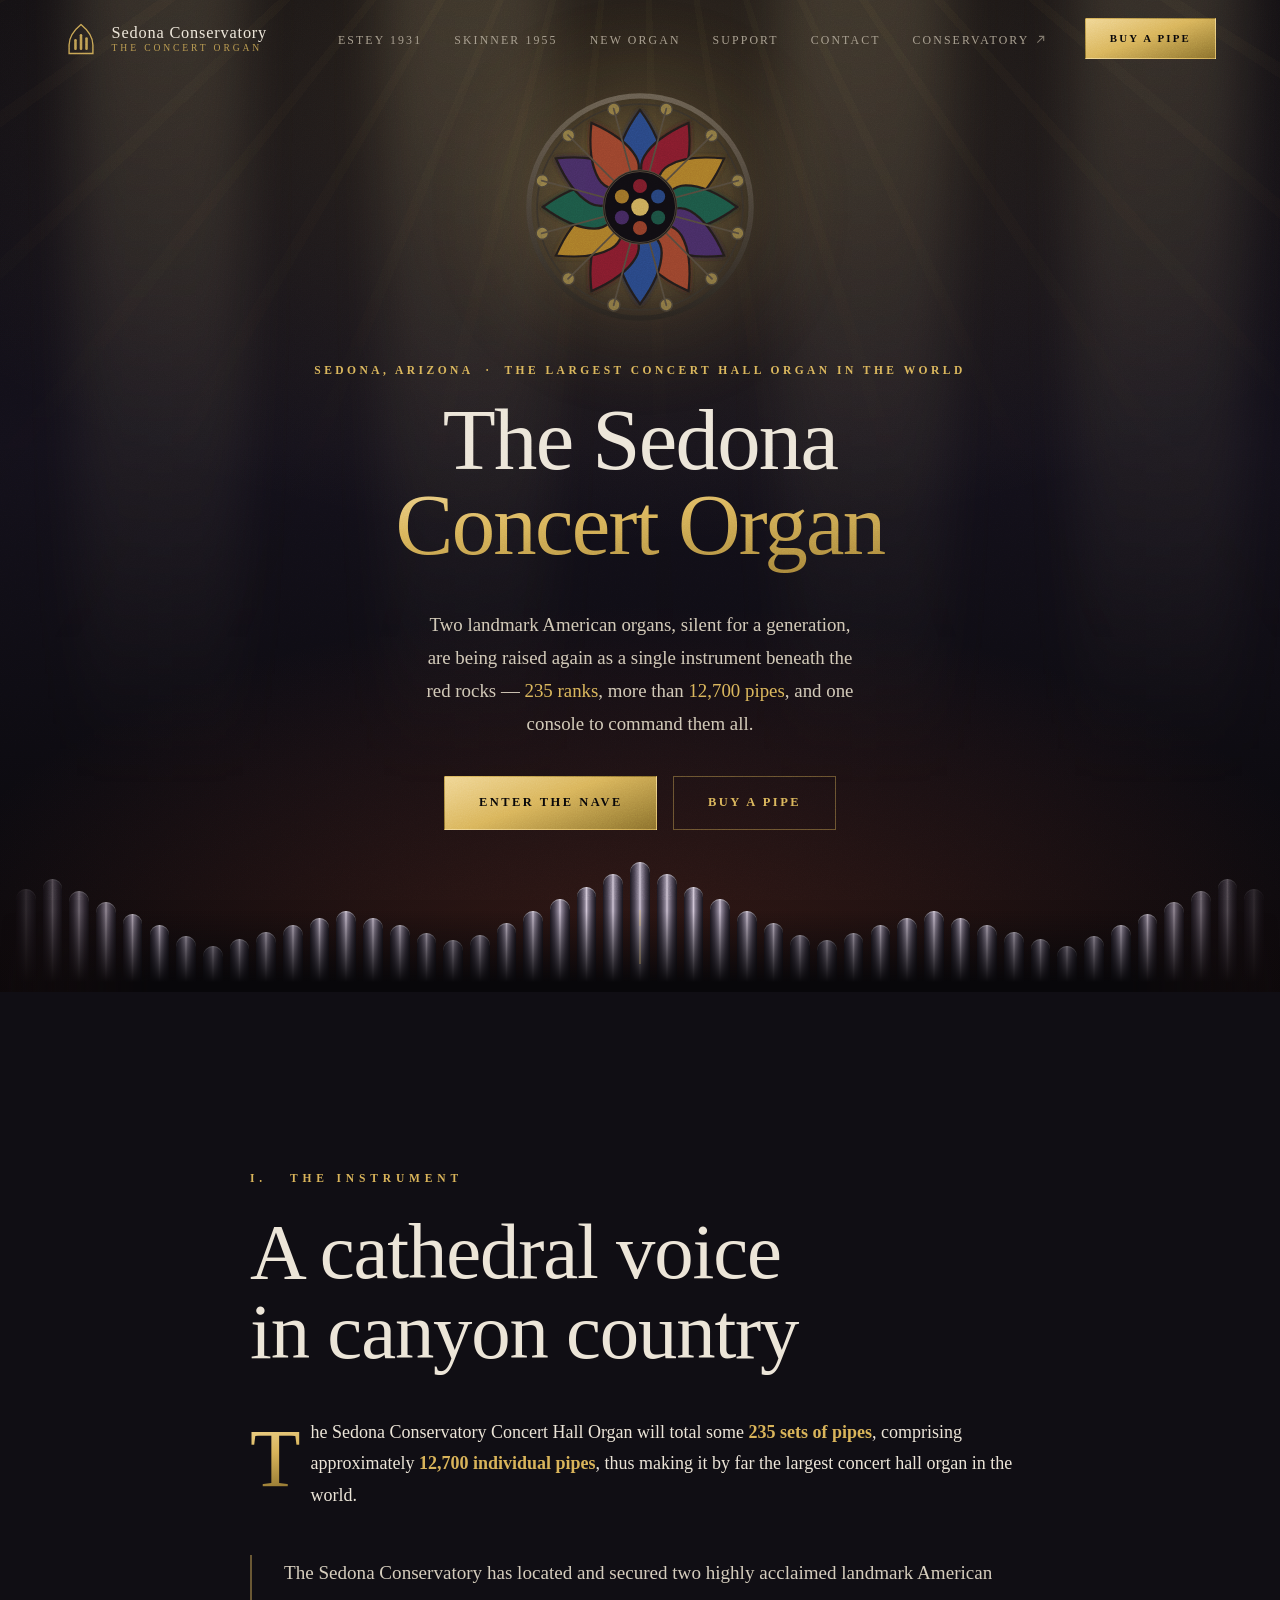
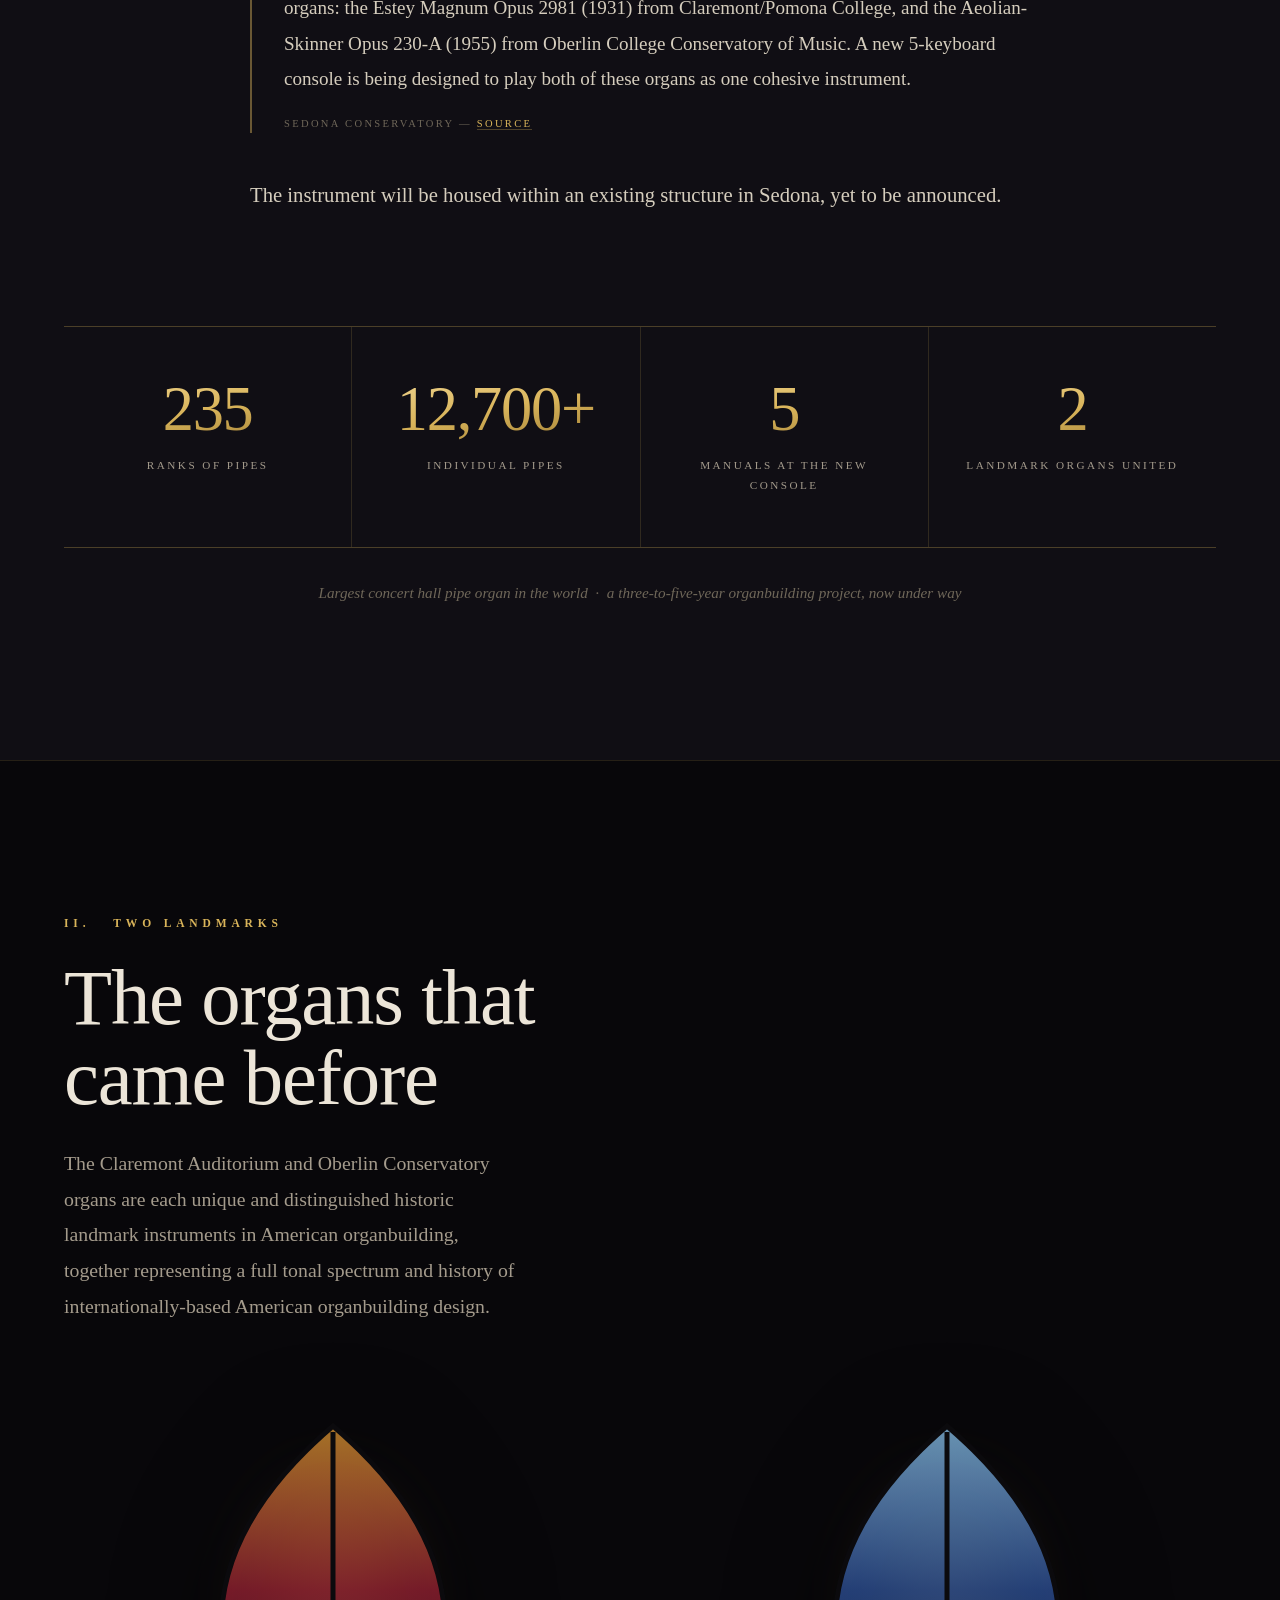
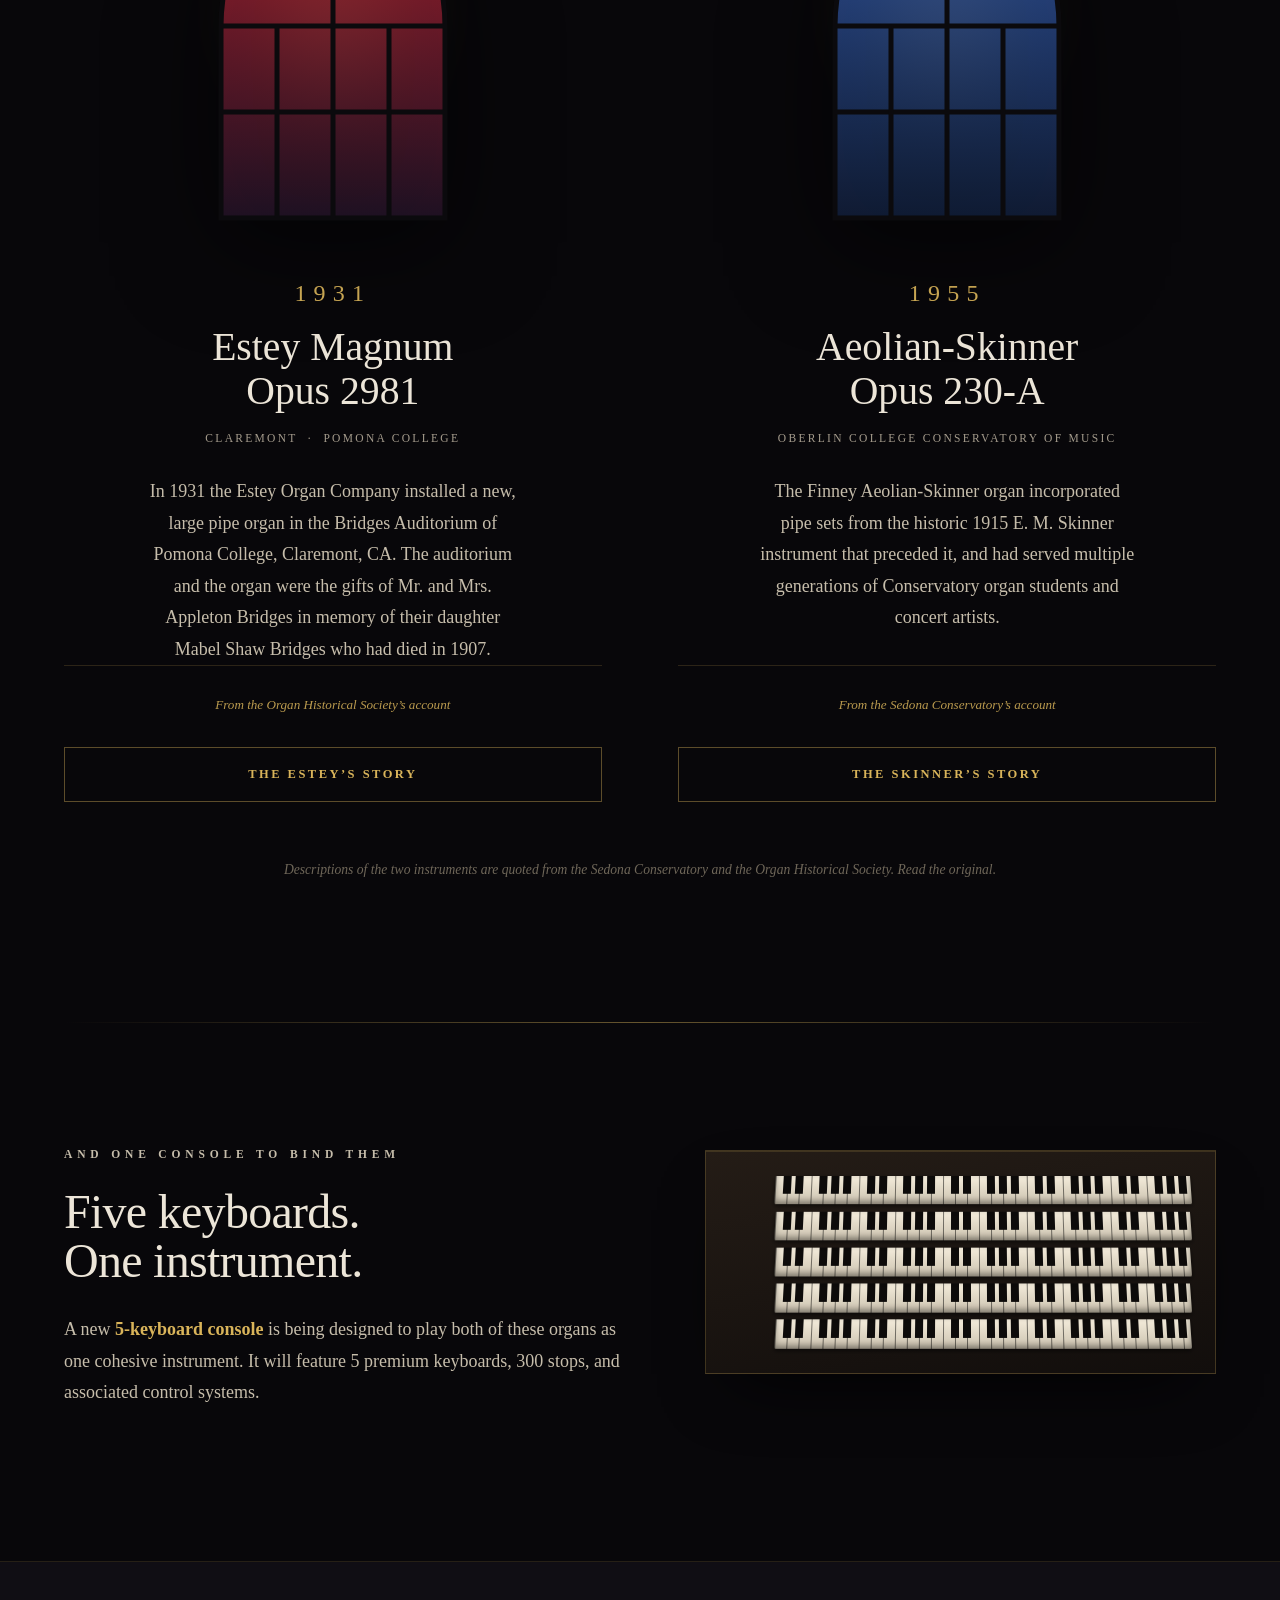
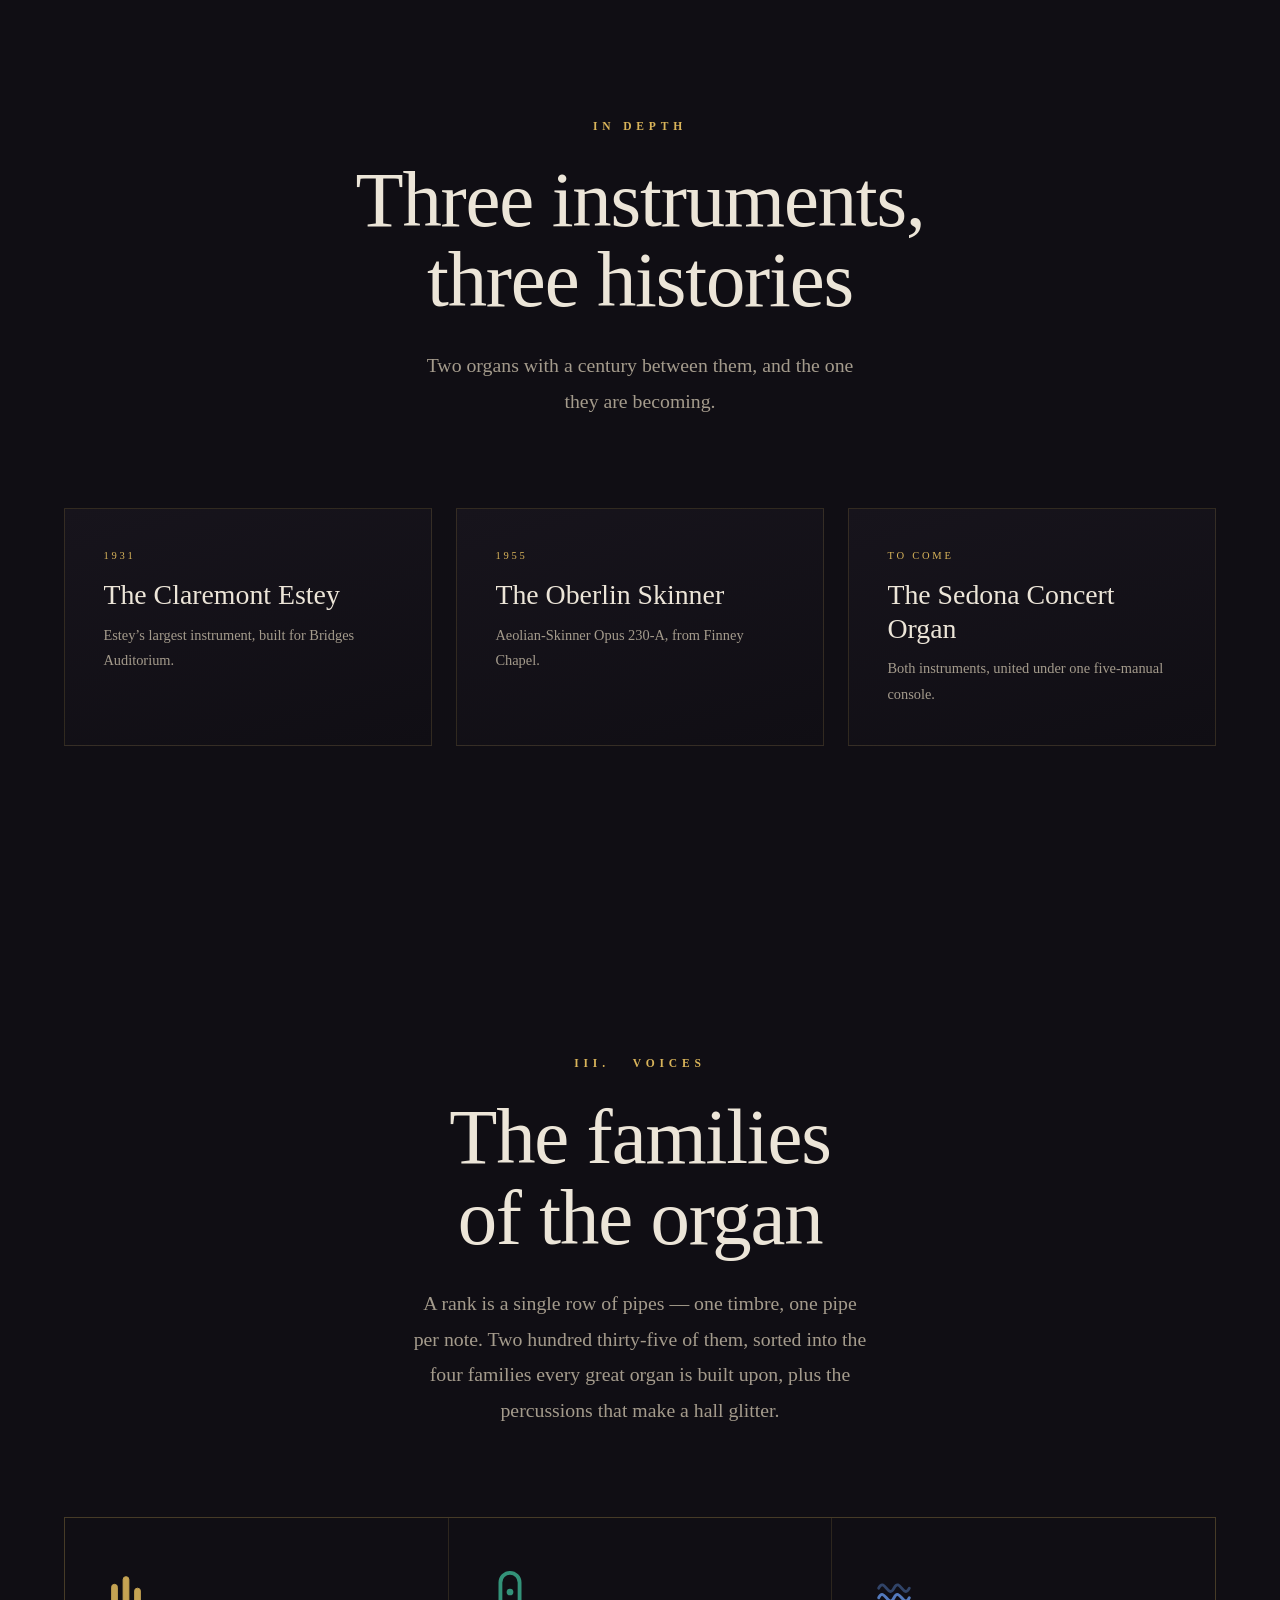
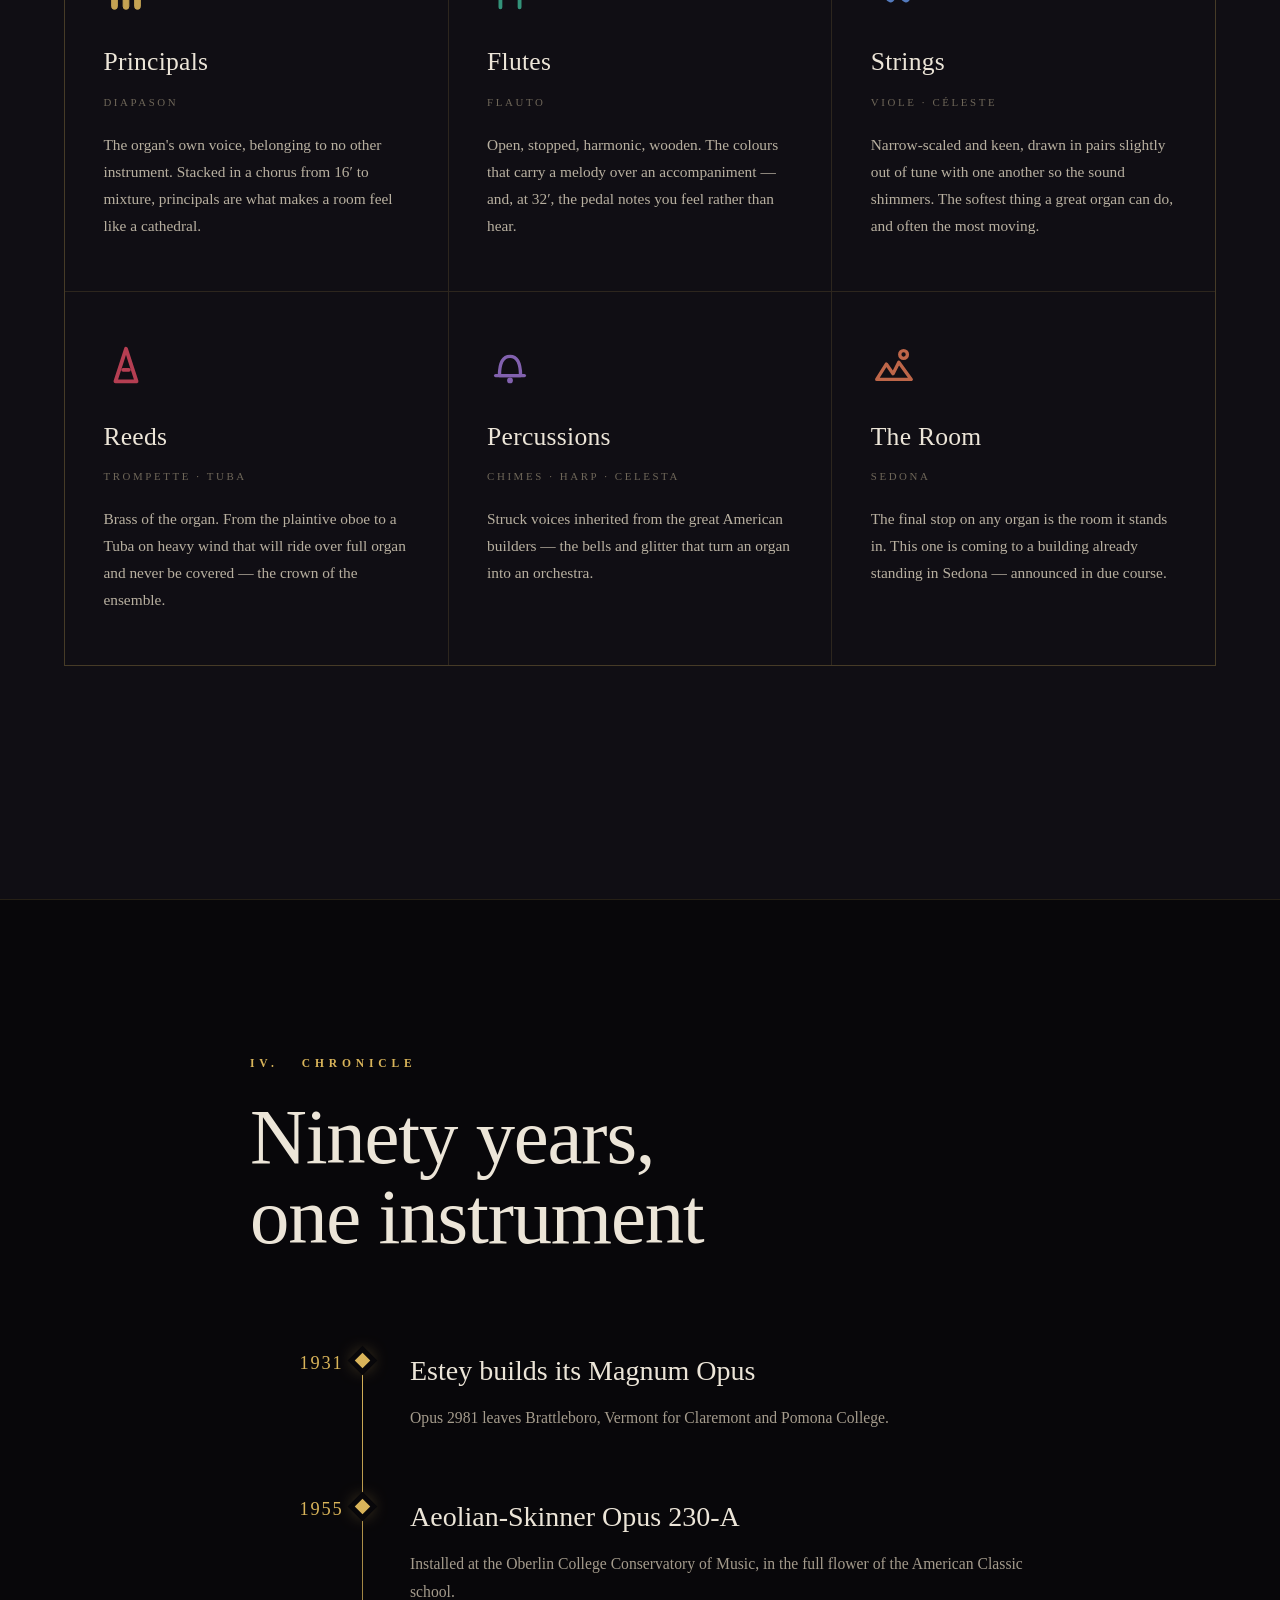
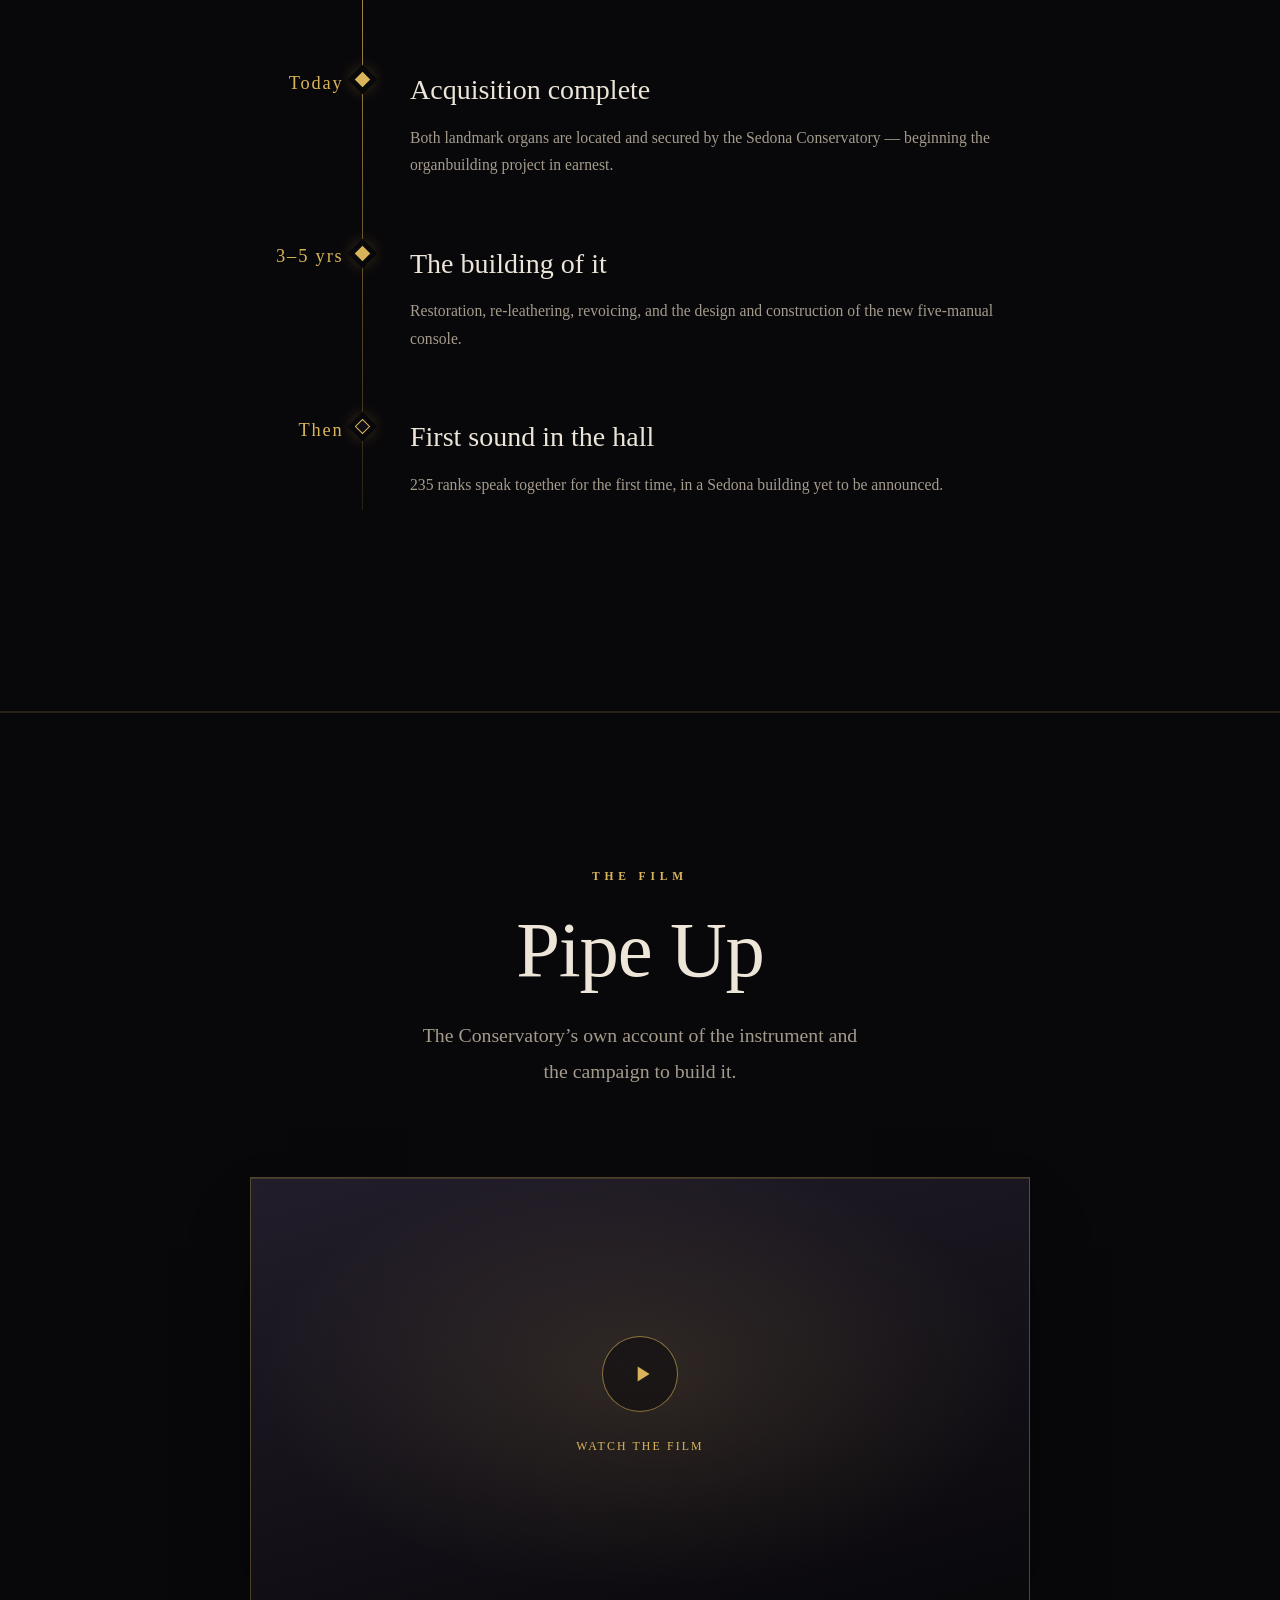
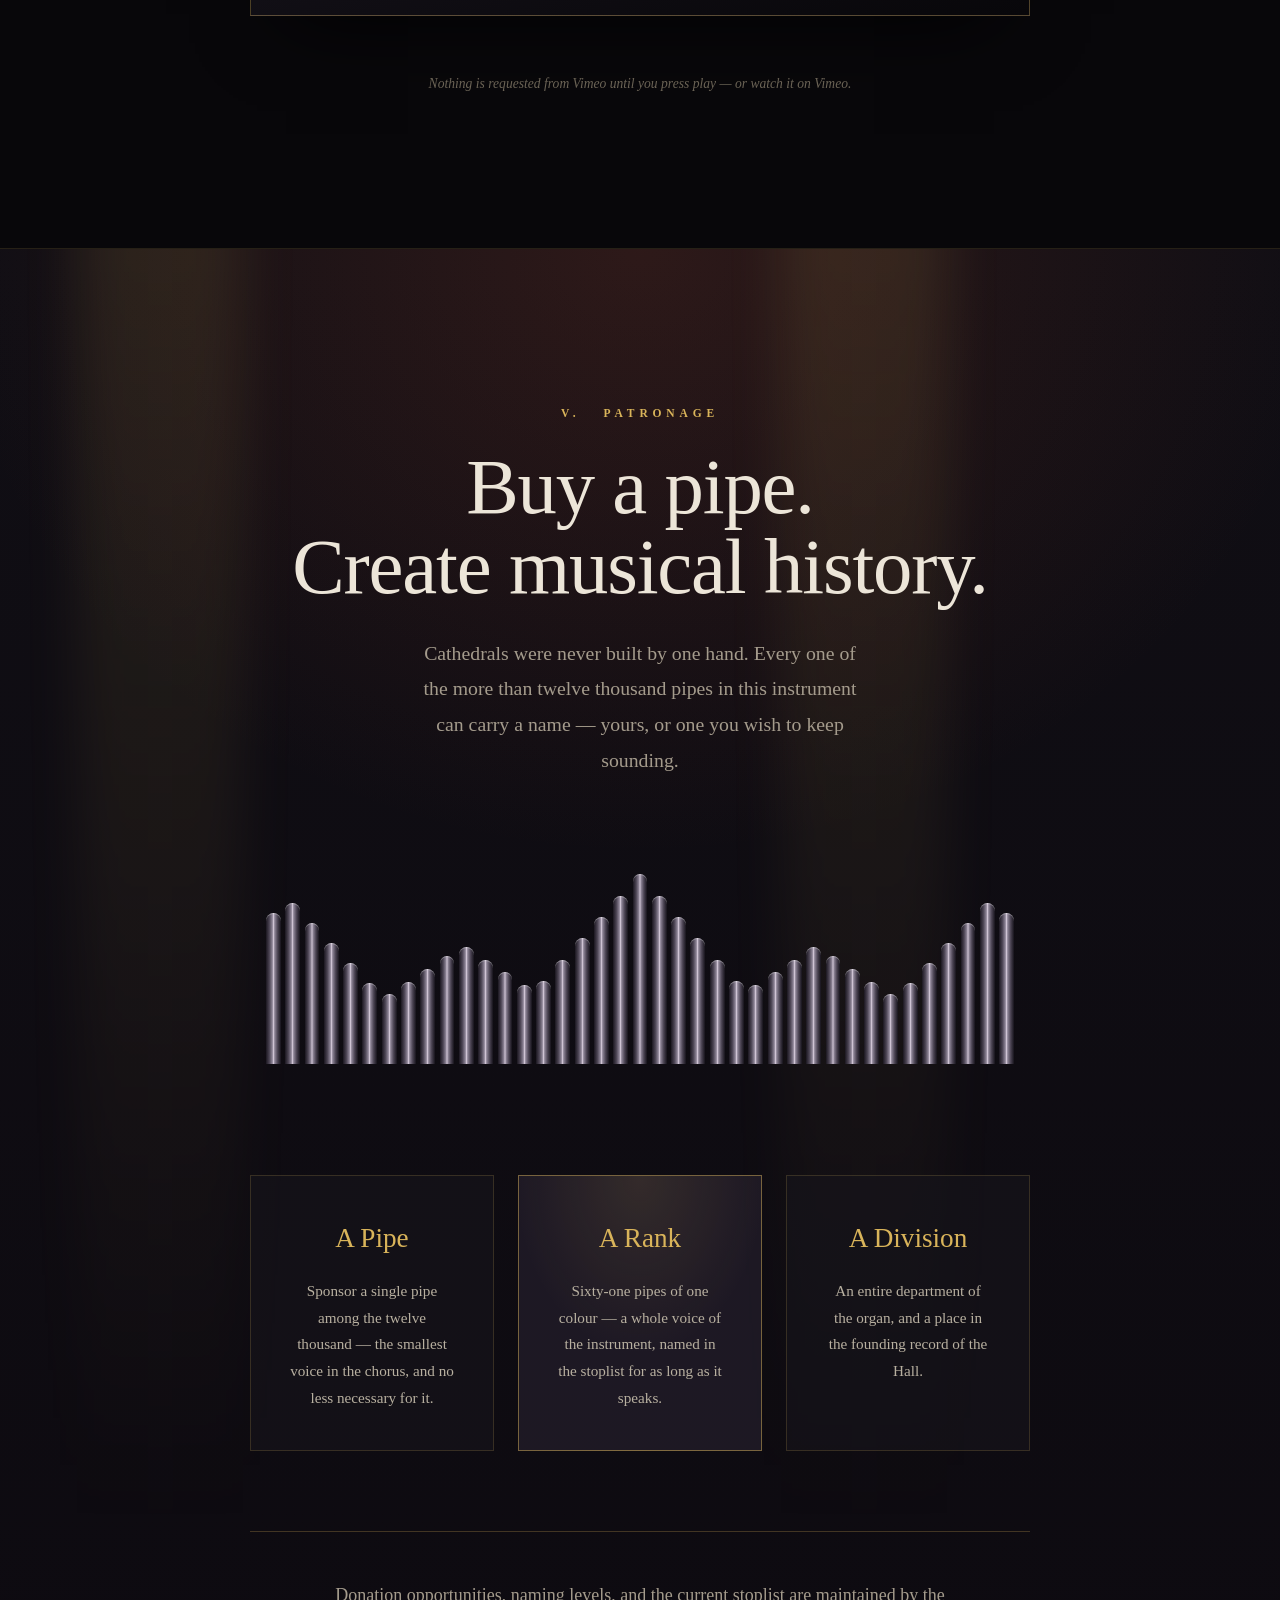
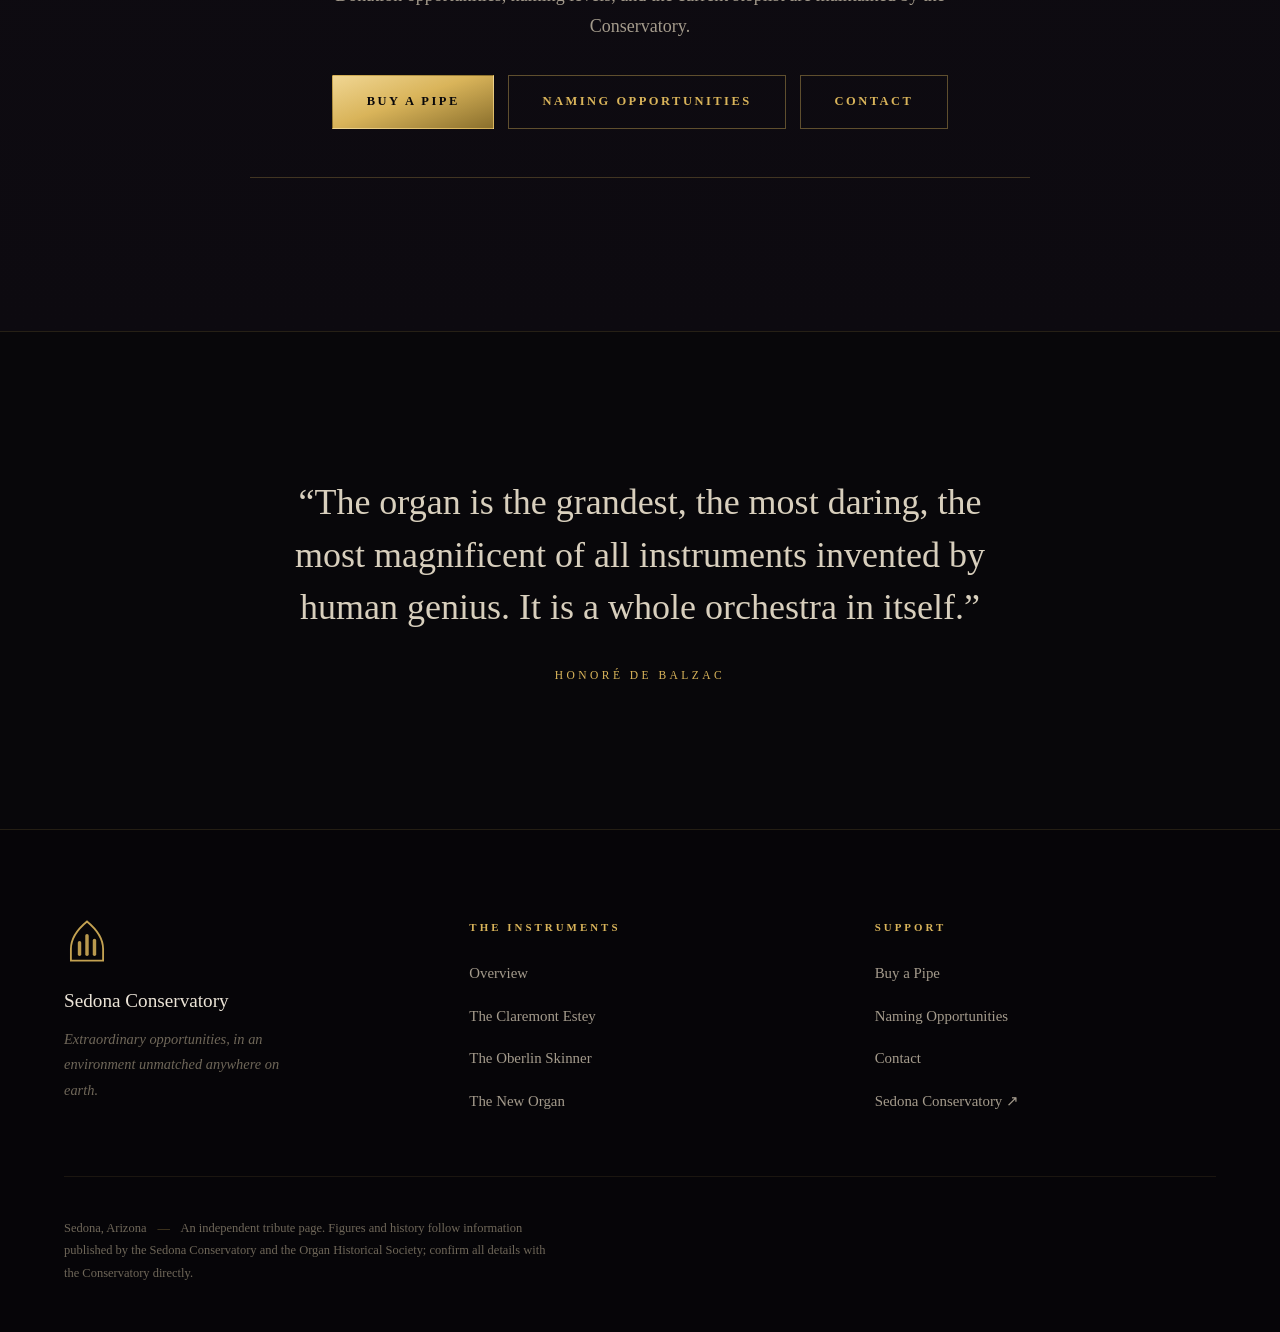
==== index.html @ e923b604 "Stop claiming the source wording is verbatim Retried every source page: still refused at the gateway" ====
<!DOCTYPE html>
<html lang="en">
<head>
<meta charset="utf-8">
<meta name="viewport" content="width=device-width, initial-scale=1">
<title>The Sedona Concert Organ — Sedona Conservatory</title>
<meta name="description" content="235 ranks. More than 12,700 pipes. Two landmark American organs reborn as one instrument beneath the red rocks — the largest concert hall pipe organ in the world.">
<meta name="theme-color" content="#0b0a0d">
<link rel="preconnect" href="">
<link rel="stylesheet" href="assets/css/cathedral.css">
<link rel="icon" href="data:image/svg+xml,%3Csvg xmlns='http://www.w3.org/2000/svg' viewBox='0 0 32 32'%3E%3Crect width='32' height='32' fill='%230b0a0d'/%3E%3Cg fill='%23d9b45a'%3E%3Crect x='6' y='10' width='3' height='16' rx='1.5'/%3E%3Crect x='11.5' y='6' width='3' height='20' rx='1.5'/%3E%3Crect x='17' y='3' width='3' height='23' rx='1.5'/%3E%3Crect x='22.5' y='8' width='3' height='18' rx='1.5'/%3E%3C/g%3E%3C/svg%3E">
</head>
<body>

<a class="skip-link" href="#nave">Skip to content</a>

<!-- ══════════════════════════════════ NAVE VAULT / NAV ══════════════════════════════════ -->
<header class="masthead" id="masthead">
  <div class="masthead__inner">
    <a class="sigil" href="index.html" aria-label="The Sedona Concert Organ — home">
      <svg class="sigil__mark" viewBox="0 0 40 40" aria-hidden="true" focusable="false">
        <path class="sigil__arch" d="M20 3 C31 12, 34 20, 34 27 L34 37 L6 37 L6 27 C6 20, 9 12, 20 3 Z"/>
        <g class="sigil__pipes">
          <rect x="12" y="20" width="3" height="13" rx="1.5"/>
          <rect x="18.5" y="14" width="3" height="19" rx="1.5"/>
          <rect x="25" y="18" width="3" height="15" rx="1.5"/>
        </g>
      </svg>
      <span class="sigil__word">
        <span class="sigil__name">Sedona Conservatory</span>
        <span class="sigil__sub">The Concert Organ</span>
      </span>
    </a>

    <nav class="nav" aria-label="Primary">
      <ul class="nav__list">
        <li><a href="estey.html">Estey 1931</a></li>
        <li><a href="oberlin.html">Skinner 1955</a></li>
        <li><a href="new-organ.html">New Organ</a></li>
        <li><a href="support.html">Support</a></li>
        <li><a href="#" data-opens-contact>Contact</a></li>
        <li><a class="nav__ext" href="https://sedonaconservatory.org/" target="_blank" rel="noopener">Conservatory<svg viewBox="0 0 12 12" aria-hidden="true" focusable="false"><path d="M4 1h7v7H9.5V3.56L2.28 10.78 1.22 9.72 8.44 2.5H4z"/></svg></a></li>
      </ul>
      <a class="btn btn--gild nav__cta" href="support.html#buy">Buy a Pipe</a>
    </nav>

    <button class="burger" type="button" aria-expanded="false" aria-controls="nav-drawer" aria-label="Open menu">
      <span></span><span></span><span></span>
    </button>
  </div>

  <div class="drawer" id="nav-drawer" hidden>
    <ul class="drawer__list">
      <li><a href="estey.html">Estey 1931</a></li>
      <li><a href="oberlin.html">Skinner 1955</a></li>
      <li><a href="new-organ.html">New Organ</a></li>
      <li><a href="support.html">Support</a></li>
      <li><a href="support.html#buy">Buy a Pipe</a></li>
      <li><a href="#" data-opens-contact>Contact</a></li>
      <li><a href="https://sedonaconservatory.org/" target="_blank" rel="noopener">Sedona Conservatory &#8599;</a></li>
    </ul>
  </div>
</header>

<!-- ══════════════════════════════════ WEST FRONT / HERO ══════════════════════════════════ -->
<section class="westfront" id="top">
  <div class="westfront__sky" aria-hidden="true"></div>
  <div class="shafts" aria-hidden="true">
    <span class="shaft shaft--1"></span>
    <span class="shaft shaft--2"></span>
    <span class="shaft shaft--3"></span>
    <span class="shaft shaft--4"></span>
  </div>

  <div class="westfront__inner">

  <!-- Rose window -->
  <div class="rose-holder" data-parallax="0.06" aria-hidden="true">
    <svg class="rose" viewBox="0 0 400 400" role="presentation" focusable="false">
      <defs>
        <radialGradient id="roseGlow" cx="50%" cy="50%" r="50%">
          <stop offset="0%"  stop-color="#ffe9b0" stop-opacity=".55"/>
          <stop offset="45%" stop-color="#d9b45a" stop-opacity=".18"/>
          <stop offset="100%" stop-color="#d9b45a" stop-opacity="0"/>
        </radialGradient>
        <linearGradient id="tracery" x1="0" y1="0" x2="0" y2="1">
          <stop offset="0%" stop-color="#6f6455"/>
          <stop offset="100%" stop-color="#2b2620"/>
        </linearGradient>
        <path id="petal" d="M200 34 C228 72, 237 99, 237 122 A37 37 0 1 1 163 122 C163 99, 172 72, 200 34 Z"/>
        <circle id="lobe" cx="200" cy="27" r="10.5"/>
        <filter id="softGlow" x="-30%" y="-30%" width="160%" height="160%">
          <feGaussianBlur stdDeviation="5" result="b"/>
          <feMerge><feMergeNode in="b"/><feMergeNode in="SourceGraphic"/></feMerge>
        </filter>
      </defs>

      <circle cx="200" cy="200" r="196" fill="url(#roseGlow)"/>
      <circle cx="200" cy="200" r="190" fill="none" stroke="url(#tracery)" stroke-width="9"/>
      <circle cx="200" cy="200" r="176" fill="none" stroke="#3a342b" stroke-width="3"/>

      <!-- 12 outer lobes -->
      <g class="rose__lobes" fill="#e8c766" fill-opacity=".5" stroke="#4c4438" stroke-width="2.5">
        <use href="#lobe" transform="rotate(15 200 200)"/>
        <use href="#lobe" transform="rotate(45 200 200)"/>
        <use href="#lobe" transform="rotate(75 200 200)"/>
        <use href="#lobe" transform="rotate(105 200 200)"/>
        <use href="#lobe" transform="rotate(135 200 200)"/>
        <use href="#lobe" transform="rotate(165 200 200)"/>
        <use href="#lobe" transform="rotate(195 200 200)"/>
        <use href="#lobe" transform="rotate(225 200 200)"/>
        <use href="#lobe" transform="rotate(255 200 200)"/>
        <use href="#lobe" transform="rotate(285 200 200)"/>
        <use href="#lobe" transform="rotate(315 200 200)"/>
        <use href="#lobe" transform="rotate(345 200 200)"/>
      </g>

      <!-- 12 glass petals -->
      <g class="rose__petals" stroke="#241f1a" stroke-width="4" filter="url(#softGlow)">
        <use href="#petal" fill="#2a4b8d" transform="rotate(0 200 200)"/>
        <use href="#petal" fill="#8c1f2f" transform="rotate(30 200 200)"/>
        <use href="#petal" fill="#b4832c" transform="rotate(60 200 200)"/>
        <use href="#petal" fill="#1d5b4a" transform="rotate(90 200 200)"/>
        <use href="#petal" fill="#4a2d6b" transform="rotate(120 200 200)"/>
        <use href="#petal" fill="#a4462d" transform="rotate(150 200 200)"/>
        <use href="#petal" fill="#2a4b8d" transform="rotate(180 200 200)"/>
        <use href="#petal" fill="#8c1f2f" transform="rotate(210 200 200)"/>
        <use href="#petal" fill="#b4832c" transform="rotate(240 200 200)"/>
        <use href="#petal" fill="#1d5b4a" transform="rotate(270 200 200)"/>
        <use href="#petal" fill="#4a2d6b" transform="rotate(300 200 200)"/>
        <use href="#petal" fill="#a4462d" transform="rotate(330 200 200)"/>
      </g>

      <!-- Radiating mullions -->
      <g class="rose__mullions" stroke="#584e40" stroke-width="3" stroke-linecap="round">
        <line x1="200" y1="200" x2="200" y2="26" transform="rotate(15 200 200)"/>
        <line x1="200" y1="200" x2="200" y2="26" transform="rotate(45 200 200)"/>
        <line x1="200" y1="200" x2="200" y2="26" transform="rotate(75 200 200)"/>
        <line x1="200" y1="200" x2="200" y2="26" transform="rotate(105 200 200)"/>
        <line x1="200" y1="200" x2="200" y2="26" transform="rotate(135 200 200)"/>
        <line x1="200" y1="200" x2="200" y2="26" transform="rotate(165 200 200)"/>
        <line x1="200" y1="200" x2="200" y2="26" transform="rotate(195 200 200)"/>
        <line x1="200" y1="200" x2="200" y2="26" transform="rotate(225 200 200)"/>
        <line x1="200" y1="200" x2="200" y2="26" transform="rotate(255 200 200)"/>
        <line x1="200" y1="200" x2="200" y2="26" transform="rotate(285 200 200)"/>
        <line x1="200" y1="200" x2="200" y2="26" transform="rotate(315 200 200)"/>
        <line x1="200" y1="200" x2="200" y2="26" transform="rotate(345 200 200)"/>
      </g>

      <!-- Central medallion -->
      <circle cx="200" cy="200" r="62" fill="#0f0d12" stroke="#584e40" stroke-width="4"/>
      <g class="rose__heart" fill="#e8c766" opacity=".92">
        <circle cx="200" cy="200" r="15"/>
        <circle cx="200" cy="164" r="12" fill="#8c1f2f"/>
        <circle cx="231" cy="182" r="12" fill="#2a4b8d"/>
        <circle cx="231" cy="218" r="12" fill="#1d5b4a"/>
        <circle cx="200" cy="236" r="12" fill="#a4462d"/>
        <circle cx="169" cy="218" r="12" fill="#4a2d6b"/>
        <circle cx="169" cy="182" r="12" fill="#b4832c"/>
      </g>
      <circle cx="200" cy="200" r="62" fill="none" stroke="#241f1a" stroke-width="2"/>
    </svg>
  </div>

    <p class="kicker kicker--center">Sedona, Arizona &nbsp;·&nbsp; The Largest Concert Hall Organ in the World</p>
    <h1 class="hero-title">
      <span class="hero-title__line">The Sedona</span>
      <span class="hero-title__line hero-title__line--gild">Concert Organ</span>
    </h1>
    <p class="hero-lede">
      Two landmark American organs, silent for a generation, are being raised again as
      a single instrument beneath the red rocks — <em>235&nbsp;ranks</em>, more than
      <em>12,700&nbsp;pipes</em>, and one console to command them all.
    </p>
    <div class="hero-actions">
      <a class="btn btn--gild" href="#instrument">Enter the Nave</a>
      <a class="btn btn--ghost" href="support.html#buy">Buy a Pipe</a>
    </div>
  </div>

  <div class="facade" data-pipes="hero" aria-hidden="true"></div>
  <div class="scroll-cue" aria-hidden="true"><span></span></div>
</section>

<main id="nave">

<!-- ══════════════════════════════════ INVOCATION ══════════════════════════════════ -->
<section class="section section--invocation" id="instrument">
  <div class="wrap wrap--narrow">
    <p class="kicker reveal">I. &nbsp; The Instrument</p>
    <h2 class="display reveal">A cathedral voice<br>in canyon country</h2>

    <div class="illuminated reveal">
      <p>
        The Sedona Conservatory Concert Hall Organ will total some <strong>235 sets of
        pipes</strong>, comprising approximately <strong>12,700 individual pipes</strong>,
        thus making it by far the largest concert hall organ in the world.
      </p>
    </div>

    <blockquote class="said reveal">
      <p>
        The Sedona Conservatory has located and secured two highly acclaimed landmark
        American organs: the Estey Magnum Opus 2981 (1931) from Claremont/Pomona College,
        and the Aeolian-Skinner Opus 230-A (1955) from Oberlin College Conservatory of
        Music. A new 5-keyboard console is being designed to play both of these organs as
        one cohesive instrument.
      </p>
      <cite>Sedona Conservatory &mdash; <a href="https://sedonaconservatory.org/concert-organ/" target="_blank" rel="noopener">source</a></cite>
    </blockquote>

    <p class="body-lg reveal">
      The instrument will be housed within an existing structure in Sedona, yet to be
      announced.
    </p>
  </div>

  <!-- Numbers -->
  <div class="wrap">
    <ul class="numbers reveal-group">
      <li class="numeral reveal">
        <span class="numeral__value" data-count="235">235</span>
        <span class="numeral__label">Ranks of pipes</span>
      </li>
      <li class="numeral reveal">
        <span class="numeral__value" data-count="12700" data-suffix="+">12,700+</span>
        <span class="numeral__label">Individual pipes</span>
      </li>
      <li class="numeral reveal">
        <span class="numeral__value" data-count="5">5</span>
        <span class="numeral__label">Manuals at the new console</span>
      </li>
      <li class="numeral reveal">
        <span class="numeral__value" data-count="2">2</span>
        <span class="numeral__label">Landmark organs united</span>
      </li>
    </ul>
    <p class="numbers__foot reveal">
      Largest concert hall pipe organ in the world &nbsp;·&nbsp; a three-to-five-year
      organbuilding project, now under way
    </p>
  </div>
</section>

<!-- ══════════════════════════════════ THE DIPTYCH ══════════════════════════════════ -->
<section class="section section--dark" id="organs">
  <div class="wrap">
    <header class="section-head reveal">
      <p class="kicker">II. &nbsp; Two Landmarks</p>
      <h2 class="display">The organs that<br>came before</h2>
      <p class="section-head__lede">
        The Claremont Auditorium and Oberlin Conservatory organs are each unique and
        distinguished historic landmark instruments in American organbuilding, together
        representing a full tonal spectrum and history of internationally-based American
        organbuilding design.
      </p>
    </header>

    <div class="diptych reveal-group">

      <article class="panel reveal">
        <div class="panel__arch">
          <svg class="arch-svg" viewBox="0 0 300 420" aria-hidden="true" focusable="false">
            <defs>
              <linearGradient id="glassA" x1="0" y1="0" x2="0" y2="1">
                <stop offset="0%"  stop-color="#c98a2e"/>
                <stop offset="42%" stop-color="#8c1f2f"/>
                <stop offset="100%" stop-color="#241428"/>
              </linearGradient>
            </defs>
            <path class="arch-svg__glass" fill="url(#glassA)"
              d="M150 14 C232 84, 262 152, 262 214 L262 406 L38 406 L38 214 C38 152, 68 84, 150 14 Z"/>
            <g class="arch-svg__lead" fill="none" stroke="#0b0a0d" stroke-width="5">
              <path d="M150 14 C232 84, 262 152, 262 214 L262 406 L38 406 L38 214 C38 152, 68 84, 150 14 Z"/>
              <line x1="150" y1="20" x2="150" y2="406"/>
              <line x1="38" y1="214" x2="262" y2="214"/>
              <line x1="38" y1="300" x2="262" y2="300"/>
              <line x1="94" y1="214" x2="94" y2="406"/>
              <line x1="206" y1="214" x2="206" y2="406"/>
            </g>
          </svg>
        </div>
        <div class="panel__body">
          <p class="panel__era">1931</p>
          <h3 class="panel__title">Estey Magnum<br>Opus 2981</h3>
          <p class="panel__from">Claremont &nbsp;·&nbsp; Pomona College</p>
          <p class="panel__text">
            In 1931 the Estey Organ Company installed a new, large pipe organ in the Bridges
            Auditorium of Pomona College, Claremont, CA. The auditorium and the organ were
            the gifts of Mr. and Mrs. Appleton Bridges in memory of their daughter Mabel Shaw
            Bridges who had died in 1907.
          </p>
          <p class="panel__note">From the Organ Historical Society&rsquo;s account</p>
          <p class="card__cta"><a class="btn btn--ghost" href="estey.html">The Estey&rsquo;s story</a></p>
        </div>
      </article>

      <article class="panel reveal">
        <div class="panel__arch">
          <svg class="arch-svg" viewBox="0 0 300 420" aria-hidden="true" focusable="false">
            <defs>
              <linearGradient id="glassB" x1="0" y1="0" x2="0" y2="1">
                <stop offset="0%"  stop-color="#7fb2d8"/>
                <stop offset="42%" stop-color="#2a4b8d"/>
                <stop offset="100%" stop-color="#12203c"/>
              </linearGradient>
            </defs>
            <path class="arch-svg__glass" fill="url(#glassB)"
              d="M150 14 C232 84, 262 152, 262 214 L262 406 L38 406 L38 214 C38 152, 68 84, 150 14 Z"/>
            <g class="arch-svg__lead" fill="none" stroke="#0b0a0d" stroke-width="5">
              <path d="M150 14 C232 84, 262 152, 262 214 L262 406 L38 406 L38 214 C38 152, 68 84, 150 14 Z"/>
              <line x1="150" y1="20" x2="150" y2="406"/>
              <line x1="38" y1="214" x2="262" y2="214"/>
              <line x1="38" y1="300" x2="262" y2="300"/>
              <line x1="94" y1="214" x2="94" y2="406"/>
              <line x1="206" y1="214" x2="206" y2="406"/>
            </g>
          </svg>
        </div>
        <div class="panel__body">
          <p class="panel__era">1955</p>
          <h3 class="panel__title">Aeolian-Skinner<br>Opus 230-A</h3>
          <p class="panel__from">Oberlin College Conservatory of Music</p>
          <p class="panel__text">
            The Finney Aeolian-Skinner organ incorporated pipe sets from the historic 1915
            E. M. Skinner instrument that preceded it, and had served multiple generations of
            Conservatory organ students and concert artists.
          </p>
          <p class="panel__note">From the Sedona Conservatory&rsquo;s account</p>
          <p class="card__cta"><a class="btn btn--ghost" href="oberlin.html">The Skinner&rsquo;s story</a></p>
        </div>
      </article>

    </div>

    <p class="fineprint reveal">Descriptions of the two instruments are quoted from the Sedona Conservatory and the Organ Historical Society. <a href="https://sedonaconservatory.org/concert-organ/" target="_blank" rel="noopener">Read the original</a>.</p>

    <!-- Console -->
    <div class="console reveal">
      <div class="console__rule" aria-hidden="true"></div>
      <div class="console__text">
        <p class="kicker">And one console to bind them</p>
        <h3 class="display display--sm">Five keyboards.<br>One instrument.</h3>
        <p>
          A new <strong>5-keyboard console</strong> is being designed to play both of these
          organs as one cohesive instrument. It will feature 5 premium keyboards, 300 stops,
          and associated control systems.
        </p>
      </div>
      <div class="console__manuals" aria-hidden="true">
        <div class="manual"><span class="manual__label">V</span><div class="keys"></div></div>
        <div class="manual"><span class="manual__label">IV</span><div class="keys"></div></div>
        <div class="manual"><span class="manual__label">III</span><div class="keys"></div></div>
        <div class="manual"><span class="manual__label">II</span><div class="keys"></div></div>
        <div class="manual"><span class="manual__label">I</span><div class="keys"></div></div>
      </div>
    </div>
  </div>
</section>

<!-- ══════════════════════════════════ THREE STORIES ══════════════════════════════════ -->
<section class="section" id="stories">
  <div class="wrap">
    <header class="section-head section-head--center reveal">
      <p class="kicker kicker--center">In depth</p>
      <h2 class="display">Three instruments,<br>three histories</h2>
      <p class="section-head__lede">
        Two organs with a century between them, and the one they are becoming.
      </p>
    </header>
    <div class="crosslinks reveal-group">
      <a class="xlink" href="estey.html">
        <p class="xlink__era">1931</p>
        <p class="xlink__name">The Claremont Estey</p>
        <p class="xlink__note">Estey&rsquo;s largest instrument, built for Bridges Auditorium.</p>
      </a>
      <a class="xlink" href="oberlin.html">
        <p class="xlink__era">1955</p>
        <p class="xlink__name">The Oberlin Skinner</p>
        <p class="xlink__note">Aeolian-Skinner Opus 230-A, from Finney Chapel.</p>
      </a>
      <a class="xlink" href="new-organ.html">
        <p class="xlink__era">To come</p>
        <p class="xlink__name">The Sedona Concert Organ</p>
        <p class="xlink__note">Both instruments, united under one five-manual console.</p>
      </a>
    </div>
  </div>
</section>

<!-- ══════════════════════════════════ VOICES ══════════════════════════════════ -->
<section class="section" id="voices">
  <div class="wrap">
    <header class="section-head section-head--center reveal">
      <p class="kicker">III. &nbsp; Voices</p>
      <h2 class="display">The families<br>of the organ</h2>
      <p class="section-head__lede">
        A rank is a single row of pipes — one timbre, one pipe per note. Two hundred
        thirty-five of them, sorted into the four families every great organ is built
        upon, plus the percussions that make a hall glitter.
      </p>
    </header>

    <div class="voices reveal-group">
      <article class="voice reveal" data-hue="gild">
        <span class="voice__glyph" aria-hidden="true">
          <svg viewBox="0 0 48 48" focusable="false"><g><rect x="9" y="16" width="6" height="26" rx="3"/><rect x="21" y="8" width="6" height="34" rx="3"/><rect x="33" y="20" width="6" height="22" rx="3"/></g></svg>
        </span>
        <h3 class="voice__name">Principals</h3>
        <p class="voice__latin">Diapason</p>
        <p class="voice__text">
          The organ's own voice, belonging to no other instrument. Stacked in a chorus from
          16′ to mixture, principals are what makes a room feel like a cathedral.
        </p>
      </article>

      <article class="voice reveal" data-hue="emerald">
        <span class="voice__glyph" aria-hidden="true">
          <svg viewBox="0 0 48 48" focusable="false"><g><path d="M14 40V14a10 10 0 0 1 20 0v26" fill="none" stroke-width="4" stroke-linecap="round"/><circle cx="24" cy="24" r="3.5" stroke="none"/></g></svg>
        </span>
        <h3 class="voice__name">Flutes</h3>
        <p class="voice__latin">Flauto</p>
        <p class="voice__text">
          Open, stopped, harmonic, wooden. The colours that carry a melody over an
          accompaniment — and, at 32′, the pedal notes you feel rather than hear.
        </p>
      </article>

      <article class="voice reveal" data-hue="lapis">
        <span class="voice__glyph" aria-hidden="true">
          <svg viewBox="0 0 48 48" focusable="false"><g fill="none" stroke-width="3" stroke-linecap="round"><path d="M8 30c6-12 10 12 16 0s10 12 16 0"/><path d="M8 20c6-12 10 12 16 0s10 12 16 0" opacity=".5"/></g></svg>
        </span>
        <h3 class="voice__name">Strings</h3>
        <p class="voice__latin">Viole · Céleste</p>
        <p class="voice__text">
          Narrow-scaled and keen, drawn in pairs slightly out of tune with one another so
          the sound shimmers. The softest thing a great organ can do, and often the most
          moving.
        </p>
      </article>

      <article class="voice reveal" data-hue="ruby">
        <span class="voice__glyph" aria-hidden="true">
          <svg viewBox="0 0 48 48" focusable="false"><g><path d="M24 6l11 34H13z" stroke-width="4" fill="none" stroke-linejoin="round"/><rect x="19" y="26" width="10" height="4" rx="2" stroke="none"/></g></svg>
        </span>
        <h3 class="voice__name">Reeds</h3>
        <p class="voice__latin">Trompette · Tuba</p>
        <p class="voice__text">
          Brass of the organ. From the plaintive oboe to a Tuba on heavy wind that will
          ride over full organ and never be covered — the crown of the ensemble.
        </p>
      </article>

      <article class="voice reveal" data-hue="amethyst">
        <span class="voice__glyph" aria-hidden="true">
          <svg viewBox="0 0 48 48" focusable="false"><g fill="none" stroke-width="3.5" stroke-linecap="round" stroke-linejoin="round"><path d="M13 34c0-11 2-20 11-20s11 9 11 20z"/><path d="M9 34h30"/><circle cx="24" cy="39" r="3" stroke="none" fill="currentColor"/></g></svg>
        </span>
        <h3 class="voice__name">Percussions</h3>
        <p class="voice__latin">Chimes · Harp · Celesta</p>
        <p class="voice__text">
          Struck voices inherited from the great American builders — the bells and
          glitter that turn an organ into an orchestra.
        </p>
      </article>

      <article class="voice reveal" data-hue="rock">
        <span class="voice__glyph" aria-hidden="true">
          <svg viewBox="0 0 48 48" focusable="false"><g fill="none" stroke-width="3.5" stroke-linecap="round" stroke-linejoin="round"><path d="M6 38l10-16 7 10 6-12 13 18z"/><circle cx="34" cy="12" r="4"/></g></svg>
        </span>
        <h3 class="voice__name">The Room</h3>
        <p class="voice__latin">Sedona</p>
        <p class="voice__text">
          The final stop on any organ is the room it stands in. This one is coming to a
          building already standing in Sedona — announced in due course.
        </p>
      </article>
    </div>

    <p class="fineprint reveal">
      The complete stoplist is published by the Conservatory as the instrument's
      specification is finalised.
    </p>
  </div>
</section>

<!-- ══════════════════════════════════ CHRONICLE ══════════════════════════════════ -->
<section class="section section--dark section--chronicle" id="chronicle">
  <div class="wrap wrap--narrow">
    <header class="section-head reveal">
      <p class="kicker">IV. &nbsp; Chronicle</p>
      <h2 class="display">Ninety years,<br>one instrument</h2>
    </header>

    <ol class="chronicle reveal-group">
      <li class="epoch reveal">
        <span class="epoch__year">1931</span>
        <div class="epoch__body">
          <h3>Estey builds its Magnum Opus</h3>
          <p>Opus 2981 leaves Brattleboro, Vermont for Claremont and Pomona College.</p>
        </div>
      </li>
      <li class="epoch reveal">
        <span class="epoch__year">1955</span>
        <div class="epoch__body">
          <h3>Aeolian-Skinner Opus 230-A</h3>
          <p>Installed at the Oberlin College Conservatory of Music, in the full flower of the American Classic school.</p>
        </div>
      </li>
      <li class="epoch reveal">
        <span class="epoch__year">Today</span>
        <div class="epoch__body">
          <h3>Acquisition complete</h3>
          <p>Both landmark organs are located and secured by the Sedona Conservatory — beginning the organbuilding project in earnest.</p>
        </div>
      </li>
      <li class="epoch reveal">
        <span class="epoch__year">3–5 yrs</span>
        <div class="epoch__body">
          <h3>The building of it</h3>
          <p>Restoration, re-leathering, revoicing, and the design and construction of the new five-manual console.</p>
        </div>
      </li>
      <li class="epoch reveal epoch--future">
        <span class="epoch__year">Then</span>
        <div class="epoch__body">
          <h3>First sound in the hall</h3>
          <p>235 ranks speak together for the first time, in a Sedona building yet to be announced.</p>
        </div>
      </li>
    </ol>
  </div>
</section>


<!-- ══════════════════════════════════ THE FILM ══════════════════════════════════ -->
<section class="section section--dark" id="film">
  <div class="wrap wrap--narrow">
    <header class="section-head section-head--center reveal">
      <p class="kicker kicker--center">The film</p>
      <h2 class="display">Pipe Up</h2>
      <p class="section-head__lede">
        The Conservatory&rsquo;s own account of the instrument and the campaign to build it.
      </p>
    </header>

    <div class="film reveal" data-title="Pipe Up">
      <button class="film__btn" type="button">
        <div class="film__body">
          <span class="film__play">
            <svg viewBox="0 0 24 24" aria-hidden="true"><path d="M8 5v14l11-7z"/></svg>
          </span>
          <p class="film__note">Watch the film</p>
        </div>
      </button>
    </div>
    <p class="fineprint reveal">
      Nothing is requested from Vimeo until you press play &mdash;
      <a href="https://vimeo.com/345343665" target="_blank" rel="noopener">or watch it on Vimeo</a>.
    </p>
  </div>
</section>

<!-- ══════════════════════════════════ PATRONAGE ══════════════════════════════════ -->
<section class="section section--patronage" id="patronage">
  <div class="shafts shafts--warm" aria-hidden="true">
    <span class="shaft shaft--1"></span>
    <span class="shaft shaft--3"></span>
  </div>

  <div class="wrap wrap--narrow">
    <header class="section-head section-head--center reveal">
      <p class="kicker kicker--center">V. &nbsp; Patronage</p>
      <h2 class="display">Buy a pipe.<br>Create musical history.</h2>
      <p class="section-head__lede">
        Cathedrals were never built by one hand. Every one of the more than twelve
        thousand pipes in this instrument can carry a name — yours, or one you wish to
        keep sounding.
      </p>
    </header>

    <div class="facade facade--interactive reveal" data-pipes="patronage"
         role="img" aria-label="Illustration of an organ façade; each pipe represents a sponsorship.">
    </div>
    <p class="facade__hint reveal" aria-hidden="true">Hover a pipe</p>

    <div class="tiers reveal-group">
      <article class="tier reveal">
        <h3 class="tier__name">A Pipe</h3>
        <p class="tier__text">Sponsor a single pipe among the twelve thousand — the smallest voice in the chorus, and no less necessary for it.</p>
      </article>
      <article class="tier reveal tier--feature">
        <h3 class="tier__name">A Rank</h3>
        <p class="tier__text">Sixty-one pipes of one colour — a whole voice of the instrument, named in the stoplist for as long as it speaks.</p>
      </article>
      <article class="tier reveal">
        <h3 class="tier__name">A Division</h3>
        <p class="tier__text">An entire department of the organ, and a place in the founding record of the Hall.</p>
      </article>
    </div>

    <div class="callout reveal">
      <p>
        Donation opportunities, naming levels, and the current stoplist are maintained by
        the Conservatory.
      </p>
      <div class="callout__actions">
        <a class="btn btn--gild" href="support.html#buy">Buy a Pipe</a>
        <a class="btn btn--ghost" href="support.html#naming">Naming Opportunities</a>
        <a class="btn btn--ghost" href="#" data-opens-contact>Contact</a>
      </div>
    </div>
  </div>
</section>

<!-- ══════════════════════════════════ COLOPHON ══════════════════════════════════ -->
<section class="colophon">
  <div class="wrap wrap--narrow">
    <blockquote class="benediction reveal">
      <p>“The organ is the grandest, the most daring, the most magnificent of all instruments invented by human genius. It is a whole orchestra in itself.”</p>
      <cite>Honoré de Balzac</cite>
    </blockquote>
  </div>
</section>

</main>

<footer class="crypt">
  <div class="wrap">
    <div class="crypt__grid">
      <div class="crypt__brand">
        <svg class="sigil__mark sigil__mark--lg" viewBox="0 0 40 40" aria-hidden="true" focusable="false">
          <path class="sigil__arch" d="M20 3 C31 12, 34 20, 34 27 L34 37 L6 37 L6 27 C6 20, 9 12, 20 3 Z"/>
          <g class="sigil__pipes">
            <rect x="12" y="20" width="3" height="13" rx="1.5"/>
            <rect x="18.5" y="14" width="3" height="19" rx="1.5"/>
            <rect x="25" y="18" width="3" height="15" rx="1.5"/>
          </g>
        </svg>
        <p class="crypt__name">Sedona Conservatory</p>
        <p class="crypt__tag">Extraordinary opportunities, in an environment unmatched anywhere on earth.</p>
      </div>

      <nav class="crypt__nav" aria-label="The instruments">
        <h4>The Instruments</h4>
        <ul>
          <li><a href="index.html">Overview</a></li>
          <li><a href="estey.html">The Claremont Estey</a></li>
          <li><a href="oberlin.html">The Oberlin Skinner</a></li>
          <li><a href="new-organ.html">The New Organ</a></li>
        </ul>
      </nav>

      <nav class="crypt__nav" aria-label="Support">
        <h4>Support</h4>
        <ul>
          <li><a href="support.html#buy">Buy a Pipe</a></li>
          <li><a href="support.html#naming">Naming Opportunities</a></li>
          <li><a href="#" data-opens-contact>Contact</a></li>
          <li><a href="https://sedonaconservatory.org/" target="_blank" rel="noopener">Sedona Conservatory &#8599;</a></li>
        </ul>
      </nav>
    </div>

    <p class="crypt__fine">
      Sedona, Arizona
      <span class="crypt__sep">&mdash;</span>
      An independent tribute page. Figures and history follow information published by the
      Sedona Conservatory and the Organ Historical Society; confirm all details with the
      Conservatory directly.
    </p>
  </div>
</footer>

<dialog class="modal" id="contact-modal" aria-labelledby="contact-title">
  <div class="modal__inner">
    <div class="modal__head">
      <h2 class="modal__title" id="contact-title">Write to the Conservatory</h2>
      <button class="modal__close" type="button" aria-label="Close">
        <svg viewBox="0 0 24 24" aria-hidden="true" focusable="false">
          <path d="M5 5l14 14M19 5L5 19" stroke-linecap="round"/>
        </svg>
      </button>
    </div>

    <p class="modal__lede">
      About sponsoring a pipe, naming a rank or a division, visiting the
      instruments, or anything else concerning the Sedona Concert Organ.
    </p>

    <form data-mailto>
      <label class="field">
        <span>Your name</span>
        <input type="text" name="name" autocomplete="name" required>
      </label>
      <label class="field">
        <span>Your email</span>
        <input type="email" name="email" autocomplete="email" required>
      </label>
      <label class="field">
        <span>Regarding</span>
        <select name="subject">
          <option>Buy-A-Pipe sponsorship</option>
          <option>Naming a rank or division</option>
          <option>A major gift</option>
          <option>Visiting the instruments</option>
          <option>Press and media</option>
          <option>Something else</option>
        </select>
      </label>
      <label class="field">
        <span>Message</span>
        <textarea name="message" required></textarea>
      </label>

      <div class="modal__actions">
        <button class="btn btn--gild" type="submit">Open email app</button>
        <button class="btn btn--ghost" type="button" onclick="this.closest('dialog').close()">Cancel</button>
      </div>
    </form>

    <p class="modal__direct">
      This form composes the message in your own email application &mdash; nothing
      is sent from this page.<br>
      Or write directly to <a data-contact-email href="#">the Conservatory</a>.
    </p>
  </div>
</dialog>

<script src="assets/js/cathedral.js" defer></script>
</body>
</html>
---- assets/css/cathedral.css ----
/* ═══════════════════════════════════════════════════════════════════════════
   THE SEDONA CONCERT ORGAN
   A cathedral in CSS — stone, glass, gilding, and light.
   ═══════════════════════════════════════════════════════════════════════════ */

/* ── Tokens ───────────────────────────────────────────────────────────────── */
:root {
  /* Stone */
  --void:        #08070a;
  --stone-deep:  #100e14;
  --stone:       #17141c;
  --stone-lit:   #221d2a;
  --stone-edge:  #322b3c;

  /* Gilding */
  --gild:        #d9b45a;
  --gild-bright: #f0d693;
  --gild-deep:   #8a6f2c;

  /* Glass */
  --lapis:    #2a4b8d;
  --ruby:     #8c1f2f;
  --emerald:  #1d5b4a;
  --amethyst: #4a2d6b;
  --rock:     #a4462d;

  /* Ink */
  --parchment: #ece5d8;
  --mist:      #a49b8c;
  --mist-dim:  #6f6759;

  /* Type */
  --serif:  'Iowan Old Style', 'Palatino Linotype', Palatino, 'Book Antiqua',
            'Hoefler Text', Georgia, 'Times New Roman', serif;
  --display: 'Optima', 'Trajan Pro', 'Iowan Old Style', 'Palatino Linotype',
             Palatino, Georgia, serif;

  /* Measure */
  --wrap:  1180px;
  --gutter: clamp(1.25rem, 5vw, 4rem);
  --rhythm: clamp(5rem, 12vw, 10rem);

  --ease: cubic-bezier(.22, .61, .36, 1);
}

/* ── Reset ────────────────────────────────────────────────────────────────── */
*, *::before, *::after { box-sizing: border-box; }
html { -webkit-text-size-adjust: 100%; scroll-behavior: smooth; }
body, h1, h2, h3, h4, p, ul, ol, figure, blockquote { margin: 0; padding: 0; }
ul, ol { list-style: none; }
img, svg { display: block; max-width: 100%; }
a { color: inherit; text-decoration: none; }
button { font: inherit; color: inherit; background: none; border: 0; cursor: pointer; }

@media (prefers-reduced-motion: reduce) {
  html { scroll-behavior: auto; }
  *, *::before, *::after {
    animation-duration: .001ms !important;
    animation-iteration-count: 1 !important;
    transition-duration: .001ms !important;
  }
}

/* ── Body: the stone shell ────────────────────────────────────────────────── */
body {
  font-family: var(--serif);
  font-size: clamp(1rem, .95rem + .25vw, 1.125rem);
  line-height: 1.75;
  color: var(--parchment);
  background: var(--stone-deep);
  overflow-x: hidden;
  text-rendering: optimizeLegibility;
  -webkit-font-smoothing: antialiased;
}

/* Quarried-stone grain, laid over everything */
body::after {
  content: "";
  position: fixed;
  inset: 0;
  z-index: 9999;
  pointer-events: none;
  opacity: .5;
  mix-blend-mode: overlay;
  background-image: url("data:image/svg+xml;utf8,\
<svg xmlns='http://www.w3.org/2000/svg' width='200' height='200'>\
<filter id='g'><feTurbulence type='fractalNoise' baseFrequency='.85' numOctaves='3' stitchTiles='stitch'/>\
<feColorMatrix type='saturate' values='0'/></filter>\
<rect width='200' height='200' filter='url(%23g)' opacity='.42'/></svg>");
}

.skip-link {
  position: absolute; top: -100%; left: 1rem; z-index: 10000;
  padding: .75rem 1.25rem;
  background: var(--gild); color: var(--void);
  font: 600 .8rem/1 var(--serif); letter-spacing: .12em; text-transform: uppercase;
}
.skip-link:focus { top: 1rem; }

:focus-visible { outline: 2px solid var(--gild); outline-offset: 3px; }

/* ── Layout ───────────────────────────────────────────────────────────────── */
.wrap {
  width: min(var(--wrap), 100% - var(--gutter) * 2);
  margin-inline: auto;
}
.wrap--narrow { width: min(780px, 100% - var(--gutter) * 2); }

.section {
  position: relative;
  padding-block: var(--rhythm);
}
.section--dark {
  background: var(--void);
  box-shadow: inset 0 1px 0 rgba(217,180,90,.14), inset 0 -1px 0 rgba(217,180,90,.14);
}

/* ── Typography ───────────────────────────────────────────────────────────── */
.display {
  font-family: var(--display);
  font-size: clamp(2.4rem, 1.4rem + 4.4vw, 5rem);
  font-weight: 400;
  line-height: 1.02;
  letter-spacing: -.015em;
  color: var(--parchment);
  text-wrap: balance;
}
.display--sm { font-size: clamp(1.8rem, 1.2rem + 2.4vw, 3rem); }

.kicker {
  font-size: .72rem;
  letter-spacing: .42em;
  text-transform: uppercase;
  color: var(--gild);
  margin-bottom: 1.5rem;
  font-weight: 600;
}
.kicker--center { text-align: center; }

.body-lg { font-size: 1.15em; color: #d5cdbd; }

/* The measure constrains the prose, never the display type — headings need
   room to break where the <br> puts them. */
.section-head { margin-bottom: clamp(3rem, 7vw, 5.5rem); }
.section-head--center { text-align: center; }
.section-head__lede {
  margin-top: 1.75rem;
  max-width: 46ch;
  color: var(--mist);
  font-size: 1.1em;
  line-height: 1.8;
}
.section-head--center .section-head__lede { margin-inline: auto; }

.fineprint {
  margin-top: 3.5rem;
  text-align: center;
  font-size: .85rem;
  font-style: italic;
  color: var(--mist-dim);
}

/* ── Buttons ──────────────────────────────────────────────────────────────── */
.btn {
  display: inline-block;
  padding: .95rem 2.1rem;
  font-size: .78rem;
  font-weight: 600;
  letter-spacing: .2em;
  text-transform: uppercase;
  border: 1px solid transparent;
  transition: background .4s var(--ease), color .4s var(--ease),
              border-color .4s var(--ease), box-shadow .4s var(--ease),
              transform .4s var(--ease);
}
.btn--gild {
  color: var(--void);
  background: linear-gradient(160deg, var(--gild-bright), var(--gild) 46%, var(--gild-deep));
  box-shadow: 0 0 0 rgba(217,180,90,0);
}
.btn--gild:hover {
  transform: translateY(-2px);
  box-shadow: 0 10px 34px -10px rgba(217,180,90,.75);
}
.btn--ghost {
  color: var(--gild);
  border-color: rgba(217,180,90,.4);
}
.btn--ghost:hover {
  color: var(--void);
  background: var(--gild);
  border-color: var(--gild);
  transform: translateY(-2px);
}

/* ═══════════════════════════════════════════════════════════════════════════
   MASTHEAD
   ═══════════════════════════════════════════════════════════════════════════ */
.masthead {
  position: fixed;
  inset: 0 0 auto;
  z-index: 100;
  transition: background .5s var(--ease), border-color .5s var(--ease),
              backdrop-filter .5s var(--ease);
  border-bottom: 1px solid transparent;
}
.masthead.is-sunk {
  background: rgba(8,7,10,.86);
  backdrop-filter: blur(14px) saturate(1.2);
  -webkit-backdrop-filter: blur(14px) saturate(1.2);
  border-bottom-color: rgba(217,180,90,.18);
}
.masthead__inner {
  width: min(var(--wrap), 100% - var(--gutter) * 2);
  margin-inline: auto;
  display: flex;
  align-items: center;
  justify-content: space-between;
  gap: 2rem;
  padding-block: 1.1rem;
}

.sigil { display: flex; align-items: center; gap: .85rem; }
.sigil__mark { width: 34px; height: 34px; flex: none; }
.sigil__mark--lg { width: 46px; height: 46px; }
.sigil__arch { fill: none; stroke: var(--gild); stroke-width: 1.6; opacity: .9; }
.sigil__pipes rect { fill: var(--gild); opacity: .85; }
.sigil__word { display: flex; flex-direction: column; line-height: 1.15; }
.sigil__name {
  font-family: var(--display);
  font-size: 1.02rem;
  letter-spacing: .05em;
}
.sigil__sub {
  font-size: .6rem;
  letter-spacing: .3em;
  text-transform: uppercase;
  color: var(--gild);
  opacity: .8;
}

.nav { display: flex; align-items: center; gap: 2.5rem; }
.nav__list { display: flex; gap: 2rem; }
.nav__list a {
  position: relative;
  font-size: .74rem;
  letter-spacing: .18em;
  text-transform: uppercase;
  color: var(--mist);
  transition: color .35s var(--ease);
}
.nav__list a::after {
  content: "";
  position: absolute;
  left: 0; bottom: -.45rem;
  width: 100%; height: 1px;
  background: var(--gild);
  transform: scaleX(0);
  transform-origin: right;
  transition: transform .45s var(--ease);
}
.nav__list a:hover { color: var(--parchment); }
.nav__list a:hover::after { transform: scaleX(1); transform-origin: left; }
.nav__cta { padding: .65rem 1.5rem; font-size: .68rem; }

.burger { display: none; flex-direction: column; gap: 5px; padding: .5rem; }
.burger span {
  display: block; width: 24px; height: 1.5px;
  background: var(--gild);
  transition: transform .4s var(--ease), opacity .3s var(--ease);
}
.burger[aria-expanded="true"] span:nth-child(1) { transform: translateY(6.5px) rotate(45deg); }
.burger[aria-expanded="true"] span:nth-child(2) { opacity: 0; }
.burger[aria-expanded="true"] span:nth-child(3) { transform: translateY(-6.5px) rotate(-45deg); }

.drawer {
  background: rgba(8,7,10,.97);
  backdrop-filter: blur(16px);
  -webkit-backdrop-filter: blur(16px);
  border-top: 1px solid rgba(217,180,90,.18);
}
.drawer[hidden] { display: none; }
.drawer__list { padding: 1rem var(--gutter) 2rem; }
.drawer__list a {
  display: block;
  padding: .95rem 0;
  font-family: var(--display);
  font-size: 1.25rem;
  border-bottom: 1px solid rgba(217,180,90,.12);
  color: var(--parchment);
}

/* ═══════════════════════════════════════════════════════════════════════════
   WEST FRONT (hero)
   ═══════════════════════════════════════════════════════════════════════════ */
.westfront {
  /* Shared by the façade and by the content's bottom padding, so the buttons
     always clear the tallest pipe instead of overlapping it. */
  --facade-h: clamp(100px, 15vh, 190px);
  position: relative;
  min-height: 100svh;
  display: grid;
  place-items: center;
  padding: clamp(5rem, 10vh, 7rem) var(--gutter) 0;
  overflow: hidden;
  isolation: isolate;
  background:
    radial-gradient(120% 85% at 50% 8%,  rgba(217,180,90,.15), transparent 55%),
    radial-gradient(90% 60% at 50% 100%, rgba(164,70,45,.28), transparent 65%),
    linear-gradient(180deg, #0d0b11 0%, #13101a 45%, #08070a 100%);
}
/* Vaulted ribs converging overhead */
.westfront__sky {
  position: absolute; inset: 0; z-index: -2;
  background:
    repeating-conic-gradient(from 90deg at 50% -34%,
      rgba(217,180,90,.028) 0deg 1deg, transparent 1deg 8deg);
  mask-image: linear-gradient(180deg, #000 0%, rgba(0,0,0,.25) 45%, transparent 72%);
  -webkit-mask-image: linear-gradient(180deg, #000 0%, rgba(0,0,0,.25) 45%, transparent 72%);
}

/* Shafts of light through clerestory glass */
.shafts { position: absolute; inset: 0; z-index: -1; pointer-events: none; overflow: hidden; }
.shaft {
  position: absolute;
  top: -25%;
  width: clamp(90px, 13vw, 210px);
  height: 145%;
  background: linear-gradient(180deg, rgba(255,232,175,.16), rgba(255,232,175,0) 72%);
  filter: blur(26px);
  transform-origin: top center;
  animation: sway 17s ease-in-out infinite alternate;
}
.shaft--1 { left: 6%;  --r: 11deg;  animation-delay: -2s; }
.shaft--2 { left: 30%; --r: 5deg;   animation-delay: -7s; }
.shaft--3 { left: 61%; --r: -7deg;  animation-delay: -4s; }
.shaft--4 { left: 84%; --r: -13deg; animation-delay: -11s; }
.shafts--warm .shaft {
  background: linear-gradient(180deg, rgba(217,180,90,.14), rgba(164,70,45,0) 70%);
}
@keyframes sway {
  from { transform: translateX(-2.5%) rotate(var(--r, 8deg)) scaleY(1); opacity: .55; }
  to   { transform: translateX(2.5%)  rotate(var(--r, 8deg)) scaleY(1.06); opacity: .95; }
}

/* Rose window — crowns the title, in the flow of the west front */
.rose-holder {
  width: clamp(150px, 26vmin, 300px);
  margin: 0 auto clamp(1.75rem, 4vh, 3rem);
  opacity: .92;
  filter: drop-shadow(0 0 60px rgba(217,180,90,.35));
  animation: bloom 2.4s var(--ease) both;
  will-change: transform;
}
.rose { width: 100%; height: auto; }
.rose__petals use { animation: glassPulse 9s ease-in-out infinite alternate; }
.rose__petals use:nth-child(odd) { animation-delay: -4.5s; }
@keyframes glassPulse { from { opacity: .72; } to { opacity: 1; } }
@keyframes bloom {
  from { opacity: 0; scale: .82; rotate: -12deg; }
  to   { opacity: .92; scale: 1; rotate: none; }
}

.westfront__inner {
  position: relative;
  z-index: 2;
  text-align: center;
  /* wide enough that the kicker sets on one line on desktop; the lede
     keeps its own narrower measure */
  max-width: min(100%, 48rem);
  padding-bottom: calc(var(--facade-h) + clamp(1.25rem, 3vh, 2.5rem));
}
.westfront .kicker { margin-bottom: 1.1rem; letter-spacing: .3em; }

.hero-title {
  font-family: var(--display);
  font-weight: 400;
  font-size: clamp(2.5rem, 1.1rem + 5.4vw, 5.5rem);
  line-height: .98;
  letter-spacing: -.02em;
  margin-block: 0 .38em;
}
.hero-title__line { display: block; }
.hero-title__line--gild {
  background: linear-gradient(175deg, var(--gild-bright) 0%, var(--gild) 40%, #9d7c33 100%);
  -webkit-background-clip: text;
  background-clip: text;
  color: transparent;
  padding-bottom: .08em;
}
.hero-lede {
  font-size: clamp(1rem, .94rem + .3vw, 1.18rem);
  line-height: 1.75;
  color: #cfc6b4;
  margin-inline: auto;
  max-width: 46ch;
}
.hero-lede em { color: var(--gild); font-style: normal; }

.hero-actions {
  display: flex;
  flex-wrap: wrap;
  gap: 1rem;
  justify-content: center;
  margin-top: 2.25rem;
}

/* Hero entrance */
.westfront .kicker,
.hero-title__line,
.hero-lede,
.hero-actions { animation: rise 1.3s var(--ease) both; }
.westfront .kicker         { animation-delay: .25s; }
.hero-title__line:first-of-type { animation-delay: .4s; }
.hero-title__line--gild    { animation-delay: .55s; }
.hero-lede                 { animation-delay: .75s; }
.hero-actions              { animation-delay: .9s; }
@keyframes rise {
  from { opacity: 0; transform: translateY(26px); }
  to   { opacity: 1; transform: none; }
}

/* Organ façade silhouette along the floor */
.facade {
  position: absolute;
  left: 0; right: 0; bottom: 0;
  height: var(--facade-h, clamp(100px, 15vh, 190px));
  display: flex;
  align-items: flex-end;
  justify-content: center;
  gap: clamp(3px, .55vw, 8px);
  padding-inline: 1rem;
  z-index: 1;
  pointer-events: none;
  mask-image: linear-gradient(90deg, transparent, #000 12%, #000 88%, transparent);
  -webkit-mask-image: linear-gradient(90deg, transparent, #000 12%, #000 88%, transparent);
}
.facade::before {
  content: "";
  position: absolute; inset: auto 0 0 0; height: 60%;
  background: linear-gradient(180deg, transparent, var(--void) 88%);
  z-index: 2;
}
.pipe {
  flex: 1 1 0;
  max-width: 30px;
  border-radius: 999px 999px 0 0;
  background: linear-gradient(90deg,
      #1b1720 0%, #4a4352 22%, #8d8496 42%, #cfc4d4 50%,
      #8d8496 58%, #4a4352 78%, #16131b 100%);
  box-shadow: inset 0 1px 0 rgba(255,255,255,.35);
  transform-origin: bottom center;
  animation: breathe 6s ease-in-out infinite alternate;
}
@keyframes breathe {
  from { transform: scaleY(1); }
  to   { transform: scaleY(1.022); }
}

.scroll-cue {
  position: absolute;
  bottom: 1.75rem; left: 50%; translate: -50% 0;
  z-index: 3;
  width: 1px; height: 54px;
  background: linear-gradient(180deg, transparent, rgba(217,180,90,.55));
  overflow: hidden;
}
.scroll-cue span {
  display: block; width: 100%; height: 16px;
  background: var(--gild);
  animation: descend 2.6s ease-in-out infinite;
}
@keyframes descend {
  0%   { transform: translateY(-18px); opacity: 0; }
  35%  { opacity: 1; }
  100% { transform: translateY(56px); opacity: 0; }
}

/* ═══════════════════════════════════════════════════════════════════════════
   INVOCATION
   ═══════════════════════════════════════════════════════════════════════════ */
.section--invocation { padding-top: clamp(6rem, 14vw, 11rem); }

.illuminated { margin: 2.75rem 0; }
.illuminated > p::first-letter {
  float: left;
  font-family: var(--display);
  font-size: 4.6em;
  line-height: .8;
  padding: .06em .12em 0 0;
  margin-top: .04em;
  background: linear-gradient(170deg, var(--gild-bright), var(--gild) 45%, var(--gild-deep));
  -webkit-background-clip: text;
  background-clip: text;
  color: transparent;
}
.illuminated strong { color: var(--gild); font-weight: 600; }
.illuminated em { color: #d9d0be; }

/* Numerals */
.numbers {
  display: grid;
  grid-template-columns: repeat(auto-fit, minmax(190px, 1fr));
  gap: 1px;
  margin-top: clamp(4rem, 9vw, 7rem);
  background: rgba(217,180,90,.16);
  border-block: 1px solid rgba(217,180,90,.16);
}
.numeral {
  background: var(--stone-deep);
  padding: clamp(2rem, 4vw, 3.25rem) 1.5rem;
  text-align: center;
}
.numeral__value {
  display: block;
  font-family: var(--display);
  font-size: clamp(2.4rem, 1.5rem + 3vw, 4rem);
  line-height: 1;
  letter-spacing: -.02em;
  background: linear-gradient(170deg, var(--gild-bright), var(--gild) 50%, #9d7c33);
  -webkit-background-clip: text;
  background-clip: text;
  color: transparent;
  font-variant-numeric: lining-nums tabular-nums;
}
.numeral__label {
  display: block;
  margin-top: 1rem;
  font-size: .7rem;
  letter-spacing: .22em;
  text-transform: uppercase;
  color: var(--mist);
}
.numbers__foot {
  margin-top: 2rem;
  text-align: center;
  font-style: italic;
  color: var(--mist-dim);
  font-size: .95rem;
}

/* ═══════════════════════════════════════════════════════════════════════════
   DIPTYCH
   ═══════════════════════════════════════════════════════════════════════════ */
.diptych {
  display: grid;
  grid-template-columns: repeat(auto-fit, minmax(320px, 1fr));
  gap: clamp(2.5rem, 6vw, 5rem);
}
/* Flex so the closing rules align across panels of unequal text length */
.panel { text-align: center; display: flex; flex-direction: column; }
.panel__body { display: flex; flex-direction: column; flex: 1; }
.panel__arch {
  position: relative;
  max-width: 300px;
  margin: 0 auto 2.5rem;
  filter: drop-shadow(0 22px 50px rgba(0,0,0,.7));
}
.arch-svg { width: 100%; height: auto; }
.arch-svg__glass {
  transition: opacity .8s var(--ease);
  opacity: .82;
  animation: glassPulse 11s ease-in-out infinite alternate;
}
.panel:hover .arch-svg__glass { opacity: 1; }
/* Leading + a soft interior light behind the glass */
.panel__arch::after {
  content: "";
  position: absolute;
  inset: 12% 14% 4%;
  z-index: -1;
  background: radial-gradient(60% 55% at 50% 40%, rgba(217,180,90,.4), transparent 70%);
  filter: blur(30px);
}

.panel__era {
  font-family: var(--display);
  font-size: 1.5rem;
  letter-spacing: .3em;
  color: var(--gild);
  margin-bottom: .75rem;
}
.panel__title {
  font-family: var(--display);
  font-weight: 400;
  font-size: clamp(1.7rem, 1.2rem + 1.6vw, 2.5rem);
  line-height: 1.1;
  margin-bottom: .9rem;
}
.panel__from {
  font-size: .72rem;
  letter-spacing: .2em;
  text-transform: uppercase;
  color: var(--mist);
  margin-bottom: 1.75rem;
}
.panel__text { color: #c6bdab; max-width: 42ch; margin-inline: auto; }
.panel__text em { color: var(--parchment); }
.panel__note {
  margin-top: auto;
  padding-top: 1.75rem;
  border-top: 1px solid rgba(217,180,90,.2);
  font-size: .82rem;
  font-style: italic;
  color: var(--gild);
  opacity: .85;
}

/* Console */
.console {
  margin-top: clamp(5rem, 11vw, 9rem);
  display: grid;
  grid-template-columns: 1fr;
  gap: 3rem;
  align-items: center;
}
@media (min-width: 900px) {
  .console { grid-template-columns: 1.05fr .95fr; gap: clamp(3rem, 6vw, 5.5rem); }
}
.console__rule {
  grid-column: 1 / -1;
  height: 1px;
  background: linear-gradient(90deg, transparent, rgba(217,180,90,.45), transparent);
  margin-bottom: 1rem;
}
.console__text p { margin-top: 1.75rem; color: #c6bdab; }
.console__text strong { color: var(--gild); font-weight: 600; }
.console__text .display--sm { margin-top: .5rem; }

.console__manuals {
  display: flex;
  flex-direction: column;
  gap: 6px;
  padding: 1.5rem;
  background: linear-gradient(170deg, #241c16, #120e0c);
  border: 1px solid rgba(217,180,90,.22);
  box-shadow: 0 30px 70px -30px rgba(0,0,0,.95), inset 0 1px 0 rgba(217,180,90,.16);
  perspective: 900px;
}
.manual {
  display: flex;
  align-items: center;
  gap: .9rem;
  transform: rotateX(16deg);
  transform-style: preserve-3d;
}
.manual__label {
  flex: none;
  width: 1.9rem;
  font-family: var(--display);
  font-size: .8rem;
  letter-spacing: .1em;
  color: var(--gild);
  text-align: right;
  opacity: .75;
}
/* A real keyboard: naturals divided every 12px, with the five sharps of each
   84px octave laid over them in the correct 2–3 grouping. */
.keys {
  --white: 12px;
  --oct: calc(var(--white) * 7);
  flex: 1;
  height: clamp(20px, 3.4vw, 30px);
  border-radius: 0 0 2px 2px;
  background-image:
    linear-gradient(90deg,
      transparent 0 8px,  #0d0b0a 8px 16px,
      transparent 16px 20px, #0d0b0a 20px 28px,
      transparent 28px 44px, #0d0b0a 44px 52px,
      transparent 52px 56px, #0d0b0a 56px 64px,
      transparent 64px 68px, #0d0b0a 68px 76px,
      transparent 76px 84px),
    repeating-linear-gradient(90deg,
      rgba(0,0,0,.5) 0 1px, transparent 1px var(--white)),
    linear-gradient(180deg, #f4ecdb, #cbc2af);
  background-size: var(--oct) 62%, auto 100%, auto 100%;
  background-repeat: repeat-x, repeat, no-repeat;
  box-shadow: inset 0 -3px 6px rgba(0,0,0,.4), 0 2px 5px rgba(0,0,0,.6);
}

/* ═══════════════════════════════════════════════════════════════════════════
   VOICES
   ═══════════════════════════════════════════════════════════════════════════ */
/* Six voices, laid out so the grid always fills exactly — an auto-fit track
   would leave bare cells showing the divider colour. */
.voices {
  display: grid;
  grid-template-columns: 1fr;
  gap: 1px;
  background: rgba(217,180,90,.14);
  border: 1px solid rgba(217,180,90,.14);
}
@media (min-width: 620px)  { .voices { grid-template-columns: repeat(2, 1fr); } }
@media (min-width: 1000px) { .voices { grid-template-columns: repeat(3, 1fr); } }
.voice {
  position: relative;
  background: var(--stone-deep);
  padding: clamp(2.25rem, 4vw, 3.25rem) clamp(1.75rem, 3vw, 2.5rem);
  overflow: hidden;
  transition: background .6s var(--ease);
}
.voice::before {
  content: "";
  position: absolute;
  inset: auto 0 0 0;
  height: 3px;
  background: var(--accent, var(--gild));
  transform: scaleX(0);
  transform-origin: left;
  transition: transform .7s var(--ease);
}
.voice::after {
  content: "";
  position: absolute;
  inset: -40% -20% auto;
  height: 120%;
  background: radial-gradient(50% 50% at 50% 50%, var(--accent, var(--gild)), transparent 70%);
  opacity: 0;
  transition: opacity .7s var(--ease);
  pointer-events: none;
}
.voice:hover { background: var(--stone); }
.voice:hover::before { transform: scaleX(1); }
.voice:hover::after { opacity: .09; }

.voice[data-hue="gild"]     { --accent: var(--gild); }
.voice[data-hue="emerald"]  { --accent: #37a184; }
.voice[data-hue="lapis"]    { --accent: #5b86d0; }
.voice[data-hue="ruby"]     { --accent: #c74459; }
.voice[data-hue="amethyst"] { --accent: #8f6bc0; }
.voice[data-hue="rock"]     { --accent: #d1704f; }

.voice__glyph {
  display: block;
  width: 46px; height: 46px;
  margin-bottom: 1.6rem;
  color: var(--accent, var(--gild));
  opacity: .9;
}
.voice__glyph svg { width: 100%; height: 100%; fill: currentColor; stroke: currentColor; }
.voice__name {
  font-family: var(--display);
  font-weight: 400;
  font-size: 1.6rem;
  letter-spacing: .01em;
}
.voice__latin {
  font-size: .68rem;
  letter-spacing: .24em;
  text-transform: uppercase;
  color: var(--mist-dim);
  margin: .5rem 0 1.25rem;
}
.voice__text { color: #b8b0a0; font-size: .96rem; line-height: 1.75; }

/* ═══════════════════════════════════════════════════════════════════════════
   CHRONICLE
   ═══════════════════════════════════════════════════════════════════════════ */
/* --rail is both the year-column width and the x of the vertical rail, so the
   markers sit on the line; the year text is inset to clear them. */
.chronicle { position: relative; --rail: clamp(5rem, 9vw, 7rem); }
.chronicle::before {
  content: "";
  position: absolute;
  left: var(--rail);
  top: .6rem; bottom: 3rem;
  width: 1px;
  background: linear-gradient(180deg, var(--gild), rgba(217,180,90,.15));
}
.epoch {
  position: relative;
  display: grid;
  grid-template-columns: var(--rail) 1fr;
  gap: clamp(1.75rem, 4vw, 3rem);
  padding-bottom: clamp(2.5rem, 5vw, 3.75rem);
}
.epoch::before {
  content: "";
  position: absolute;
  left: var(--rail);
  top: .55rem;
  width: 11px; height: 11px;
  translate: -5px 0;
  rotate: 45deg;
  background: var(--gild);
  box-shadow: 0 0 0 5px var(--void), 0 0 18px rgba(217,180,90,.8);
}
.epoch--future::before { background: var(--stone-deep); border: 1.5px solid var(--gild); }
.epoch__year {
  font-family: var(--display);
  font-size: clamp(.95rem, .85rem + .4vw, 1.15rem);
  letter-spacing: .1em;
  color: var(--gild);
  text-align: right;
  padding-top: .1rem;
  padding-right: 1.15rem;
  white-space: nowrap;
}
.epoch__body h3 {
  font-family: var(--display);
  font-weight: 400;
  font-size: clamp(1.25rem, 1rem + 1vw, 1.75rem);
  margin-bottom: .6rem;
}
.epoch__body p { color: var(--mist); font-size: .98rem; }

/* ═══════════════════════════════════════════════════════════════════════════
   PRECINCT
   ═══════════════════════════════════════════════════════════════════════════ */
.precinct {
  display: grid;
  grid-template-columns: repeat(auto-fit, minmax(250px, 1fr));
  gap: clamp(1rem, 2vw, 1.5rem);
}
.cell {
  position: relative;
  padding: clamp(1.75rem, 3vw, 2.5rem);
  background: linear-gradient(165deg, var(--stone), var(--stone-deep));
  border: 1px solid rgba(217,180,90,.13);
  transition: border-color .5s var(--ease), transform .5s var(--ease),
              box-shadow .5s var(--ease);
}
.cell:hover {
  border-color: rgba(217,180,90,.42);
  transform: translateY(-4px);
  box-shadow: 0 22px 48px -26px rgba(0,0,0,.95);
}
.cell--wide {
  grid-column: 1 / -1;
  background:
    radial-gradient(85% 130% at 12% 0%, rgba(217,180,90,.14), transparent 60%),
    linear-gradient(165deg, var(--stone-lit), var(--stone-deep));
  border-color: rgba(217,180,90,.3);
}
.cell h3 {
  font-family: var(--display);
  font-weight: 400;
  font-size: clamp(1.15rem, 1rem + .7vw, 1.65rem);
  line-height: 1.25;
  margin-bottom: .7rem;
}
.cell--wide h3 { font-size: clamp(1.5rem, 1.1rem + 1.8vw, 2.5rem); }
.cell p { color: var(--mist); font-size: .95rem; }

/* ═══════════════════════════════════════════════════════════════════════════
   PATRONAGE
   ═══════════════════════════════════════════════════════════════════════════ */
.section--patronage {
  position: relative;
  overflow: hidden;
  isolation: isolate;
  background:
    radial-gradient(90% 60% at 50% 0%, rgba(164,70,45,.2), transparent 60%),
    linear-gradient(180deg, var(--stone-deep), #0d0a10);
}

.facade--interactive {
  position: relative;
  height: clamp(130px, 22vh, 220px);
  margin: clamp(2.5rem, 6vw, 4rem) 0 .75rem;
  pointer-events: auto;
  mask-image: none;
  -webkit-mask-image: none;
  gap: clamp(2px, .35vw, 5px);
}
.facade--interactive::before { display: none; }
.facade--interactive .pipe {
  pointer-events: auto;
  cursor: pointer;
  animation: none;
  transition: filter .35s var(--ease), transform .35s var(--ease);
}
.facade--interactive .pipe:hover,
.facade--interactive .pipe.is-lit {
  filter: brightness(1.5) saturate(1.3)
          drop-shadow(0 0 14px rgba(217,180,90,.85));
  transform: translateY(-7px);
}
.facade__hint {
  text-align: center;
  font-size: .68rem;
  letter-spacing: .3em;
  text-transform: uppercase;
  color: var(--mist-dim);
  margin-bottom: clamp(3rem, 7vw, 5rem);
}

.tiers {
  display: grid;
  grid-template-columns: repeat(auto-fit, minmax(230px, 1fr));
  gap: clamp(1rem, 2vw, 1.5rem);
}
.tier {
  padding: clamp(1.9rem, 3vw, 2.5rem);
  text-align: center;
  border: 1px solid rgba(217,180,90,.18);
  background: rgba(23,20,28,.6);
  transition: transform .5s var(--ease), border-color .5s var(--ease);
}
.tier:hover { transform: translateY(-5px); border-color: rgba(217,180,90,.5); }
.tier--feature {
  border-color: rgba(217,180,90,.48);
  background:
    radial-gradient(80% 100% at 50% 0%, rgba(217,180,90,.12), transparent 65%),
    rgba(34,29,42,.75);
}
.tier__name {
  font-family: var(--display);
  font-weight: 400;
  font-size: 1.7rem;
  color: var(--gild);
  margin-bottom: 1rem;
}
.tier__text { color: #b8b0a0; font-size: .95rem; }

.callout {
  margin-top: clamp(3rem, 7vw, 5rem);
  padding: clamp(2rem, 4vw, 3rem);
  text-align: center;
  border-top: 1px solid rgba(217,180,90,.25);
  border-bottom: 1px solid rgba(217,180,90,.25);
}
.callout p { color: var(--mist); margin-bottom: 2rem; }
.callout__actions {
  display: flex;
  flex-wrap: wrap;
  gap: .85rem;
  justify-content: center;
}

/* ═══════════════════════════════════════════════════════════════════════════
   COLOPHON
   ═══════════════════════════════════════════════════════════════════════════ */
.colophon {
  padding-block: clamp(5rem, 12vw, 9rem);
  background: var(--void);
  border-top: 1px solid rgba(217,180,90,.14);
}
.benediction { text-align: center; }
.benediction p {
  font-family: var(--display);
  font-size: clamp(1.3rem, 1rem + 1.6vw, 2.25rem);
  line-height: 1.45;
  color: #d8cfbd;
  text-wrap: balance;
}
.benediction cite {
  display: block;
  margin-top: 2rem;
  font-style: normal;
  font-size: .72rem;
  letter-spacing: .3em;
  text-transform: uppercase;
  color: var(--gild);
}

/* ═══════════════════════════════════════════════════════════════════════════
   CRYPT (footer)
   ═══════════════════════════════════════════════════════════════════════════ */
.crypt {
  padding-block: clamp(3.5rem, 8vw, 5.5rem) 3rem;
  background: #060508;
  border-top: 1px solid rgba(217,180,90,.14);
}
.crypt__grid {
  display: grid;
  grid-template-columns: repeat(auto-fit, minmax(220px, 1fr));
  gap: clamp(2.5rem, 5vw, 4rem);
  padding-bottom: 3rem;
  border-bottom: 1px solid rgba(217,180,90,.1);
}
.crypt__brand .sigil__mark { margin-bottom: 1.25rem; }
.crypt__name {
  font-family: var(--display);
  font-size: 1.2rem;
  margin-bottom: .6rem;
}
.crypt__tag { color: var(--mist-dim); font-size: .9rem; font-style: italic; max-width: 34ch; }
.crypt__nav h4 {
  font-size: .68rem;
  letter-spacing: .28em;
  text-transform: uppercase;
  color: var(--gild);
  margin-bottom: 1.25rem;
  font-weight: 600;
}
.crypt__nav li { margin-bottom: .7rem; }
.crypt__nav a {
  color: var(--mist);
  font-size: .93rem;
  transition: color .35s var(--ease);
}
.crypt__nav a:hover { color: var(--parchment); }
.crypt__fine {
  margin-top: 2.5rem;
  font-size: .78rem;
  line-height: 1.8;
  color: var(--mist-dim);
  max-width: 78ch;
}
.crypt__sep { color: rgba(217,180,90,.4); margin-inline: .5rem; }

/* ═══════════════════════════════════════════════════════════════════════════
   REVEAL
   ═══════════════════════════════════════════════════════════════════════════ */
.reveal {
  opacity: 0;
  transform: translateY(30px);
  transition: opacity 1.1s var(--ease), transform 1.1s var(--ease);
}
.reveal.is-revealed { opacity: 1; transform: none; }

@media (prefers-reduced-motion: reduce) {
  .reveal { opacity: 1; transform: none; }
  .rose-holder { animation: none; opacity: .68; }
  .westfront .kicker, .hero-title__line, .hero-lede, .hero-actions { animation: none; opacity: 1; }
}

/* ═══════════════════════════════════════════════════════════════════════════
   NARROW
   ═══════════════════════════════════════════════════════════════════════════ */
@media (max-width: 900px) {
  .nav { display: none; }
  .burger { display: flex; }
  .sigil__sub { display: none; }
  /* the cue would draw a line straight through the façade on short screens */
  .scroll-cue { display: none; }
}
@media (max-width: 560px) {
  .sigil__name { font-size: .9rem; }
  .numbers { grid-template-columns: repeat(2, 1fr); }
  .epoch { grid-template-columns: 1fr; gap: .6rem; padding-left: 2.25rem; }
  .epoch__year { text-align: left; padding-right: 0; }
  .chronicle::before { left: .3rem; }
  .epoch::before { left: .3rem; }
  .callout__actions .btn { width: 100%; }
}

/* Print — a clean order of service */
@media print {
  body { background: #fff; color: #000; }
  .masthead, .shafts, .facade, .scroll-cue, .rose-holder, .drawer { display: none !important; }
  body::after { display: none; }
  .section { padding-block: 2rem; }
  .display, .hero-title { color: #000; }
}

/* ═══════════════════════════════════════════════════════════════════════════
   SUB-PAGE CHROME
   ═══════════════════════════════════════════════════════════════════════════ */
.pagehead {
  position: relative;
  overflow: hidden;
  isolation: isolate;
  padding: clamp(9rem, 20vh, 13rem) var(--gutter) clamp(4rem, 9vw, 7rem);
  background:
    radial-gradient(100% 80% at 50% 0%, rgba(217,180,90,.13), transparent 60%),
    linear-gradient(180deg, #0d0b11, var(--stone-deep));
  border-bottom: 1px solid rgba(217,180,90,.16);
}
.pagehead__inner { width: min(var(--wrap), 100%); margin-inline: auto; }
.pagehead .display { margin-top: .3rem; }
.pagehead__lede {
  margin-top: 1.9rem;
  max-width: 54ch;
  font-size: clamp(1.02rem, .96rem + .35vw, 1.22rem);
  line-height: 1.8;
  color: #cfc6b4;
}

/* Small caps meta row: builder · opus · year */
.meta {
  display: flex;
  flex-wrap: wrap;
  gap: .6rem 1.6rem;
  margin-top: 2.25rem;
  padding-top: 1.5rem;
  border-top: 1px solid rgba(217,180,90,.2);
}
.meta div { display: flex; flex-direction: column; gap: .3rem; }
.meta dt {
  font-size: .62rem;
  letter-spacing: .26em;
  text-transform: uppercase;
  color: var(--mist-dim);
}
.meta dd {
  margin: 0;
  font-family: var(--display);
  font-size: 1.05rem;
  color: var(--gild);
}

/* ── Photograph plates ──────────────────────────────────────────────────── */
.plate {
  position: relative;
  margin: 0;
  background: linear-gradient(165deg, var(--stone-lit), var(--stone-deep));
  border: 1px solid rgba(217,180,90,.28);
  box-shadow: 0 30px 70px -34px rgba(0,0,0,.95);
}
.plate__frame {
  position: relative;
  aspect-ratio: 4 / 3;
  overflow: hidden;
  display: grid;
  place-items: center;
}
.plate--tall .plate__frame { aspect-ratio: 3 / 4; }
.plate__img { width: 100%; height: 100%; object-fit: cover; }
.plate.is-empty .plate__img { display: none; }

/* The engraved legend shown until a photograph is dropped in */
.plate__await { display: none; padding: 2rem; text-align: center; }
.plate.is-empty .plate__await { display: block; }
.plate.is-empty .plate__frame {
  background-image:
    repeating-linear-gradient(135deg,
      rgba(217,180,90,.05) 0 2px, transparent 2px 11px);
}
.plate__await svg { width: 40px; height: 40px; margin: 0 auto 1.1rem; color: var(--gild); opacity: .55; }
.plate__await b {
  display: block;
  font-family: var(--display);
  font-weight: 400;
  font-size: 1.1rem;
  color: var(--parchment);
  margin-bottom: .5rem;
}
.plate__await span {
  display: block;
  font-size: .72rem;
  line-height: 1.7;
  color: var(--mist-dim);
}
.plate__await code {
  font-family: ui-monospace, SFMono-Regular, Menlo, monospace;
  font-size: .68rem;
  color: var(--gild);
  opacity: .8;
}
.plate figcaption {
  padding: 1.1rem 1.35rem;
  border-top: 1px solid rgba(217,180,90,.18);
  font-size: .82rem;
  line-height: 1.65;
  color: var(--mist);
}
.plate figcaption b { color: var(--parchment); font-weight: 600; }
.plate figcaption cite {
  display: block;
  margin-top: .4rem;
  font-style: normal;
  font-size: .68rem;
  letter-spacing: .13em;
  text-transform: uppercase;
  color: var(--mist-dim);
}

.plates {
  display: grid;
  grid-template-columns: repeat(auto-fit, minmax(280px, 1fr));
  gap: clamp(1.25rem, 3vw, 2.25rem);
  margin-block: clamp(3rem, 7vw, 5rem);
}

/* ── Specification sheet ────────────────────────────────────────────────── */
.spec {
  display: grid;
  grid-template-columns: repeat(auto-fit, minmax(210px, 1fr));
  gap: 1px;
  background: rgba(217,180,90,.15);
  border: 1px solid rgba(217,180,90,.15);
  margin-block: clamp(2.5rem, 6vw, 4rem);
}
.spec div { background: var(--stone-deep); padding: 1.75rem 1.5rem; }
.spec dt {
  font-size: .64rem;
  letter-spacing: .24em;
  text-transform: uppercase;
  color: var(--mist-dim);
  margin-bottom: .7rem;
}
.spec dd {
  margin: 0;
  font-family: var(--display);
  font-size: 1.35rem;
  line-height: 1.3;
  color: var(--gild);
}

/* ── Cross-links between the three organ pages ──────────────────────────── */
.crosslinks {
  display: grid;
  grid-template-columns: repeat(auto-fit, minmax(250px, 1fr));
  gap: clamp(1rem, 2vw, 1.5rem);
}
.xlink {
  display: block;
  padding: clamp(1.75rem, 3vw, 2.5rem);
  background: linear-gradient(165deg, var(--stone), var(--stone-deep));
  border: 1px solid rgba(217,180,90,.16);
  transition: transform .5s var(--ease), border-color .5s var(--ease),
              box-shadow .5s var(--ease);
}
.xlink:hover {
  transform: translateY(-5px);
  border-color: rgba(217,180,90,.5);
  box-shadow: 0 24px 50px -28px rgba(0,0,0,.95);
}
.xlink[aria-current="page"] {
  border-color: rgba(217,180,90,.55);
  background:
    radial-gradient(80% 110% at 50% 0%, rgba(217,180,90,.13), transparent 65%),
    linear-gradient(165deg, var(--stone-lit), var(--stone-deep));
}
.xlink__era {
  font-size: .66rem;
  letter-spacing: .26em;
  text-transform: uppercase;
  color: var(--gild);
}
.xlink__name {
  font-family: var(--display);
  font-weight: 400;
  font-size: clamp(1.3rem, 1.1rem + .8vw, 1.75rem);
  line-height: 1.2;
  margin: .8rem 0 .7rem;
}
.xlink__note { color: var(--mist); font-size: .9rem; }

/* ═══════════════════════════════════════════════════════════════════════════
   FILM — click-to-load video, framed like a reliquary
   ═══════════════════════════════════════════════════════════════════════════ */
.film {
  position: relative;
  aspect-ratio: 16 / 9;
  background:
    radial-gradient(70% 70% at 50% 45%, rgba(217,180,90,.13), transparent 70%),
    linear-gradient(165deg, var(--stone-lit), var(--void));
  border: 1px solid rgba(217,180,90,.32);
  box-shadow: 0 34px 80px -36px rgba(0,0,0,.95), inset 0 1px 0 rgba(217,180,90,.16);
  overflow: hidden;
  display: grid;
  place-items: center;
  text-align: center;
}
.film iframe { width: 100%; height: 100%; border: 0; display: block; }
.film__poster {
  position: absolute;
  inset: 0;
  width: 100%; height: 100%;
  object-fit: cover;
  opacity: .5;
}
.film__body { position: relative; z-index: 1; padding: 2rem; }
.film__play {
  display: grid;
  place-items: center;
  width: 76px; height: 76px;
  margin: 0 auto 1.5rem;
  border-radius: 50%;
  border: 1px solid rgba(217,180,90,.6);
  background: rgba(8,7,10,.5);
  color: var(--gild);
  transition: transform .45s var(--ease), background .45s var(--ease),
              box-shadow .45s var(--ease);
}
.film__play svg { width: 26px; height: 26px; fill: currentColor; margin-left: 4px; }
.film:hover .film__play,
.film__btn:focus-visible .film__play {
  transform: scale(1.09);
  background: rgba(217,180,90,.16);
  box-shadow: 0 0 34px -4px rgba(217,180,90,.6);
}
.film__btn { display: block; width: 100%; padding: 0; }
.film__title {
  font-family: var(--display);
  font-size: clamp(1.4rem, 1.1rem + 1.2vw, 2rem);
  color: var(--parchment);
}
.film__note {
  margin-top: .7rem;
  font-size: .74rem;
  letter-spacing: .18em;
  text-transform: uppercase;
  color: var(--gild);
}
.film__await {
  margin-top: 1.1rem;
  font-size: .74rem;
  line-height: 1.7;
  color: var(--mist-dim);
  max-width: 44ch;
  margin-inline: auto;
}
.film__await code {
  font-family: ui-monospace, SFMono-Regular, Menlo, monospace;
  font-size: .7rem;
  color: var(--gild);
  opacity: .85;
}
/* When no video id is configured the play control is inert, not a lie */
.film.is-unset .film__play { opacity: .4; }
.film.is-unset .film__btn { cursor: default; }

/* ═══════════════════════════════════════════════════════════════════════════
   FUNDRAISING
   ═══════════════════════════════════════════════════════════════════════════ */
.goal {
  display: grid;
  grid-template-columns: repeat(auto-fit, minmax(190px, 1fr));
  gap: 1px;
  background: rgba(217,180,90,.18);
  border: 1px solid rgba(217,180,90,.28);
  margin-block: clamp(2.5rem, 6vw, 4rem);
}
.goal div {
  background: linear-gradient(165deg, var(--stone), var(--stone-deep));
  padding: clamp(1.9rem, 3.5vw, 2.75rem) 1.5rem;
  text-align: center;
}
.goal dt {
  font-size: .64rem;
  letter-spacing: .24em;
  text-transform: uppercase;
  color: var(--mist);
  margin-bottom: .9rem;
}
.goal dd {
  margin: 0;
  font-family: var(--display);
  font-size: clamp(1.9rem, 1.3rem + 2.2vw, 3rem);
  line-height: 1;
  background: linear-gradient(170deg, var(--gild-bright), var(--gild) 50%, #9d7c33);
  -webkit-background-clip: text;
  background-clip: text;
  color: transparent;
}

/* Donor tiers */
.tierset {
  display: grid;
  grid-template-columns: repeat(auto-fit, minmax(255px, 1fr));
  gap: clamp(1rem, 2vw, 1.5rem);
}
.card {
  display: flex;
  flex-direction: column;
  padding: clamp(1.9rem, 3vw, 2.6rem);
  border: 1px solid rgba(217,180,90,.2);
  background: linear-gradient(165deg, var(--stone), var(--stone-deep));
  transition: transform .5s var(--ease), border-color .5s var(--ease),
              box-shadow .5s var(--ease);
}
.card:hover {
  transform: translateY(-5px);
  border-color: rgba(217,180,90,.5);
  box-shadow: 0 24px 52px -28px rgba(0,0,0,.95);
}
.card--gold {
  border-color: rgba(217,180,90,.55);
  background:
    radial-gradient(85% 110% at 50% 0%, rgba(217,180,90,.15), transparent 62%),
    linear-gradient(165deg, var(--stone-lit), var(--stone-deep));
}
.card--red {
  border-color: rgba(164,70,45,.55);
  background:
    radial-gradient(85% 110% at 50% 0%, rgba(164,70,45,.2), transparent 62%),
    linear-gradient(165deg, #241820, var(--stone-deep));
}
.card__tier {
  font-size: .66rem;
  letter-spacing: .28em;
  text-transform: uppercase;
  color: var(--gild);
  margin-bottom: .9rem;
}
.card--red .card__tier { color: #d1704f; }
.card__amount {
  font-family: var(--display);
  font-size: clamp(2rem, 1.5rem + 1.6vw, 2.8rem);
  line-height: 1;
  color: var(--parchment);
  margin-bottom: .5rem;
}
.card__unit { font-size: .8rem; color: var(--mist); letter-spacing: .1em; }
.card__text { margin-top: 1.4rem; color: #b8b0a0; font-size: .95rem; flex: 1; }
.card__cta { margin-top: 1.9rem; }
.card__cta .btn { width: 100%; text-align: center; }

/* Benefits of a sponsorship */
.benefits { margin-block: clamp(2rem, 4vw, 3rem); display: grid; gap: 1.1rem; }
.benefit {
  display: grid;
  grid-template-columns: 26px 1fr;
  gap: 1.1rem;
  align-items: start;
}
.benefit svg { width: 20px; height: 20px; margin-top: .42rem; color: var(--gild); fill: currentColor; }
.benefit p { color: #c6bdab; }

/* Naming opportunities */
.naming {
  display: grid;
  grid-template-columns: repeat(auto-fit, minmax(290px, 1fr));
  gap: 1px;
  background: rgba(217,180,90,.14);
  border: 1px solid rgba(217,180,90,.14);
}
.name-op {
  background: var(--stone-deep);
  padding: clamp(1.9rem, 3vw, 2.6rem);
  transition: background .5s var(--ease);
}
.name-op:hover { background: var(--stone); }
.name-op__kind {
  font-size: .62rem;
  letter-spacing: .26em;
  text-transform: uppercase;
  color: var(--mist-dim);
  margin-bottom: .8rem;
}
.name-op__name {
  font-family: var(--display);
  font-weight: 400;
  font-size: clamp(1.3rem, 1.1rem + .7vw, 1.65rem);
  line-height: 1.2;
  color: var(--gild);
  margin-bottom: .9rem;
}
.name-op__text { color: #b0a898; font-size: .93rem; line-height: 1.7; }

/* ═══════════════════════════════════════════════════════════════════════════
   CONTACT MODAL
   ═══════════════════════════════════════════════════════════════════════════ */
.modal {
  width: min(560px, calc(100vw - 2rem));
  padding: 0;
  border: 1px solid rgba(217,180,90,.35);
  background:
    radial-gradient(100% 60% at 50% 0%, rgba(217,180,90,.1), transparent 60%),
    linear-gradient(170deg, var(--stone), #0b0a0e);
  color: var(--parchment);
  box-shadow: 0 50px 110px -40px #000;
}
.modal::backdrop {
  background: rgba(6,5,8,.82);
  backdrop-filter: blur(6px);
  -webkit-backdrop-filter: blur(6px);
}
.modal[open] { animation: modalIn .5s var(--ease) both; }
@keyframes modalIn {
  from { opacity: 0; transform: translateY(16px) scale(.97); }
  to   { opacity: 1; transform: none; }
}
.modal__inner { padding: clamp(1.9rem, 4vw, 2.9rem); }
.modal__head {
  display: flex;
  justify-content: space-between;
  align-items: flex-start;
  gap: 1.5rem;
  margin-bottom: 1.75rem;
}
.modal__title {
  font-family: var(--display);
  font-weight: 400;
  font-size: clamp(1.6rem, 1.3rem + 1.2vw, 2.2rem);
  line-height: 1.1;
}
.modal__close {
  flex: none;
  width: 38px; height: 38px;
  display: grid; place-items: center;
  border: 1px solid rgba(217,180,90,.3);
  color: var(--gild);
  transition: background .35s var(--ease), color .35s var(--ease);
}
.modal__close:hover { background: var(--gild); color: var(--void); }
.modal__close svg { width: 15px; height: 15px; stroke: currentColor; stroke-width: 2; fill: none; }
.modal__lede { color: var(--mist); font-size: .95rem; margin-bottom: 1.75rem; }

.field { display: block; margin-bottom: 1.15rem; }
.field span {
  display: block;
  font-size: .64rem;
  letter-spacing: .24em;
  text-transform: uppercase;
  color: var(--gild);
  margin-bottom: .5rem;
}
.field input,
.field select,
.field textarea {
  width: 100%;
  padding: .8rem .95rem;
  font-family: var(--serif);
  font-size: .97rem;
  color: var(--parchment);
  background: rgba(8,7,10,.65);
  border: 1px solid rgba(217,180,90,.24);
  transition: border-color .35s var(--ease), background .35s var(--ease);
}
.field textarea { min-height: 110px; resize: vertical; }
.field input:focus,
.field select:focus,
.field textarea:focus {
  outline: none;
  border-color: var(--gild);
  background: rgba(8,7,10,.9);
}
.field select { appearance: none; cursor: pointer; }
.field select option { background: #14121a; color: var(--parchment); }

.modal__actions { display: flex; flex-wrap: wrap; gap: .75rem; margin-top: 1.75rem; }
.modal__actions .btn { flex: 1; text-align: center; min-width: 150px; }
.modal__direct {
  margin-top: 1.75rem;
  padding-top: 1.5rem;
  border-top: 1px solid rgba(217,180,90,.18);
  font-size: .84rem;
  line-height: 1.9;
  color: var(--mist);
}
.modal__direct a { color: var(--gild); border-bottom: 1px solid rgba(217,180,90,.35); }
.modal__direct a:hover { color: var(--gild-bright); }

/* External-link mark in the nav */
.nav__ext svg,
.drawer__ext svg { width: 9px; height: 9px; margin-left: .4rem; opacity: .7; }
.nav__list a svg { display: inline; vertical-align: baseline; fill: currentColor; }

/* Anchor jumps must clear the fixed masthead — #buy is the primary CTA target */
section[id], [id].section, .chronicle, .naming { scroll-margin-top: clamp(5rem, 9vh, 7rem); }

/* Keep the modal's primary action on one line */
.modal__actions .btn { min-width: 0; padding-inline: 1.4rem; letter-spacing: .14em; }

/* ═══════════════════════════════════════════════════════════════════════════
   SAID — a passage in the Conservatory's (or a source's) own words
   ═══════════════════════════════════════════════════════════════════════════ */
.said {
  position: relative;
  margin-block: clamp(2rem, 4vw, 2.75rem);
  padding-left: clamp(1.25rem, 3vw, 2rem);
  border-left: 2px solid rgba(217,180,90,.45);
  font-size: 1.06em;
  line-height: 1.85;
  color: #d5cdbd;
}
.said p + p { margin-top: 1.15rem; }
.said strong { color: var(--gild); font-weight: 600; }
.said cite {
  display: block;
  margin-top: 1.1rem;
  font-style: normal;
  font-size: .66rem;
  letter-spacing: .22em;
  text-transform: uppercase;
  color: var(--mist-dim);
}
.said cite a { color: var(--gild); border-bottom: 1px solid rgba(217,180,90,.3); }
.said cite a:hover { color: var(--gild-bright); }

/* Same voice, inside a centred section head */
.section-head--center .said { margin-inline: auto; max-width: 60ch; text-align: left; }
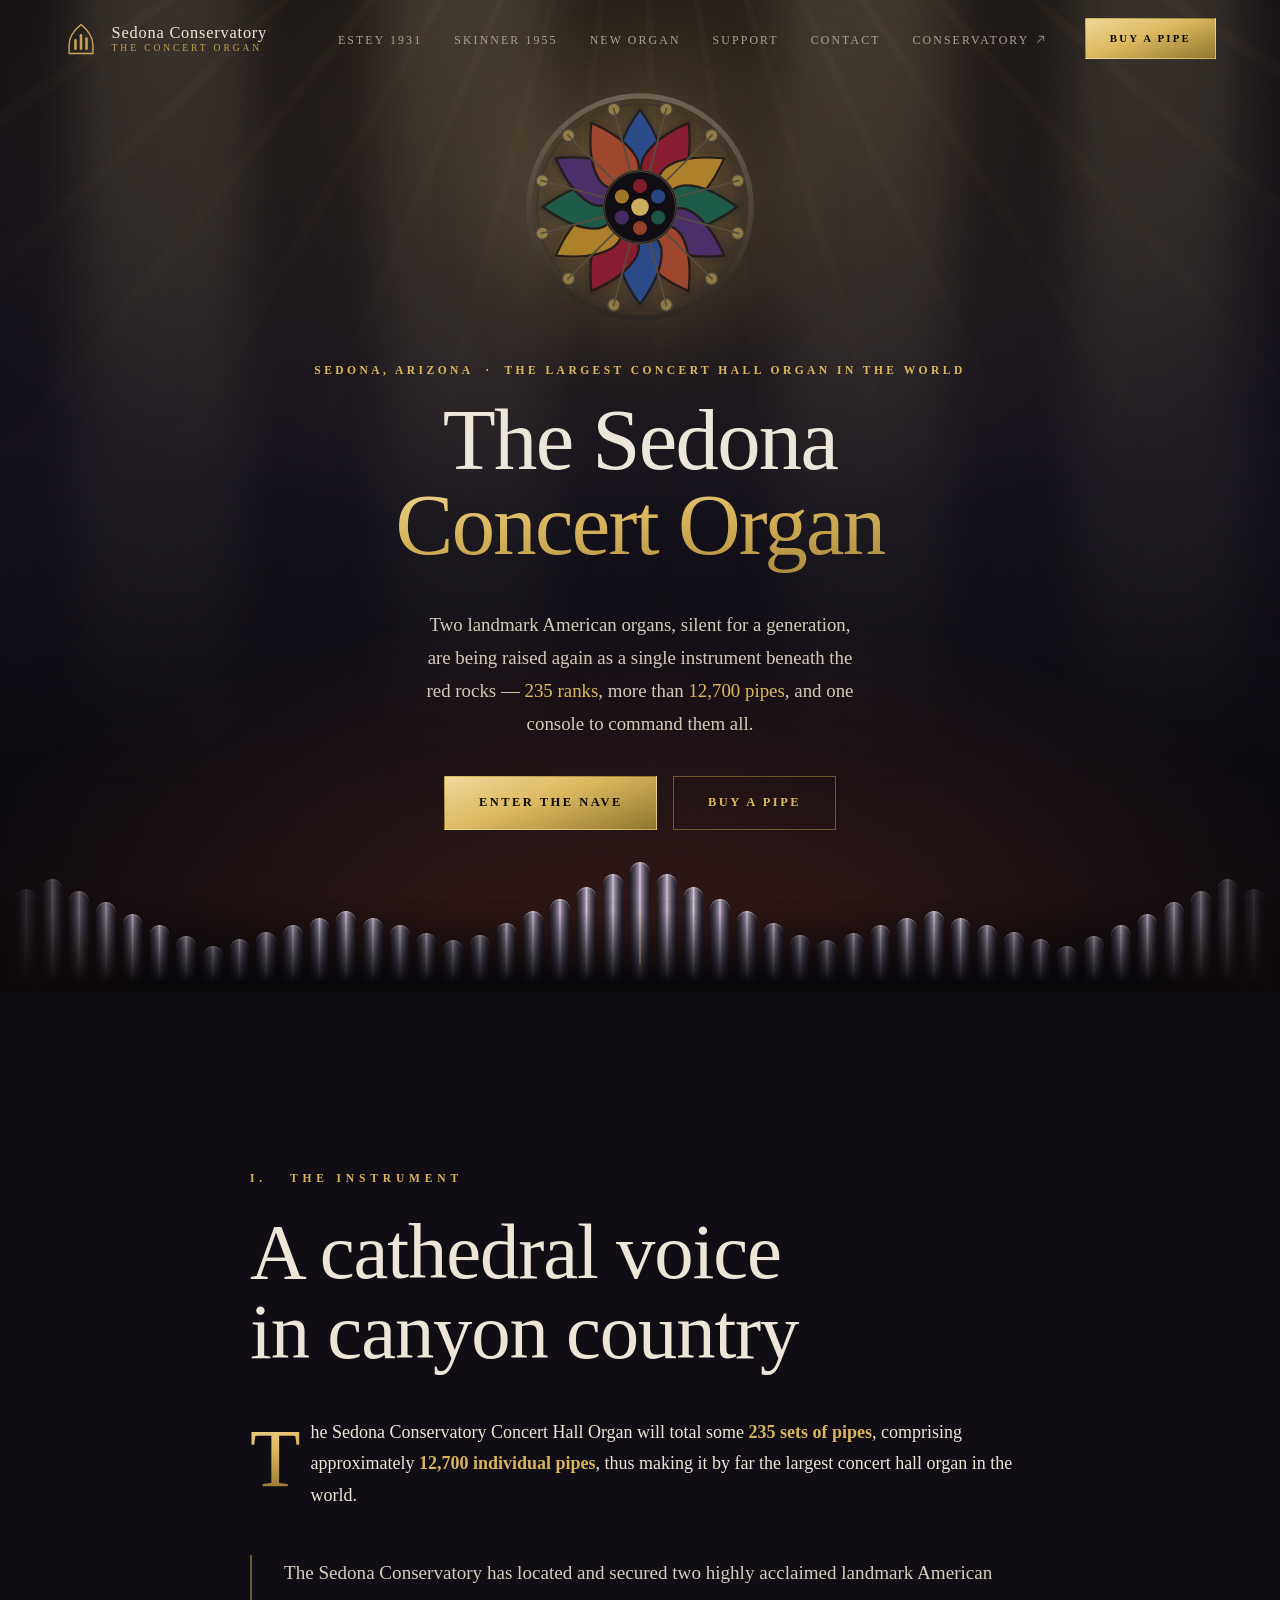
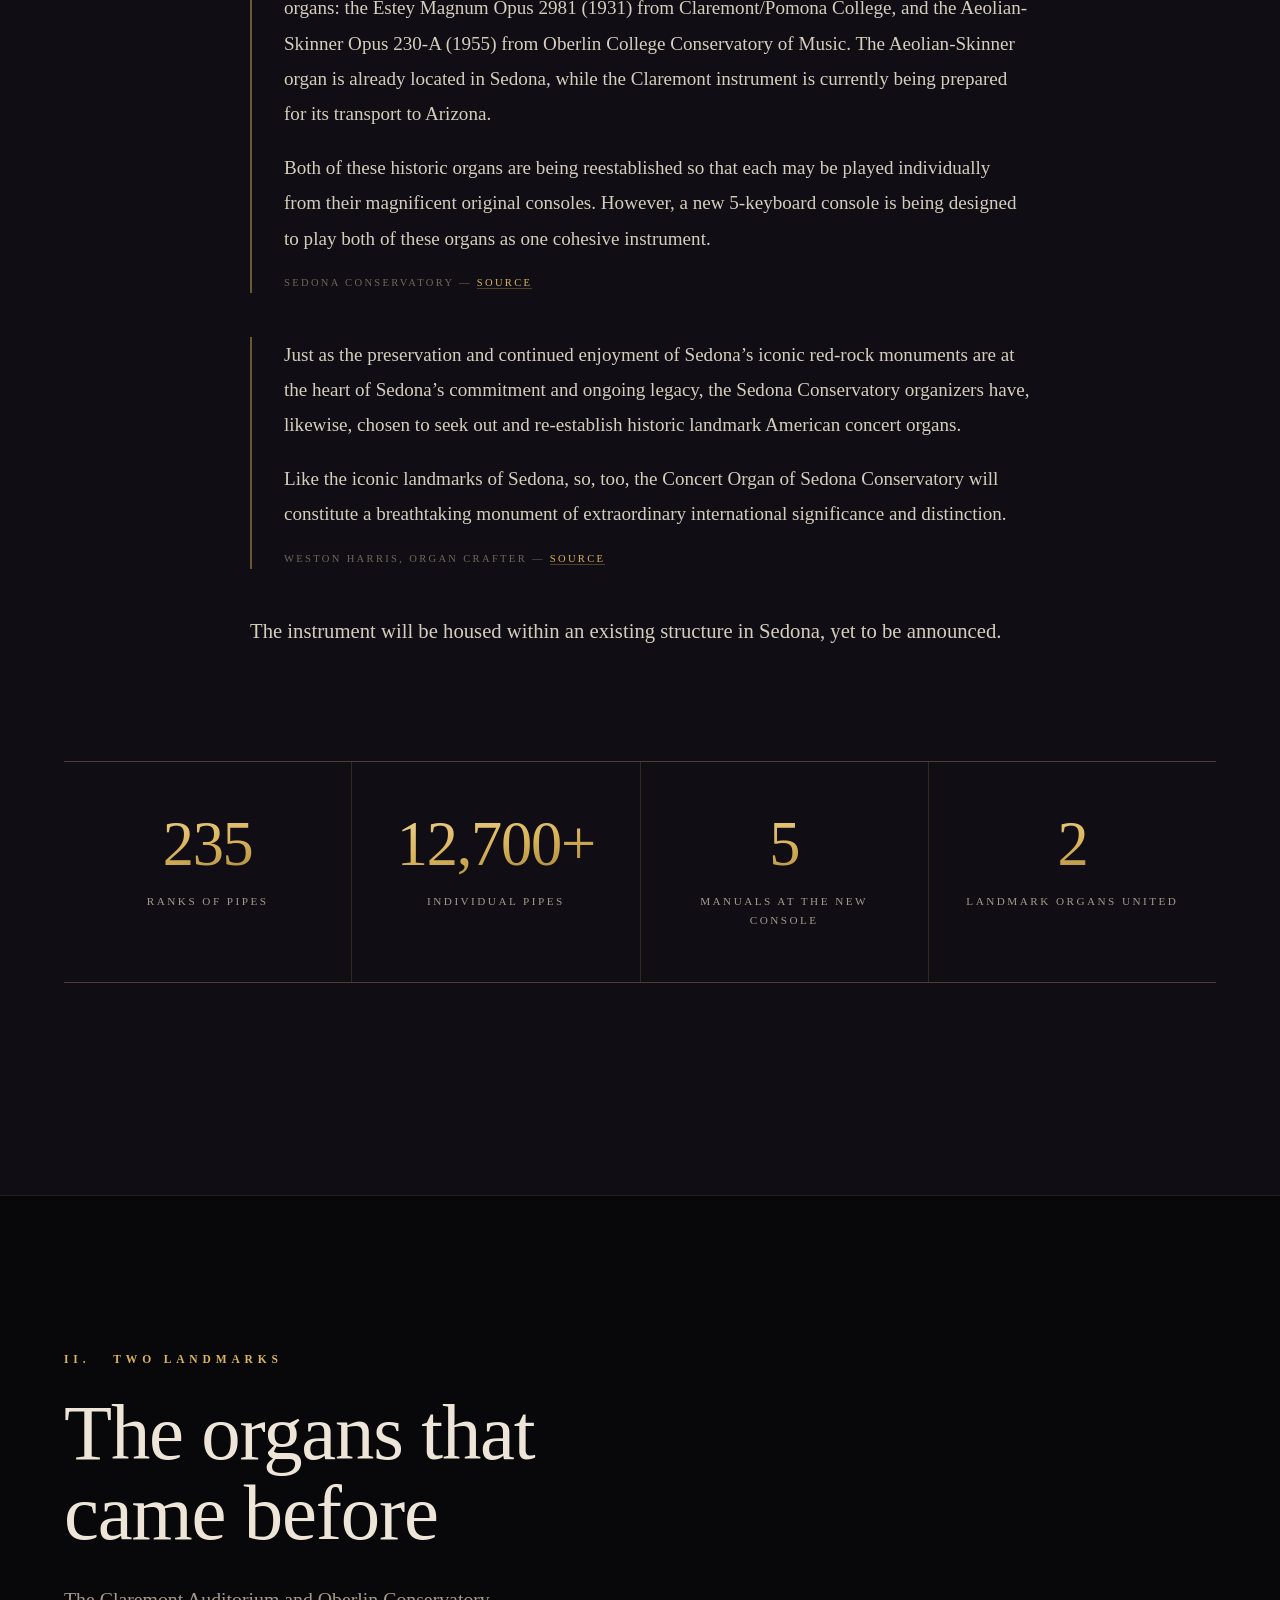
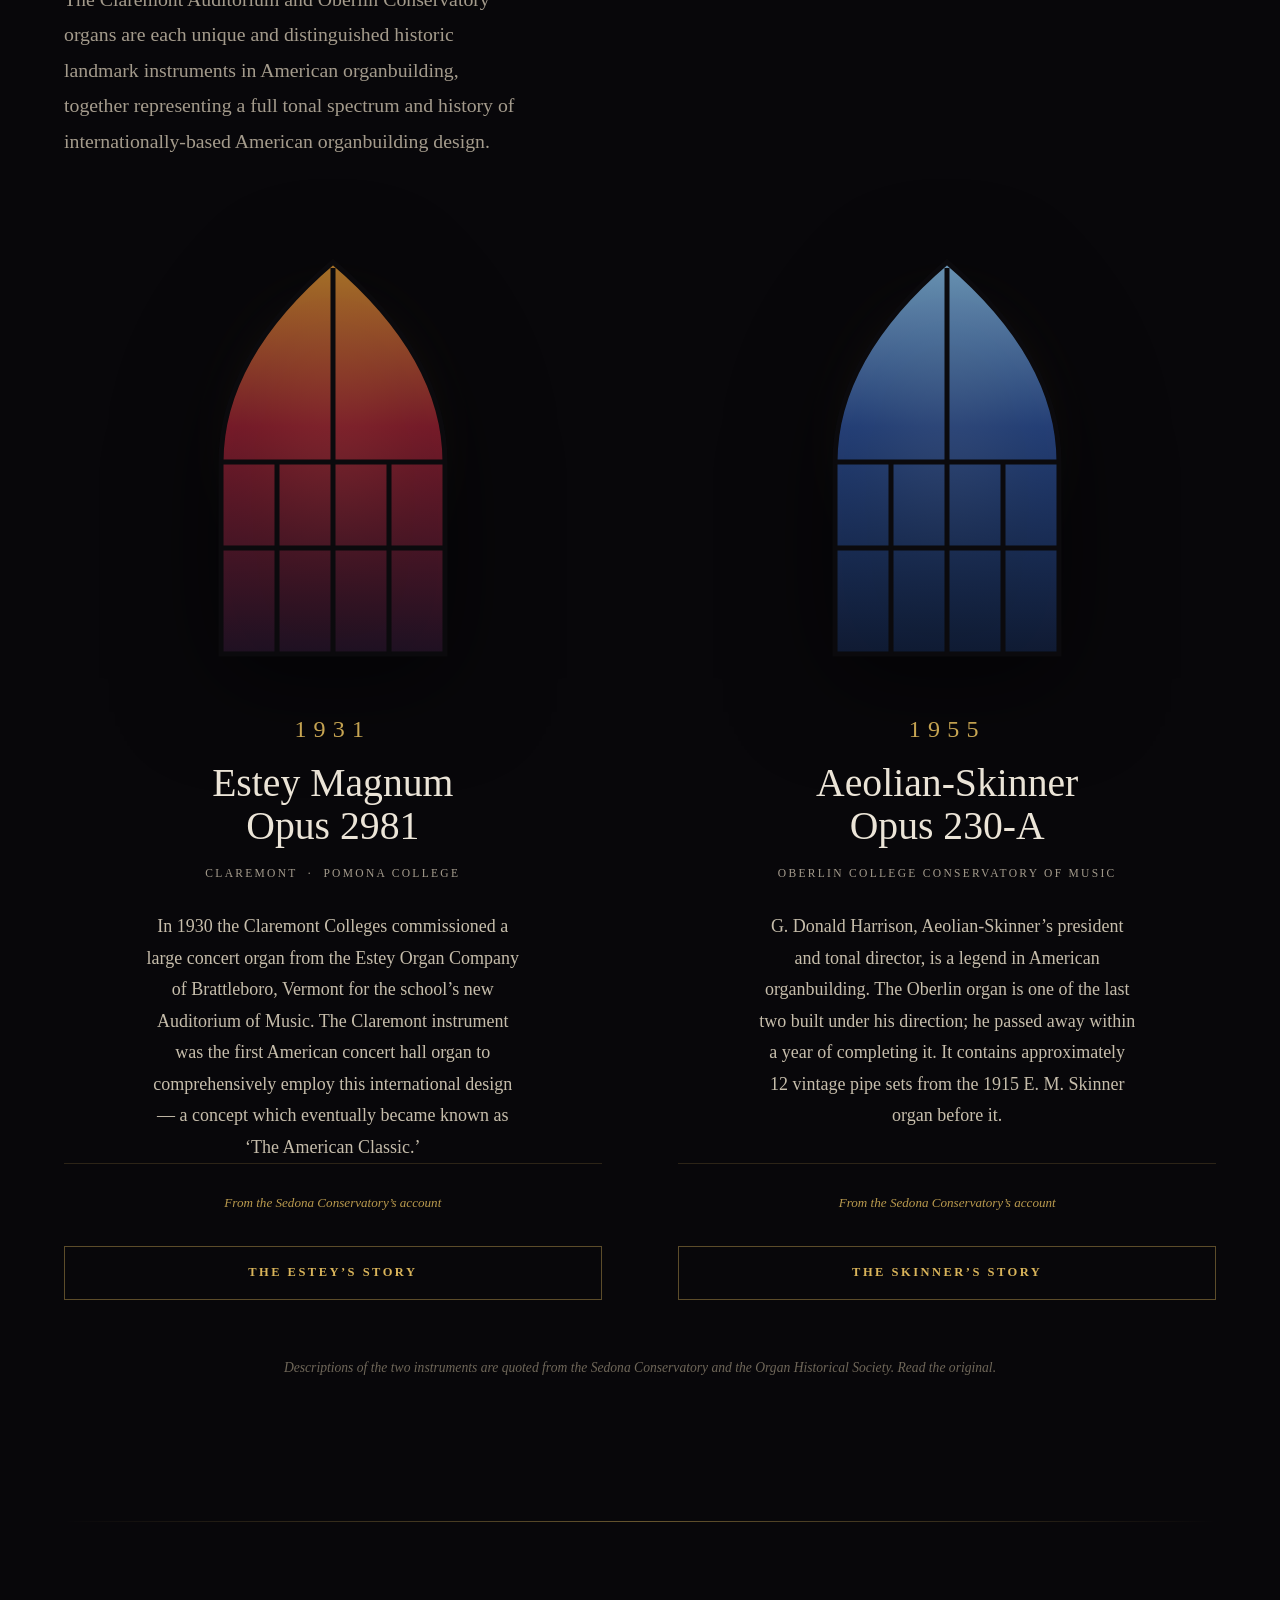
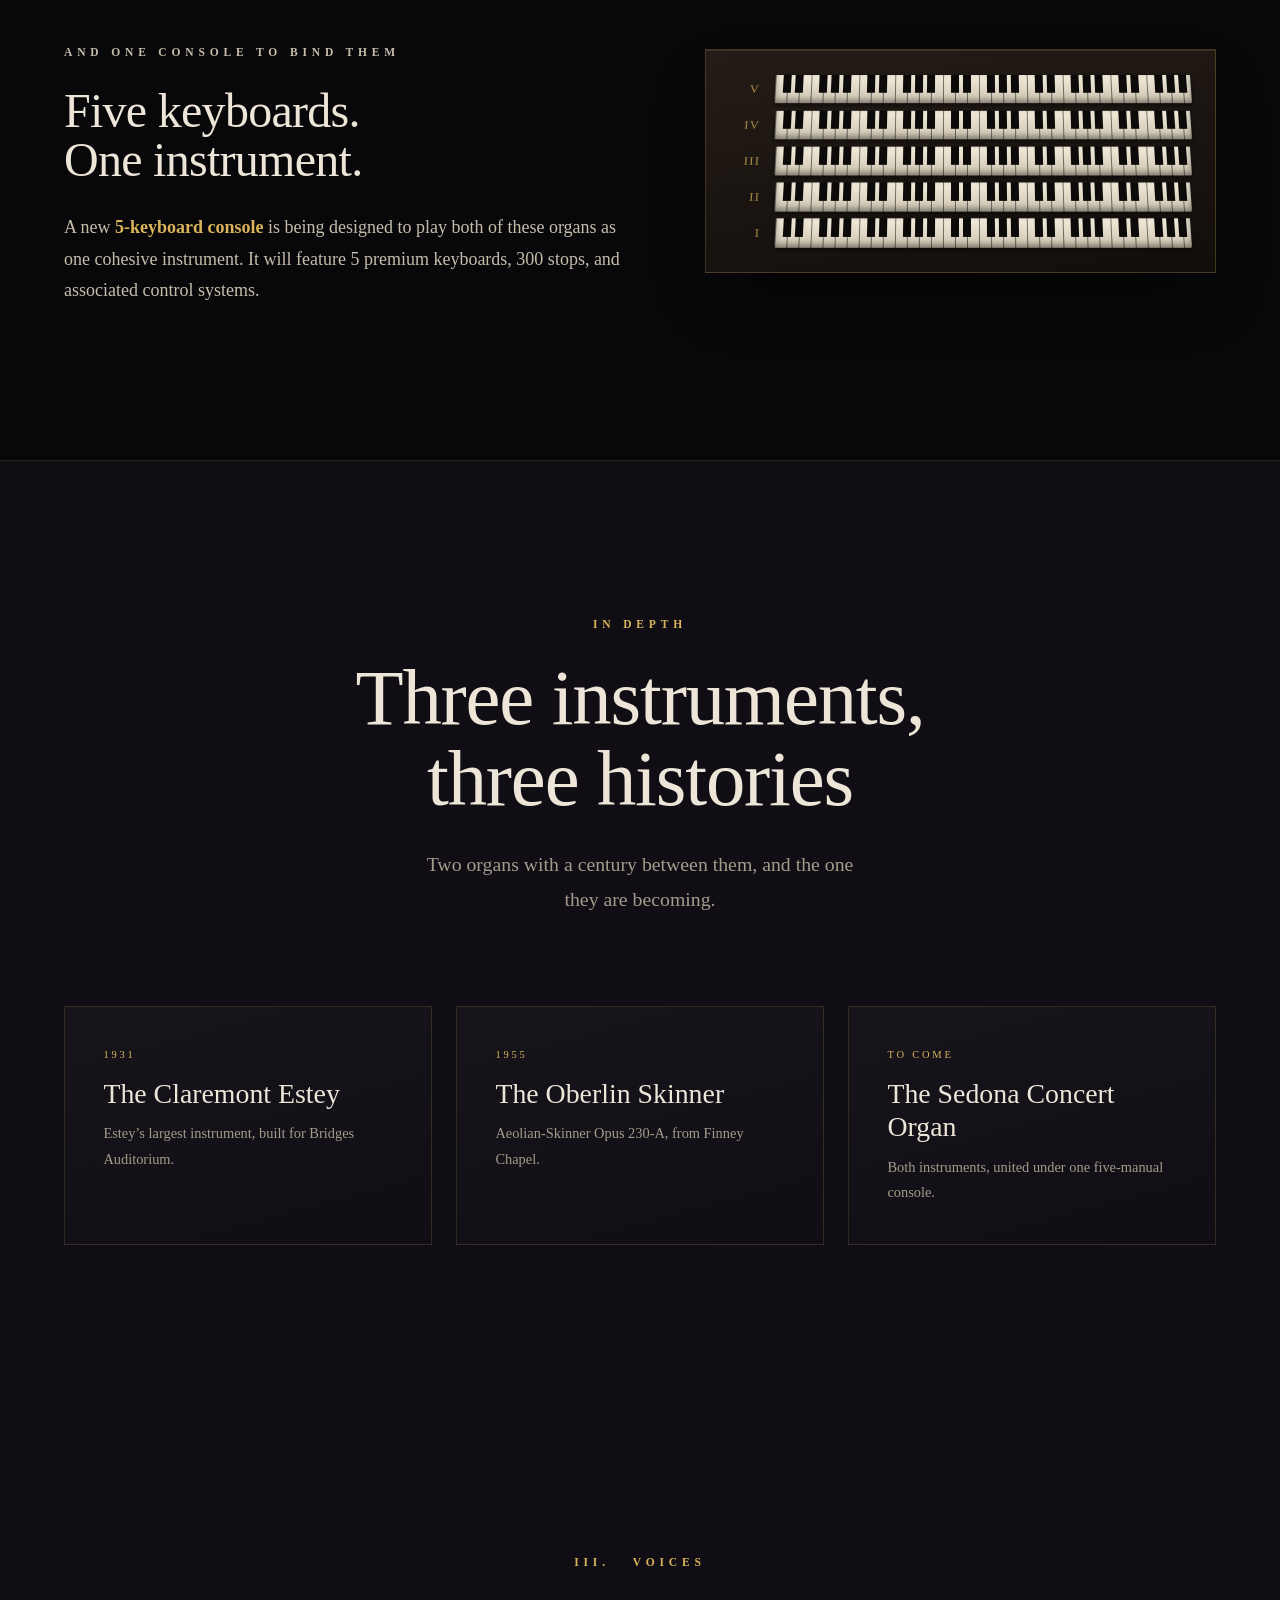
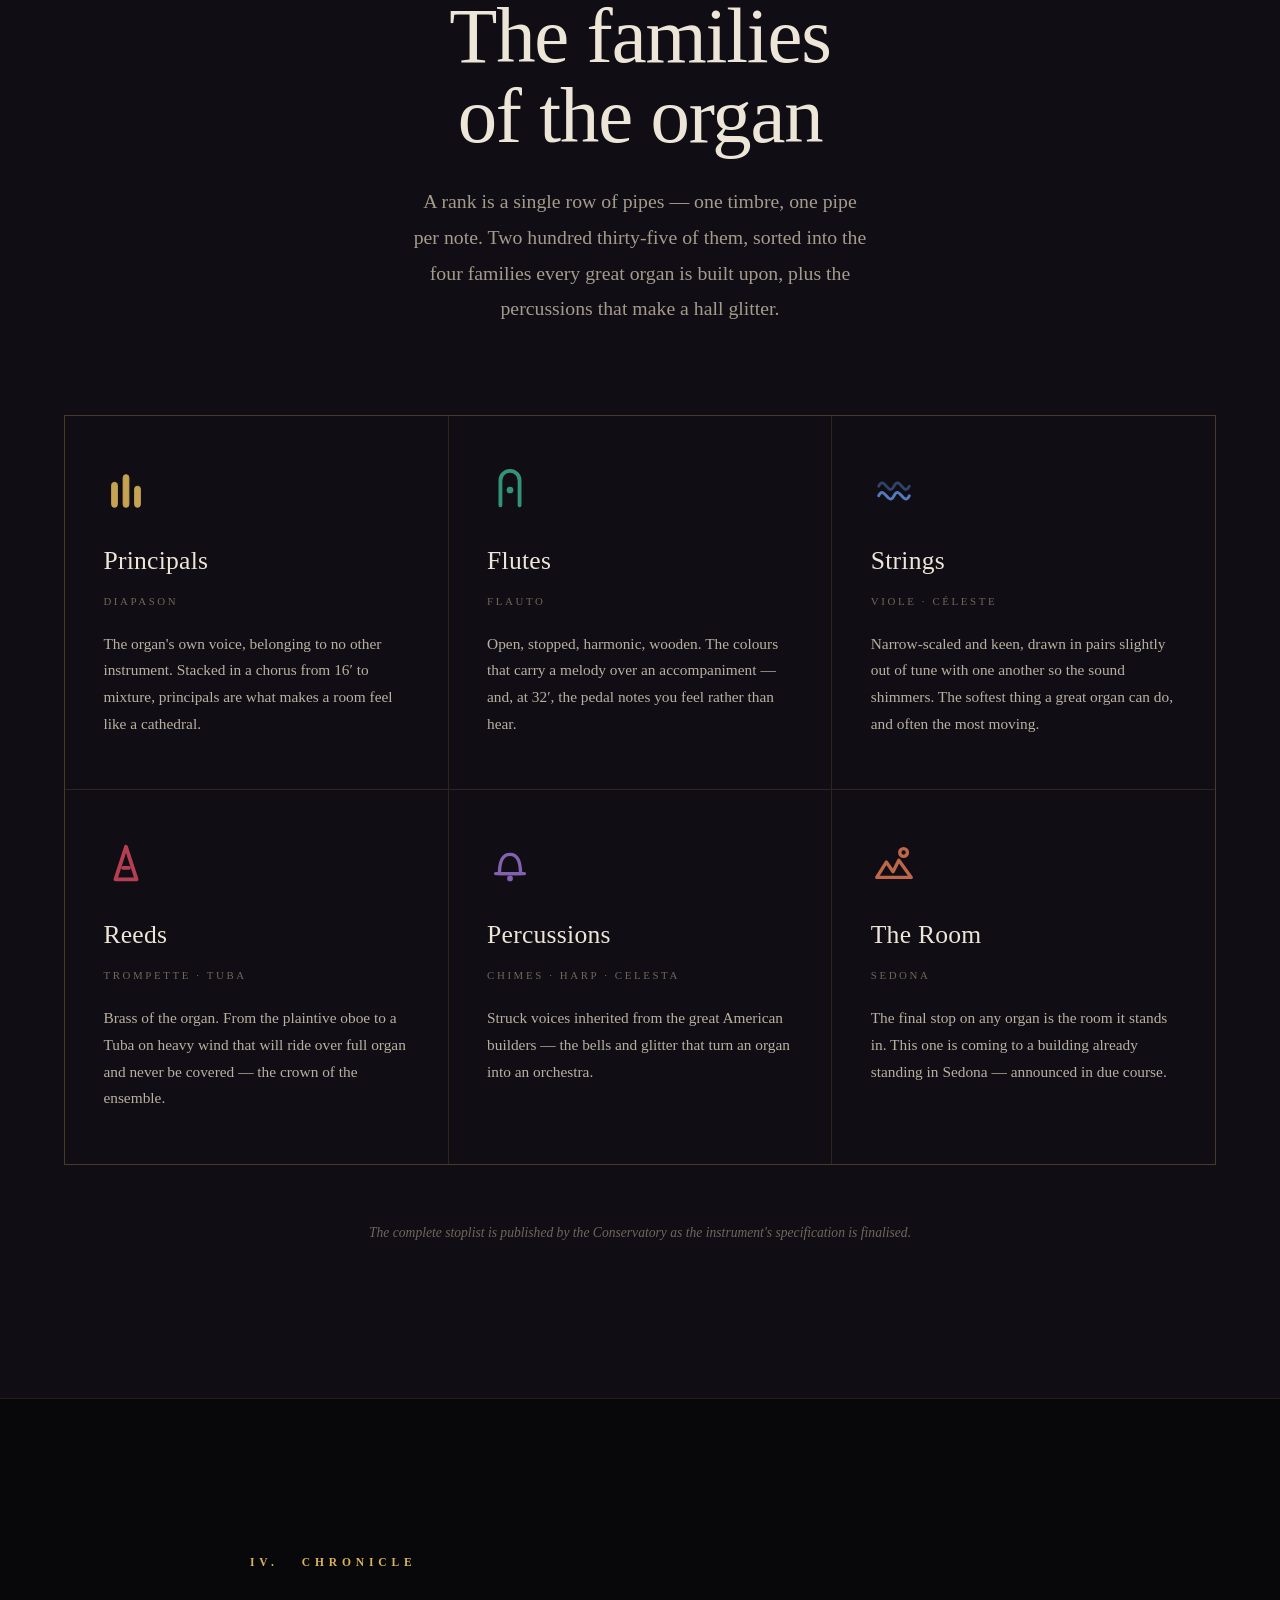
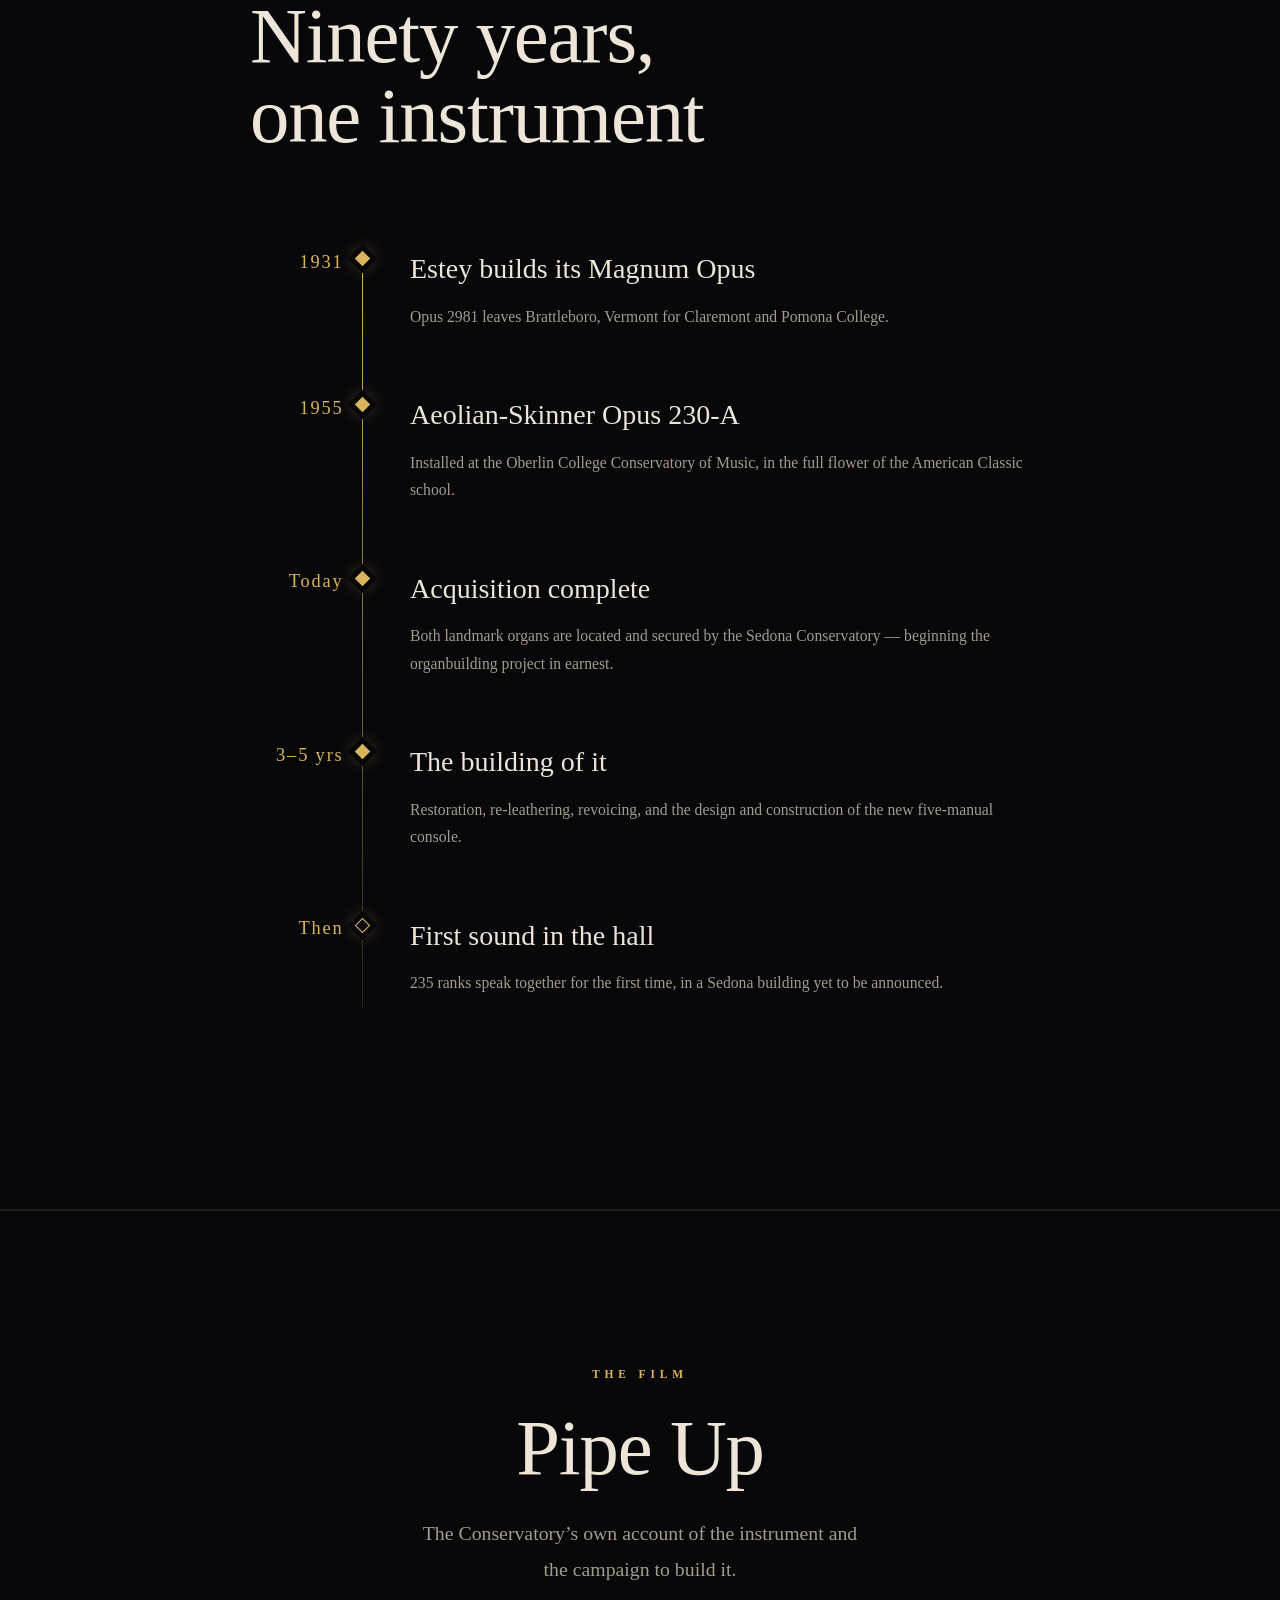
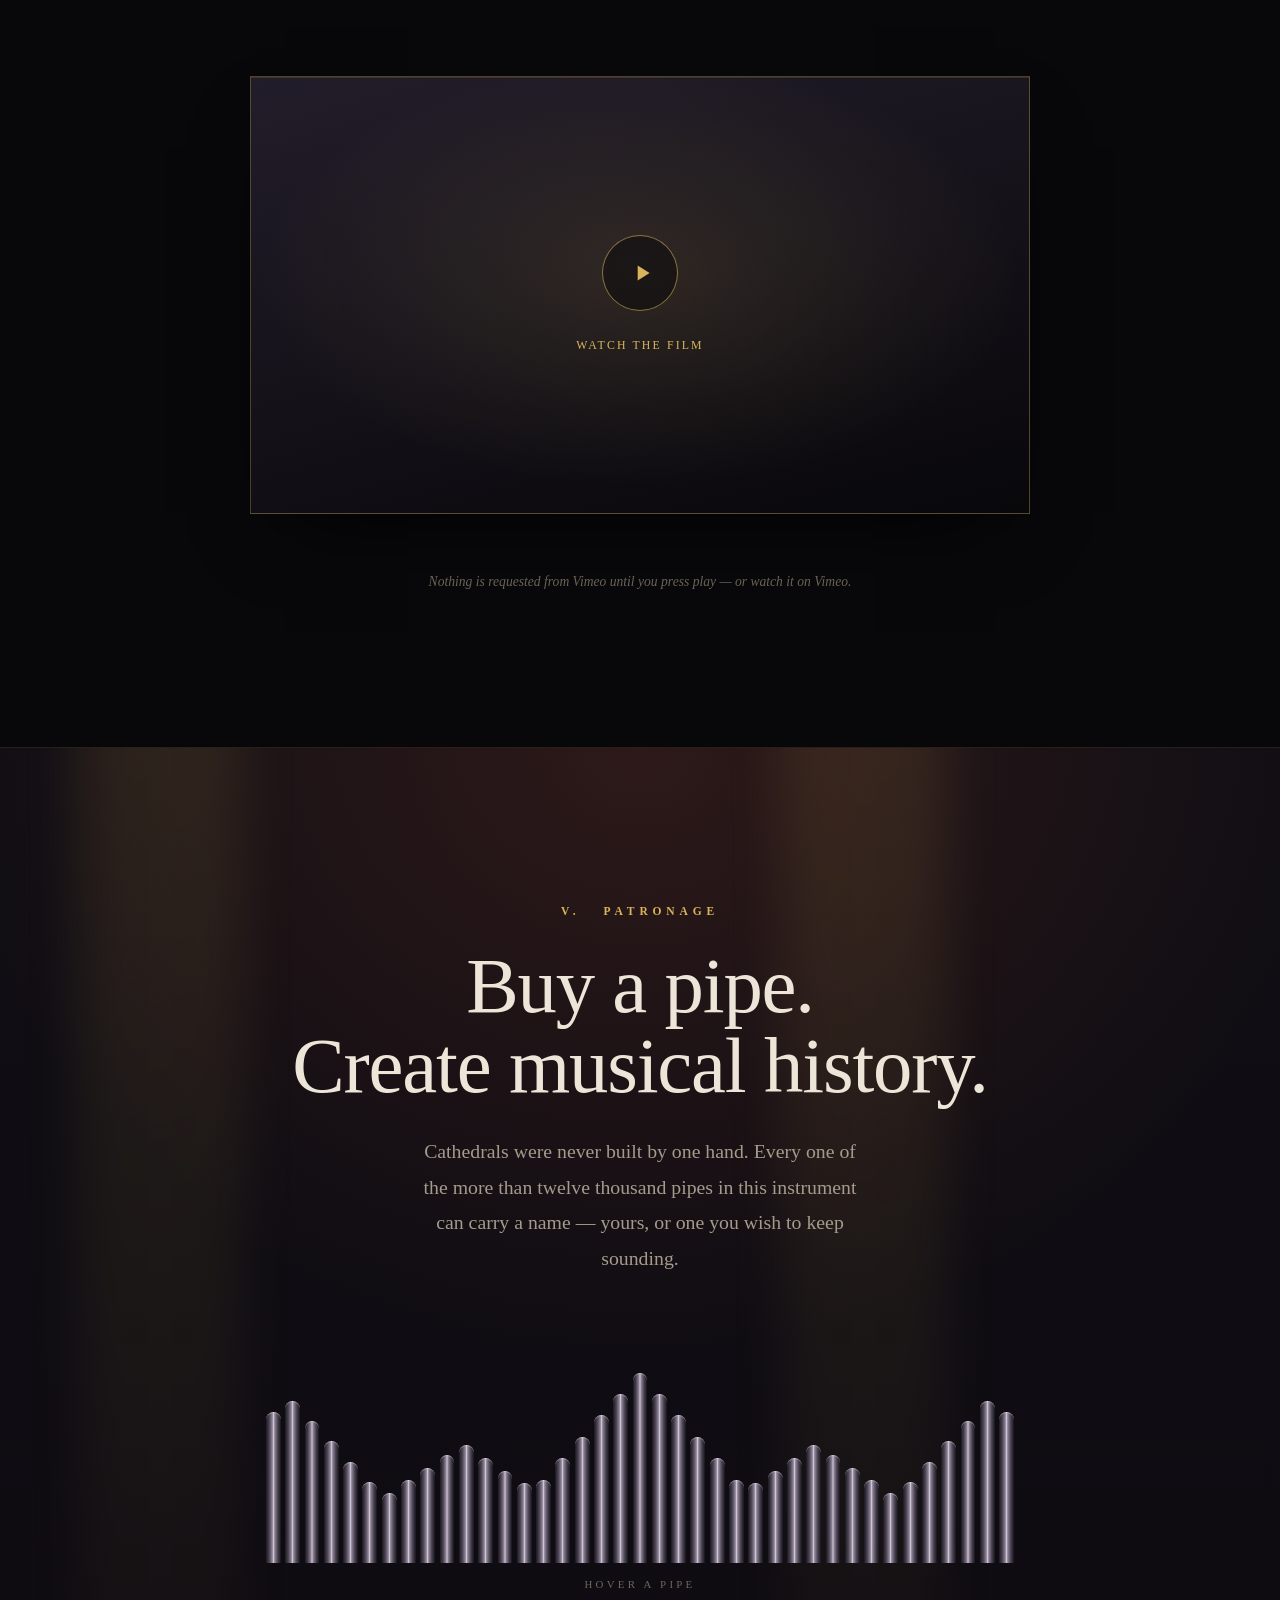
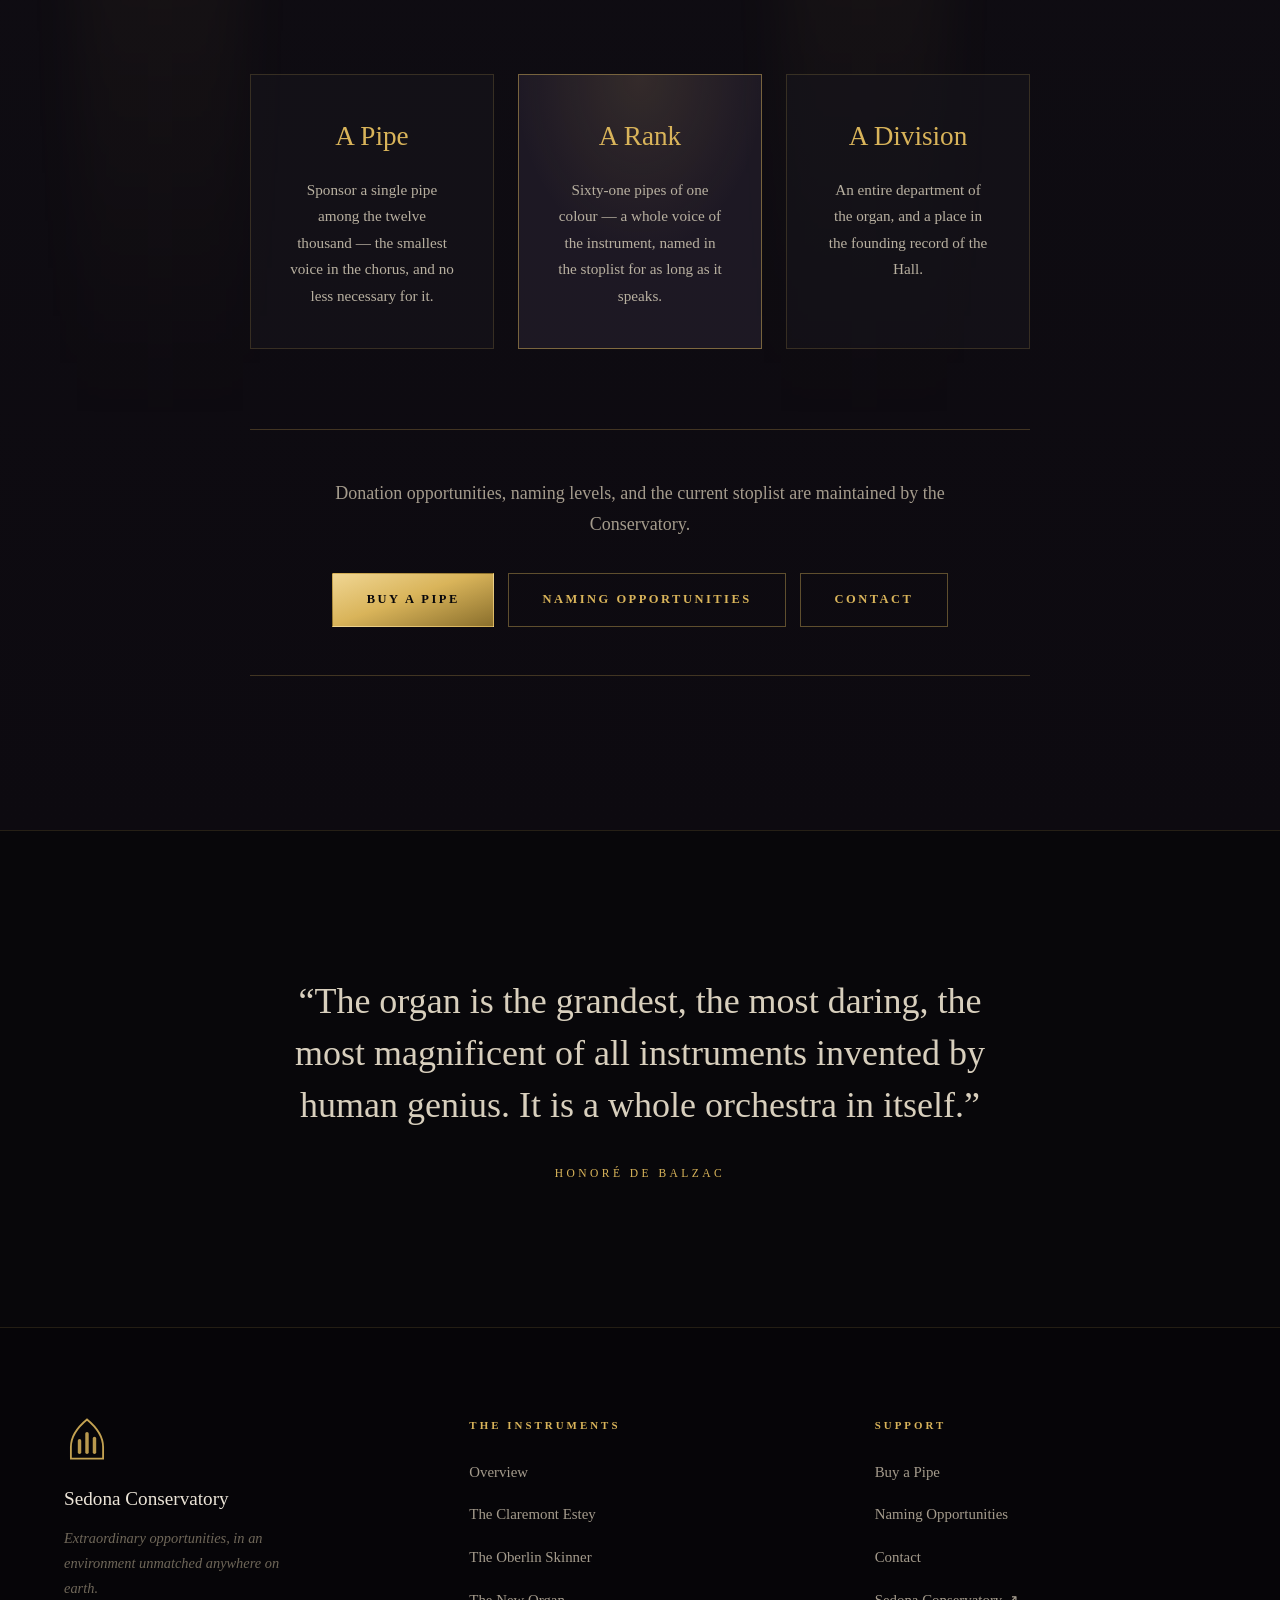
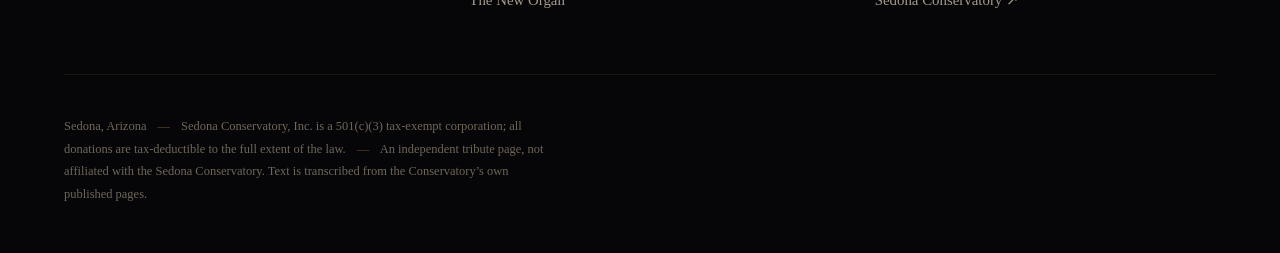
==== commit 666cdc8c: "Rebuild the copy from the Conservatory's actual pages The site owner supplied HTML exports of the th" ====
--- a/index.html
+++ b/index.html
@@ -203,10 +203,31 @@
         The Sedona Conservatory has located and secured two highly acclaimed landmark
         American organs: the Estey Magnum Opus 2981 (1931) from Claremont/Pomona College,
         and the Aeolian-Skinner Opus 230-A (1955) from Oberlin College Conservatory of
-        Music. A new 5-keyboard console is being designed to play both of these organs as
-        one cohesive instrument.
+        Music. The Aeolian-Skinner organ is already located in Sedona, while the Claremont
+        instrument is currently being prepared for its transport to Arizona.
+      </p>
+      <p>
+        Both of these historic organs are being reestablished so that each may be played
+        individually from their magnificent original consoles. However, a new 5-keyboard
+        console is being designed to play both of these organs as one cohesive
+        instrument.
       </p>
       <cite>Sedona Conservatory &mdash; <a href="https://sedonaconservatory.org/concert-organ/" target="_blank" rel="noopener">source</a></cite>
+    </blockquote>
+
+    <blockquote class="said reveal">
+      <p>
+        Just as the preservation and continued enjoyment of Sedona&rsquo;s iconic red-rock
+        monuments are at the heart of Sedona&rsquo;s commitment and ongoing legacy, the Sedona
+        Conservatory organizers have, likewise, chosen to seek out and re-establish historic
+        landmark American concert organs.
+      </p>
+      <p>
+        Like the iconic landmarks of Sedona, so, too, the Concert Organ of Sedona
+        Conservatory will constitute a breathtaking monument of extraordinary international
+        significance and distinction.
+      </p>
+      <cite>Weston Harris, Organ Crafter &mdash; <a href="https://sedonaconservatory.org/concert-organ/" target="_blank" rel="noopener">source</a></cite>
     </blockquote>
 
     <p class="body-lg reveal">
@@ -285,12 +306,13 @@
           <h3 class="panel__title">Estey Magnum<br>Opus 2981</h3>
           <p class="panel__from">Claremont &nbsp;·&nbsp; Pomona College</p>
           <p class="panel__text">
-            In 1931 the Estey Organ Company installed a new, large pipe organ in the Bridges
-            Auditorium of Pomona College, Claremont, CA. The auditorium and the organ were
-            the gifts of Mr. and Mrs. Appleton Bridges in memory of their daughter Mabel Shaw
-            Bridges who had died in 1907.
+            In 1930 the Claremont Colleges commissioned a large concert organ from the Estey
+            Organ Company of Brattleboro, Vermont for the school&rsquo;s new Auditorium of Music.
+            The Claremont instrument was the first American concert hall organ to
+            comprehensively employ this international design &mdash; a concept which eventually
+            became known as &lsquo;The American Classic.&rsquo;
           </p>
-          <p class="panel__note">From the Organ Historical Society&rsquo;s account</p>
+          <p class="panel__note">From the Sedona Conservatory&rsquo;s account</p>
           <p class="card__cta"><a class="btn btn--ghost" href="estey.html">The Estey&rsquo;s story</a></p>
         </div>
       </article>
@@ -322,9 +344,10 @@
           <h3 class="panel__title">Aeolian-Skinner<br>Opus 230-A</h3>
           <p class="panel__from">Oberlin College Conservatory of Music</p>
           <p class="panel__text">
-            The Finney Aeolian-Skinner organ incorporated pipe sets from the historic 1915
-            E. M. Skinner instrument that preceded it, and had served multiple generations of
-            Conservatory organ students and concert artists.
+            G. Donald Harrison, Aeolian-Skinner&rsquo;s president and tonal director, is a legend
+            in American organbuilding. The Oberlin organ is one of the last two built under
+            his direction; he passed away within a year of completing it. It contains
+            approximately 12 vintage pipe sets from the 1915 E. M. Skinner organ before it.
           </p>
           <p class="panel__note">From the Sedona Conservatory&rsquo;s account</p>
           <p class="card__cta"><a class="btn btn--ghost" href="oberlin.html">The Skinner&rsquo;s story</a></p>
@@ -664,9 +687,11 @@
     <p class="crypt__fine">
       Sedona, Arizona
       <span class="crypt__sep">&mdash;</span>
-      An independent tribute page. Figures and history follow information published by the
-      Sedona Conservatory and the Organ Historical Society; confirm all details with the
-      Conservatory directly.
+      Sedona Conservatory, Inc. is a 501(c)(3) tax-exempt corporation; all donations are
+      tax-deductible to the full extent of the law.
+      <span class="crypt__sep">&mdash;</span>
+      An independent tribute page, not affiliated with the Sedona Conservatory. Text is
+      transcribed from the Conservatory&rsquo;s own published pages.
     </p>
   </div>
 </footer>
@@ -720,8 +745,17 @@
 
     <p class="modal__direct">
       This form composes the message in your own email application &mdash; nothing
-      is sent from this page.<br>
-      Or write directly to <a data-contact-email href="#">the Conservatory</a>.
+      is sent from this page.
+    </p>
+    <address class="modal__contact">
+      <strong>Sedona Conservatory Donor Information</strong><br>
+      <a data-contact-email href="#">info@SedonaConservatory.org</a><br>
+      <a href="tel:+19285545431">(928) 554-5431</a><br>
+      560 Concho Drive, Sedona, AZ 86351
+    </address>
+    <p class="modal__legal">
+      Sedona Conservatory is a 501(c)(3) tax exempt organization. All donations are
+      tax-deductible to the full extent of the law.
     </p>
   </div>
 </dialog>
--- a/assets/css/cathedral.css
+++ b/assets/css/cathedral.css
@@ -1565,3 +1565,92 @@
 
 /* Same voice, inside a centred section head */
 .section-head--center .said { margin-inline: auto; max-width: 60ch; text-align: left; }
+
+/* ═══════════════════════════════════════════════════════════════════════════
+   DONOR LEVELS — the Conservatory's published ladder of named pipe sets
+   ═══════════════════════════════════════════════════════════════════════════ */
+.levels { display: grid; gap: 1px; background: rgba(217,180,90,.15);
+          border: 1px solid rgba(217,180,90,.2); }
+.level { background: var(--stone-deep); }
+.level > summary {
+  display: flex;
+  align-items: baseline;
+  justify-content: space-between;
+  gap: 1.5rem;
+  padding: clamp(1.25rem, 2.5vw, 1.9rem) clamp(1.25rem, 3vw, 2.25rem);
+  cursor: pointer;
+  list-style: none;
+  transition: background .4s var(--ease);
+}
+.level > summary::-webkit-details-marker { display: none; }
+.level > summary:hover { background: var(--stone); }
+.level__amount {
+  font-family: var(--display);
+  font-size: clamp(1.4rem, 1.1rem + 1.1vw, 2rem);
+  line-height: 1;
+  background: linear-gradient(170deg, var(--gild-bright), var(--gild) 50%, #9d7c33);
+  -webkit-background-clip: text; background-clip: text; color: transparent;
+}
+.level__count {
+  font-size: .66rem;
+  letter-spacing: .22em;
+  text-transform: uppercase;
+  color: var(--mist-dim);
+  white-space: nowrap;
+}
+.level__count::after { content: " ▾"; color: var(--gild); }
+.level[open] .level__count::after { content: " ▴"; }
+.level__body { padding: 0 clamp(1.25rem, 3vw, 2.25rem) clamp(1.5rem, 3vw, 2.25rem); }
+.level__note { color: var(--mist); font-size: .92rem; margin-bottom: 1.5rem; }
+
+/* Borders on the cells rather than a gap, so a part-filled last row does not
+   expose the divider colour where the cells run out. */
+.stops { display: grid; grid-template-columns: 1fr; gap: 0;
+         background: #131017; border: 1px solid rgba(217,180,90,.12); }
+@media (min-width: 700px)  { .stops { grid-template-columns: repeat(2, 1fr); } }
+@media (min-width: 1080px) { .stops { grid-template-columns: repeat(3, 1fr); } }
+.stop {
+  background: #131017;
+  padding: 1.15rem 1.3rem;
+  border-right: 1px solid rgba(217,180,90,.12);
+  border-bottom: 1px solid rgba(217,180,90,.12);
+}
+.stop__name {
+  font-family: var(--display);
+  font-size: 1.08rem;
+  color: var(--gild);
+  margin-bottom: .35rem;
+}
+.stop__desc { font-size: .86rem; line-height: 1.65; color: #a9a190; }
+.stop--taken { opacity: .5; }
+.stop--taken .stop__name { color: var(--mist-dim); text-decoration: line-through; }
+.stop__taken {
+  display: inline-block;
+  margin-top: .5rem;
+  font-size: .62rem;
+  letter-spacing: .18em;
+  text-transform: uppercase;
+  color: var(--rock);
+}
+
+/* ── Contact details, in the modal and on the page ──────────────────────── */
+.modal__contact, .contact-block {
+  margin-top: 1.4rem;
+  font-style: normal;
+  font-size: .9rem;
+  line-height: 1.85;
+  color: var(--mist);
+}
+.modal__contact strong, .contact-block strong {
+  color: var(--parchment); font-weight: 600;
+}
+.modal__contact a, .contact-block a {
+  color: var(--gild); border-bottom: 1px solid rgba(217,180,90,.3);
+}
+.modal__legal, .legal {
+  margin-top: 1.25rem;
+  font-size: .75rem;
+  line-height: 1.7;
+  color: var(--mist-dim);
+}
+.contact-block { text-align: center; }
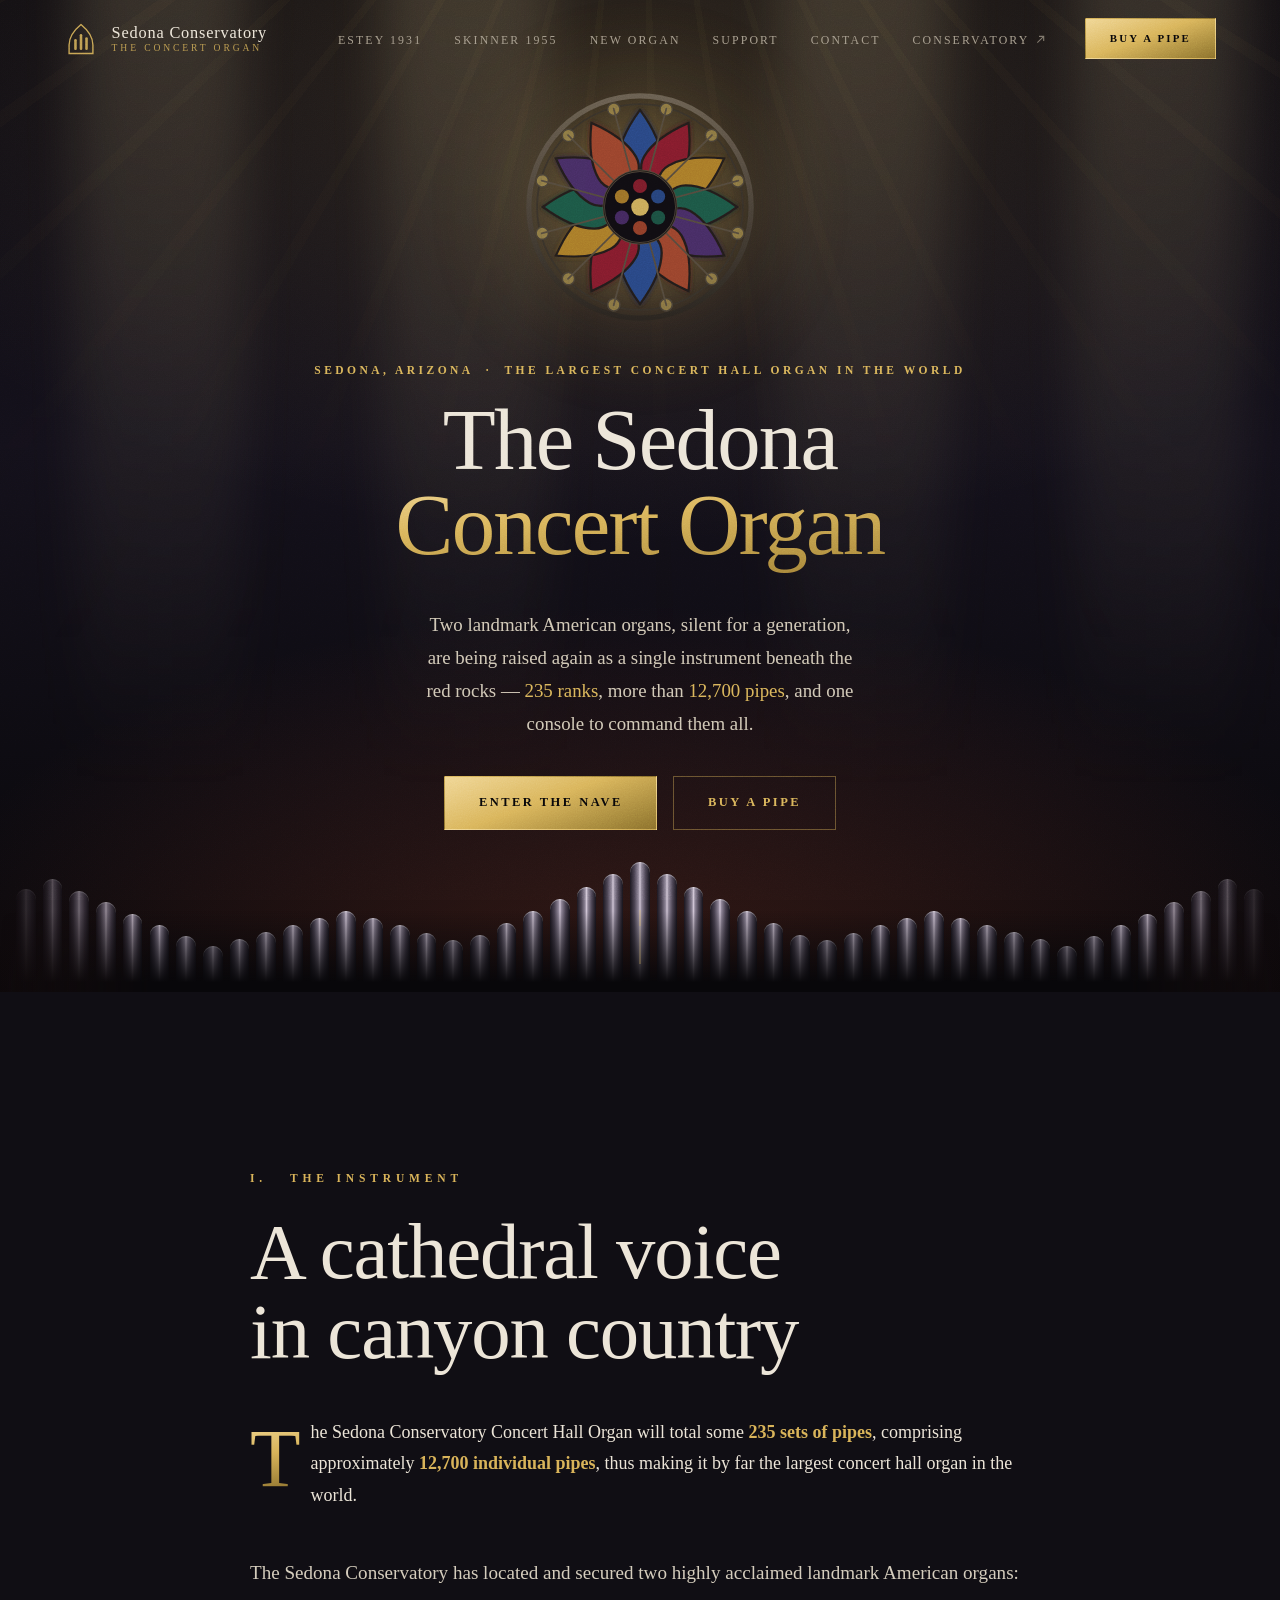
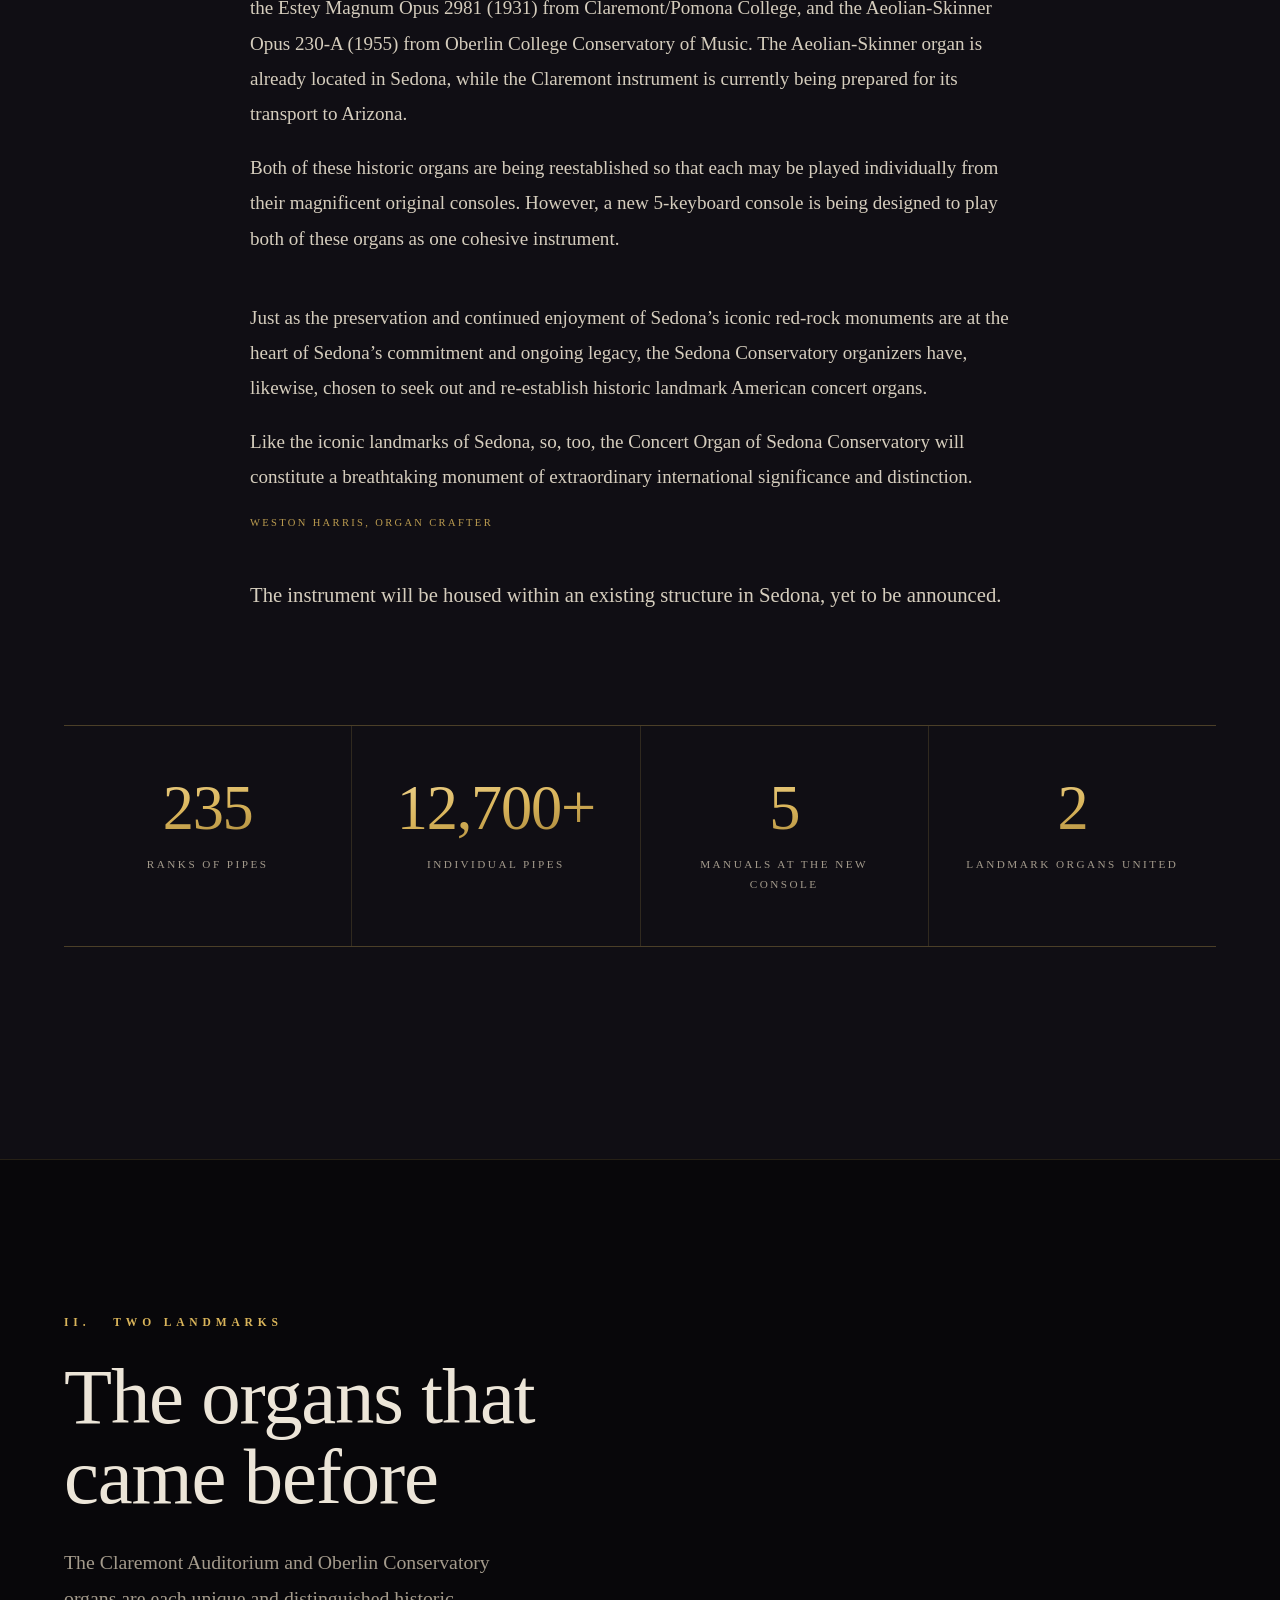
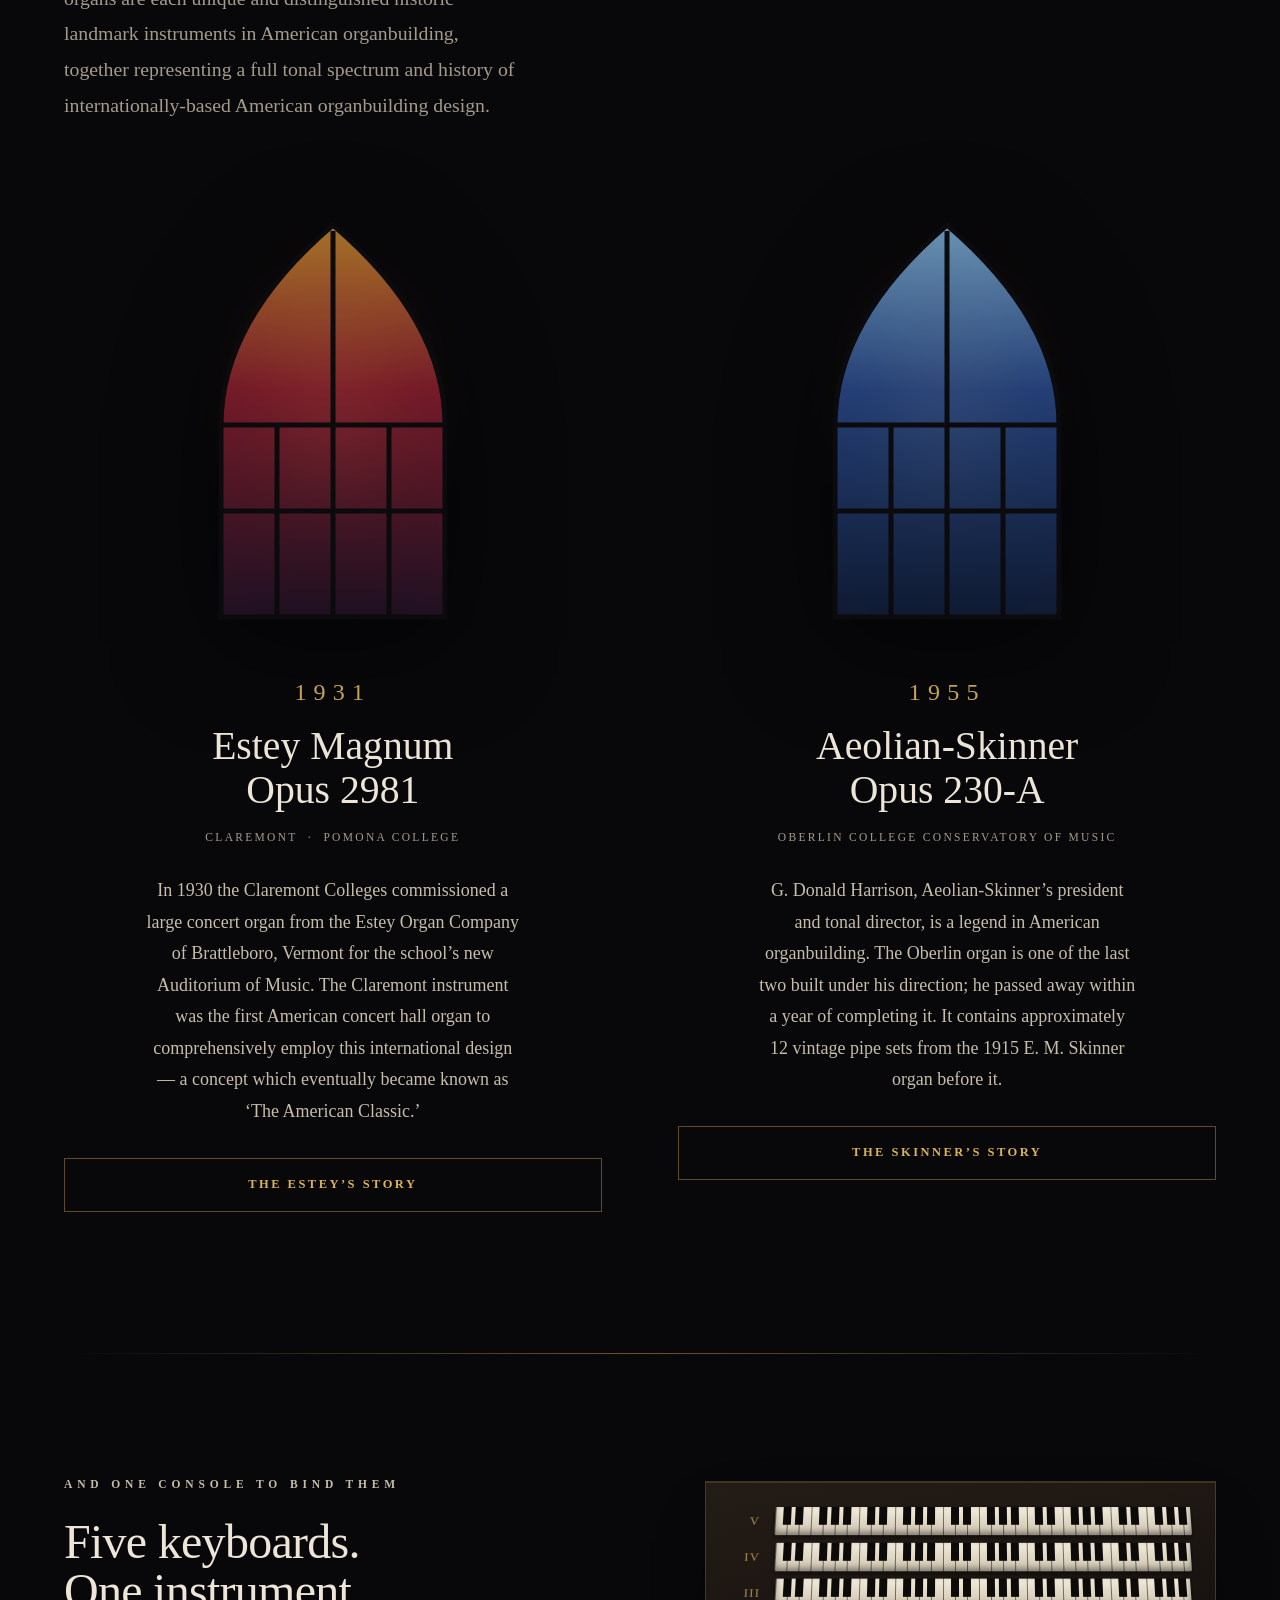
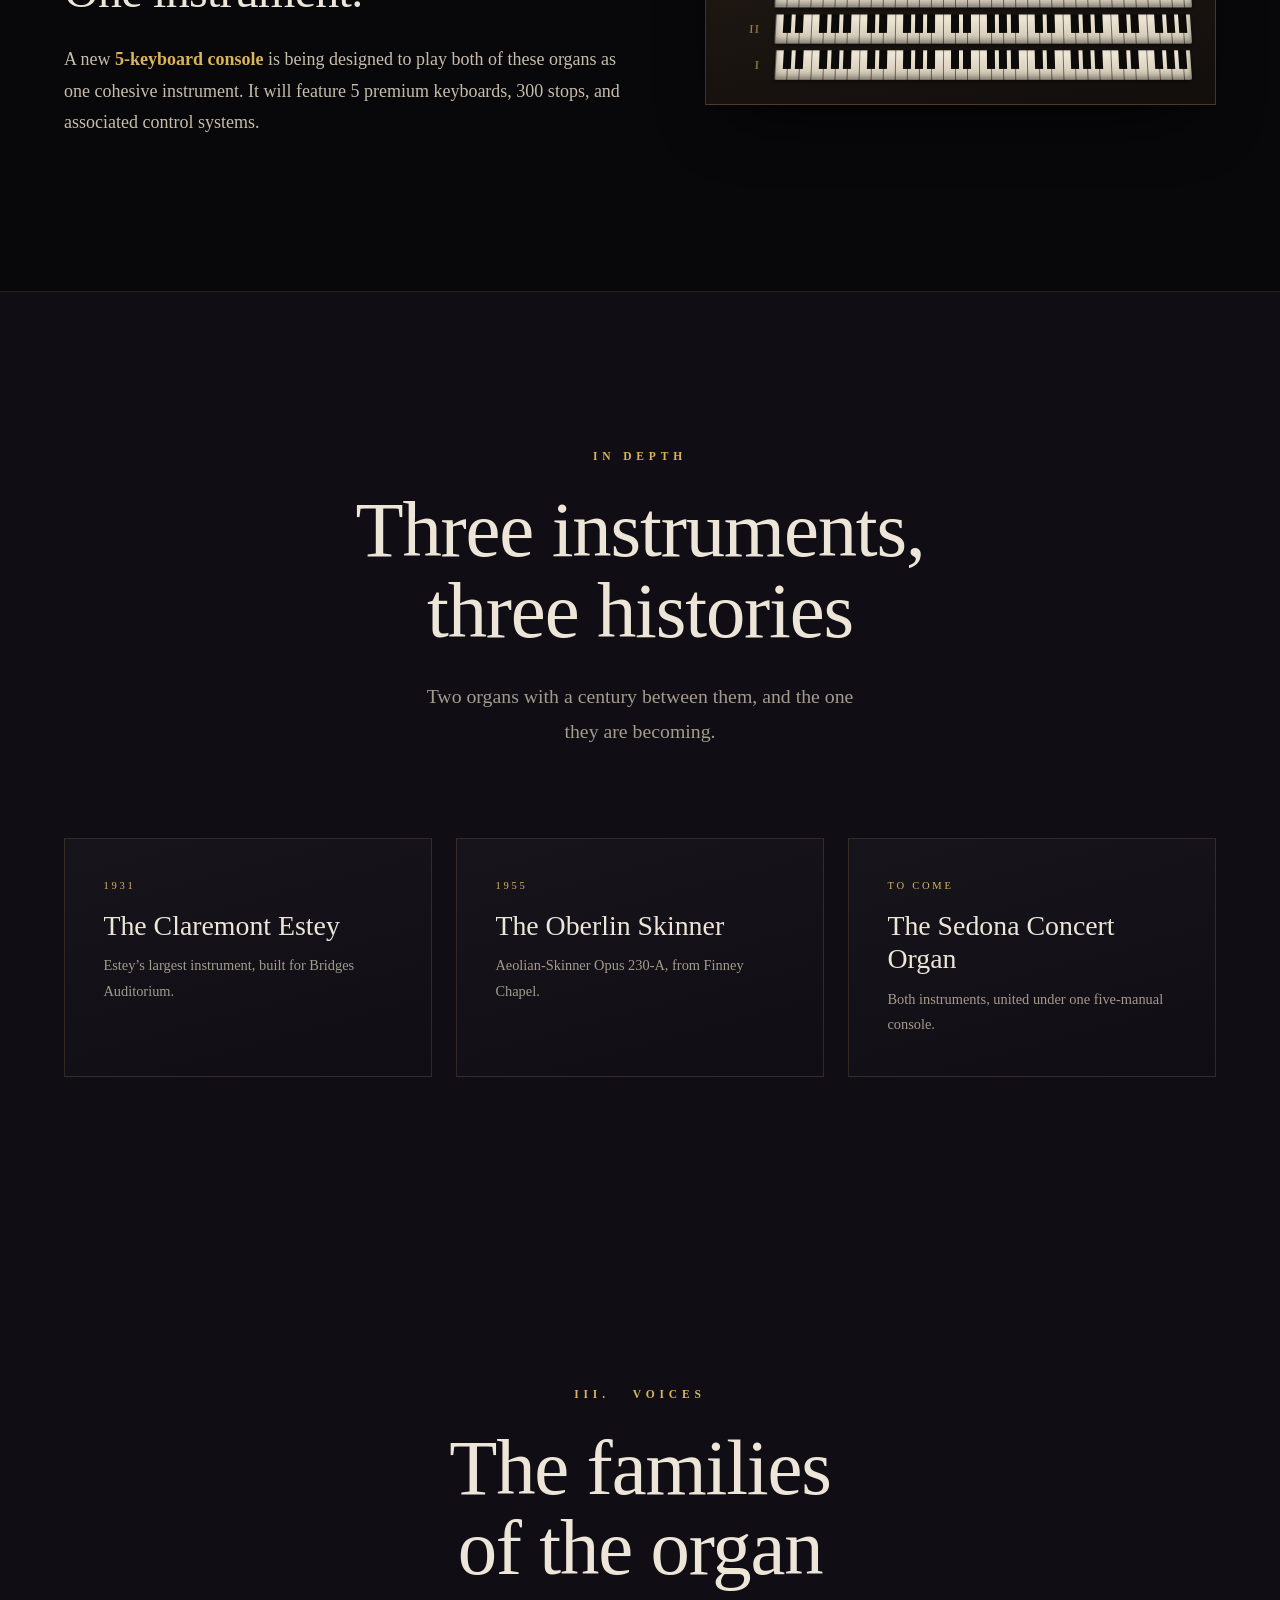
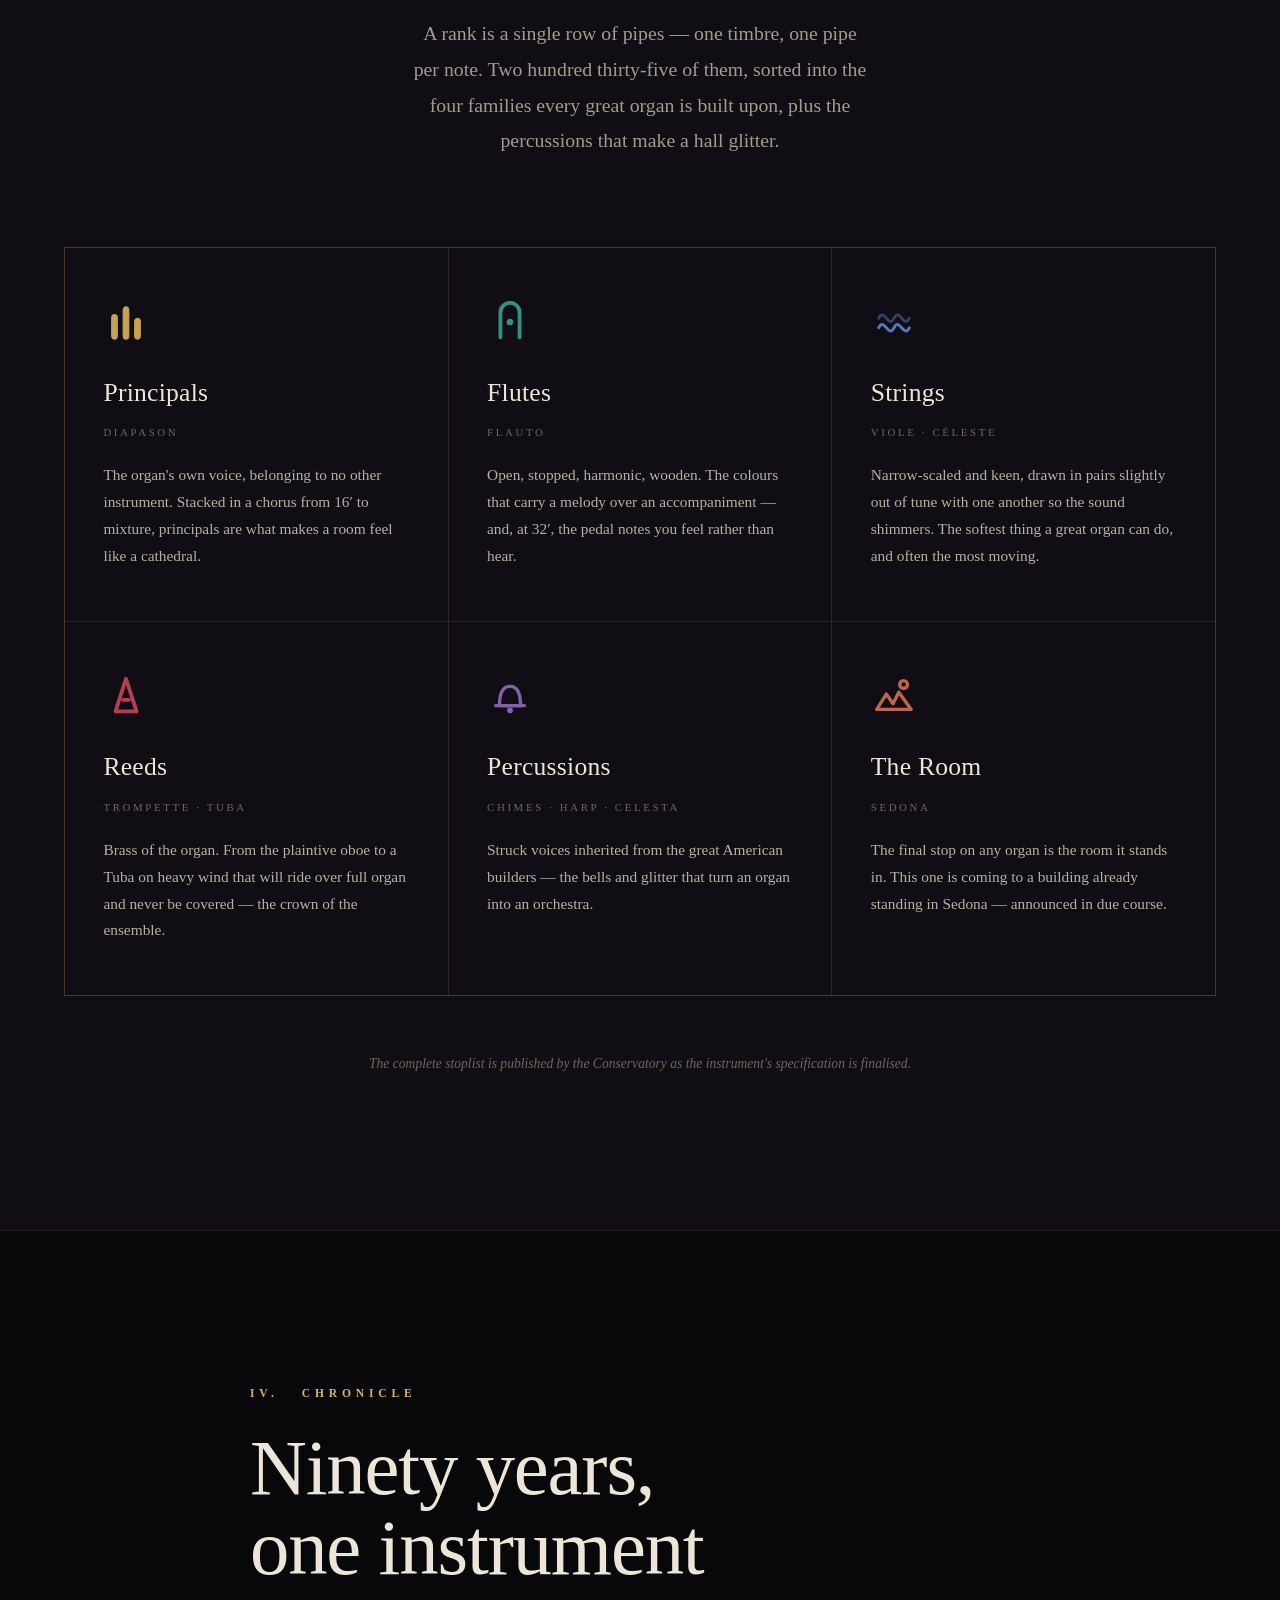
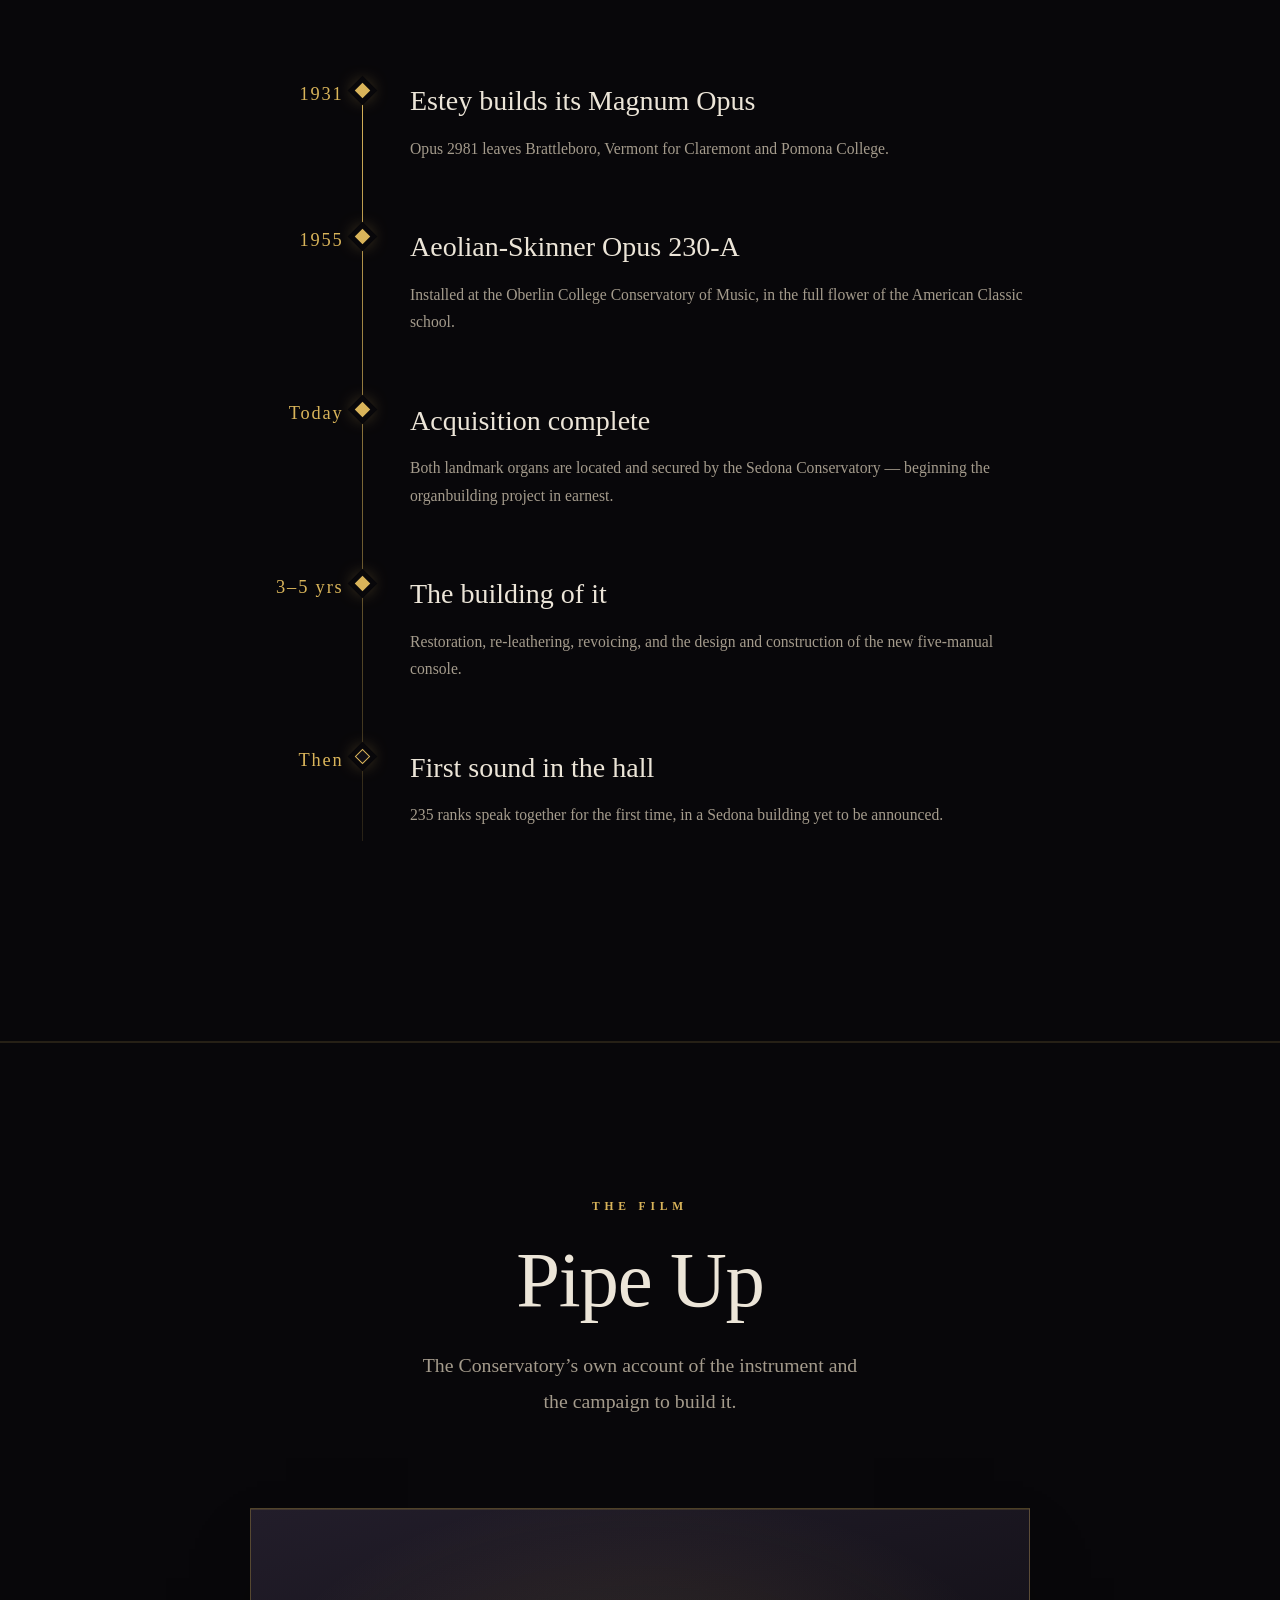
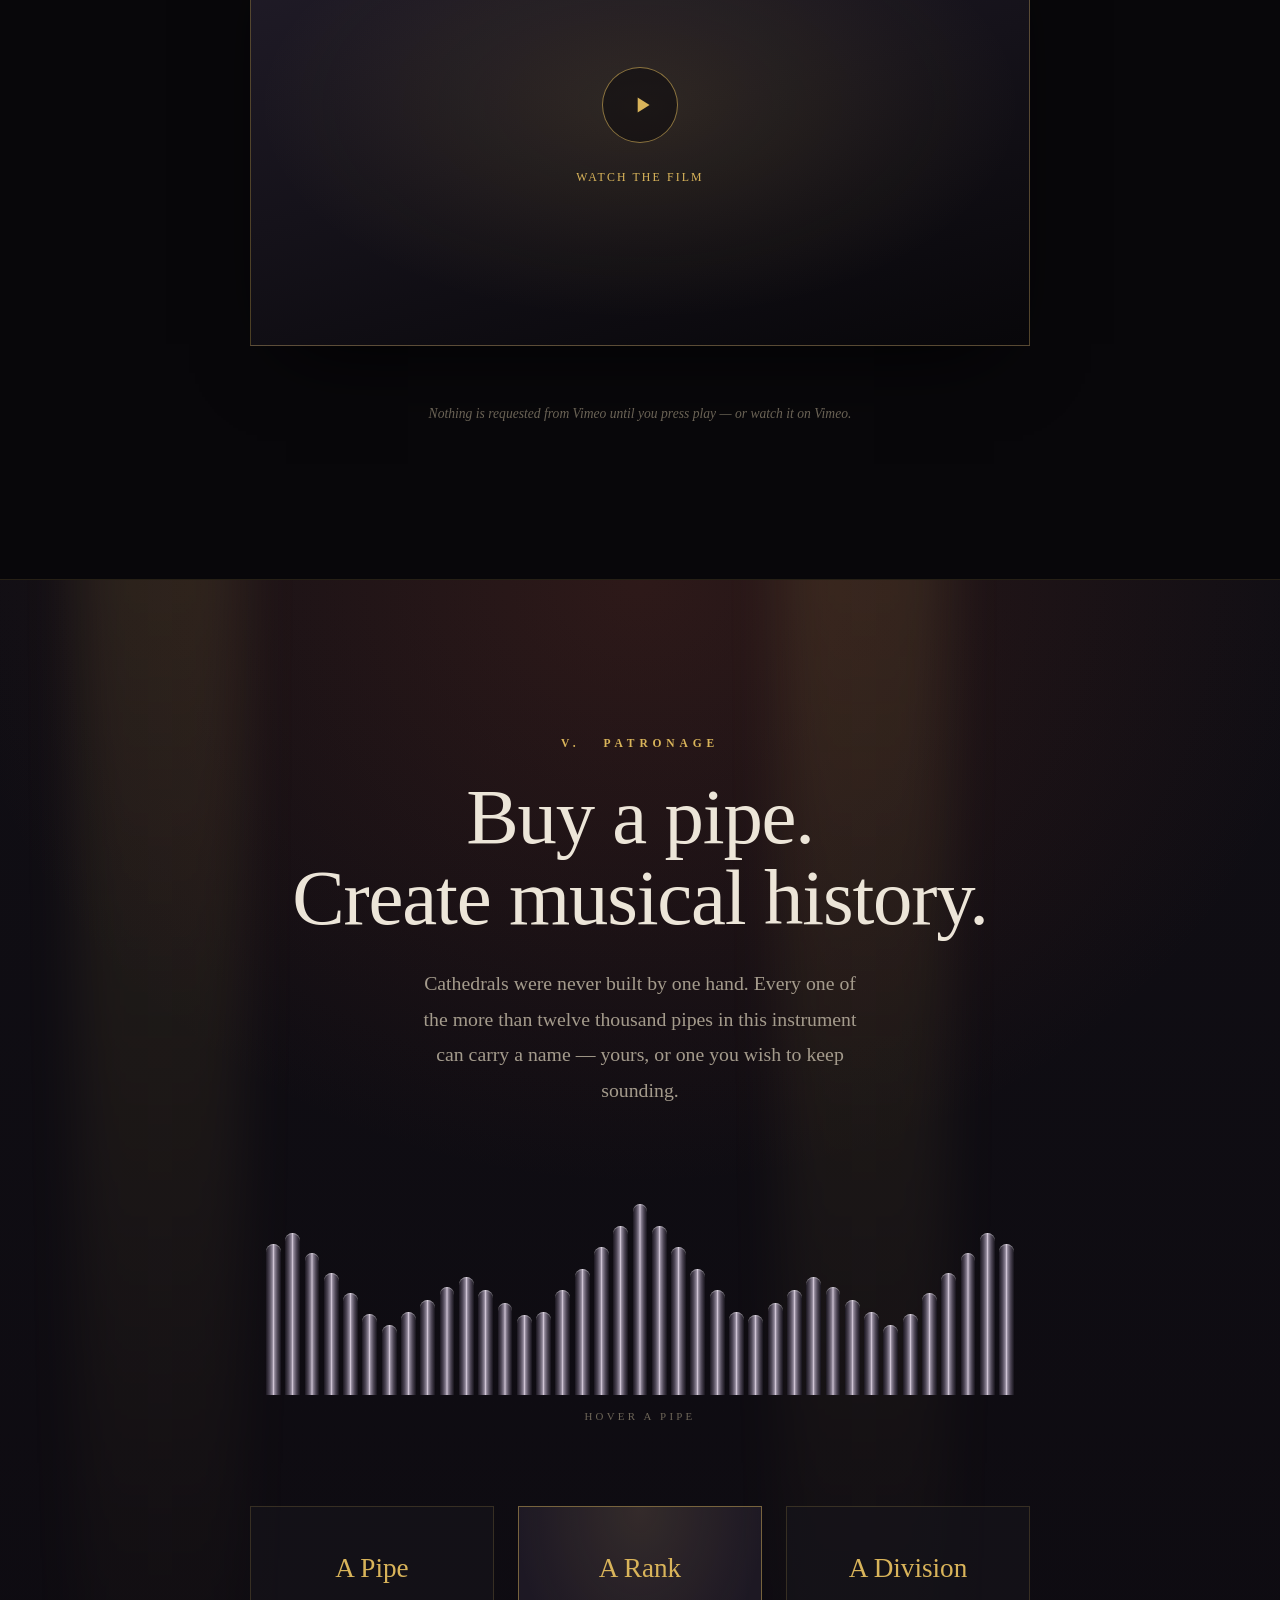
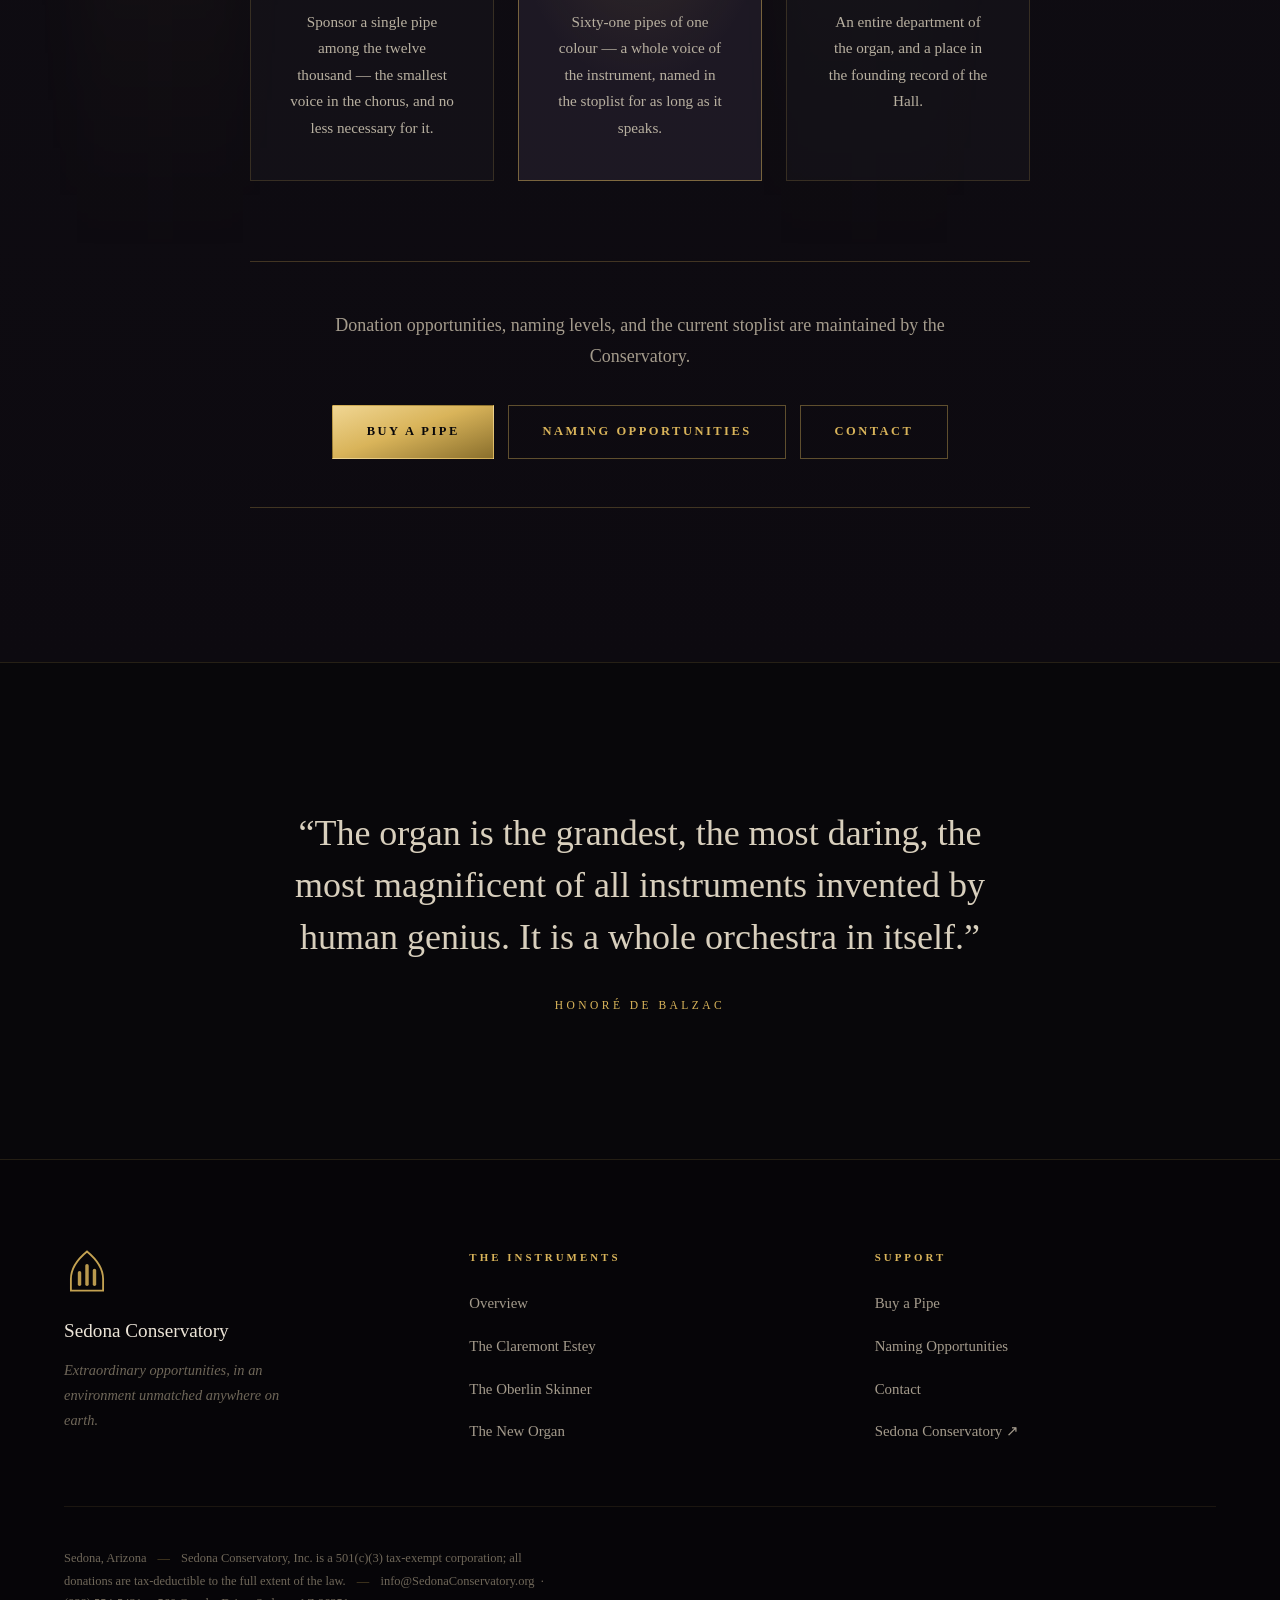
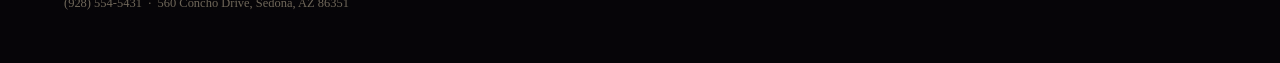
==== commit 3d825866: "Drop source attribution; the copy is the site's own The site is authored by the Conservatory, so fra" ====
--- a/index.html
+++ b/index.html
@@ -198,7 +198,7 @@
       </p>
     </div>
 
-    <blockquote class="said reveal">
+    <div class="prose reveal">
       <p>
         The Sedona Conservatory has located and secured two highly acclaimed landmark
         American organs: the Estey Magnum Opus 2981 (1931) from Claremont/Pomona College,
@@ -212,10 +212,9 @@
         console is being designed to play both of these organs as one cohesive
         instrument.
       </p>
-      <cite>Sedona Conservatory &mdash; <a href="https://sedonaconservatory.org/concert-organ/" target="_blank" rel="noopener">source</a></cite>
-    </blockquote>
-
-    <blockquote class="said reveal">
+    </div>
+
+    <div class="prose reveal">
       <p>
         Just as the preservation and continued enjoyment of Sedona&rsquo;s iconic red-rock
         monuments are at the heart of Sedona&rsquo;s commitment and ongoing legacy, the Sedona
@@ -227,8 +226,8 @@
         Conservatory will constitute a breathtaking monument of extraordinary international
         significance and distinction.
       </p>
-      <cite>Weston Harris, Organ Crafter &mdash; <a href="https://sedonaconservatory.org/concert-organ/" target="_blank" rel="noopener">source</a></cite>
-    </blockquote>
+      <p class="byline">Weston Harris, Organ Crafter</p>
+    </div>
 
     <p class="body-lg reveal">
       The instrument will be housed within an existing structure in Sedona, yet to be
@@ -312,7 +311,6 @@
             comprehensively employ this international design &mdash; a concept which eventually
             became known as &lsquo;The American Classic.&rsquo;
           </p>
-          <p class="panel__note">From the Sedona Conservatory&rsquo;s account</p>
           <p class="card__cta"><a class="btn btn--ghost" href="estey.html">The Estey&rsquo;s story</a></p>
         </div>
       </article>
@@ -349,14 +347,11 @@
             his direction; he passed away within a year of completing it. It contains
             approximately 12 vintage pipe sets from the 1915 E. M. Skinner organ before it.
           </p>
-          <p class="panel__note">From the Sedona Conservatory&rsquo;s account</p>
           <p class="card__cta"><a class="btn btn--ghost" href="oberlin.html">The Skinner&rsquo;s story</a></p>
         </div>
       </article>
 
     </div>
-
-    <p class="fineprint reveal">Descriptions of the two instruments are quoted from the Sedona Conservatory and the Organ Historical Society. <a href="https://sedonaconservatory.org/concert-organ/" target="_blank" rel="noopener">Read the original</a>.</p>
 
     <!-- Console -->
     <div class="console reveal">
@@ -690,8 +685,8 @@
       Sedona Conservatory, Inc. is a 501(c)(3) tax-exempt corporation; all donations are
       tax-deductible to the full extent of the law.
       <span class="crypt__sep">&mdash;</span>
-      An independent tribute page, not affiliated with the Sedona Conservatory. Text is
-      transcribed from the Conservatory&rsquo;s own published pages.
+      info@SedonaConservatory.org &nbsp;&middot;&nbsp; (928) 554-5431
+      &nbsp;&middot;&nbsp; 560 Concho Drive, Sedona, AZ 86351
     </p>
   </div>
 </footer>
--- a/assets/css/cathedral.css
+++ b/assets/css/cathedral.css
@@ -1538,33 +1538,26 @@
 .modal__actions .btn { min-width: 0; padding-inline: 1.4rem; letter-spacing: .14em; }
 
 /* ═══════════════════════════════════════════════════════════════════════════
-   SAID — a passage in the Conservatory's (or a source's) own words
-   ═══════════════════════════════════════════════════════════════════════════ */
-.said {
-  position: relative;
+   PROSE — the main body copy of a section
+   ═══════════════════════════════════════════════════════════════════════════ */
+.prose {
   margin-block: clamp(2rem, 4vw, 2.75rem);
-  padding-left: clamp(1.25rem, 3vw, 2rem);
-  border-left: 2px solid rgba(217,180,90,.45);
   font-size: 1.06em;
   line-height: 1.85;
   color: #d5cdbd;
 }
-.said p + p { margin-top: 1.15rem; }
-.said strong { color: var(--gild); font-weight: 600; }
-.said cite {
-  display: block;
-  margin-top: 1.1rem;
-  font-style: normal;
+.prose p + p { margin-top: 1.15rem; }
+.prose strong { color: var(--gild); font-weight: 600; }
+
+/* A named author, where a section carries someone's perspective */
+.byline {
+  margin-top: 1.4rem;
   font-size: .66rem;
   letter-spacing: .22em;
   text-transform: uppercase;
-  color: var(--mist-dim);
-}
-.said cite a { color: var(--gild); border-bottom: 1px solid rgba(217,180,90,.3); }
-.said cite a:hover { color: var(--gild-bright); }
-
-/* Same voice, inside a centred section head */
-.section-head--center .said { margin-inline: auto; max-width: 60ch; text-align: left; }
+  color: var(--gild);
+  opacity: .85;
+}
 
 /* ═══════════════════════════════════════════════════════════════════════════
    DONOR LEVELS — the Conservatory's published ladder of named pipe sets
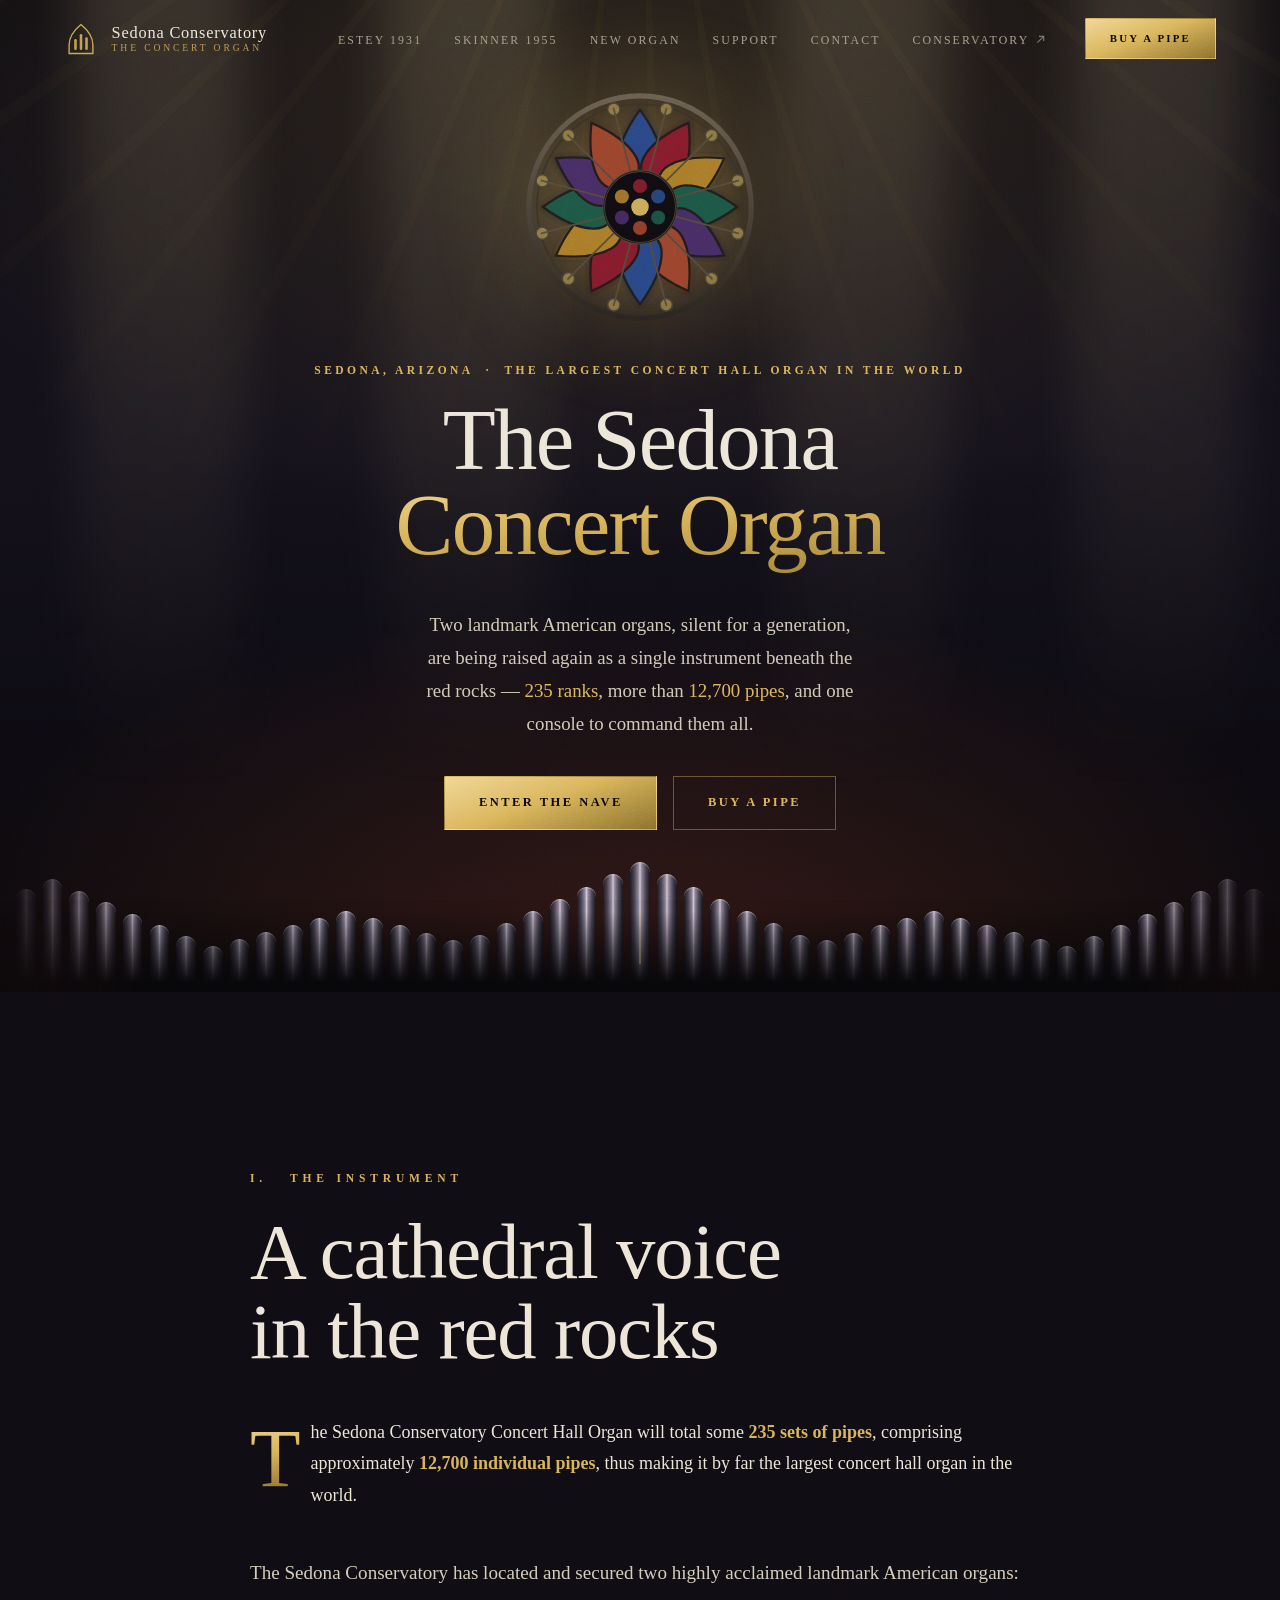
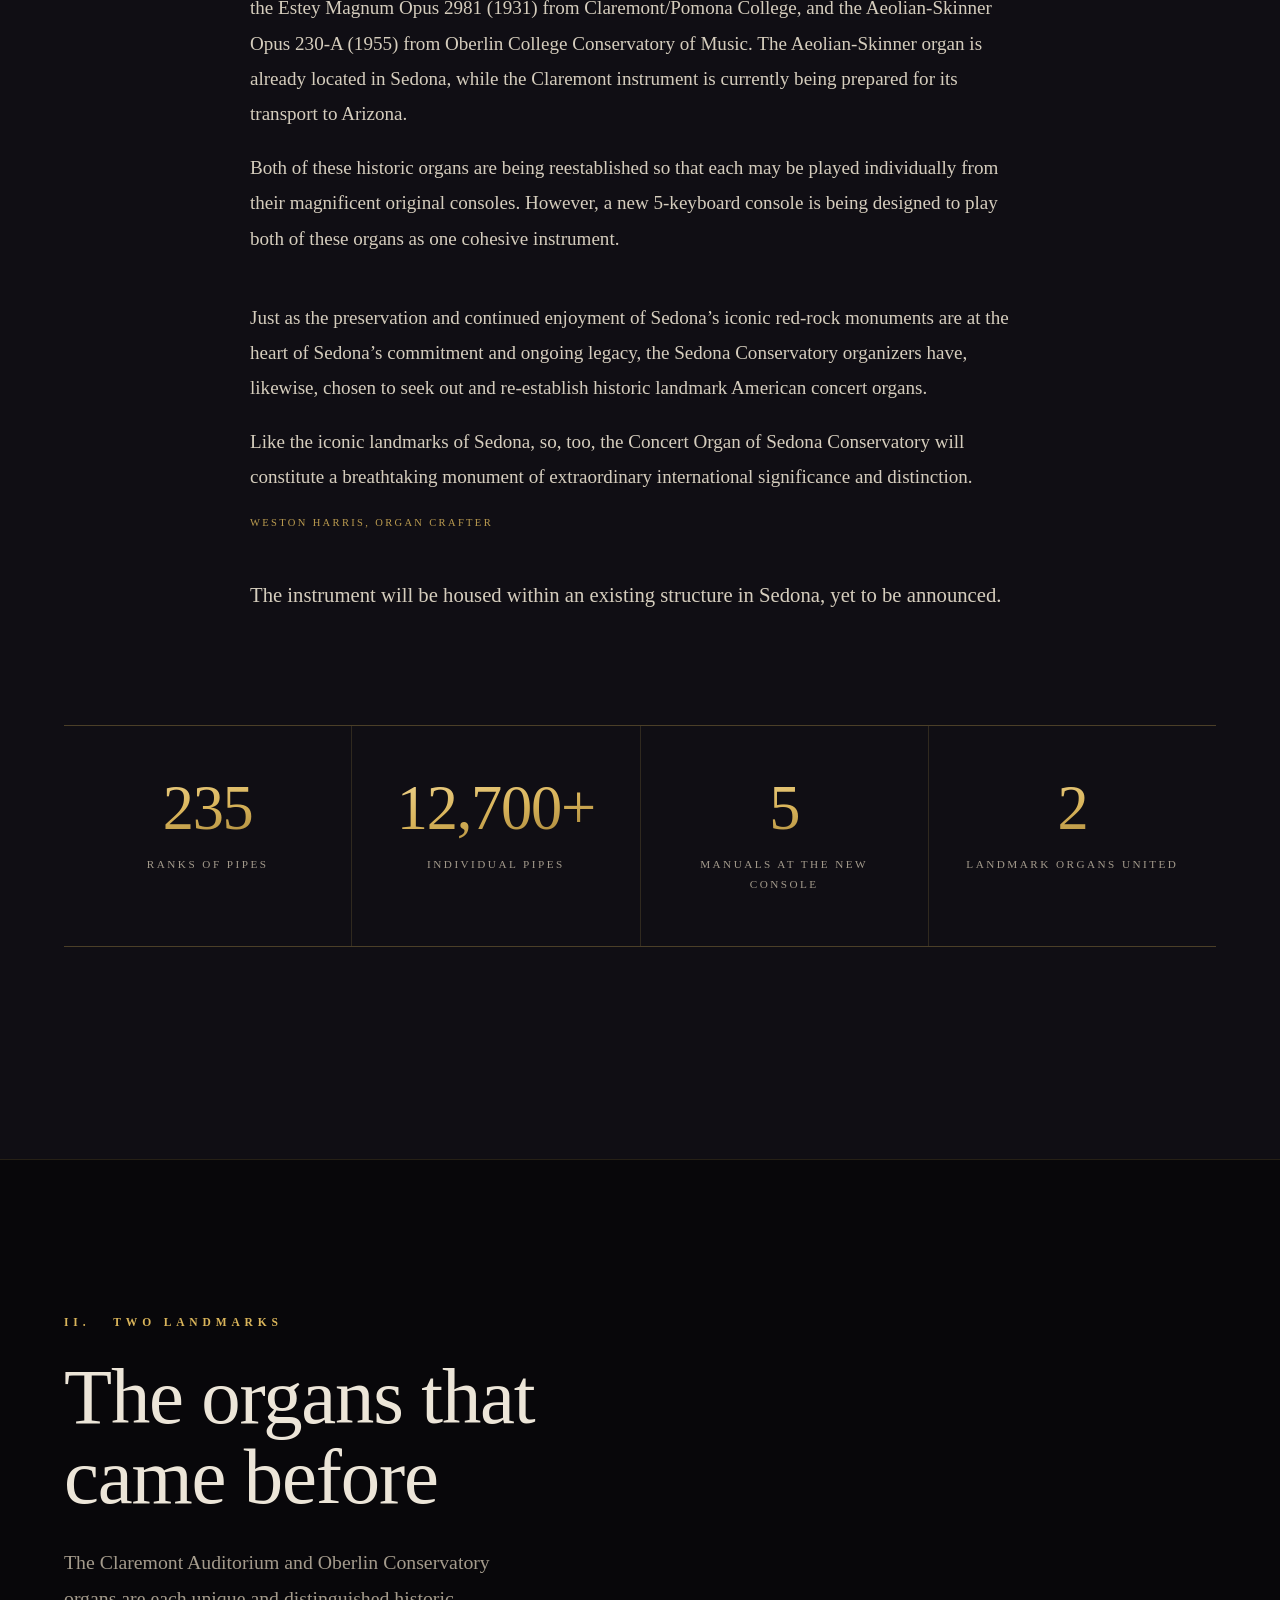
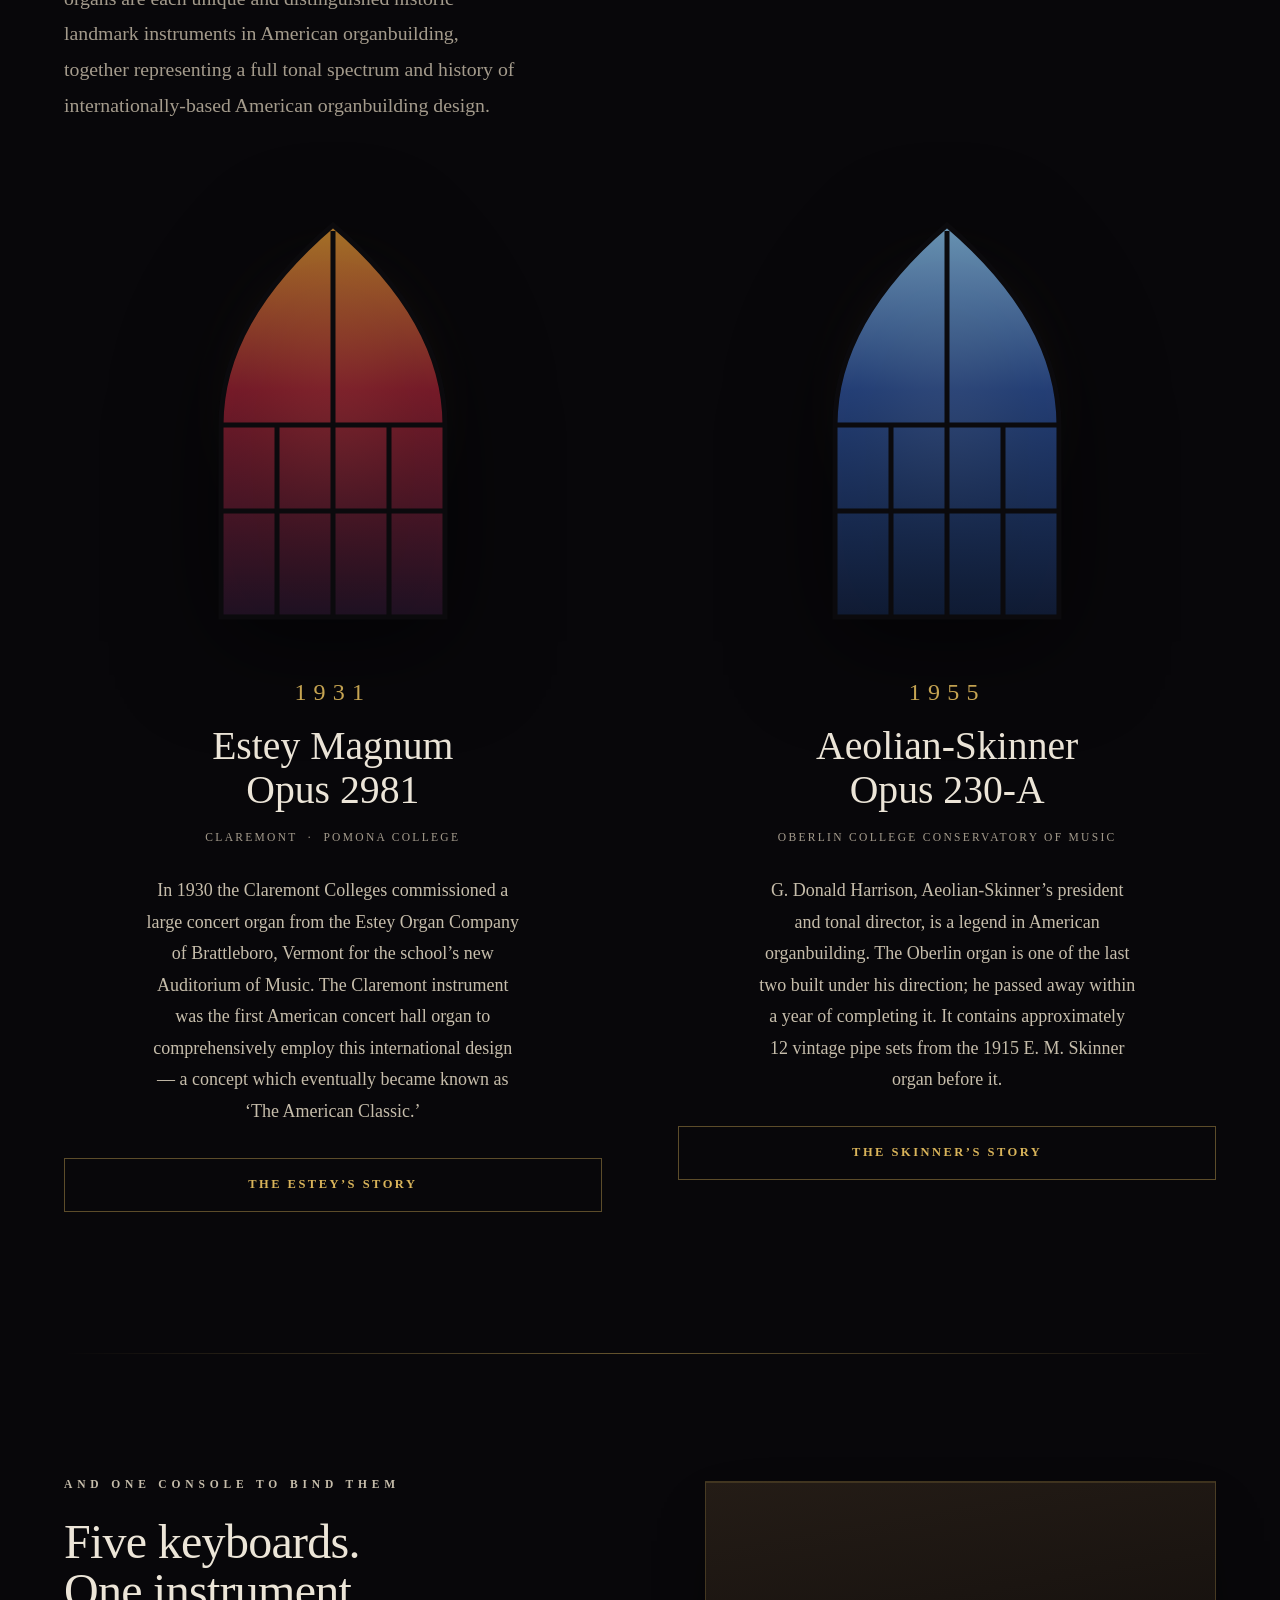
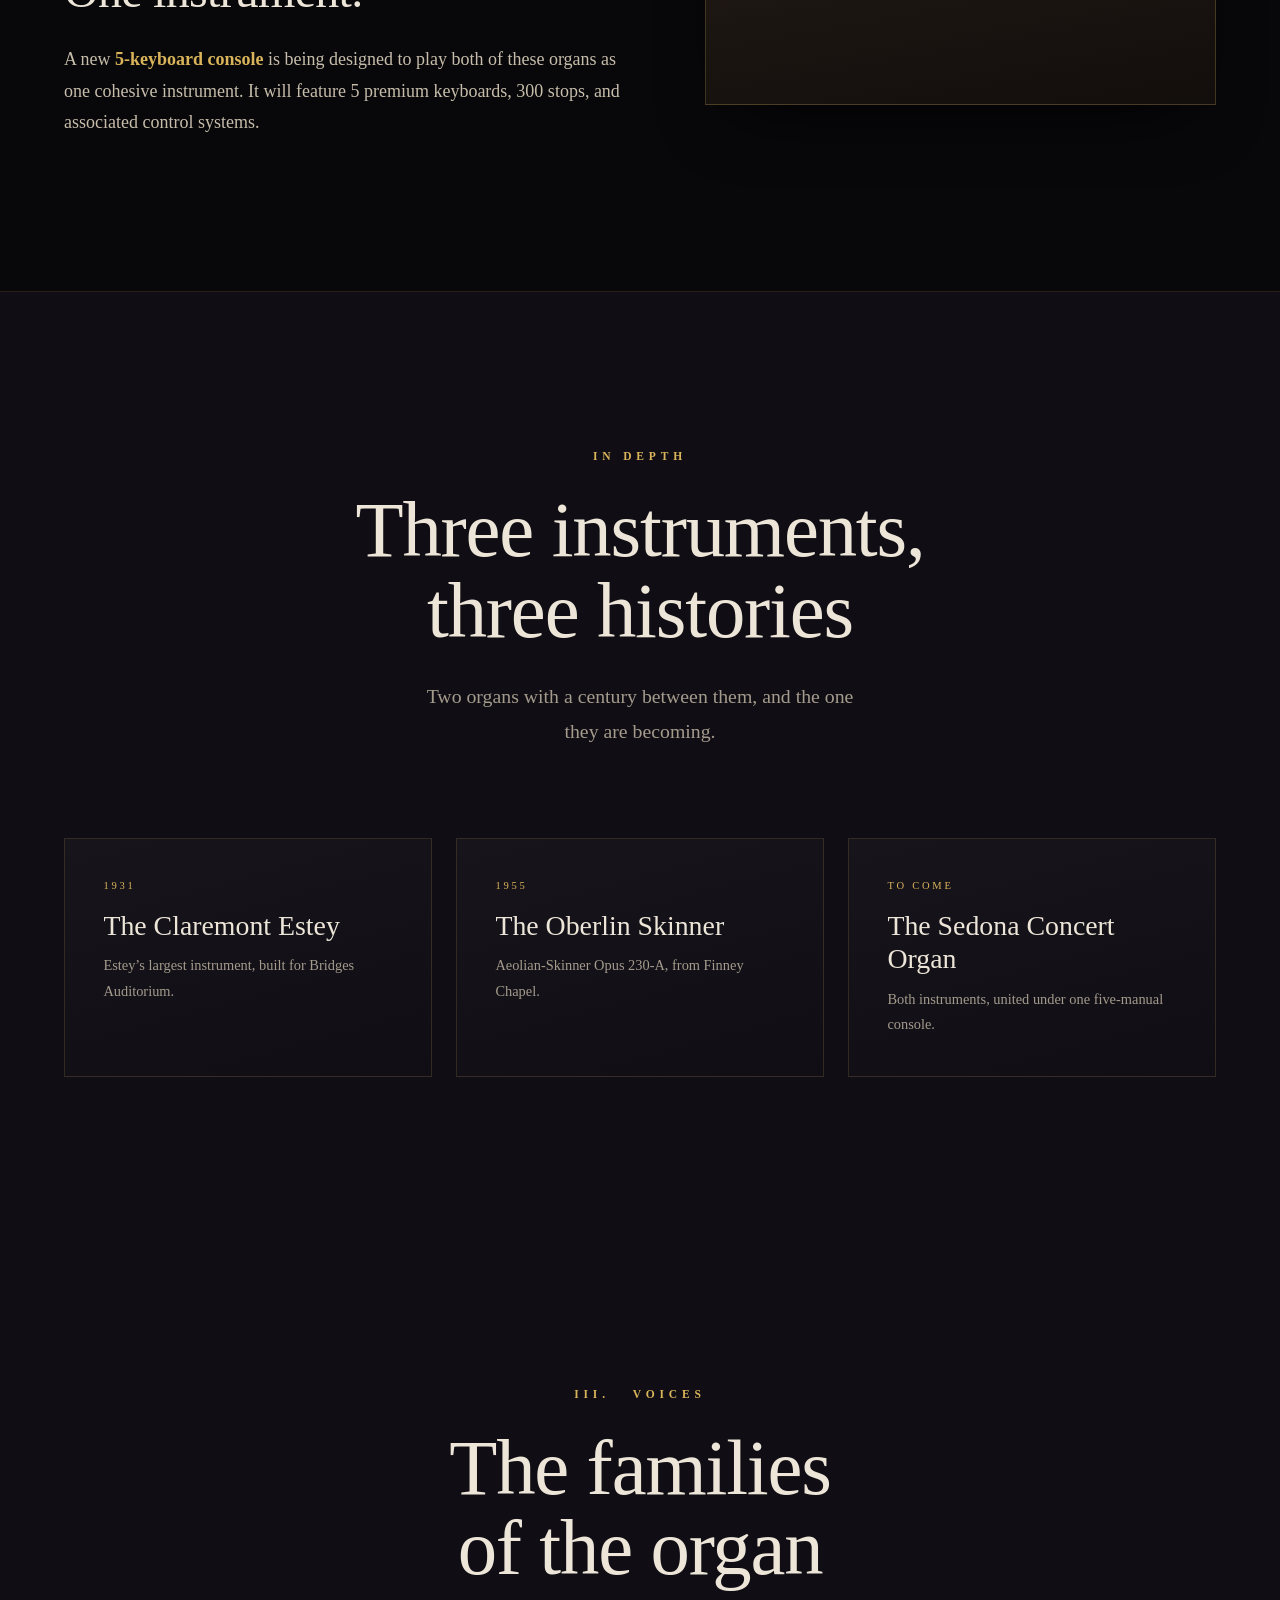
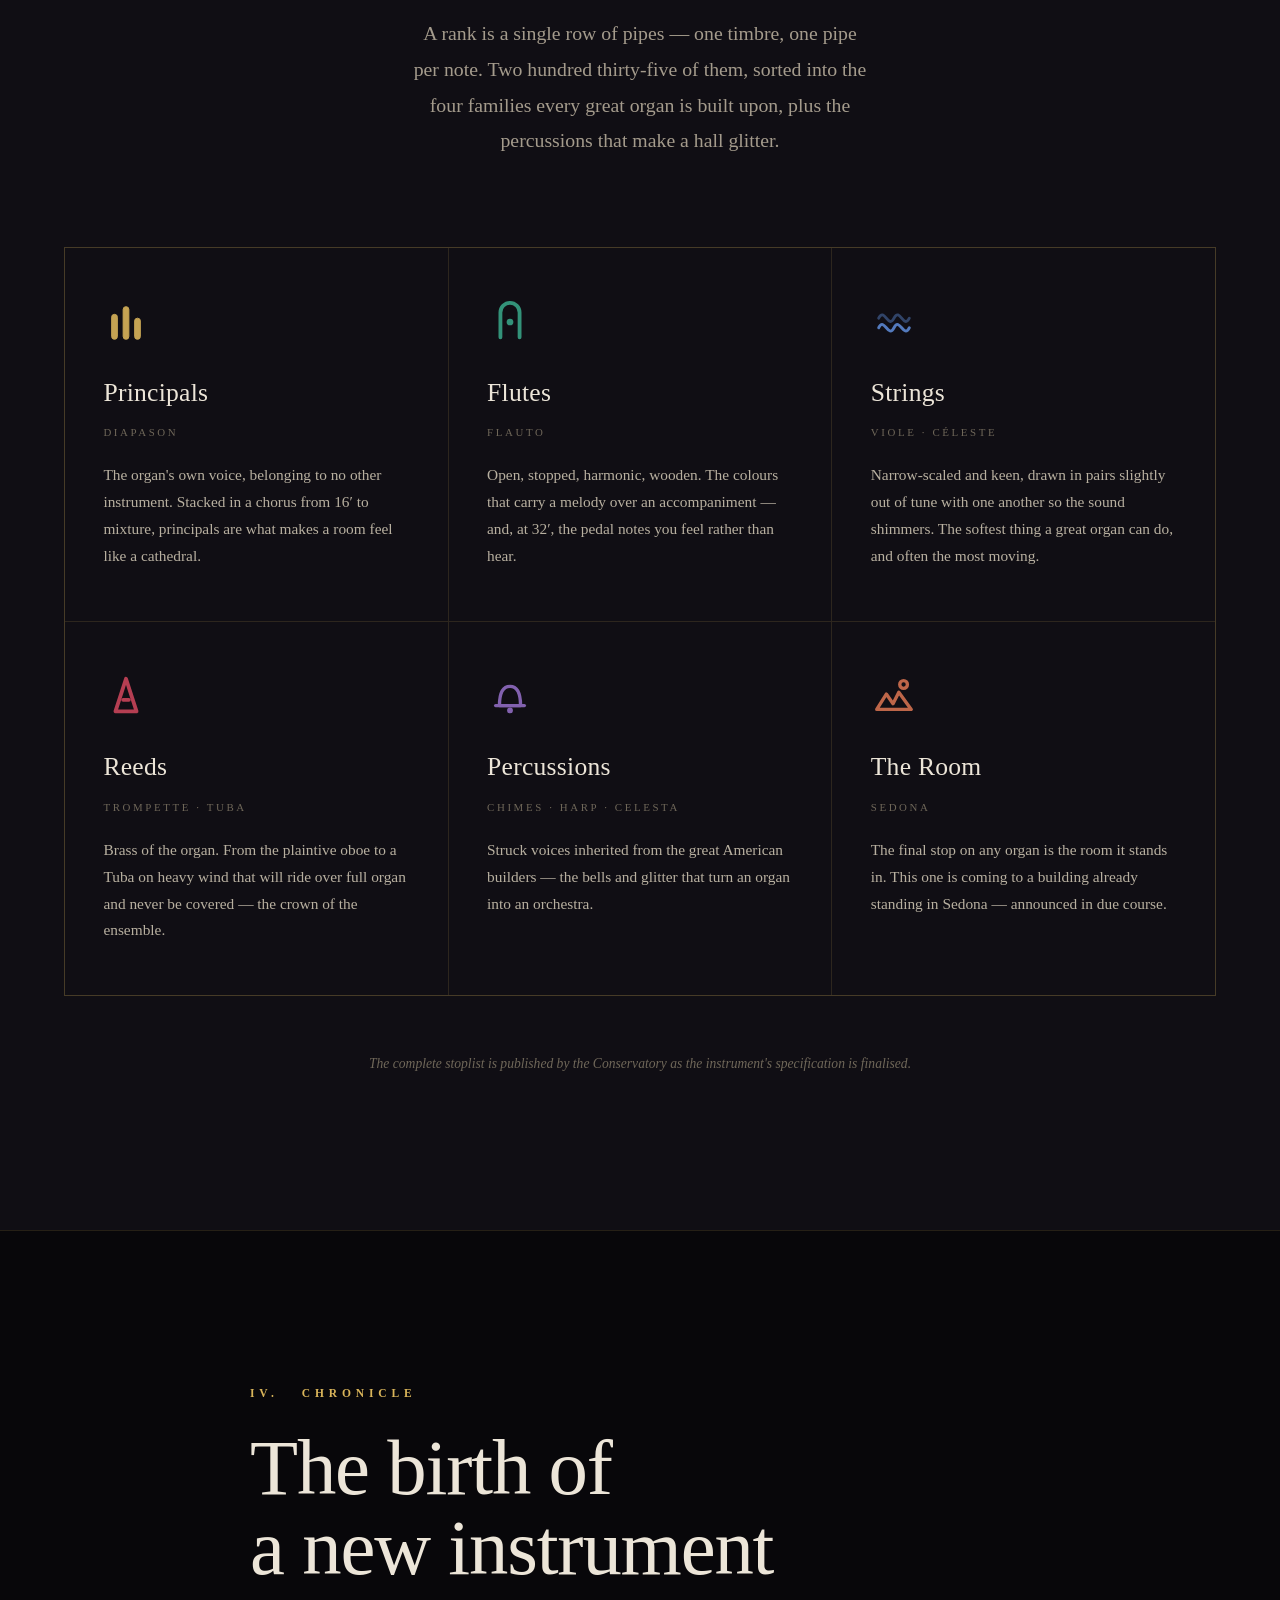
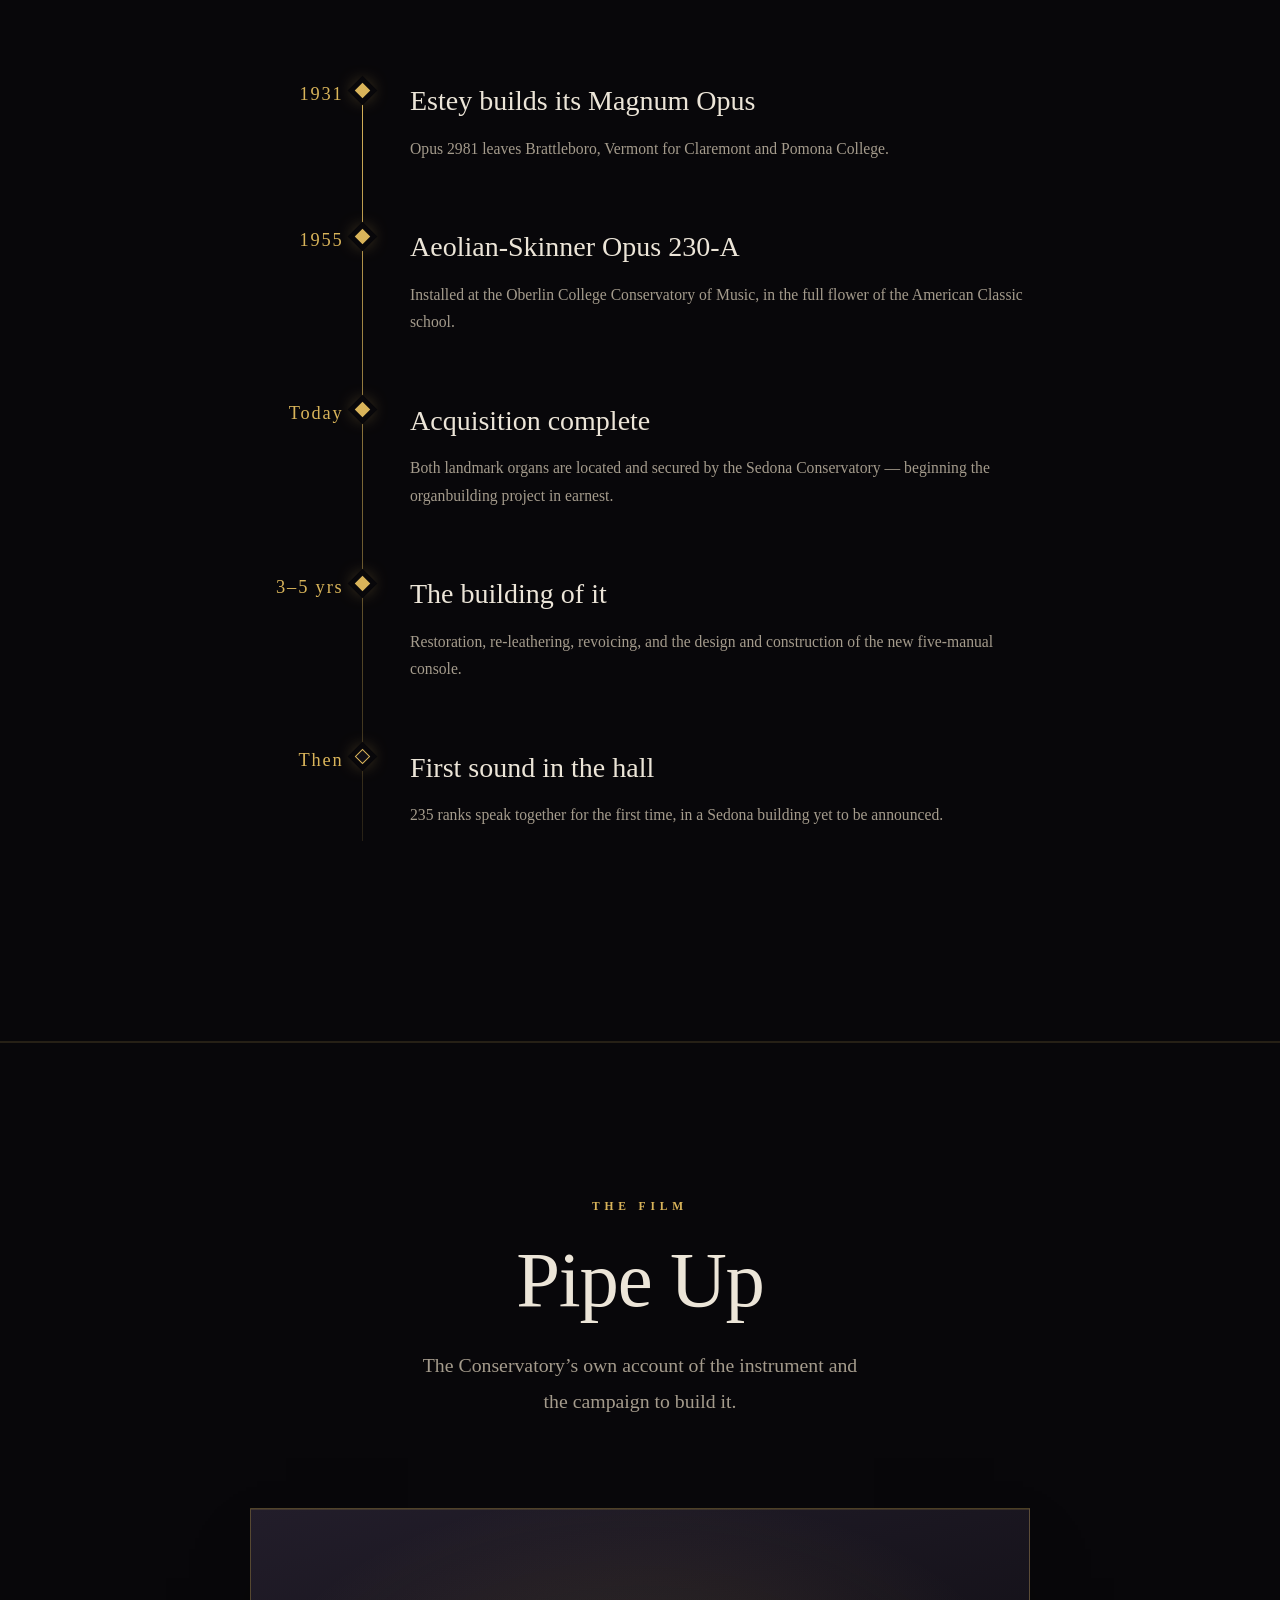
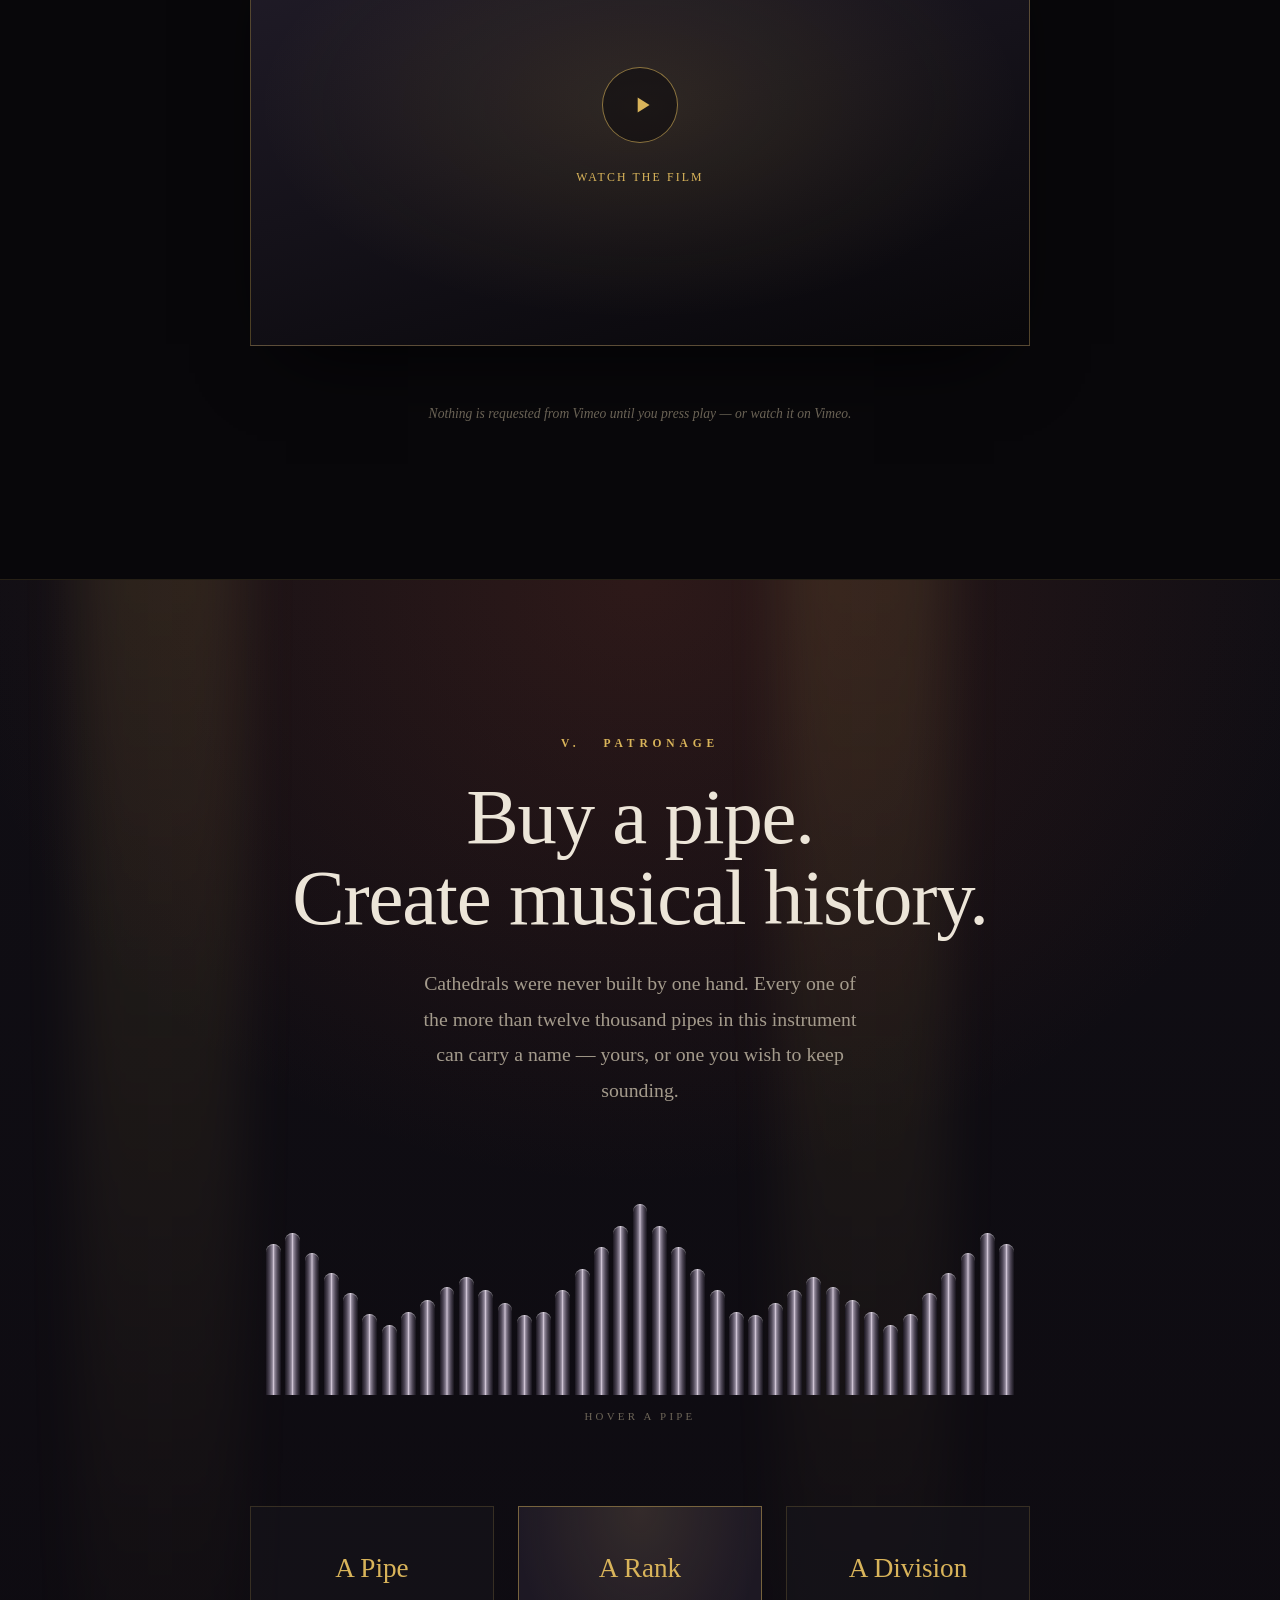
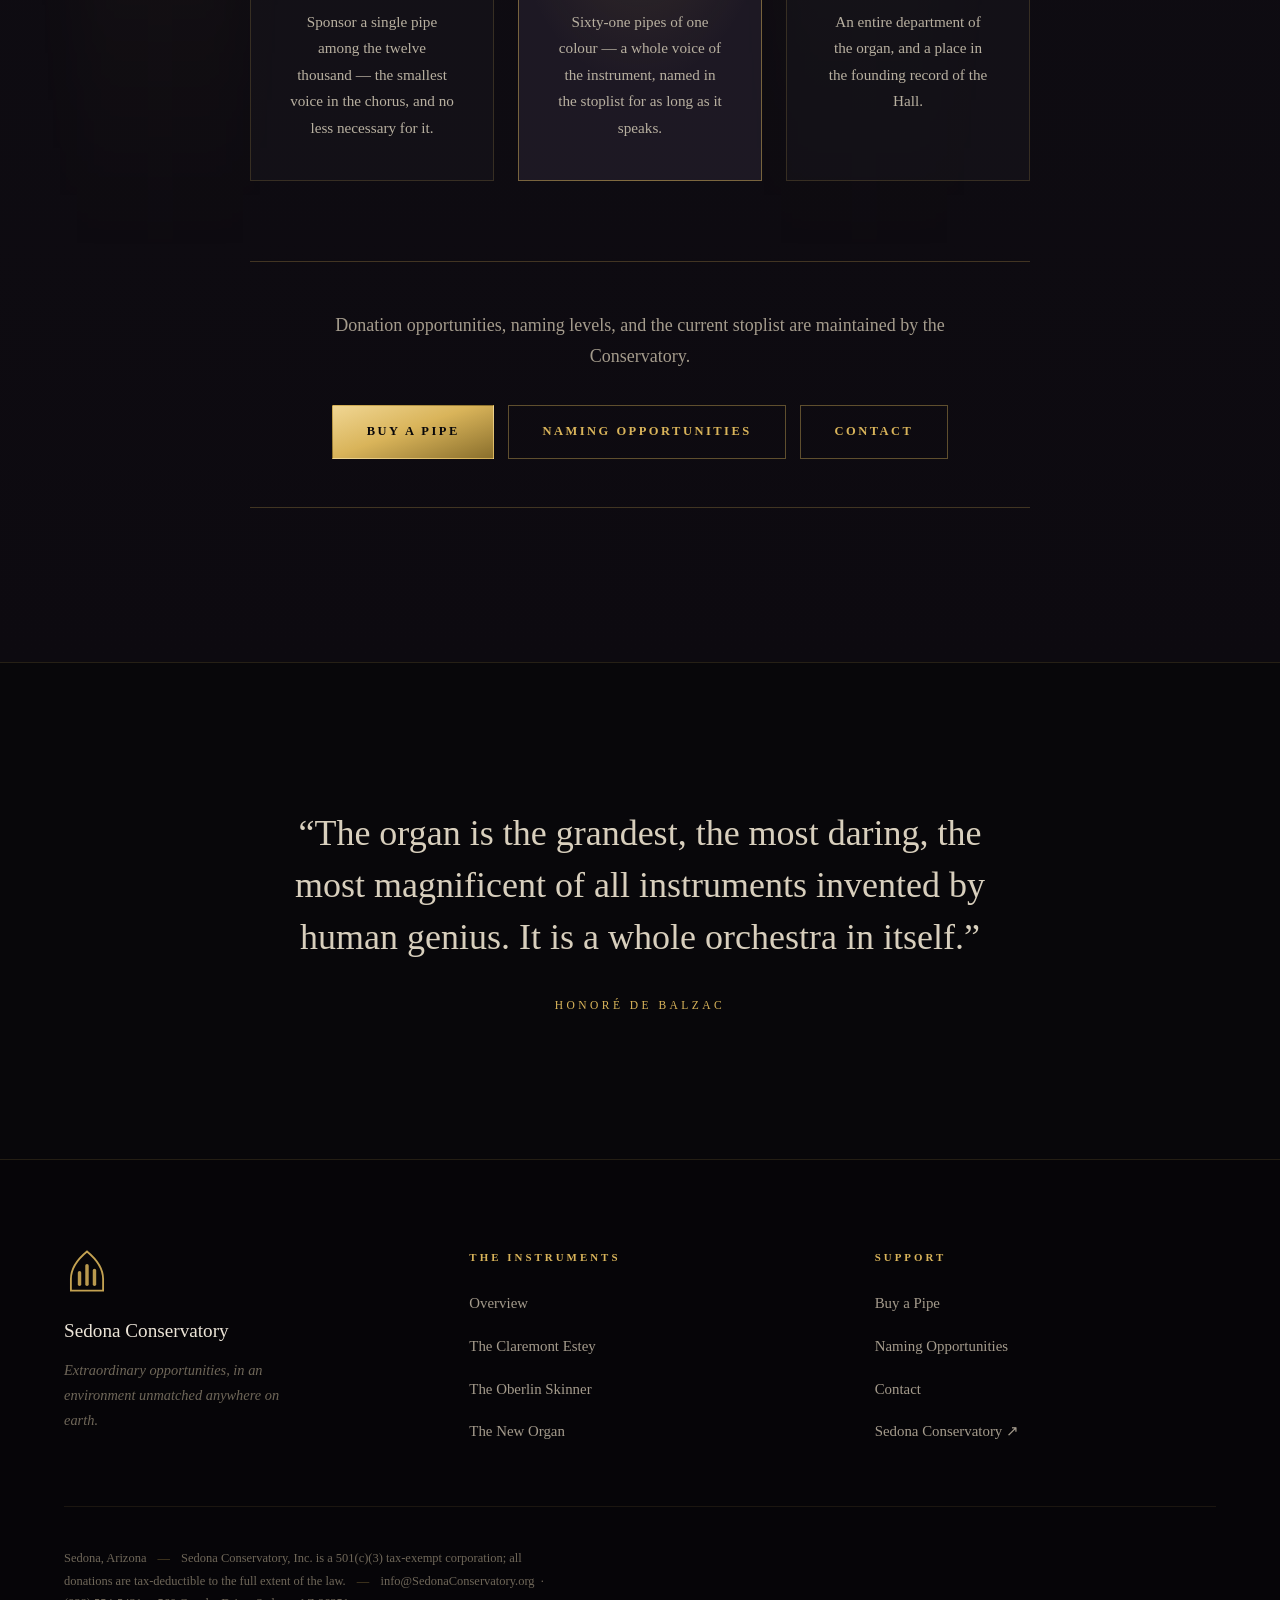
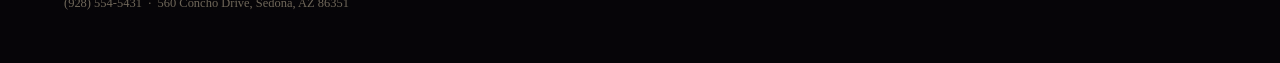
==== commit 4aea1575: "Update headings in index.html for clarity" ====
--- a/index.html
+++ b/index.html
@@ -188,7 +188,7 @@
 <section class="section section--invocation" id="instrument">
   <div class="wrap wrap--narrow">
     <p class="kicker reveal">I. &nbsp; The Instrument</p>
-    <h2 class="display reveal">A cathedral voice<br>in canyon country</h2>
+    <h2 class="display reveal">A cathedral voice<br>in the red rocks</h2>
 
     <div class="illuminated reveal">
       <p>
@@ -506,7 +506,7 @@
   <div class="wrap wrap--narrow">
     <header class="section-head reveal">
       <p class="kicker">IV. &nbsp; Chronicle</p>
-      <h2 class="display">Ninety years,<br>one instrument</h2>
+      <h2 class="display">The birth of<br>a new instrument</h2>
     </header>
 
     <ol class="chronicle reveal-group">
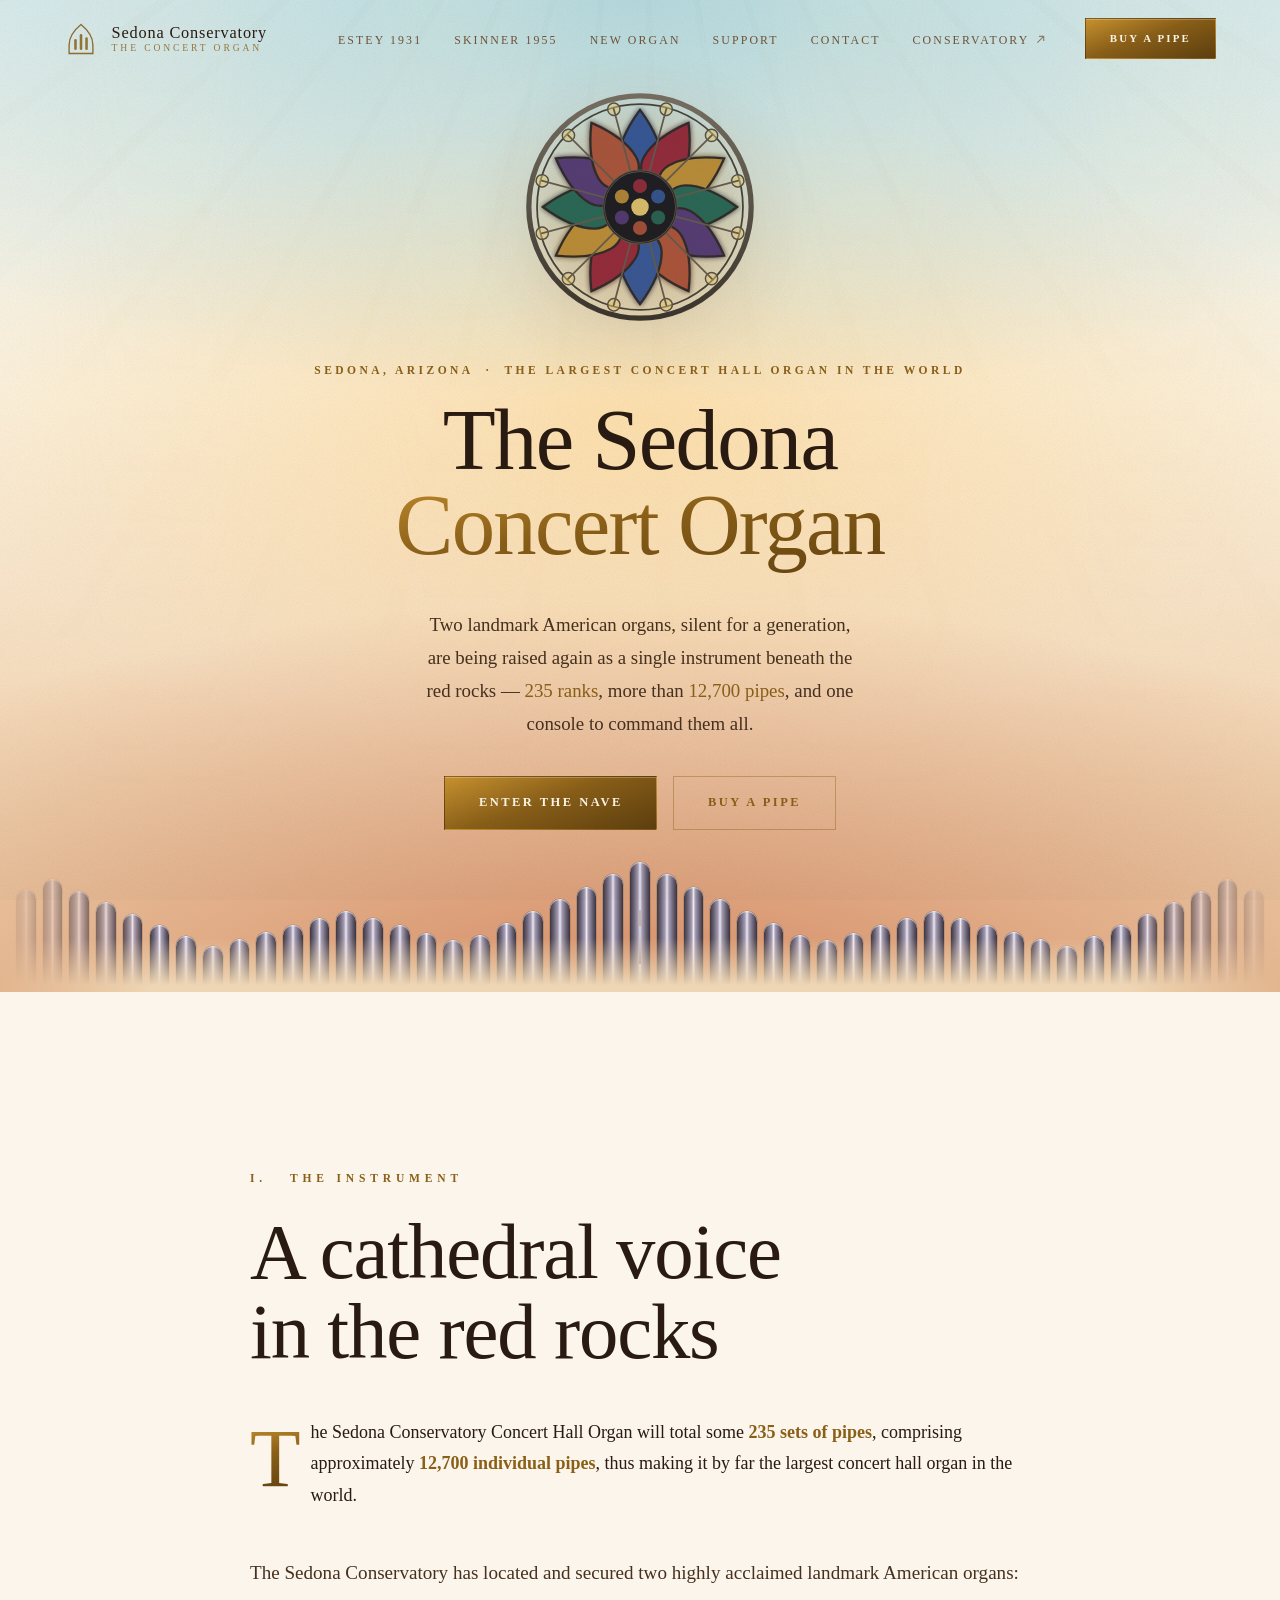
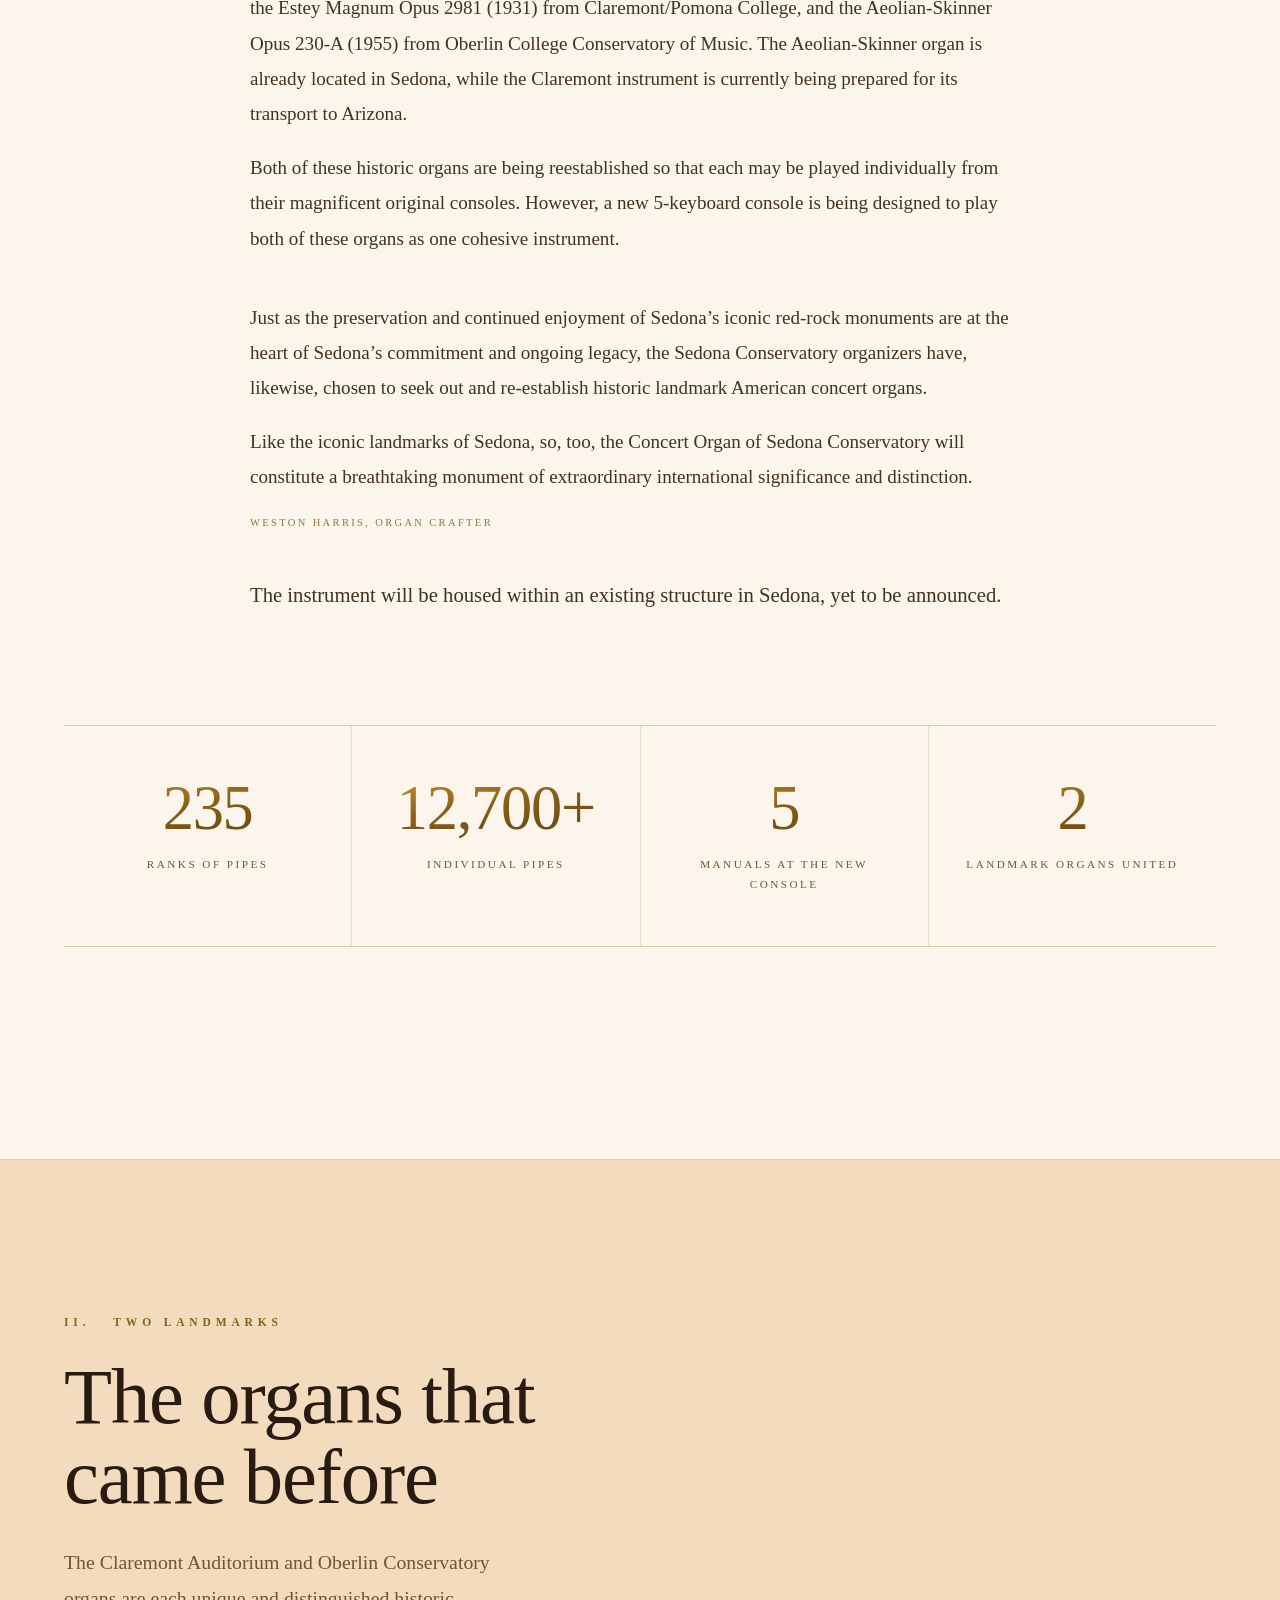
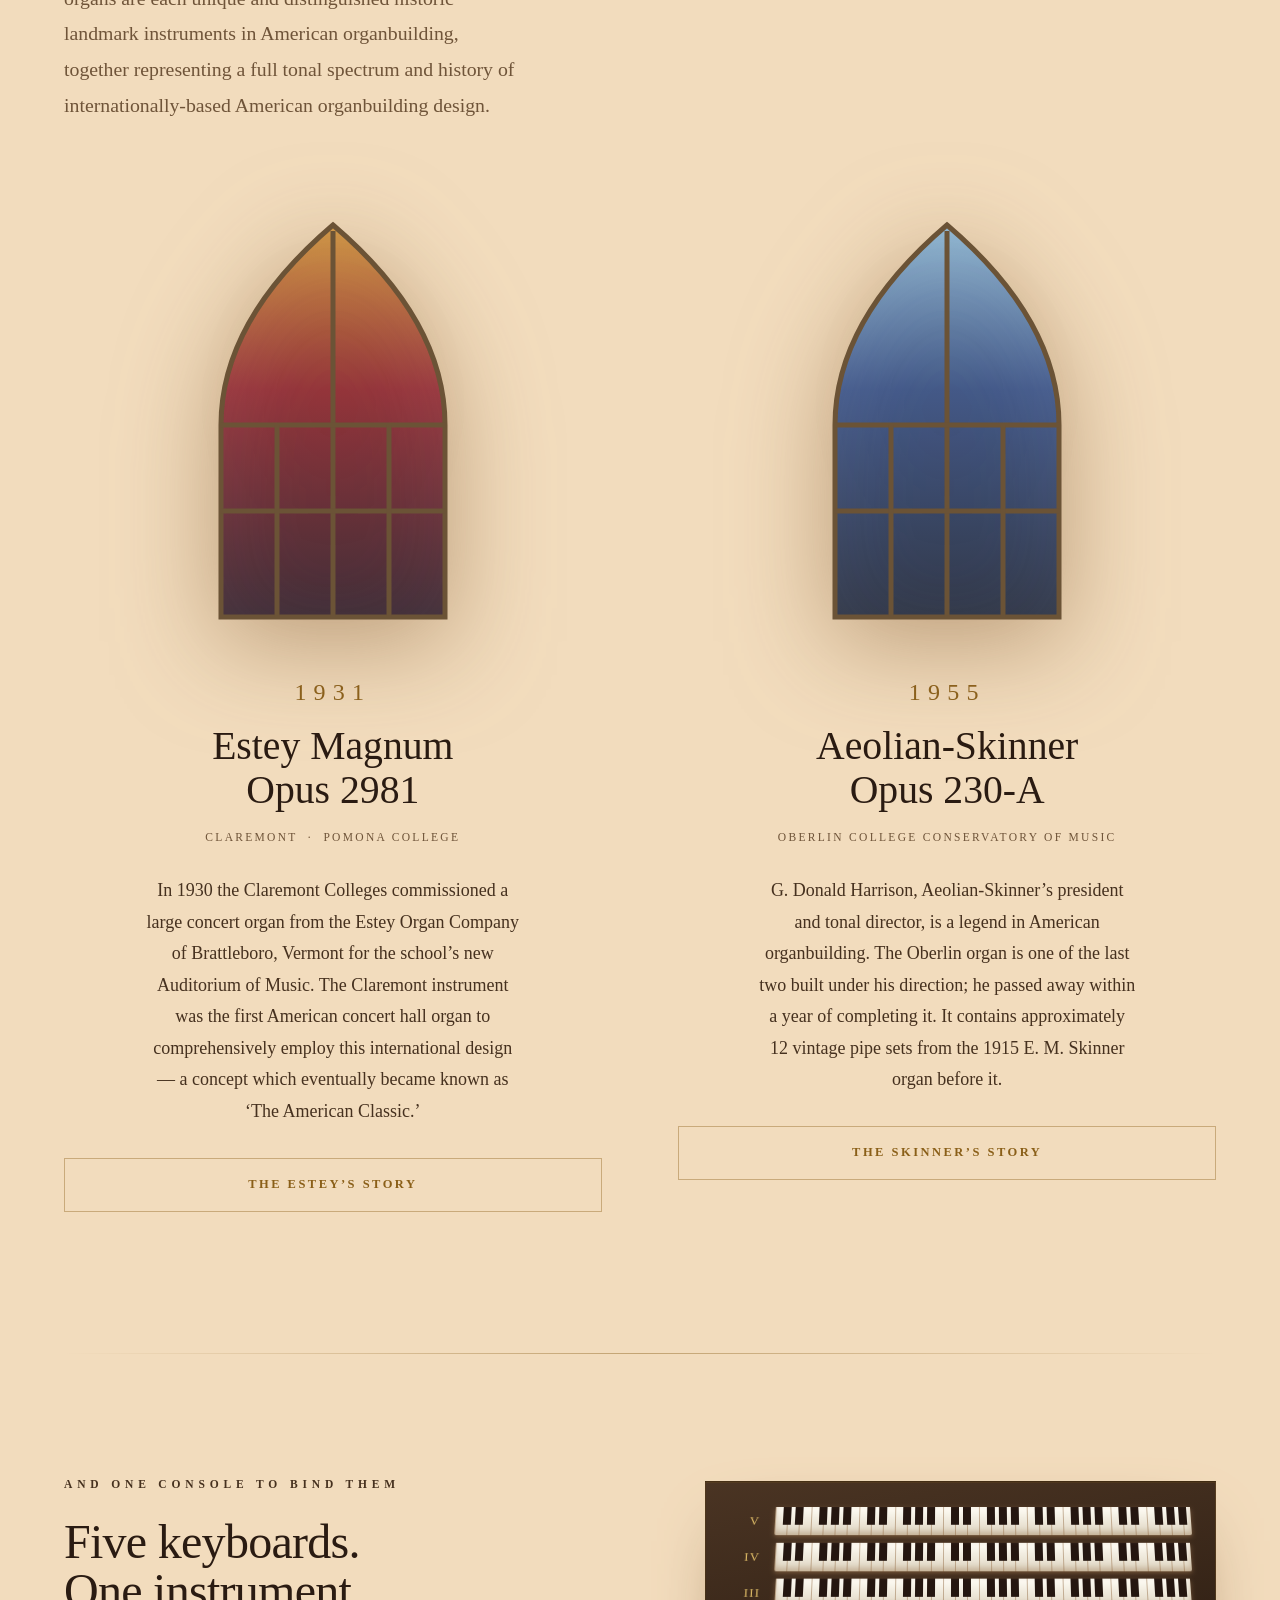
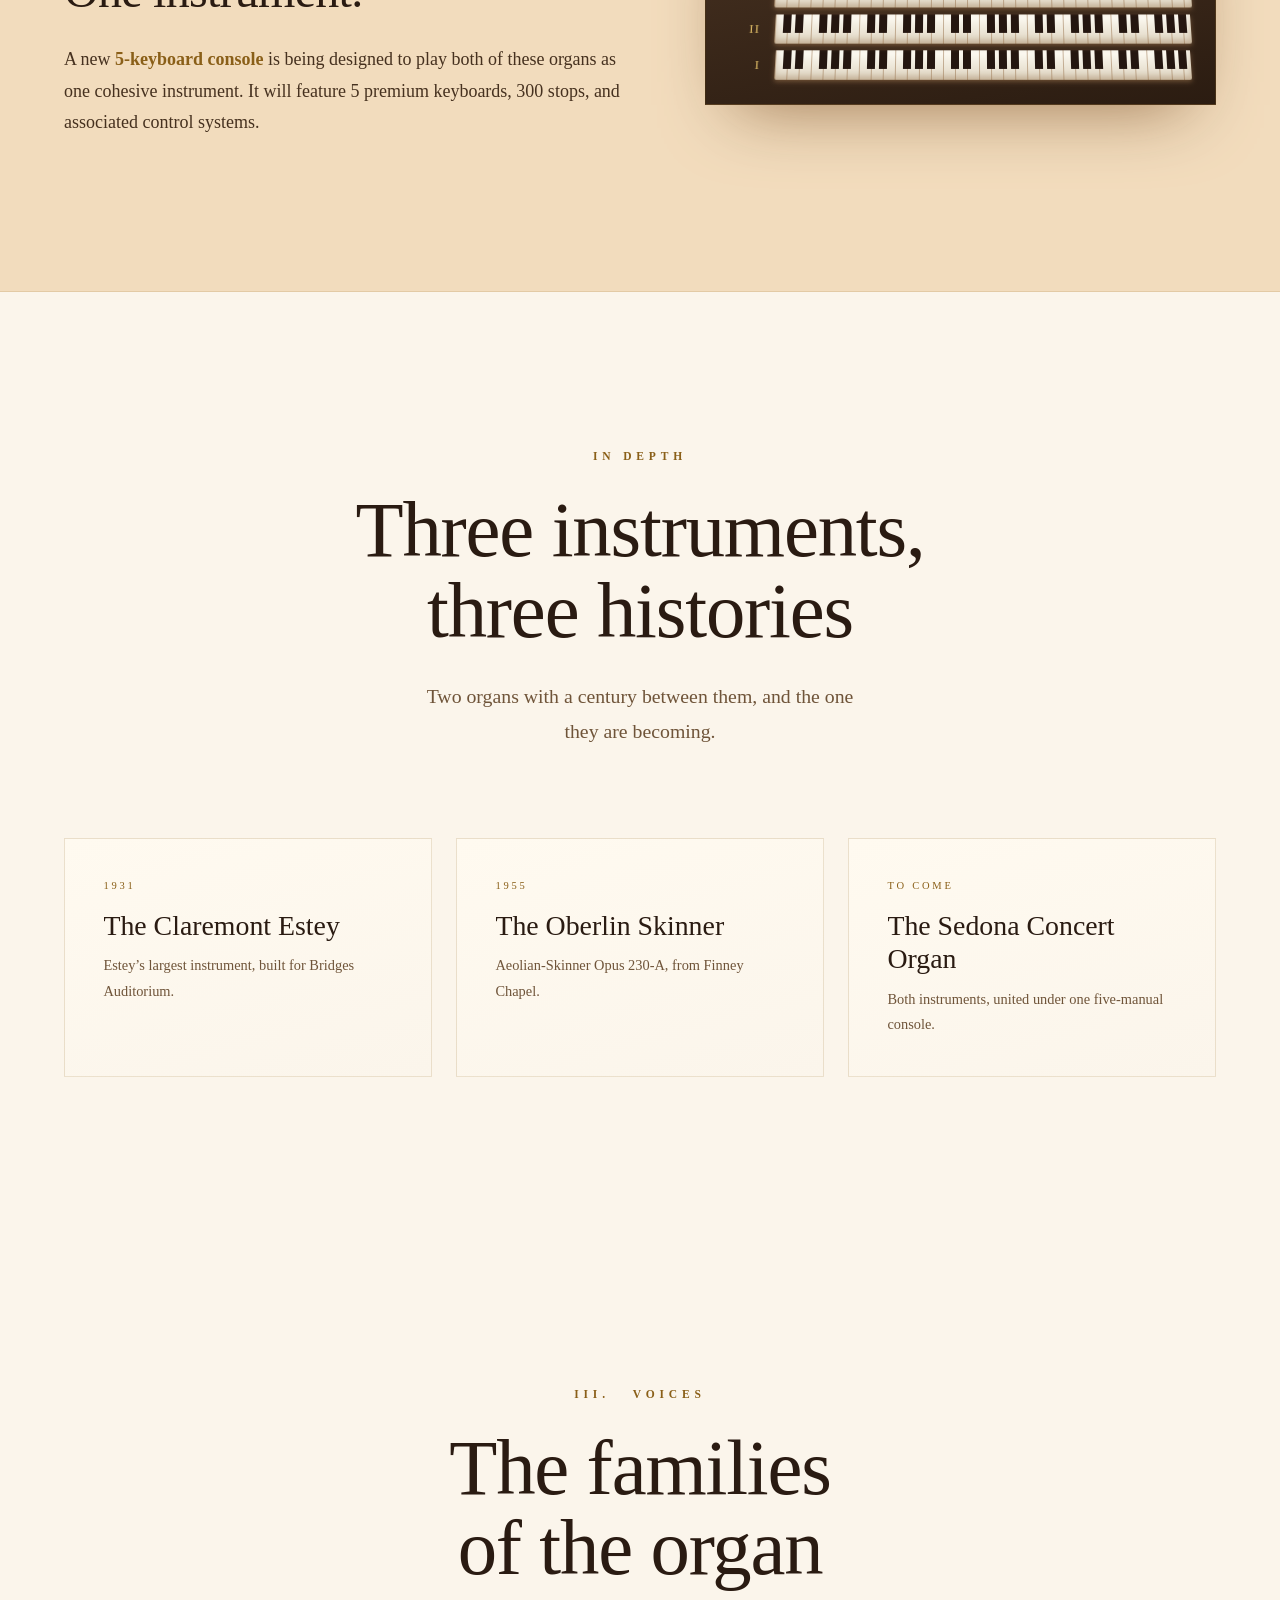
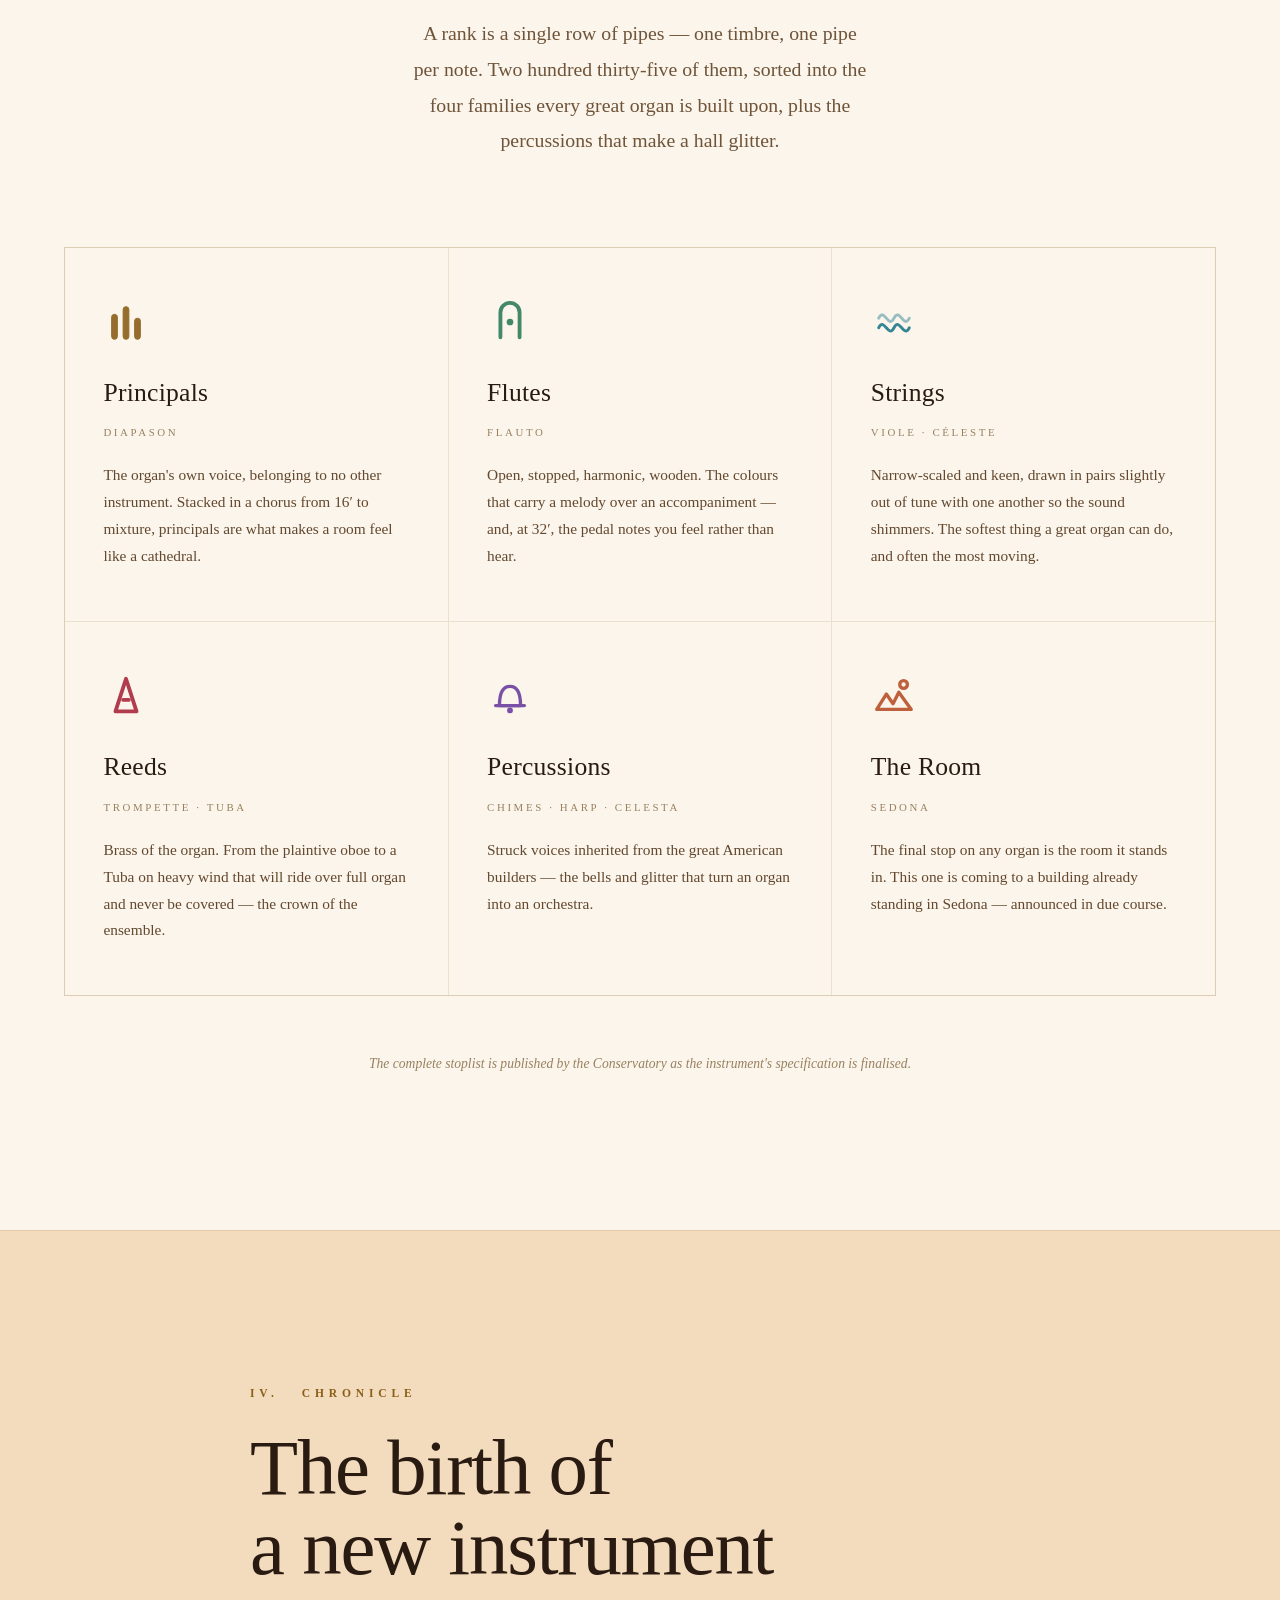
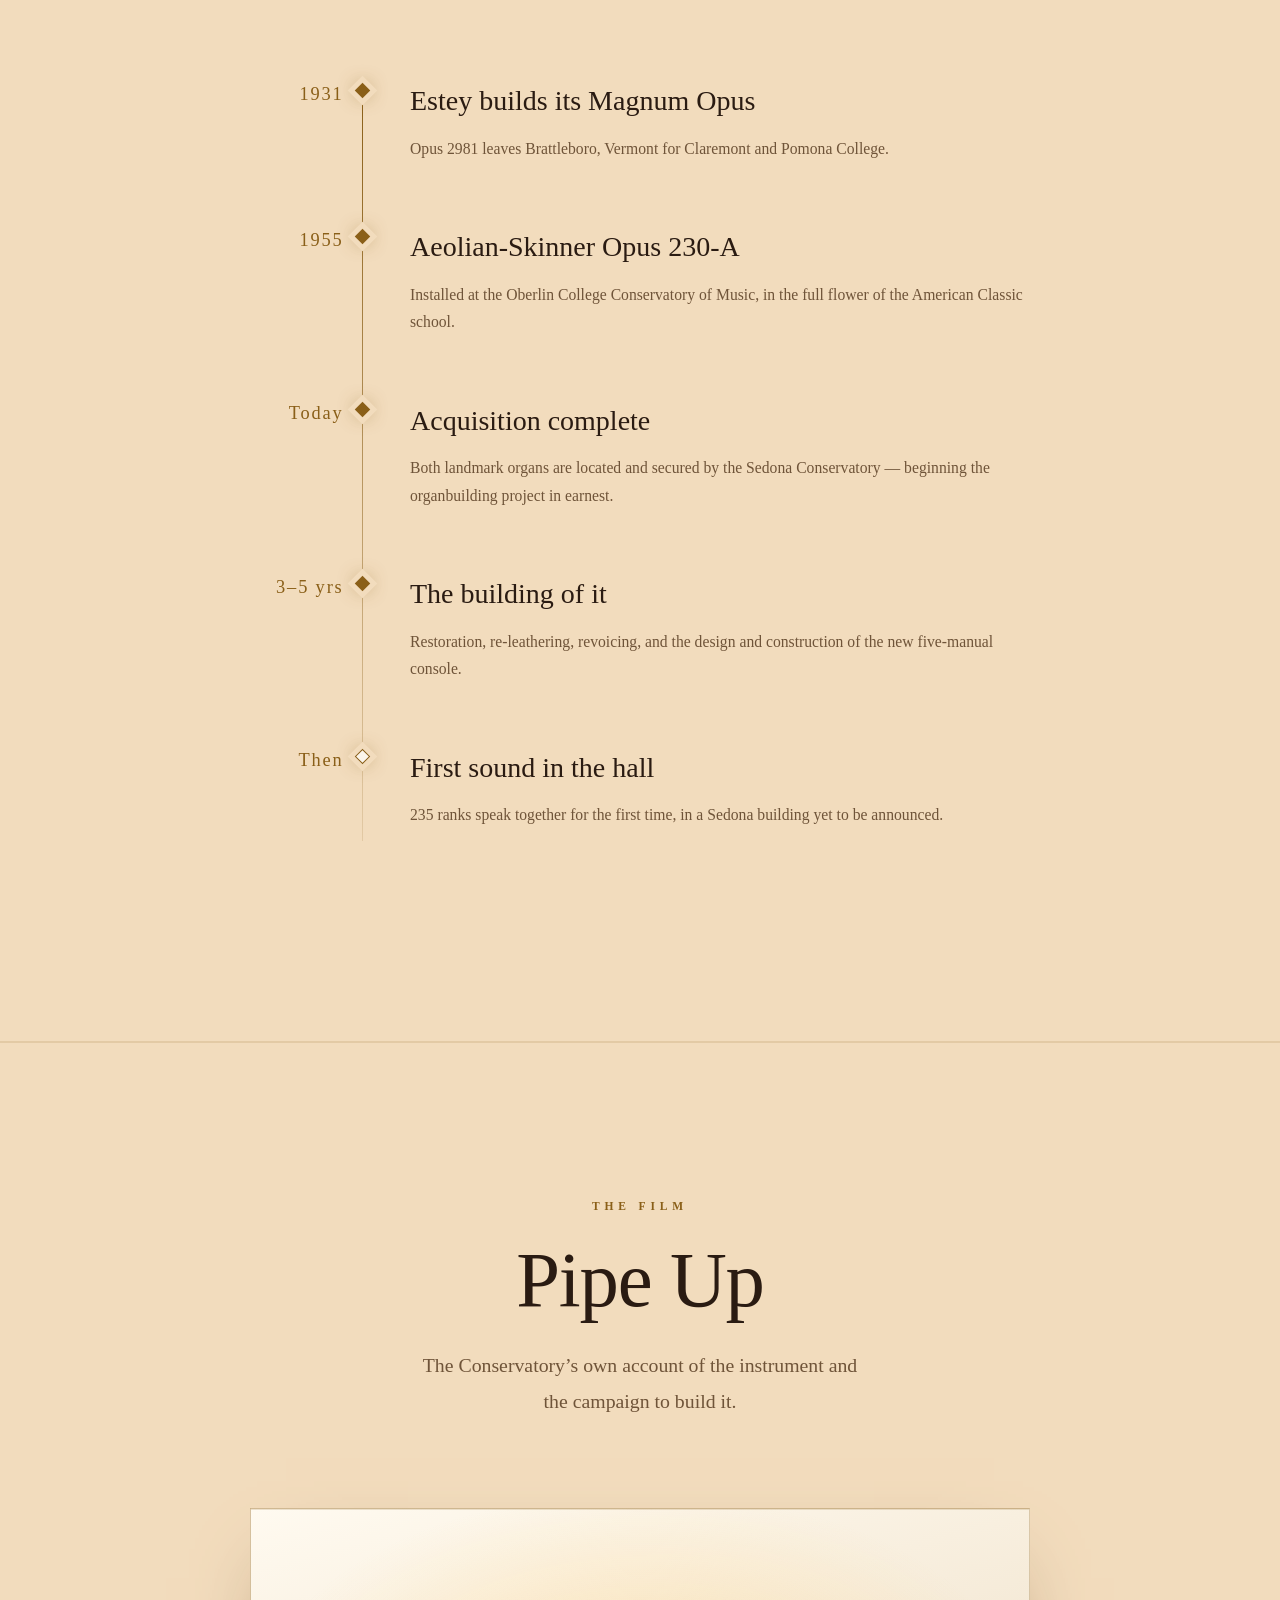
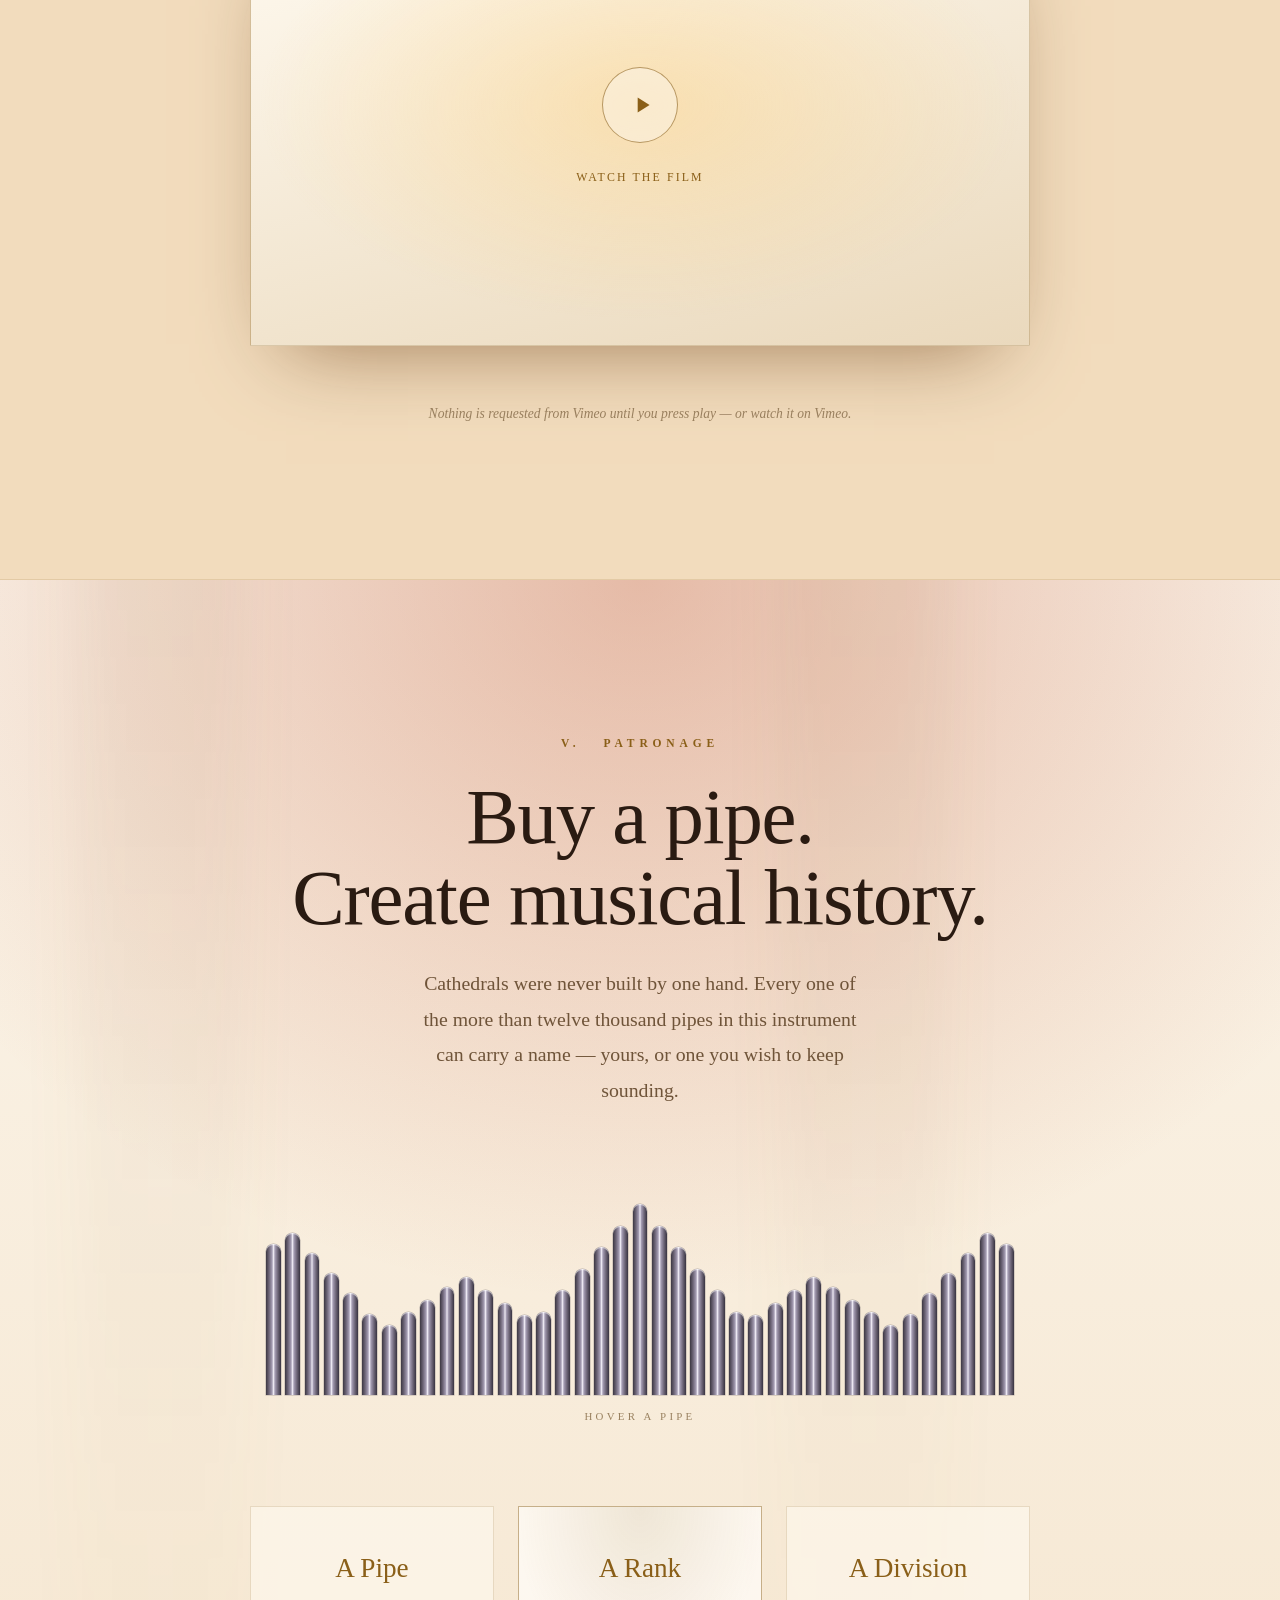
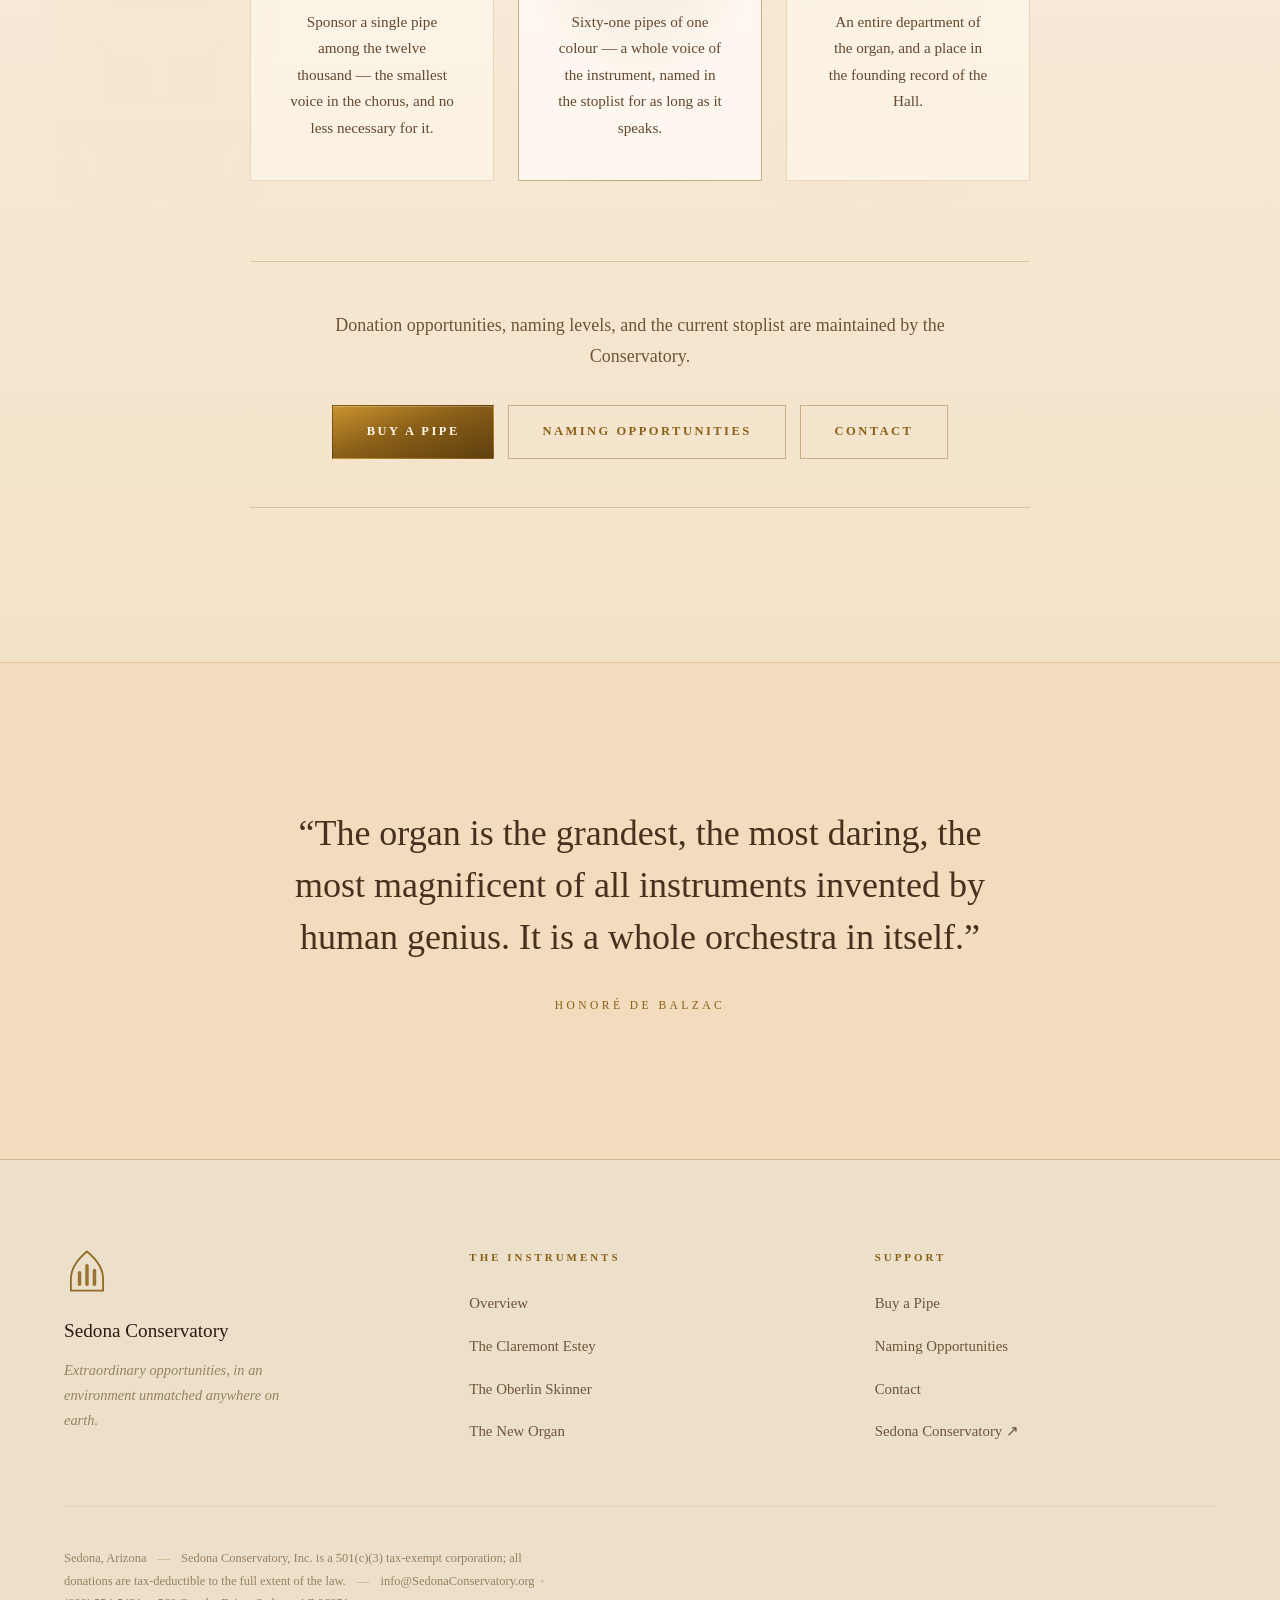
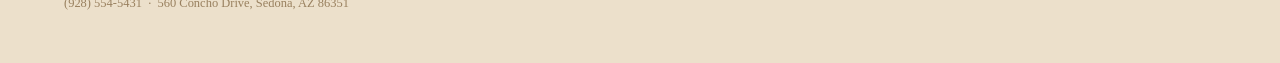
==== commit 217113c9: "Split colour into swappable themes; add a Sedona palette Moves every colour out of cathedral.css int" ====
--- a/index.html
+++ b/index.html
@@ -5,9 +5,24 @@
 <meta name="viewport" content="width=device-width, initial-scale=1">
 <title>The Sedona Concert Organ — Sedona Conservatory</title>
 <meta name="description" content="235 ranks. More than 12,700 pipes. Two landmark American organs reborn as one instrument beneath the red rocks — the largest concert hall pipe organ in the world.">
-<meta name="theme-color" content="#0b0a0d">
+<meta name="theme-color" content="#f8f1e6">
 <link rel="preconnect" href="">
 <link rel="stylesheet" href="assets/css/cathedral.css">
+<link rel="stylesheet" href="assets/css/theme-sedona.css" id="theme-css" data-default="sedona">
+<script>
+/* Theme switcher for testing: ?theme=night or ?theme=sedona, remembered in
+   localStorage. Runs before paint so there is no flash. Delete this block and
+   the data-default attribute to lock the site to one theme. */
+(function () {
+  try {
+    var q = new URLSearchParams(location.search).get('theme');
+    if (q) localStorage.setItem('sco-theme', q);
+    var t = q || localStorage.getItem('sco-theme');
+    var el = document.getElementById('theme-css');
+    if (t && el && t !== el.dataset.default) el.href = 'assets/css/theme-' + t + '.css';
+  } catch (e) {}
+})();
+</script>
 <link rel="icon" href="data:image/svg+xml,%3Csvg xmlns='http://www.w3.org/2000/svg' viewBox='0 0 32 32'%3E%3Crect width='32' height='32' fill='%230b0a0d'/%3E%3Cg fill='%23d9b45a'%3E%3Crect x='6' y='10' width='3' height='16' rx='1.5'/%3E%3Crect x='11.5' y='6' width='3' height='20' rx='1.5'/%3E%3Crect x='17' y='3' width='3' height='23' rx='1.5'/%3E%3Crect x='22.5' y='8' width='3' height='18' rx='1.5'/%3E%3C/g%3E%3C/svg%3E">
 </head>
 <body>
--- a/assets/css/cathedral.css
+++ b/assets/css/cathedral.css
@@ -3,32 +3,10 @@
    A cathedral in CSS — stone, glass, gilding, and light.
    ═══════════════════════════════════════════════════════════════════════════ */
 
-/* ── Tokens ───────────────────────────────────────────────────────────────── */
+/* ── Structural tokens ────────────────────────────────────────────────────
+   All colour lives in a theme stylesheet: assets/css/theme-*.css
+   ───────────────────────────────────────────────────────────────────────── */
 :root {
-  /* Stone */
-  --void:        #08070a;
-  --stone-deep:  #100e14;
-  --stone:       #17141c;
-  --stone-lit:   #221d2a;
-  --stone-edge:  #322b3c;
-
-  /* Gilding */
-  --gild:        #d9b45a;
-  --gild-bright: #f0d693;
-  --gild-deep:   #8a6f2c;
-
-  /* Glass */
-  --lapis:    #2a4b8d;
-  --ruby:     #8c1f2f;
-  --emerald:  #1d5b4a;
-  --amethyst: #4a2d6b;
-  --rock:     #a4462d;
-
-  /* Ink */
-  --parchment: #ece5d8;
-  --mist:      #a49b8c;
-  --mist-dim:  #6f6759;
-
   /* Type */
   --serif:  'Iowan Old Style', 'Palatino Linotype', Palatino, 'Book Antiqua',
             'Hoefler Text', Georgia, 'Times New Roman', serif;
@@ -66,7 +44,7 @@
   font-family: var(--serif);
   font-size: clamp(1rem, .95rem + .25vw, 1.125rem);
   line-height: 1.75;
-  color: var(--parchment);
+  color: var(--ink);
   background: var(--stone-deep);
   overflow-x: hidden;
   text-rendering: optimizeLegibility;
@@ -80,8 +58,8 @@
   inset: 0;
   z-index: 9999;
   pointer-events: none;
-  opacity: .5;
-  mix-blend-mode: overlay;
+  opacity: var(--grain-opacity);
+  mix-blend-mode: var(--grain-blend);
   background-image: url("data:image/svg+xml;utf8,\
 <svg xmlns='http://www.w3.org/2000/svg' width='200' height='200'>\
 <filter id='g'><feTurbulence type='fractalNoise' baseFrequency='.85' numOctaves='3' stitchTiles='stitch'/>\
@@ -92,7 +70,7 @@
 .skip-link {
   position: absolute; top: -100%; left: 1rem; z-index: 10000;
   padding: .75rem 1.25rem;
-  background: var(--gild); color: var(--void);
+  background: var(--gild); color: var(--on-gild);
   font: 600 .8rem/1 var(--serif); letter-spacing: .12em; text-transform: uppercase;
 }
 .skip-link:focus { top: 1rem; }
@@ -112,7 +90,7 @@
 }
 .section--dark {
   background: var(--void);
-  box-shadow: inset 0 1px 0 rgba(217,180,90,.14), inset 0 -1px 0 rgba(217,180,90,.14);
+  box-shadow: inset 0 1px 0 rgba(var(--gild-rgb),.14), inset 0 -1px 0 rgba(var(--gild-rgb),.14);
 }
 
 /* ── Typography ───────────────────────────────────────────────────────────── */
@@ -122,7 +100,7 @@
   font-weight: 400;
   line-height: 1.02;
   letter-spacing: -.015em;
-  color: var(--parchment);
+  color: var(--ink);
   text-wrap: balance;
 }
 .display--sm { font-size: clamp(1.8rem, 1.2rem + 2.4vw, 3rem); }
@@ -137,7 +115,7 @@
 }
 .kicker--center { text-align: center; }
 
-.body-lg { font-size: 1.15em; color: #d5cdbd; }
+.body-lg { font-size: 1.15em; color: var(--ink-soft); }
 
 /* The measure constrains the prose, never the display type — headings need
    room to break where the <br> puts them. */
@@ -146,7 +124,7 @@
 .section-head__lede {
   margin-top: 1.75rem;
   max-width: 46ch;
-  color: var(--mist);
+  color: var(--ink-muted);
   font-size: 1.1em;
   line-height: 1.8;
 }
@@ -157,7 +135,7 @@
   text-align: center;
   font-size: .85rem;
   font-style: italic;
-  color: var(--mist-dim);
+  color: var(--ink-faint);
 }
 
 /* ── Buttons ──────────────────────────────────────────────────────────────── */
@@ -174,20 +152,20 @@
               transform .4s var(--ease);
 }
 .btn--gild {
-  color: var(--void);
+  color: var(--on-gild);
   background: linear-gradient(160deg, var(--gild-bright), var(--gild) 46%, var(--gild-deep));
-  box-shadow: 0 0 0 rgba(217,180,90,0);
+  box-shadow: 0 0 0 rgba(var(--gild-rgb),0);
 }
 .btn--gild:hover {
   transform: translateY(-2px);
-  box-shadow: 0 10px 34px -10px rgba(217,180,90,.75);
+  box-shadow: 0 10px 34px -10px rgba(var(--gild-rgb),.75);
 }
 .btn--ghost {
   color: var(--gild);
-  border-color: rgba(217,180,90,.4);
+  border-color: rgba(var(--gild-rgb),.4);
 }
 .btn--ghost:hover {
-  color: var(--void);
+  color: var(--on-gild);
   background: var(--gild);
   border-color: var(--gild);
   transform: translateY(-2px);
@@ -205,10 +183,10 @@
   border-bottom: 1px solid transparent;
 }
 .masthead.is-sunk {
-  background: rgba(8,7,10,.86);
+  background: rgba(var(--void-rgb),.86);
   backdrop-filter: blur(14px) saturate(1.2);
   -webkit-backdrop-filter: blur(14px) saturate(1.2);
-  border-bottom-color: rgba(217,180,90,.18);
+  border-bottom-color: rgba(var(--gild-rgb),.18);
 }
 .masthead__inner {
   width: min(var(--wrap), 100% - var(--gutter) * 2);
@@ -246,7 +224,7 @@
   font-size: .74rem;
   letter-spacing: .18em;
   text-transform: uppercase;
-  color: var(--mist);
+  color: var(--ink-muted);
   transition: color .35s var(--ease);
 }
 .nav__list a::after {
@@ -259,7 +237,7 @@
   transform-origin: right;
   transition: transform .45s var(--ease);
 }
-.nav__list a:hover { color: var(--parchment); }
+.nav__list a:hover { color: var(--ink); }
 .nav__list a:hover::after { transform: scaleX(1); transform-origin: left; }
 .nav__cta { padding: .65rem 1.5rem; font-size: .68rem; }
 
@@ -274,10 +252,10 @@
 .burger[aria-expanded="true"] span:nth-child(3) { transform: translateY(-6.5px) rotate(-45deg); }
 
 .drawer {
-  background: rgba(8,7,10,.97);
+  background: rgba(var(--void-rgb),.97);
   backdrop-filter: blur(16px);
   -webkit-backdrop-filter: blur(16px);
-  border-top: 1px solid rgba(217,180,90,.18);
+  border-top: 1px solid rgba(var(--gild-rgb),.18);
 }
 .drawer[hidden] { display: none; }
 .drawer__list { padding: 1rem var(--gutter) 2rem; }
@@ -286,8 +264,8 @@
   padding: .95rem 0;
   font-family: var(--display);
   font-size: 1.25rem;
-  border-bottom: 1px solid rgba(217,180,90,.12);
-  color: var(--parchment);
+  border-bottom: 1px solid rgba(var(--gild-rgb),.12);
+  color: var(--ink);
 }
 
 /* ═══════════════════════════════════════════════════════════════════════════
@@ -304,19 +282,16 @@
   padding: clamp(5rem, 10vh, 7rem) var(--gutter) 0;
   overflow: hidden;
   isolation: isolate;
-  background:
-    radial-gradient(120% 85% at 50% 8%,  rgba(217,180,90,.15), transparent 55%),
-    radial-gradient(90% 60% at 50% 100%, rgba(164,70,45,.28), transparent 65%),
-    linear-gradient(180deg, #0d0b11 0%, #13101a 45%, #08070a 100%);
+  background: var(--bg-hero);
 }
 /* Vaulted ribs converging overhead */
 .westfront__sky {
   position: absolute; inset: 0; z-index: -2;
   background:
     repeating-conic-gradient(from 90deg at 50% -34%,
-      rgba(217,180,90,.028) 0deg 1deg, transparent 1deg 8deg);
-  mask-image: linear-gradient(180deg, #000 0%, rgba(0,0,0,.25) 45%, transparent 72%);
-  -webkit-mask-image: linear-gradient(180deg, #000 0%, rgba(0,0,0,.25) 45%, transparent 72%);
+      rgba(var(--gild-rgb),.028) 0deg 1deg, transparent 1deg 8deg);
+  mask-image: linear-gradient(180deg, #000 0%, rgba(var(--shadow-rgb),.25) 45%, transparent 72%);
+  -webkit-mask-image: linear-gradient(180deg, #000 0%, rgba(var(--shadow-rgb),.25) 45%, transparent 72%);
 }
 
 /* Shafts of light through clerestory glass */
@@ -326,7 +301,7 @@
   top: -25%;
   width: clamp(90px, 13vw, 210px);
   height: 145%;
-  background: linear-gradient(180deg, rgba(255,232,175,.16), rgba(255,232,175,0) 72%);
+  background: linear-gradient(180deg, rgba(var(--light-rgb),.16), rgba(var(--light-rgb),0) 72%);
   filter: blur(26px);
   transform-origin: top center;
   animation: sway 17s ease-in-out infinite alternate;
@@ -336,7 +311,7 @@
 .shaft--3 { left: 61%; --r: -7deg;  animation-delay: -4s; }
 .shaft--4 { left: 84%; --r: -13deg; animation-delay: -11s; }
 .shafts--warm .shaft {
-  background: linear-gradient(180deg, rgba(217,180,90,.14), rgba(164,70,45,0) 70%);
+  background: linear-gradient(180deg, rgba(var(--gild-rgb),.14), rgba(var(--rock-rgb),0) 70%);
 }
 @keyframes sway {
   from { transform: translateX(-2.5%) rotate(var(--r, 8deg)) scaleY(1); opacity: .55; }
@@ -348,7 +323,7 @@
   width: clamp(150px, 26vmin, 300px);
   margin: 0 auto clamp(1.75rem, 4vh, 3rem);
   opacity: .92;
-  filter: drop-shadow(0 0 60px rgba(217,180,90,.35));
+  filter: drop-shadow(0 0 60px rgba(var(--gild-rgb),.35));
   animation: bloom 2.4s var(--ease) both;
   will-change: transform;
 }
@@ -382,7 +357,7 @@
 }
 .hero-title__line { display: block; }
 .hero-title__line--gild {
-  background: linear-gradient(175deg, var(--gild-bright) 0%, var(--gild) 40%, #9d7c33 100%);
+  background: linear-gradient(175deg, var(--gild-bright) 0%, var(--gild) 40%, var(--gild-deep) 100%);
   -webkit-background-clip: text;
   background-clip: text;
   color: transparent;
@@ -391,7 +366,7 @@
 .hero-lede {
   font-size: clamp(1rem, .94rem + .3vw, 1.18rem);
   line-height: 1.75;
-  color: #cfc6b4;
+  color: var(--ink-soft);
   margin-inline: auto;
   max-width: 46ch;
 }
@@ -438,17 +413,15 @@
 .facade::before {
   content: "";
   position: absolute; inset: auto 0 0 0; height: 60%;
-  background: linear-gradient(180deg, transparent, var(--void) 88%);
+  background: linear-gradient(180deg, transparent, var(--facade-fade) 88%);
   z-index: 2;
 }
 .pipe {
   flex: 1 1 0;
   max-width: 30px;
   border-radius: 999px 999px 0 0;
-  background: linear-gradient(90deg,
-      #1b1720 0%, #4a4352 22%, #8d8496 42%, #cfc4d4 50%,
-      #8d8496 58%, #4a4352 78%, #16131b 100%);
-  box-shadow: inset 0 1px 0 rgba(255,255,255,.35);
+  background: var(--pipe-metal);
+  box-shadow: inset 0 1px 0 rgba(var(--light-rgb),.35);
   transform-origin: bottom center;
   animation: breathe 6s ease-in-out infinite alternate;
 }
@@ -462,7 +435,7 @@
   bottom: 1.75rem; left: 50%; translate: -50% 0;
   z-index: 3;
   width: 1px; height: 54px;
-  background: linear-gradient(180deg, transparent, rgba(217,180,90,.55));
+  background: linear-gradient(180deg, transparent, rgba(var(--gild-rgb),.55));
   overflow: hidden;
 }
 .scroll-cue span {
@@ -495,7 +468,7 @@
   color: transparent;
 }
 .illuminated strong { color: var(--gild); font-weight: 600; }
-.illuminated em { color: #d9d0be; }
+.illuminated em { color: var(--ink); }
 
 /* Numerals */
 .numbers {
@@ -503,8 +476,8 @@
   grid-template-columns: repeat(auto-fit, minmax(190px, 1fr));
   gap: 1px;
   margin-top: clamp(4rem, 9vw, 7rem);
-  background: rgba(217,180,90,.16);
-  border-block: 1px solid rgba(217,180,90,.16);
+  background: rgba(var(--gild-rgb),.16);
+  border-block: 1px solid rgba(var(--gild-rgb),.16);
 }
 .numeral {
   background: var(--stone-deep);
@@ -517,7 +490,7 @@
   font-size: clamp(2.4rem, 1.5rem + 3vw, 4rem);
   line-height: 1;
   letter-spacing: -.02em;
-  background: linear-gradient(170deg, var(--gild-bright), var(--gild) 50%, #9d7c33);
+  background: linear-gradient(170deg, var(--gild-bright), var(--gild) 50%, var(--gild-deep));
   -webkit-background-clip: text;
   background-clip: text;
   color: transparent;
@@ -529,13 +502,13 @@
   font-size: .7rem;
   letter-spacing: .22em;
   text-transform: uppercase;
-  color: var(--mist);
+  color: var(--ink-muted);
 }
 .numbers__foot {
   margin-top: 2rem;
   text-align: center;
   font-style: italic;
-  color: var(--mist-dim);
+  color: var(--ink-faint);
   font-size: .95rem;
 }
 
@@ -554,7 +527,7 @@
   position: relative;
   max-width: 300px;
   margin: 0 auto 2.5rem;
-  filter: drop-shadow(0 22px 50px rgba(0,0,0,.7));
+  filter: drop-shadow(0 22px 50px rgba(var(--shadow-rgb),.7));
 }
 .arch-svg { width: 100%; height: auto; }
 .arch-svg__glass {
@@ -569,7 +542,7 @@
   position: absolute;
   inset: 12% 14% 4%;
   z-index: -1;
-  background: radial-gradient(60% 55% at 50% 40%, rgba(217,180,90,.4), transparent 70%);
+  background: radial-gradient(60% 55% at 50% 40%, rgba(var(--gild-rgb),.4), transparent 70%);
   filter: blur(30px);
 }
 
@@ -591,15 +564,15 @@
   font-size: .72rem;
   letter-spacing: .2em;
   text-transform: uppercase;
-  color: var(--mist);
+  color: var(--ink-muted);
   margin-bottom: 1.75rem;
 }
-.panel__text { color: #c6bdab; max-width: 42ch; margin-inline: auto; }
-.panel__text em { color: var(--parchment); }
+.panel__text { color: var(--ink-soft); max-width: 42ch; margin-inline: auto; }
+.panel__text em { color: var(--ink); }
 .panel__note {
   margin-top: auto;
   padding-top: 1.75rem;
-  border-top: 1px solid rgba(217,180,90,.2);
+  border-top: 1px solid rgba(var(--gild-rgb),.2);
   font-size: .82rem;
   font-style: italic;
   color: var(--gild);
@@ -620,10 +593,10 @@
 .console__rule {
   grid-column: 1 / -1;
   height: 1px;
-  background: linear-gradient(90deg, transparent, rgba(217,180,90,.45), transparent);
+  background: linear-gradient(90deg, transparent, rgba(var(--gild-rgb),.45), transparent);
   margin-bottom: 1rem;
 }
-.console__text p { margin-top: 1.75rem; color: #c6bdab; }
+.console__text p { margin-top: 1.75rem; color: var(--ink-soft); }
 .console__text strong { color: var(--gild); font-weight: 600; }
 .console__text .display--sm { margin-top: .5rem; }
 
@@ -632,9 +605,9 @@
   flex-direction: column;
   gap: 6px;
   padding: 1.5rem;
-  background: linear-gradient(170deg, #241c16, #120e0c);
-  border: 1px solid rgba(217,180,90,.22);
-  box-shadow: 0 30px 70px -30px rgba(0,0,0,.95), inset 0 1px 0 rgba(217,180,90,.16);
+  background: var(--bg-console);
+  border: 1px solid rgba(var(--gild-rgb),.22);
+  box-shadow: 0 30px 70px -30px rgba(var(--shadow-rgb),.95), inset 0 1px 0 rgba(var(--gild-rgb),.16);
   perspective: 900px;
 }
 .manual {
@@ -664,18 +637,18 @@
   border-radius: 0 0 2px 2px;
   background-image:
     linear-gradient(90deg,
-      transparent 0 8px,  #0d0b0a 8px 16px,
-      transparent 16px 20px, #0d0b0a 20px 28px,
-      transparent 28px 44px, #0d0b0a 44px 52px,
-      transparent 52px 56px, #0d0b0a 56px 64px,
-      transparent 64px 68px, #0d0b0a 68px 76px,
+      transparent 0 8px,  var(--key-black) 8px 16px,
+      transparent 16px 20px, var(--key-black) 20px 28px,
+      transparent 28px 44px, var(--key-black) 44px 52px,
+      transparent 52px 56px, var(--key-black) 56px 64px,
+      transparent 64px 68px, var(--key-black) 68px 76px,
       transparent 76px 84px),
     repeating-linear-gradient(90deg,
-      rgba(0,0,0,.5) 0 1px, transparent 1px var(--white)),
-    linear-gradient(180deg, #f4ecdb, #cbc2af);
+      rgba(var(--shadow-rgb),.5) 0 1px, transparent 1px var(--white)),
+    linear-gradient(180deg, var(--key-white), var(--key-white-shade));
   background-size: var(--oct) 62%, auto 100%, auto 100%;
   background-repeat: repeat-x, repeat, no-repeat;
-  box-shadow: inset 0 -3px 6px rgba(0,0,0,.4), 0 2px 5px rgba(0,0,0,.6);
+  box-shadow: inset 0 -3px 6px rgba(var(--shadow-rgb),.4), 0 2px 5px rgba(var(--shadow-rgb),.6);
 }
 
 /* ═══════════════════════════════════════════════════════════════════════════
@@ -687,8 +660,8 @@
   display: grid;
   grid-template-columns: 1fr;
   gap: 1px;
-  background: rgba(217,180,90,.14);
-  border: 1px solid rgba(217,180,90,.14);
+  background: rgba(var(--gild-rgb),.14);
+  border: 1px solid rgba(var(--gild-rgb),.14);
 }
 @media (min-width: 620px)  { .voices { grid-template-columns: repeat(2, 1fr); } }
 @media (min-width: 1000px) { .voices { grid-template-columns: repeat(3, 1fr); } }
@@ -724,11 +697,11 @@
 .voice:hover::after { opacity: .09; }
 
 .voice[data-hue="gild"]     { --accent: var(--gild); }
-.voice[data-hue="emerald"]  { --accent: #37a184; }
-.voice[data-hue="lapis"]    { --accent: #5b86d0; }
-.voice[data-hue="ruby"]     { --accent: #c74459; }
-.voice[data-hue="amethyst"] { --accent: #8f6bc0; }
-.voice[data-hue="rock"]     { --accent: #d1704f; }
+.voice[data-hue="emerald"]  { --accent: var(--accent-emerald); }
+.voice[data-hue="lapis"]    { --accent: var(--accent-lapis); }
+.voice[data-hue="ruby"]     { --accent: var(--accent-ruby); }
+.voice[data-hue="amethyst"] { --accent: var(--accent-amethyst); }
+.voice[data-hue="rock"]     { --accent: var(--accent-rock); }
 
 .voice__glyph {
   display: block;
@@ -748,10 +721,10 @@
   font-size: .68rem;
   letter-spacing: .24em;
   text-transform: uppercase;
-  color: var(--mist-dim);
+  color: var(--ink-faint);
   margin: .5rem 0 1.25rem;
 }
-.voice__text { color: #b8b0a0; font-size: .96rem; line-height: 1.75; }
+.voice__text { color: var(--ink-dim); font-size: .96rem; line-height: 1.75; }
 
 /* ═══════════════════════════════════════════════════════════════════════════
    CHRONICLE
@@ -765,7 +738,7 @@
   left: var(--rail);
   top: .6rem; bottom: 3rem;
   width: 1px;
-  background: linear-gradient(180deg, var(--gild), rgba(217,180,90,.15));
+  background: linear-gradient(180deg, var(--gild), rgba(var(--gild-rgb),.15));
 }
 .epoch {
   position: relative;
@@ -783,7 +756,7 @@
   translate: -5px 0;
   rotate: 45deg;
   background: var(--gild);
-  box-shadow: 0 0 0 5px var(--void), 0 0 18px rgba(217,180,90,.8);
+  box-shadow: 0 0 0 5px var(--void), 0 0 18px rgba(var(--gild-rgb),.8);
 }
 .epoch--future::before { background: var(--stone-deep); border: 1.5px solid var(--gild); }
 .epoch__year {
@@ -802,7 +775,7 @@
   font-size: clamp(1.25rem, 1rem + 1vw, 1.75rem);
   margin-bottom: .6rem;
 }
-.epoch__body p { color: var(--mist); font-size: .98rem; }
+.epoch__body p { color: var(--ink-muted); font-size: .98rem; }
 
 /* ═══════════════════════════════════════════════════════════════════════════
    PRECINCT
@@ -816,21 +789,21 @@
   position: relative;
   padding: clamp(1.75rem, 3vw, 2.5rem);
   background: linear-gradient(165deg, var(--stone), var(--stone-deep));
-  border: 1px solid rgba(217,180,90,.13);
+  border: 1px solid rgba(var(--gild-rgb),.13);
   transition: border-color .5s var(--ease), transform .5s var(--ease),
               box-shadow .5s var(--ease);
 }
 .cell:hover {
-  border-color: rgba(217,180,90,.42);
+  border-color: rgba(var(--gild-rgb),.42);
   transform: translateY(-4px);
-  box-shadow: 0 22px 48px -26px rgba(0,0,0,.95);
+  box-shadow: 0 22px 48px -26px rgba(var(--shadow-rgb),.95);
 }
 .cell--wide {
   grid-column: 1 / -1;
   background:
-    radial-gradient(85% 130% at 12% 0%, rgba(217,180,90,.14), transparent 60%),
+    radial-gradient(85% 130% at 12% 0%, rgba(var(--gild-rgb),.14), transparent 60%),
     linear-gradient(165deg, var(--stone-lit), var(--stone-deep));
-  border-color: rgba(217,180,90,.3);
+  border-color: rgba(var(--gild-rgb),.3);
 }
 .cell h3 {
   font-family: var(--display);
@@ -840,7 +813,7 @@
   margin-bottom: .7rem;
 }
 .cell--wide h3 { font-size: clamp(1.5rem, 1.1rem + 1.8vw, 2.5rem); }
-.cell p { color: var(--mist); font-size: .95rem; }
+.cell p { color: var(--ink-muted); font-size: .95rem; }
 
 /* ═══════════════════════════════════════════════════════════════════════════
    PATRONAGE
@@ -849,9 +822,7 @@
   position: relative;
   overflow: hidden;
   isolation: isolate;
-  background:
-    radial-gradient(90% 60% at 50% 0%, rgba(164,70,45,.2), transparent 60%),
-    linear-gradient(180deg, var(--stone-deep), #0d0a10);
+  background: var(--bg-patronage);
 }
 
 .facade--interactive {
@@ -873,7 +844,7 @@
 .facade--interactive .pipe:hover,
 .facade--interactive .pipe.is-lit {
   filter: brightness(1.5) saturate(1.3)
-          drop-shadow(0 0 14px rgba(217,180,90,.85));
+          drop-shadow(0 0 14px rgba(var(--gild-rgb),.85));
   transform: translateY(-7px);
 }
 .facade__hint {
@@ -881,7 +852,7 @@
   font-size: .68rem;
   letter-spacing: .3em;
   text-transform: uppercase;
-  color: var(--mist-dim);
+  color: var(--ink-faint);
   margin-bottom: clamp(3rem, 7vw, 5rem);
 }
 
@@ -893,16 +864,16 @@
 .tier {
   padding: clamp(1.9rem, 3vw, 2.5rem);
   text-align: center;
-  border: 1px solid rgba(217,180,90,.18);
-  background: rgba(23,20,28,.6);
+  border: 1px solid rgba(var(--gild-rgb),.18);
+  background: rgba(var(--surface-rgb),.6);
   transition: transform .5s var(--ease), border-color .5s var(--ease);
 }
-.tier:hover { transform: translateY(-5px); border-color: rgba(217,180,90,.5); }
+.tier:hover { transform: translateY(-5px); border-color: rgba(var(--gild-rgb),.5); }
 .tier--feature {
-  border-color: rgba(217,180,90,.48);
+  border-color: rgba(var(--gild-rgb),.48);
   background:
-    radial-gradient(80% 100% at 50% 0%, rgba(217,180,90,.12), transparent 65%),
-    rgba(34,29,42,.75);
+    radial-gradient(80% 100% at 50% 0%, rgba(var(--gild-rgb),.12), transparent 65%),
+    rgba(var(--surface-lit-rgb),.75);
 }
 .tier__name {
   font-family: var(--display);
@@ -911,16 +882,16 @@
   color: var(--gild);
   margin-bottom: 1rem;
 }
-.tier__text { color: #b8b0a0; font-size: .95rem; }
+.tier__text { color: var(--ink-dim); font-size: .95rem; }
 
 .callout {
   margin-top: clamp(3rem, 7vw, 5rem);
   padding: clamp(2rem, 4vw, 3rem);
   text-align: center;
-  border-top: 1px solid rgba(217,180,90,.25);
-  border-bottom: 1px solid rgba(217,180,90,.25);
-}
-.callout p { color: var(--mist); margin-bottom: 2rem; }
+  border-top: 1px solid rgba(var(--gild-rgb),.25);
+  border-bottom: 1px solid rgba(var(--gild-rgb),.25);
+}
+.callout p { color: var(--ink-muted); margin-bottom: 2rem; }
 .callout__actions {
   display: flex;
   flex-wrap: wrap;
@@ -934,14 +905,14 @@
 .colophon {
   padding-block: clamp(5rem, 12vw, 9rem);
   background: var(--void);
-  border-top: 1px solid rgba(217,180,90,.14);
+  border-top: 1px solid rgba(var(--gild-rgb),.14);
 }
 .benediction { text-align: center; }
 .benediction p {
   font-family: var(--display);
   font-size: clamp(1.3rem, 1rem + 1.6vw, 2.25rem);
   line-height: 1.45;
-  color: #d8cfbd;
+  color: var(--ink-soft);
   text-wrap: balance;
 }
 .benediction cite {
@@ -959,15 +930,15 @@
    ═══════════════════════════════════════════════════════════════════════════ */
 .crypt {
   padding-block: clamp(3.5rem, 8vw, 5.5rem) 3rem;
-  background: #060508;
-  border-top: 1px solid rgba(217,180,90,.14);
+  background: var(--surface-deep);
+  border-top: 1px solid rgba(var(--gild-rgb),.14);
 }
 .crypt__grid {
   display: grid;
   grid-template-columns: repeat(auto-fit, minmax(220px, 1fr));
   gap: clamp(2.5rem, 5vw, 4rem);
   padding-bottom: 3rem;
-  border-bottom: 1px solid rgba(217,180,90,.1);
+  border-bottom: 1px solid rgba(var(--gild-rgb),.1);
 }
 .crypt__brand .sigil__mark { margin-bottom: 1.25rem; }
 .crypt__name {
@@ -975,7 +946,7 @@
   font-size: 1.2rem;
   margin-bottom: .6rem;
 }
-.crypt__tag { color: var(--mist-dim); font-size: .9rem; font-style: italic; max-width: 34ch; }
+.crypt__tag { color: var(--ink-faint); font-size: .9rem; font-style: italic; max-width: 34ch; }
 .crypt__nav h4 {
   font-size: .68rem;
   letter-spacing: .28em;
@@ -986,19 +957,19 @@
 }
 .crypt__nav li { margin-bottom: .7rem; }
 .crypt__nav a {
-  color: var(--mist);
+  color: var(--ink-muted);
   font-size: .93rem;
   transition: color .35s var(--ease);
 }
-.crypt__nav a:hover { color: var(--parchment); }
+.crypt__nav a:hover { color: var(--ink); }
 .crypt__fine {
   margin-top: 2.5rem;
   font-size: .78rem;
   line-height: 1.8;
-  color: var(--mist-dim);
+  color: var(--ink-faint);
   max-width: 78ch;
 }
-.crypt__sep { color: rgba(217,180,90,.4); margin-inline: .5rem; }
+.crypt__sep { color: rgba(var(--gild-rgb),.4); margin-inline: .5rem; }
 
 /* ═══════════════════════════════════════════════════════════════════════════
    REVEAL
@@ -1053,10 +1024,8 @@
   overflow: hidden;
   isolation: isolate;
   padding: clamp(9rem, 20vh, 13rem) var(--gutter) clamp(4rem, 9vw, 7rem);
-  background:
-    radial-gradient(100% 80% at 50% 0%, rgba(217,180,90,.13), transparent 60%),
-    linear-gradient(180deg, #0d0b11, var(--stone-deep));
-  border-bottom: 1px solid rgba(217,180,90,.16);
+  background: var(--bg-pagehead);
+  border-bottom: 1px solid rgba(var(--gild-rgb),.16);
 }
 .pagehead__inner { width: min(var(--wrap), 100%); margin-inline: auto; }
 .pagehead .display { margin-top: .3rem; }
@@ -1065,7 +1034,7 @@
   max-width: 54ch;
   font-size: clamp(1.02rem, .96rem + .35vw, 1.22rem);
   line-height: 1.8;
-  color: #cfc6b4;
+  color: var(--ink-soft);
 }
 
 /* Small caps meta row: builder · opus · year */
@@ -1075,14 +1044,14 @@
   gap: .6rem 1.6rem;
   margin-top: 2.25rem;
   padding-top: 1.5rem;
-  border-top: 1px solid rgba(217,180,90,.2);
+  border-top: 1px solid rgba(var(--gild-rgb),.2);
 }
 .meta div { display: flex; flex-direction: column; gap: .3rem; }
 .meta dt {
   font-size: .62rem;
   letter-spacing: .26em;
   text-transform: uppercase;
-  color: var(--mist-dim);
+  color: var(--ink-faint);
 }
 .meta dd {
   margin: 0;
@@ -1096,8 +1065,8 @@
   position: relative;
   margin: 0;
   background: linear-gradient(165deg, var(--stone-lit), var(--stone-deep));
-  border: 1px solid rgba(217,180,90,.28);
-  box-shadow: 0 30px 70px -34px rgba(0,0,0,.95);
+  border: 1px solid rgba(var(--gild-rgb),.28);
+  box-shadow: 0 30px 70px -34px rgba(var(--shadow-rgb),.95);
 }
 .plate__frame {
   position: relative;
@@ -1116,7 +1085,7 @@
 .plate.is-empty .plate__frame {
   background-image:
     repeating-linear-gradient(135deg,
-      rgba(217,180,90,.05) 0 2px, transparent 2px 11px);
+      rgba(var(--gild-rgb),.05) 0 2px, transparent 2px 11px);
 }
 .plate__await svg { width: 40px; height: 40px; margin: 0 auto 1.1rem; color: var(--gild); opacity: .55; }
 .plate__await b {
@@ -1124,14 +1093,14 @@
   font-family: var(--display);
   font-weight: 400;
   font-size: 1.1rem;
-  color: var(--parchment);
+  color: var(--ink);
   margin-bottom: .5rem;
 }
 .plate__await span {
   display: block;
   font-size: .72rem;
   line-height: 1.7;
-  color: var(--mist-dim);
+  color: var(--ink-faint);
 }
 .plate__await code {
   font-family: ui-monospace, SFMono-Regular, Menlo, monospace;
@@ -1141,12 +1110,12 @@
 }
 .plate figcaption {
   padding: 1.1rem 1.35rem;
-  border-top: 1px solid rgba(217,180,90,.18);
+  border-top: 1px solid rgba(var(--gild-rgb),.18);
   font-size: .82rem;
   line-height: 1.65;
-  color: var(--mist);
-}
-.plate figcaption b { color: var(--parchment); font-weight: 600; }
+  color: var(--ink-muted);
+}
+.plate figcaption b { color: var(--ink); font-weight: 600; }
 .plate figcaption cite {
   display: block;
   margin-top: .4rem;
@@ -1154,7 +1123,7 @@
   font-size: .68rem;
   letter-spacing: .13em;
   text-transform: uppercase;
-  color: var(--mist-dim);
+  color: var(--ink-faint);
 }
 
 .plates {
@@ -1169,8 +1138,8 @@
   display: grid;
   grid-template-columns: repeat(auto-fit, minmax(210px, 1fr));
   gap: 1px;
-  background: rgba(217,180,90,.15);
-  border: 1px solid rgba(217,180,90,.15);
+  background: rgba(var(--gild-rgb),.15);
+  border: 1px solid rgba(var(--gild-rgb),.15);
   margin-block: clamp(2.5rem, 6vw, 4rem);
 }
 .spec div { background: var(--stone-deep); padding: 1.75rem 1.5rem; }
@@ -1178,7 +1147,7 @@
   font-size: .64rem;
   letter-spacing: .24em;
   text-transform: uppercase;
-  color: var(--mist-dim);
+  color: var(--ink-faint);
   margin-bottom: .7rem;
 }
 .spec dd {
@@ -1199,19 +1168,19 @@
   display: block;
   padding: clamp(1.75rem, 3vw, 2.5rem);
   background: linear-gradient(165deg, var(--stone), var(--stone-deep));
-  border: 1px solid rgba(217,180,90,.16);
+  border: 1px solid rgba(var(--gild-rgb),.16);
   transition: transform .5s var(--ease), border-color .5s var(--ease),
               box-shadow .5s var(--ease);
 }
 .xlink:hover {
   transform: translateY(-5px);
-  border-color: rgba(217,180,90,.5);
-  box-shadow: 0 24px 50px -28px rgba(0,0,0,.95);
+  border-color: rgba(var(--gild-rgb),.5);
+  box-shadow: 0 24px 50px -28px rgba(var(--shadow-rgb),.95);
 }
 .xlink[aria-current="page"] {
-  border-color: rgba(217,180,90,.55);
+  border-color: rgba(var(--gild-rgb),.55);
   background:
-    radial-gradient(80% 110% at 50% 0%, rgba(217,180,90,.13), transparent 65%),
+    radial-gradient(80% 110% at 50% 0%, rgba(var(--gild-rgb),.13), transparent 65%),
     linear-gradient(165deg, var(--stone-lit), var(--stone-deep));
 }
 .xlink__era {
@@ -1227,7 +1196,7 @@
   line-height: 1.2;
   margin: .8rem 0 .7rem;
 }
-.xlink__note { color: var(--mist); font-size: .9rem; }
+.xlink__note { color: var(--ink-muted); font-size: .9rem; }
 
 /* ═══════════════════════════════════════════════════════════════════════════
    FILM — click-to-load video, framed like a reliquary
@@ -1235,11 +1204,9 @@
 .film {
   position: relative;
   aspect-ratio: 16 / 9;
-  background:
-    radial-gradient(70% 70% at 50% 45%, rgba(217,180,90,.13), transparent 70%),
-    linear-gradient(165deg, var(--stone-lit), var(--void));
-  border: 1px solid rgba(217,180,90,.32);
-  box-shadow: 0 34px 80px -36px rgba(0,0,0,.95), inset 0 1px 0 rgba(217,180,90,.16);
+  background: var(--bg-film);
+  border: 1px solid rgba(var(--gild-rgb),.32);
+  box-shadow: 0 34px 80px -36px rgba(var(--shadow-rgb),.95), inset 0 1px 0 rgba(var(--gild-rgb),.16);
   overflow: hidden;
   display: grid;
   place-items: center;
@@ -1260,8 +1227,8 @@
   width: 76px; height: 76px;
   margin: 0 auto 1.5rem;
   border-radius: 50%;
-  border: 1px solid rgba(217,180,90,.6);
-  background: rgba(8,7,10,.5);
+  border: 1px solid rgba(var(--gild-rgb),.6);
+  background: rgba(var(--void-rgb),.5);
   color: var(--gild);
   transition: transform .45s var(--ease), background .45s var(--ease),
               box-shadow .45s var(--ease);
@@ -1270,14 +1237,14 @@
 .film:hover .film__play,
 .film__btn:focus-visible .film__play {
   transform: scale(1.09);
-  background: rgba(217,180,90,.16);
-  box-shadow: 0 0 34px -4px rgba(217,180,90,.6);
+  background: rgba(var(--gild-rgb),.16);
+  box-shadow: 0 0 34px -4px rgba(var(--gild-rgb),.6);
 }
 .film__btn { display: block; width: 100%; padding: 0; }
 .film__title {
   font-family: var(--display);
   font-size: clamp(1.4rem, 1.1rem + 1.2vw, 2rem);
-  color: var(--parchment);
+  color: var(--ink);
 }
 .film__note {
   margin-top: .7rem;
@@ -1290,7 +1257,7 @@
   margin-top: 1.1rem;
   font-size: .74rem;
   line-height: 1.7;
-  color: var(--mist-dim);
+  color: var(--ink-faint);
   max-width: 44ch;
   margin-inline: auto;
 }
@@ -1311,8 +1278,8 @@
   display: grid;
   grid-template-columns: repeat(auto-fit, minmax(190px, 1fr));
   gap: 1px;
-  background: rgba(217,180,90,.18);
-  border: 1px solid rgba(217,180,90,.28);
+  background: rgba(var(--gild-rgb),.18);
+  border: 1px solid rgba(var(--gild-rgb),.28);
   margin-block: clamp(2.5rem, 6vw, 4rem);
 }
 .goal div {
@@ -1324,7 +1291,7 @@
   font-size: .64rem;
   letter-spacing: .24em;
   text-transform: uppercase;
-  color: var(--mist);
+  color: var(--ink-muted);
   margin-bottom: .9rem;
 }
 .goal dd {
@@ -1332,7 +1299,7 @@
   font-family: var(--display);
   font-size: clamp(1.9rem, 1.3rem + 2.2vw, 3rem);
   line-height: 1;
-  background: linear-gradient(170deg, var(--gild-bright), var(--gild) 50%, #9d7c33);
+  background: linear-gradient(170deg, var(--gild-bright), var(--gild) 50%, var(--gild-deep));
   -webkit-background-clip: text;
   background-clip: text;
   color: transparent;
@@ -1348,27 +1315,27 @@
   display: flex;
   flex-direction: column;
   padding: clamp(1.9rem, 3vw, 2.6rem);
-  border: 1px solid rgba(217,180,90,.2);
+  border: 1px solid rgba(var(--gild-rgb),.2);
   background: linear-gradient(165deg, var(--stone), var(--stone-deep));
   transition: transform .5s var(--ease), border-color .5s var(--ease),
               box-shadow .5s var(--ease);
 }
 .card:hover {
   transform: translateY(-5px);
-  border-color: rgba(217,180,90,.5);
-  box-shadow: 0 24px 52px -28px rgba(0,0,0,.95);
+  border-color: rgba(var(--gild-rgb),.5);
+  box-shadow: 0 24px 52px -28px rgba(var(--shadow-rgb),.95);
 }
 .card--gold {
-  border-color: rgba(217,180,90,.55);
+  border-color: rgba(var(--gild-rgb),.55);
   background:
-    radial-gradient(85% 110% at 50% 0%, rgba(217,180,90,.15), transparent 62%),
+    radial-gradient(85% 110% at 50% 0%, rgba(var(--gild-rgb),.15), transparent 62%),
     linear-gradient(165deg, var(--stone-lit), var(--stone-deep));
 }
 .card--red {
-  border-color: rgba(164,70,45,.55);
+  border-color: rgba(var(--rock-rgb),.55);
   background:
-    radial-gradient(85% 110% at 50% 0%, rgba(164,70,45,.2), transparent 62%),
-    linear-gradient(165deg, #241820, var(--stone-deep));
+    radial-gradient(85% 110% at 50% 0%, rgba(var(--rock-rgb),.2), transparent 62%),
+    linear-gradient(165deg, var(--surface-red), var(--stone-deep));
 }
 .card__tier {
   font-size: .66rem;
@@ -1377,16 +1344,16 @@
   color: var(--gild);
   margin-bottom: .9rem;
 }
-.card--red .card__tier { color: #d1704f; }
+.card--red .card__tier { color: var(--accent-rock); }
 .card__amount {
   font-family: var(--display);
   font-size: clamp(2rem, 1.5rem + 1.6vw, 2.8rem);
   line-height: 1;
-  color: var(--parchment);
+  color: var(--ink);
   margin-bottom: .5rem;
 }
-.card__unit { font-size: .8rem; color: var(--mist); letter-spacing: .1em; }
-.card__text { margin-top: 1.4rem; color: #b8b0a0; font-size: .95rem; flex: 1; }
+.card__unit { font-size: .8rem; color: var(--ink-muted); letter-spacing: .1em; }
+.card__text { margin-top: 1.4rem; color: var(--ink-dim); font-size: .95rem; flex: 1; }
 .card__cta { margin-top: 1.9rem; }
 .card__cta .btn { width: 100%; text-align: center; }
 
@@ -1399,15 +1366,15 @@
   align-items: start;
 }
 .benefit svg { width: 20px; height: 20px; margin-top: .42rem; color: var(--gild); fill: currentColor; }
-.benefit p { color: #c6bdab; }
+.benefit p { color: var(--ink-soft); }
 
 /* Naming opportunities */
 .naming {
   display: grid;
   grid-template-columns: repeat(auto-fit, minmax(290px, 1fr));
   gap: 1px;
-  background: rgba(217,180,90,.14);
-  border: 1px solid rgba(217,180,90,.14);
+  background: rgba(var(--gild-rgb),.14);
+  border: 1px solid rgba(var(--gild-rgb),.14);
 }
 .name-op {
   background: var(--stone-deep);
@@ -1419,7 +1386,7 @@
   font-size: .62rem;
   letter-spacing: .26em;
   text-transform: uppercase;
-  color: var(--mist-dim);
+  color: var(--ink-faint);
   margin-bottom: .8rem;
 }
 .name-op__name {
@@ -1430,7 +1397,7 @@
   color: var(--gild);
   margin-bottom: .9rem;
 }
-.name-op__text { color: #b0a898; font-size: .93rem; line-height: 1.7; }
+.name-op__text { color: var(--ink-dim); font-size: .93rem; line-height: 1.7; }
 
 /* ═══════════════════════════════════════════════════════════════════════════
    CONTACT MODAL
@@ -1438,15 +1405,13 @@
 .modal {
   width: min(560px, calc(100vw - 2rem));
   padding: 0;
-  border: 1px solid rgba(217,180,90,.35);
-  background:
-    radial-gradient(100% 60% at 50% 0%, rgba(217,180,90,.1), transparent 60%),
-    linear-gradient(170deg, var(--stone), #0b0a0e);
-  color: var(--parchment);
-  box-shadow: 0 50px 110px -40px #000;
+  border: 1px solid rgba(var(--gild-rgb),.35);
+  background: var(--bg-modal);
+  color: var(--ink);
+  box-shadow: 0 50px 110px -40px rgba(var(--shadow-rgb),.55);
 }
 .modal::backdrop {
-  background: rgba(6,5,8,.82);
+  background: rgba(var(--backdrop-rgb),.82);
   backdrop-filter: blur(6px);
   -webkit-backdrop-filter: blur(6px);
 }
@@ -1473,13 +1438,13 @@
   flex: none;
   width: 38px; height: 38px;
   display: grid; place-items: center;
-  border: 1px solid rgba(217,180,90,.3);
+  border: 1px solid rgba(var(--gild-rgb),.3);
   color: var(--gild);
   transition: background .35s var(--ease), color .35s var(--ease);
 }
-.modal__close:hover { background: var(--gild); color: var(--void); }
+.modal__close:hover { background: var(--gild); color: var(--on-gild); }
 .modal__close svg { width: 15px; height: 15px; stroke: currentColor; stroke-width: 2; fill: none; }
-.modal__lede { color: var(--mist); font-size: .95rem; margin-bottom: 1.75rem; }
+.modal__lede { color: var(--ink-muted); font-size: .95rem; margin-bottom: 1.75rem; }
 
 .field { display: block; margin-bottom: 1.15rem; }
 .field span {
@@ -1497,9 +1462,9 @@
   padding: .8rem .95rem;
   font-family: var(--serif);
   font-size: .97rem;
-  color: var(--parchment);
-  background: rgba(8,7,10,.65);
-  border: 1px solid rgba(217,180,90,.24);
+  color: var(--ink);
+  background: rgba(var(--void-rgb),.65);
+  border: 1px solid rgba(var(--gild-rgb),.24);
   transition: border-color .35s var(--ease), background .35s var(--ease);
 }
 .field textarea { min-height: 110px; resize: vertical; }
@@ -1508,22 +1473,22 @@
 .field textarea:focus {
   outline: none;
   border-color: var(--gild);
-  background: rgba(8,7,10,.9);
+  background: rgba(var(--void-rgb),.9);
 }
 .field select { appearance: none; cursor: pointer; }
-.field select option { background: #14121a; color: var(--parchment); }
+.field select option { background: var(--surface-card); color: var(--ink); }
 
 .modal__actions { display: flex; flex-wrap: wrap; gap: .75rem; margin-top: 1.75rem; }
 .modal__actions .btn { flex: 1; text-align: center; min-width: 150px; }
 .modal__direct {
   margin-top: 1.75rem;
   padding-top: 1.5rem;
-  border-top: 1px solid rgba(217,180,90,.18);
+  border-top: 1px solid rgba(var(--gild-rgb),.18);
   font-size: .84rem;
   line-height: 1.9;
-  color: var(--mist);
-}
-.modal__direct a { color: var(--gild); border-bottom: 1px solid rgba(217,180,90,.35); }
+  color: var(--ink-muted);
+}
+.modal__direct a { color: var(--gild); border-bottom: 1px solid rgba(var(--gild-rgb),.35); }
 .modal__direct a:hover { color: var(--gild-bright); }
 
 /* External-link mark in the nav */
@@ -1544,7 +1509,7 @@
   margin-block: clamp(2rem, 4vw, 2.75rem);
   font-size: 1.06em;
   line-height: 1.85;
-  color: #d5cdbd;
+  color: var(--ink-soft);
 }
 .prose p + p { margin-top: 1.15rem; }
 .prose strong { color: var(--gild); font-weight: 600; }
@@ -1562,8 +1527,8 @@
 /* ═══════════════════════════════════════════════════════════════════════════
    DONOR LEVELS — the Conservatory's published ladder of named pipe sets
    ═══════════════════════════════════════════════════════════════════════════ */
-.levels { display: grid; gap: 1px; background: rgba(217,180,90,.15);
-          border: 1px solid rgba(217,180,90,.2); }
+.levels { display: grid; gap: 1px; background: rgba(var(--gild-rgb),.15);
+          border: 1px solid rgba(var(--gild-rgb),.2); }
 .level { background: var(--stone-deep); }
 .level > summary {
   display: flex;
@@ -1581,32 +1546,32 @@
   font-family: var(--display);
   font-size: clamp(1.4rem, 1.1rem + 1.1vw, 2rem);
   line-height: 1;
-  background: linear-gradient(170deg, var(--gild-bright), var(--gild) 50%, #9d7c33);
+  background: linear-gradient(170deg, var(--gild-bright), var(--gild) 50%, var(--gild-deep));
   -webkit-background-clip: text; background-clip: text; color: transparent;
 }
 .level__count {
   font-size: .66rem;
   letter-spacing: .22em;
   text-transform: uppercase;
-  color: var(--mist-dim);
+  color: var(--ink-faint);
   white-space: nowrap;
 }
 .level__count::after { content: " ▾"; color: var(--gild); }
 .level[open] .level__count::after { content: " ▴"; }
 .level__body { padding: 0 clamp(1.25rem, 3vw, 2.25rem) clamp(1.5rem, 3vw, 2.25rem); }
-.level__note { color: var(--mist); font-size: .92rem; margin-bottom: 1.5rem; }
+.level__note { color: var(--ink-muted); font-size: .92rem; margin-bottom: 1.5rem; }
 
 /* Borders on the cells rather than a gap, so a part-filled last row does not
    expose the divider colour where the cells run out. */
 .stops { display: grid; grid-template-columns: 1fr; gap: 0;
-         background: #131017; border: 1px solid rgba(217,180,90,.12); }
+         background: var(--surface-inset); border: 1px solid rgba(var(--gild-rgb),.12); }
 @media (min-width: 700px)  { .stops { grid-template-columns: repeat(2, 1fr); } }
 @media (min-width: 1080px) { .stops { grid-template-columns: repeat(3, 1fr); } }
 .stop {
-  background: #131017;
+  background: var(--surface-inset);
   padding: 1.15rem 1.3rem;
-  border-right: 1px solid rgba(217,180,90,.12);
-  border-bottom: 1px solid rgba(217,180,90,.12);
+  border-right: 1px solid rgba(var(--gild-rgb),.12);
+  border-bottom: 1px solid rgba(var(--gild-rgb),.12);
 }
 .stop__name {
   font-family: var(--display);
@@ -1614,9 +1579,9 @@
   color: var(--gild);
   margin-bottom: .35rem;
 }
-.stop__desc { font-size: .86rem; line-height: 1.65; color: #a9a190; }
+.stop__desc { font-size: .86rem; line-height: 1.65; color: var(--ink-dim); }
 .stop--taken { opacity: .5; }
-.stop--taken .stop__name { color: var(--mist-dim); text-decoration: line-through; }
+.stop--taken .stop__name { color: var(--ink-faint); text-decoration: line-through; }
 .stop__taken {
   display: inline-block;
   margin-top: .5rem;
@@ -1632,18 +1597,18 @@
   font-style: normal;
   font-size: .9rem;
   line-height: 1.85;
-  color: var(--mist);
+  color: var(--ink-muted);
 }
 .modal__contact strong, .contact-block strong {
-  color: var(--parchment); font-weight: 600;
+  color: var(--ink); font-weight: 600;
 }
 .modal__contact a, .contact-block a {
-  color: var(--gild); border-bottom: 1px solid rgba(217,180,90,.3);
+  color: var(--gild); border-bottom: 1px solid rgba(var(--gild-rgb),.3);
 }
 .modal__legal, .legal {
   margin-top: 1.25rem;
   font-size: .75rem;
   line-height: 1.7;
-  color: var(--mist-dim);
+  color: var(--ink-faint);
 }
 .contact-block { text-align: center; }
--- a/assets/css/theme-sedona.css
+++ b/assets/css/theme-sedona.css
@@ -0,0 +1,147 @@
+/* ═══════════════════════════════════════════════════════════════════════════
+   THEME · SEDONA
+   The sunlit cathedral. Sandstone and warm light, red-rock terracotta,
+   juniper and desert sky in the glass, bronze in place of gold leaf.
+   Load after cathedral.css.
+   ═══════════════════════════════════════════════════════════════════════════ */
+:root {
+  color-scheme: light;
+
+  /* ── Surfaces ─────────────────────────────────────────────────────────── */
+  --void:           #f2dcbd;   /* clay band behind .section--dark           */
+  --stone-deep:     #fbf5eb;   /* page — sunlit sandstone                    */
+  --stone:          #fffaf0;   /* cards                                      */
+  --stone-lit:      #fffdf8;   /* raised cards                               */
+  --stone-edge:     #e0cdb2;
+  --surface-deep:   #ece0cb;   /* footer                                     */
+  --surface-inset:  #fdf7ec;   /* pipe-set cells, form fields                */
+  --surface-card:   #fffaf0;   /* native select menu                         */
+  --surface-red:    #fbe6da;   /* the Maestros card                          */
+  --facade-fade:    #eed6b4;   /* colour the hero pipes fade into            */
+
+  --void-rgb:       251, 245, 235;
+  --backdrop-rgb:    58,  34,  22;   /* the modal scrim stays dark           */
+  --surface-rgb:    255, 250, 240;
+  --surface-lit-rgb: 255, 253, 248;
+
+  /* ── Ink ──────────────────────────────────────────────────────────────── */
+  --ink:        #2a1b12;
+  --ink-soft:   #46311f;
+  --ink-dim:    #63482f;
+  --ink-muted:  #6f5439;
+  --ink-faint:  #99805f;
+  --on-gild:    #fff8ea;       /* cream on the bronze button                 */
+
+  /* ── Gilding ──────────────────────────────────────────────────────────────
+     Deep enough to hold its own as small type on sandstone; the bright end
+     carries the button gradient and the glints.                             */
+  --gild:        #8a5f18;
+  --gild-bright: #c9932f;
+  --gild-deep:   #5e3f0e;
+  --gild-rgb:    138, 95, 24;
+
+  /* ── Stained glass ────────────────────────────────────────────────────── */
+  --lapis:    #2a4b8d;
+  --ruby:     #8c1f2f;
+  --emerald:  #1d5b4a;
+  --amethyst: #4a2d6b;
+  --rock:     #a4462d;
+  --rock-rgb: 164, 70, 45;
+
+  /* Voice-card accents — deepened so they read against the light ground */
+  --accent-emerald:  #2f7d5b;   /* juniper       */
+  --accent-lapis:    #1f7a8c;   /* desert sky    */
+  --accent-ruby:     #a8283c;
+  --accent-amethyst: #6b3f9e;
+  --accent-rock:     #b8502a;
+
+  /* ── Light and shadow ─────────────────────────────────────────────────────
+     Shadows are warm brown rather than black, so nothing looks bruised.     */
+  --shadow-rgb: 150, 112, 74;
+  --light-rgb:  255, 244, 214;
+  --grain-opacity: .3;
+  --grain-blend:   multiply;
+
+  /* ── Atmospheres ──────────────────────────────────────────────────────── */
+  --bg-hero:
+    radial-gradient(130% 70% at 50% 0%,   rgba(104,178,190,.4), transparent 58%),
+    radial-gradient(110% 55% at 50% 100%, rgba(188,74,36,.5), transparent 72%),
+    radial-gradient(80% 45% at 50% 42%,   rgba(255,200,105,.42), transparent 70%),
+    linear-gradient(180deg, #eaf4f3 0%, #fdf3e0 40%, #f6dcbb 72%, #eccfa8 100%);
+
+  --bg-pagehead:
+    radial-gradient(120% 90% at 50% 0%, rgba(104,178,190,.32), transparent 62%),
+    radial-gradient(90% 70% at 50% 35%, rgba(255,200,105,.4), transparent 70%),
+    linear-gradient(180deg, #eef5f3, #fbf5eb);
+
+  --bg-patronage:
+    radial-gradient(100% 65% at 50% 0%, rgba(188,74,36,.34), transparent 66%),
+    linear-gradient(180deg, #fbf5eb, #f4e2c8);
+
+  --bg-film:
+    radial-gradient(70% 70% at 50% 45%, rgba(255,206,116,.4), transparent 70%),
+    linear-gradient(165deg, #fffaf0, #ead9bd);
+
+  --bg-modal:
+    radial-gradient(100% 60% at 50% 0%, rgba(255,206,116,.3), transparent 60%),
+    linear-gradient(170deg, #fffaf0, #f6ecdb);
+
+  /* The console keeps its dark walnut case — it is the focal object on the
+     page, and cream keys need something to sit against. */
+  --bg-console: linear-gradient(170deg, #4a3423, #2b1c11);
+
+  /* ── The instrument ───────────────────────────────────────────────────── */
+  --key-black:       #241610;
+  --key-white:       #fffdf6;
+  --key-white-shade: #ded4c0;
+
+  /* Polished tin, darkened at the edges so the pipes hold their shape
+     against a light ground. */
+  --pipe-metal: linear-gradient(90deg,
+      #3c3742 0%, #6c6476 20%, #a49cb2 40%, #ece8f2 50%,
+      #a49cb2 60%, #6c6476 80%, #383340 100%);
+}
+
+/* ── Light-ground corrections ──────────────────────────────────────────────
+   A few effects were built to glow out of darkness and need re-pointing. */
+
+/* Shafts read as warm light falling on stone, not as haze */
+.shaft { mix-blend-mode: multiply; opacity: .55; }
+.shafts--warm .shaft { mix-blend-mode: multiply; }
+
+/* The rose window sits on light, so its glow should not wash it out */
+.rose-holder { filter: drop-shadow(0 14px 34px rgba(150,112,74,.35)); }
+
+/* Vault ribs need to darken the sky rather than lighten it */
+.westfront__sky { mix-blend-mode: multiply; opacity: .5; }
+
+/* The stained-glass lancets keep their saturation but gain a stone surround */
+.arch-svg__lead { stroke: #6b5336; }
+.panel__arch::after { filter: blur(34px); opacity: .55; }
+
+/* Gilded buttons: a bronze plate, so the cream lettering has something solid */
+.btn--gild { box-shadow: 0 1px 0 rgba(255,255,255,.25) inset; }
+.btn--gild:hover { box-shadow: 0 10px 28px -12px rgba(138,95,24,.65); }
+
+/* Numerals and display gradients were tuned for a dark ground */
+.numeral__value, .goal dd, .level__amount, .hero-title__line--gild,
+.illuminated > p::first-letter {
+  background: linear-gradient(170deg, var(--gild-bright), var(--gild) 45%, var(--gild-deep));
+  -webkit-background-clip: text;
+  background-clip: text;
+  color: transparent;
+}
+
+/* Keep the footer legible now that it is a light band */
+.crypt { border-top-color: rgba(138,95,24,.28); }
+
+/* The hero pipes need to hold their edges on a light ground: less fade at the
+   floor, and a hairline so each pipe reads as a separate cylinder. */
+.westfront .facade::before { height: 40%; }
+.pipe {
+  box-shadow: inset 0 1px 0 rgba(255,255,255,.55),
+              0 0 0 .5px rgba(60,55,66,.35);
+}
+
+/* The console case is dark walnut, so its label needs the light ink */
+.manual__label { color: #e8c46a; opacity: .95; }
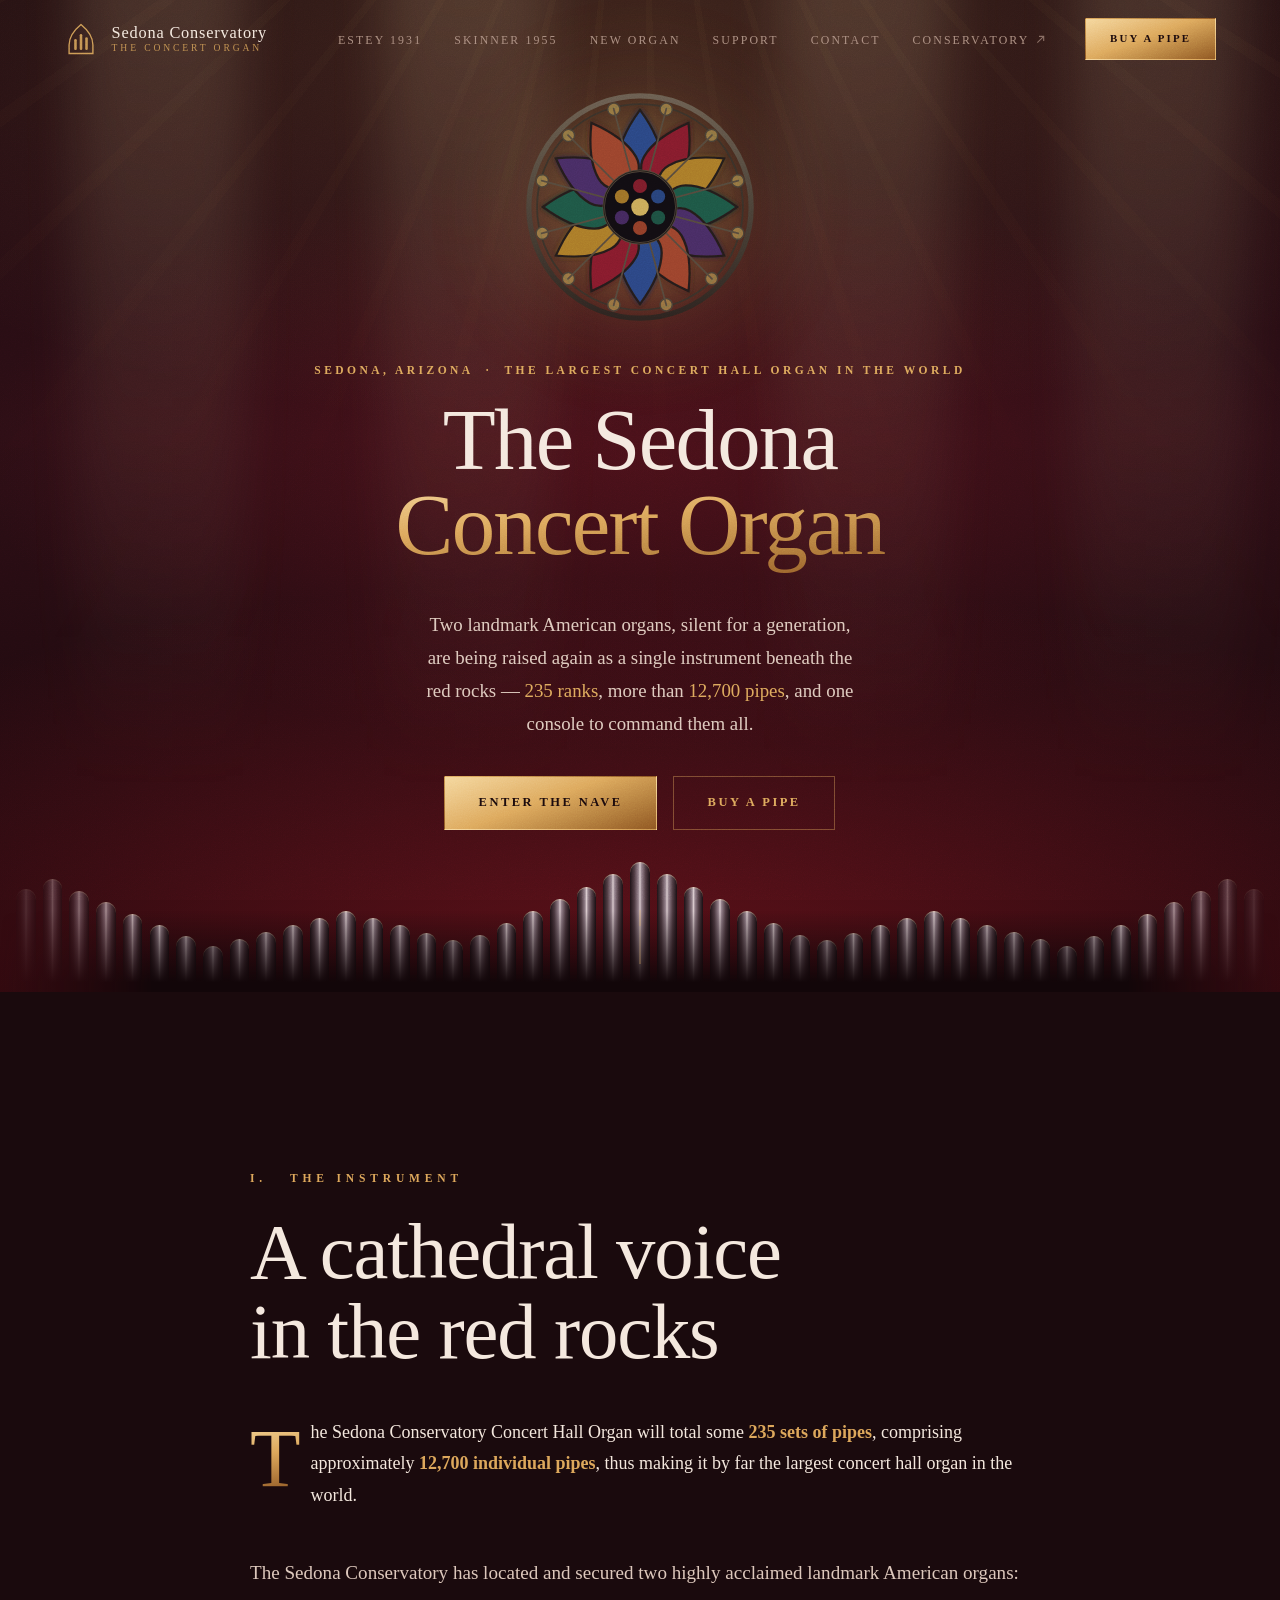
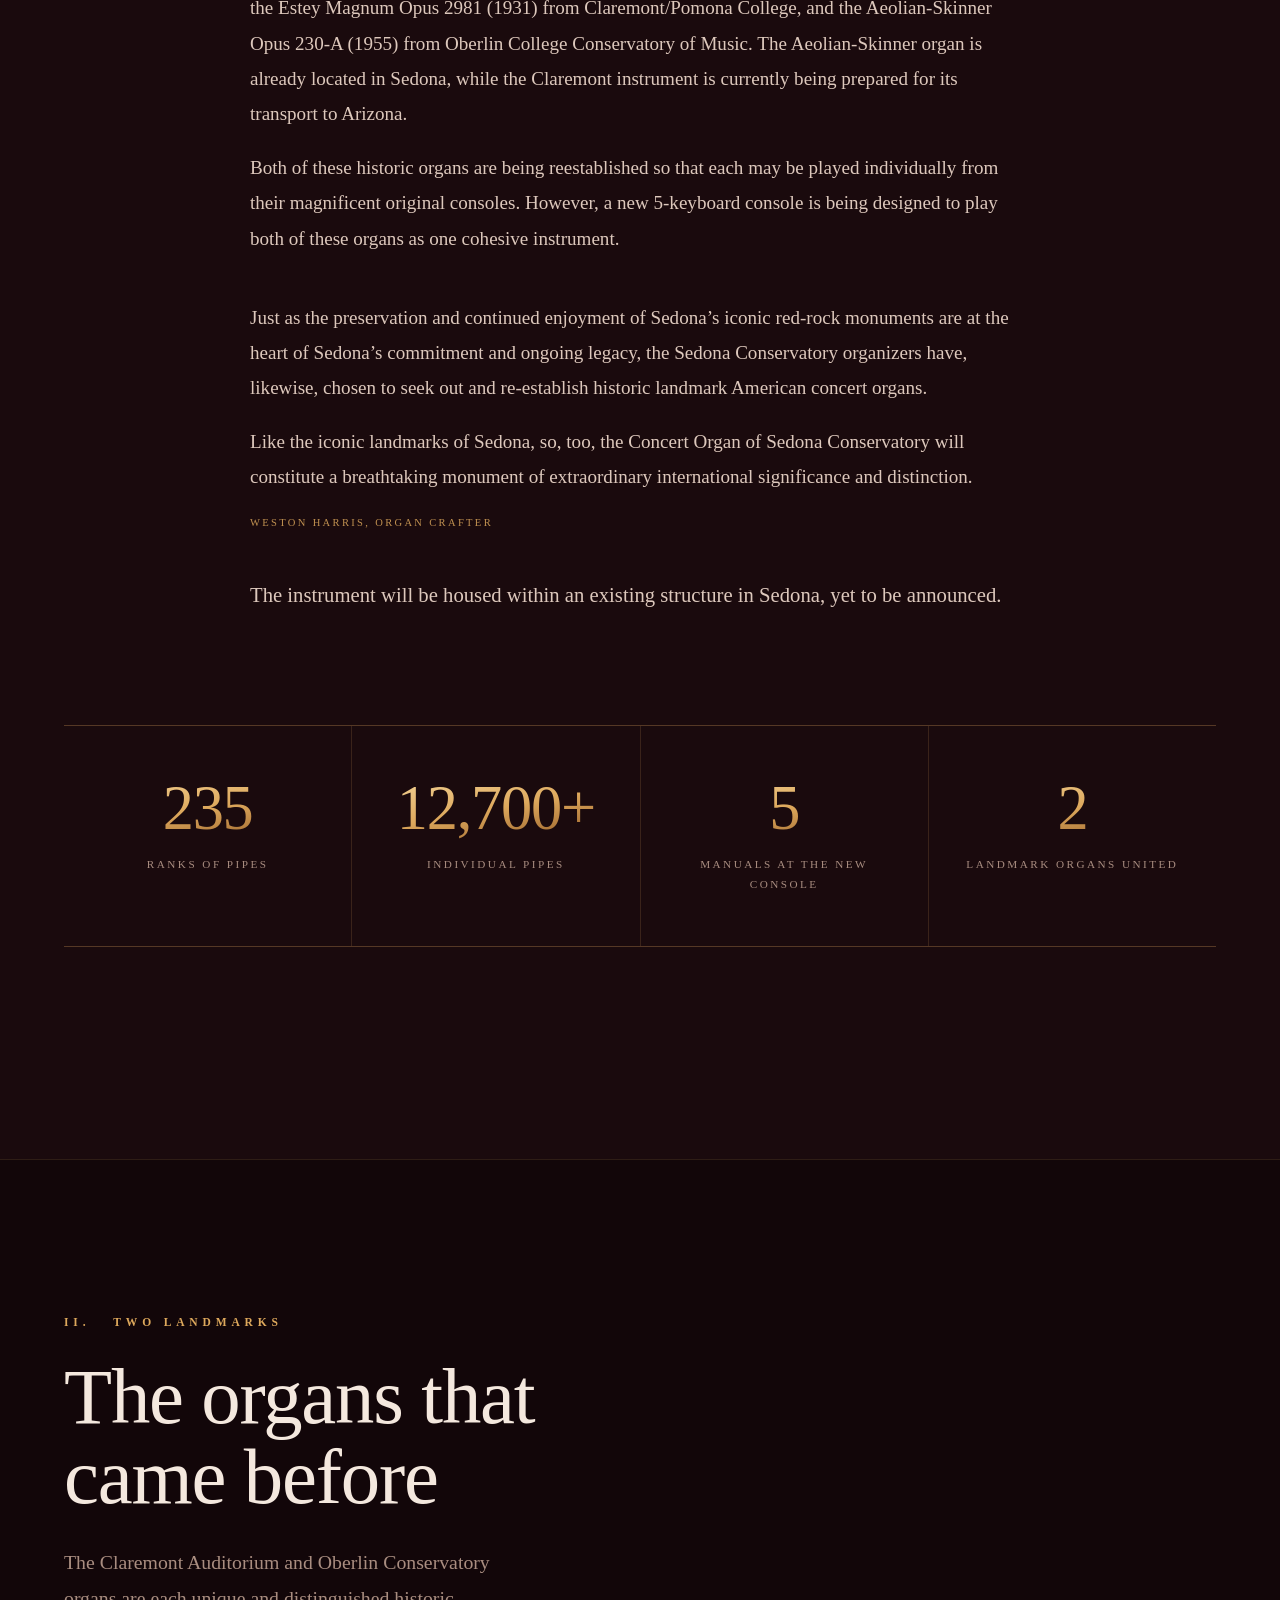
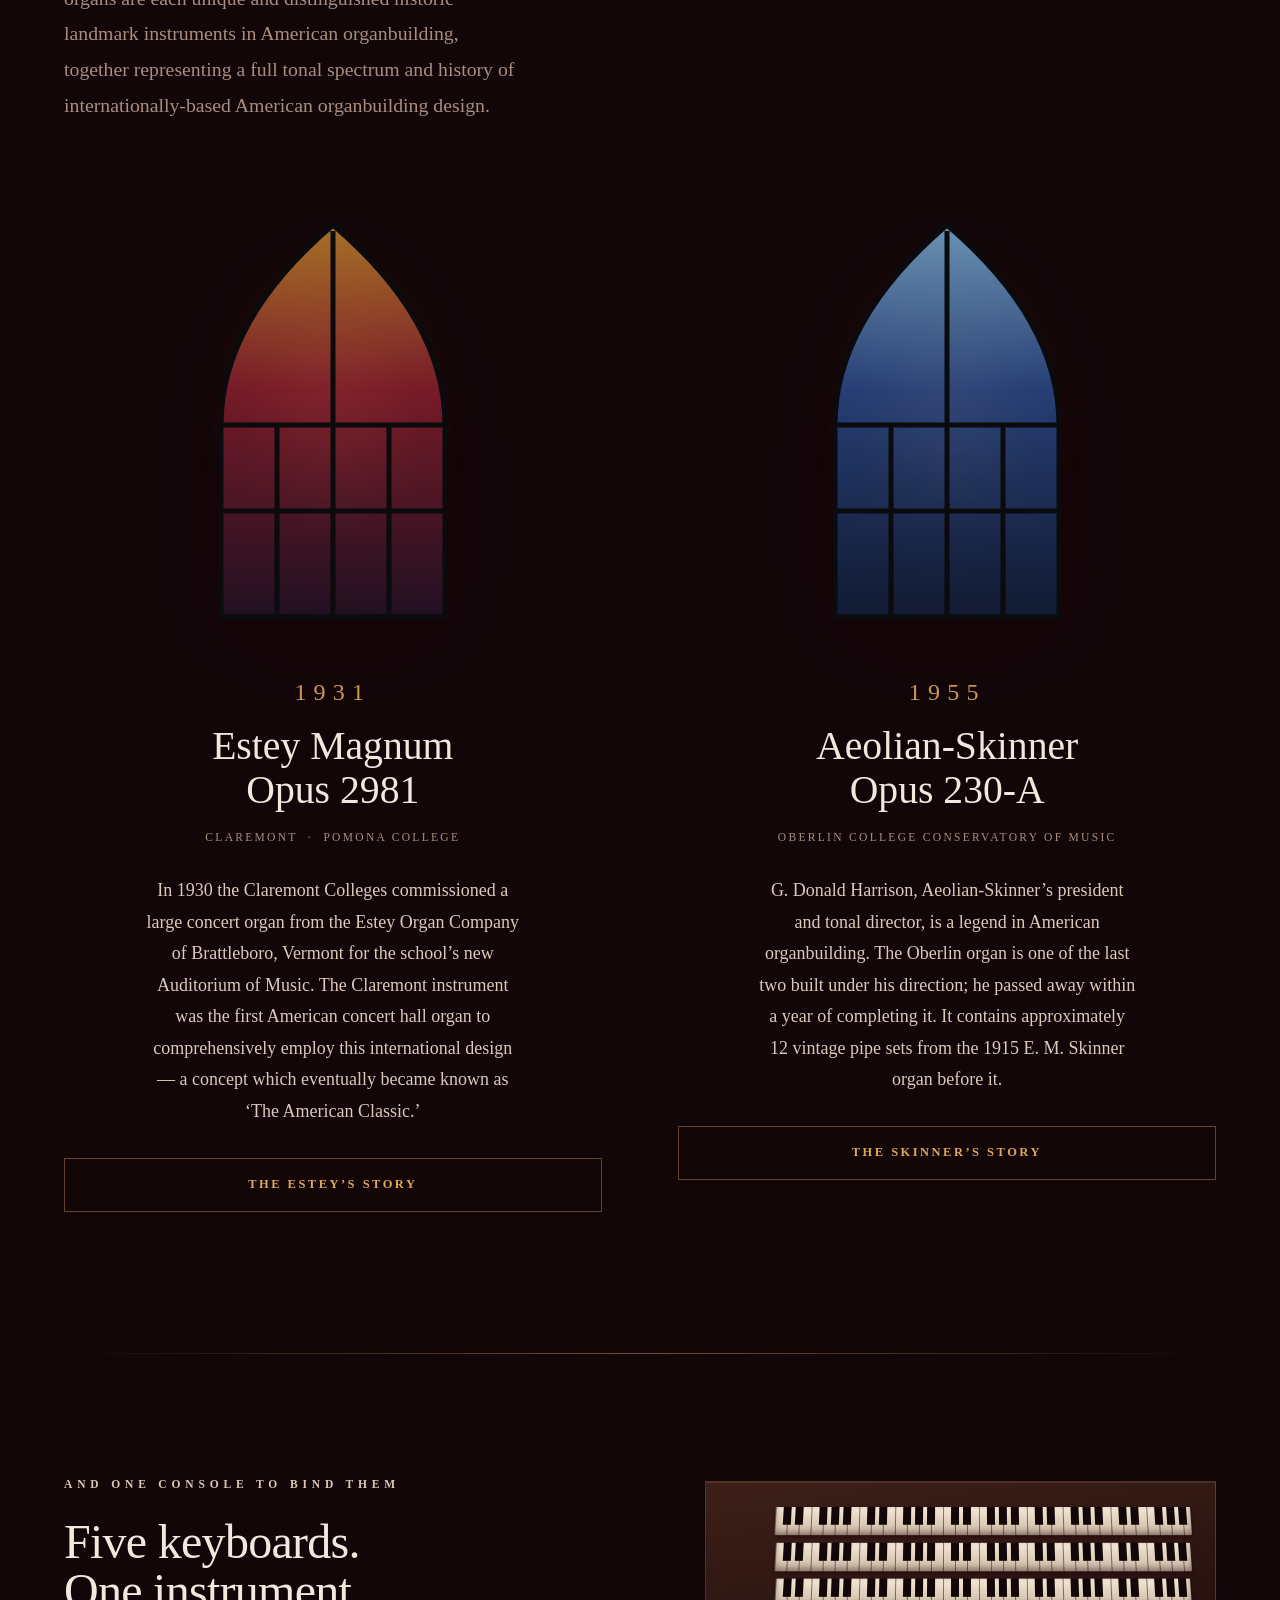
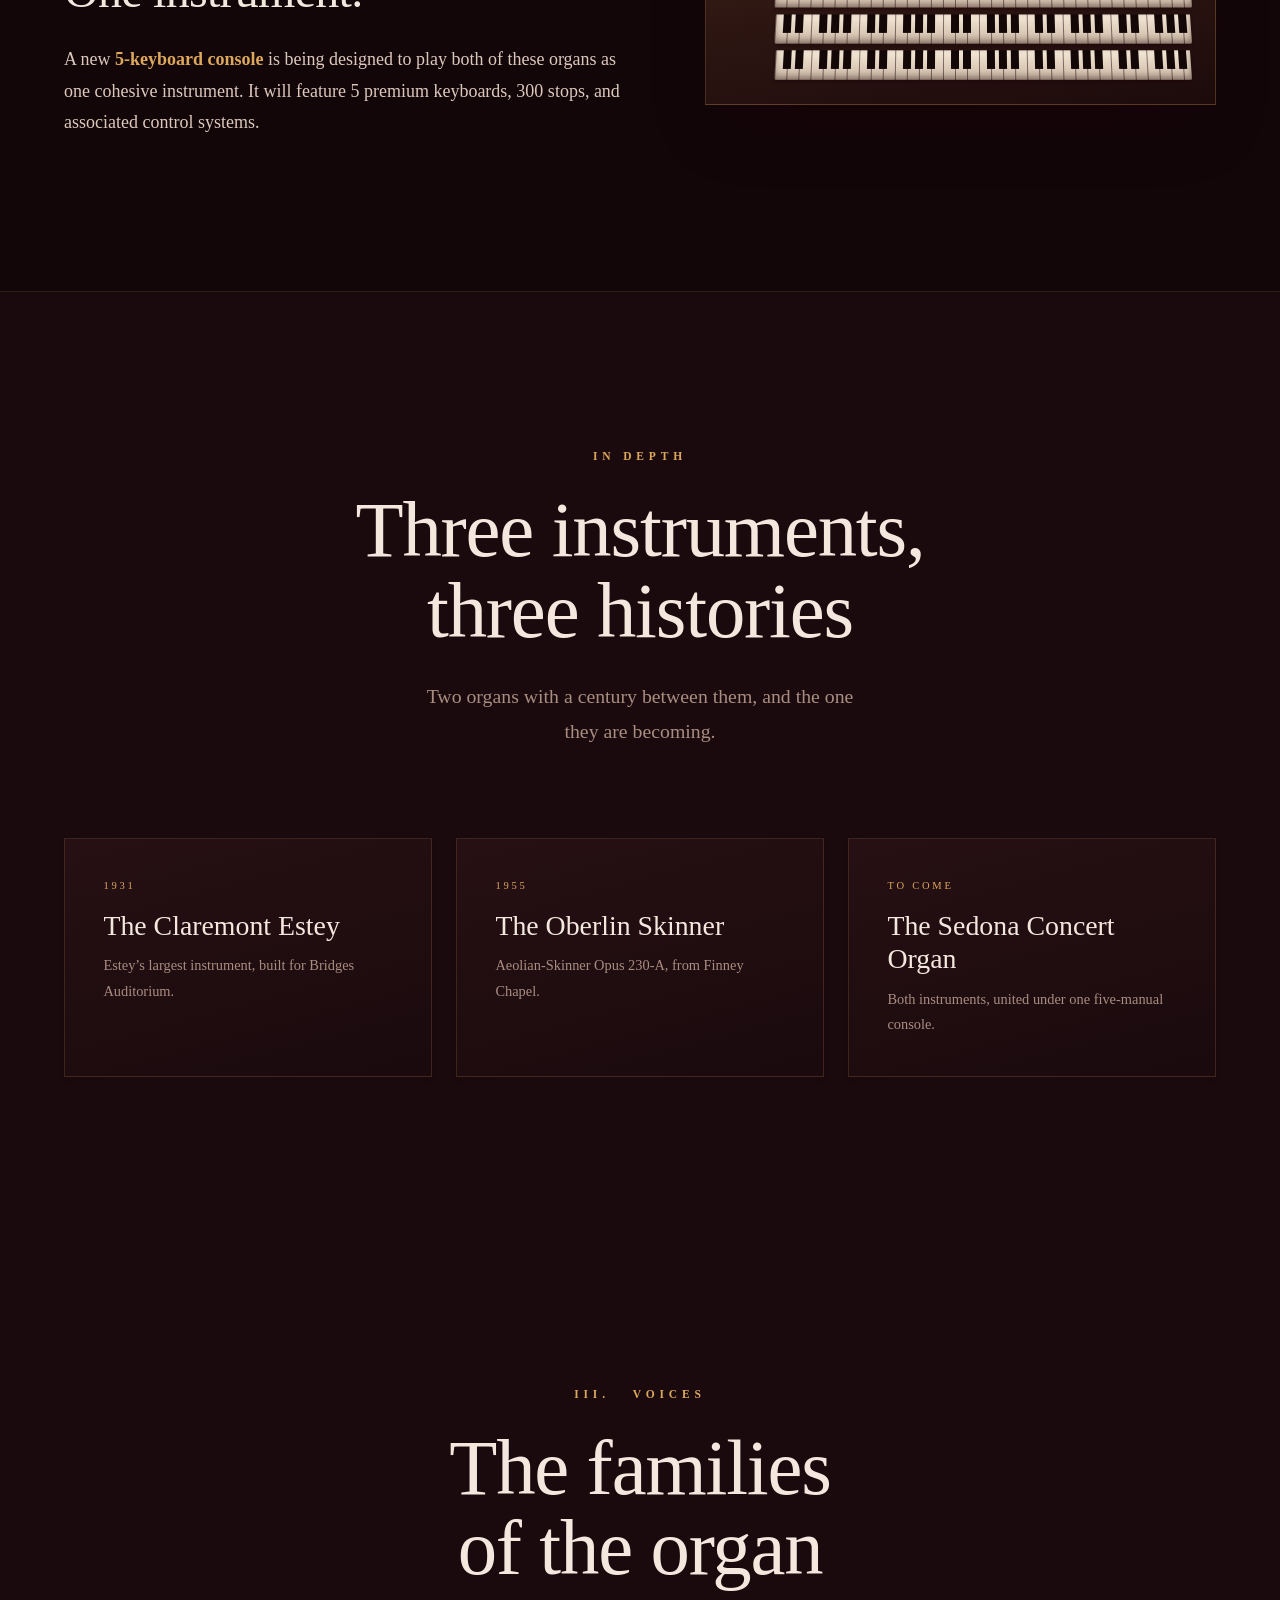
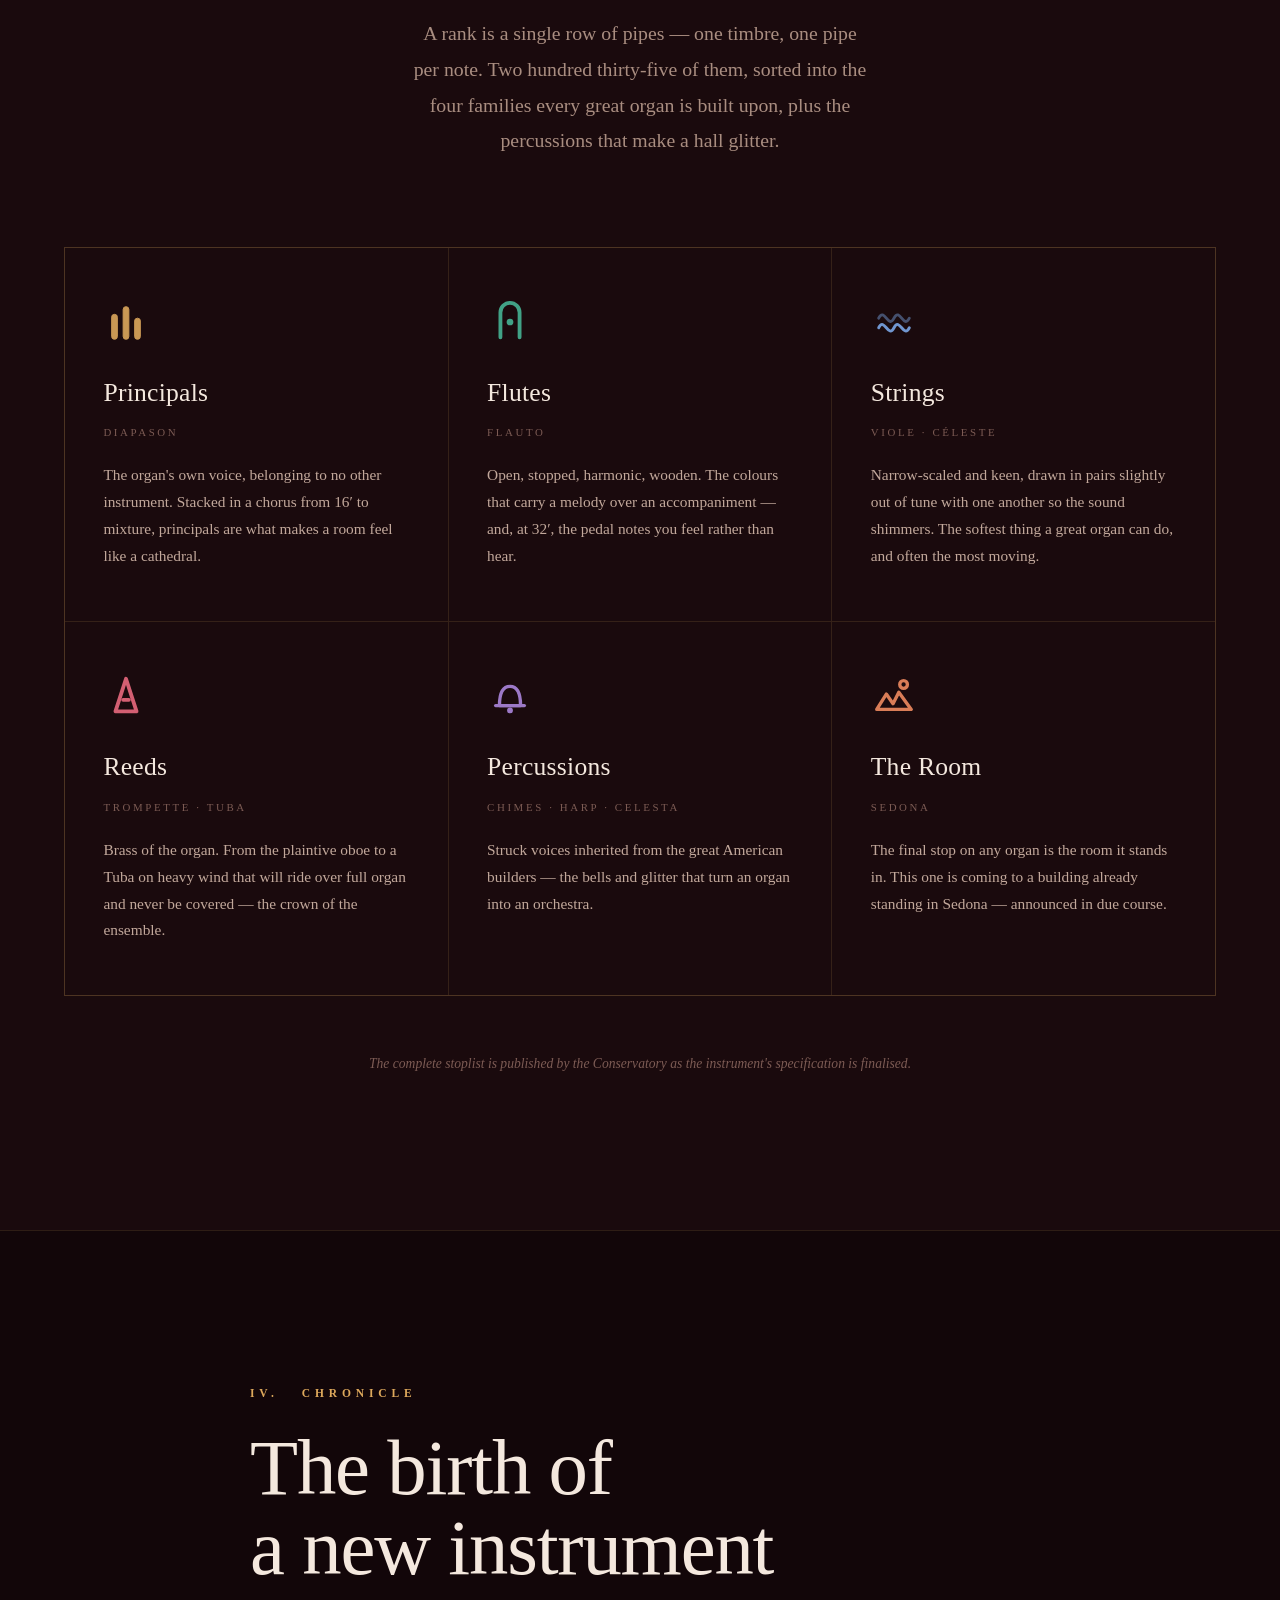
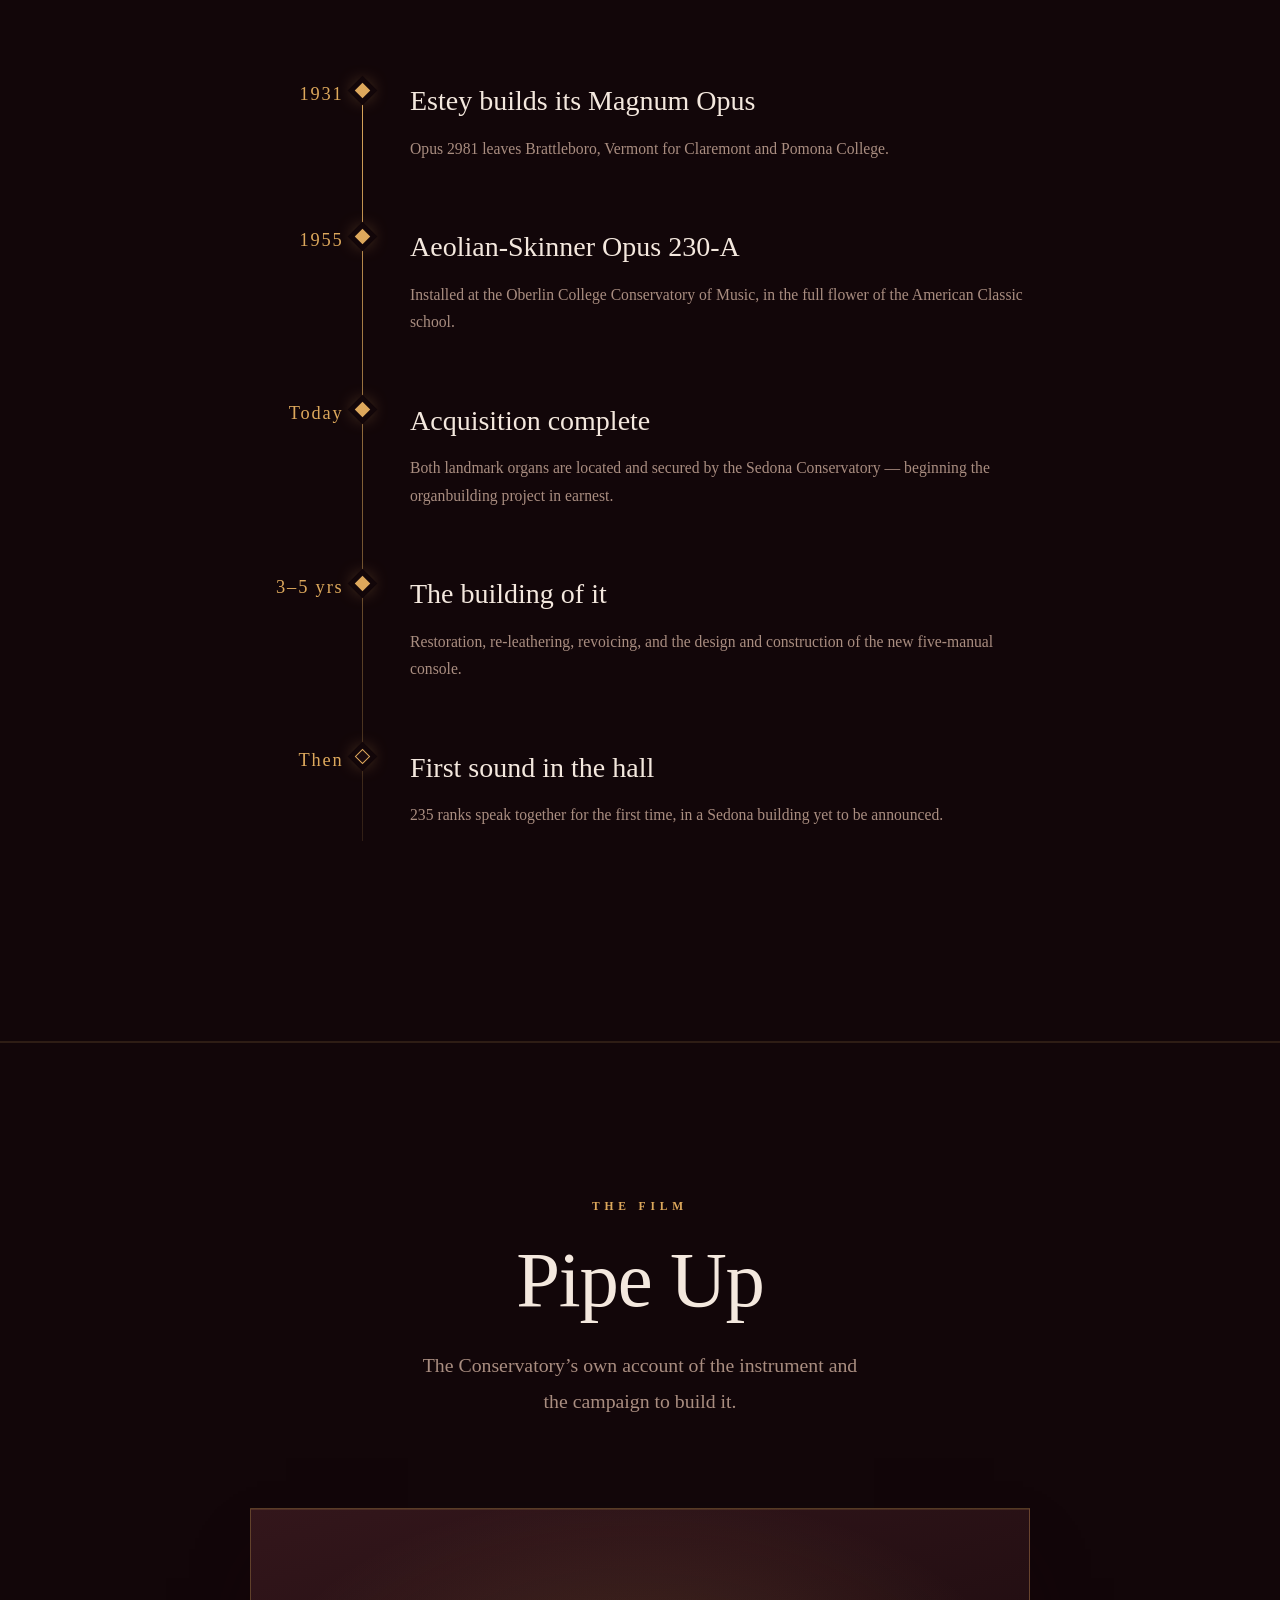
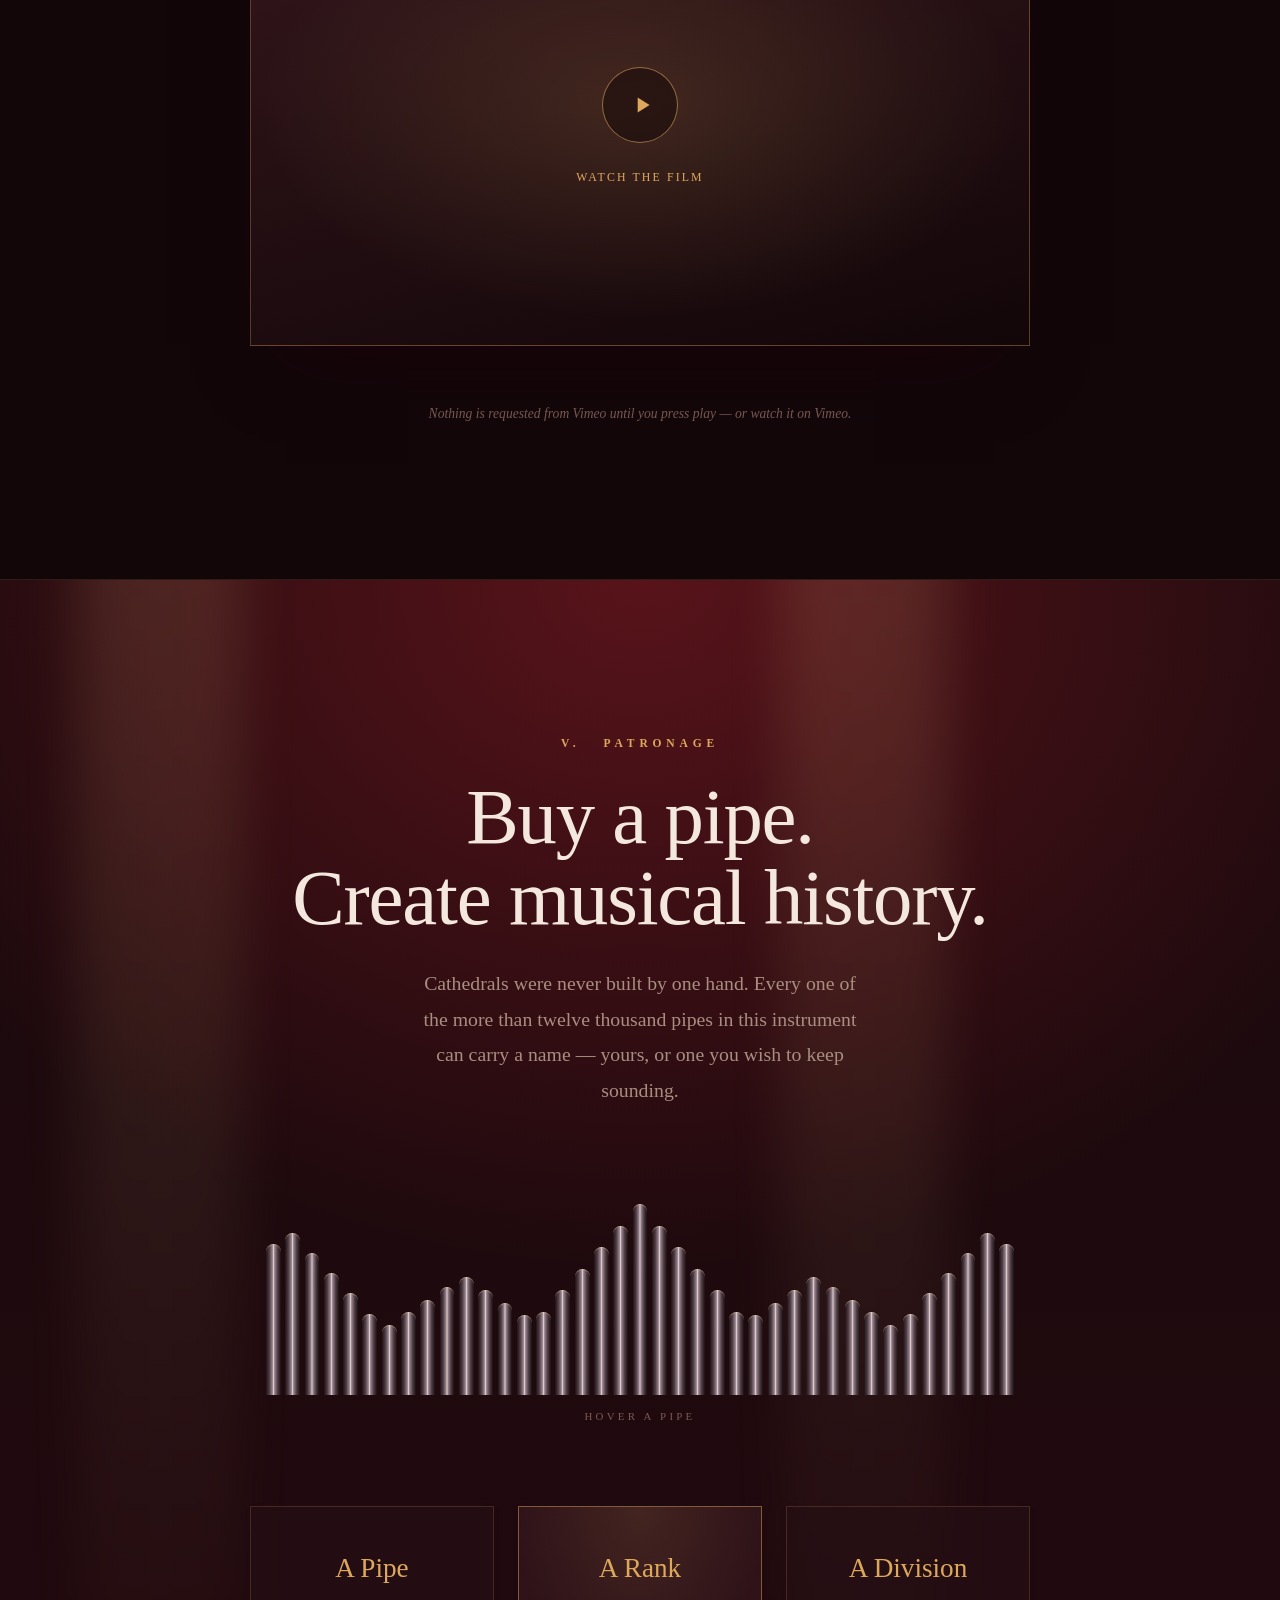
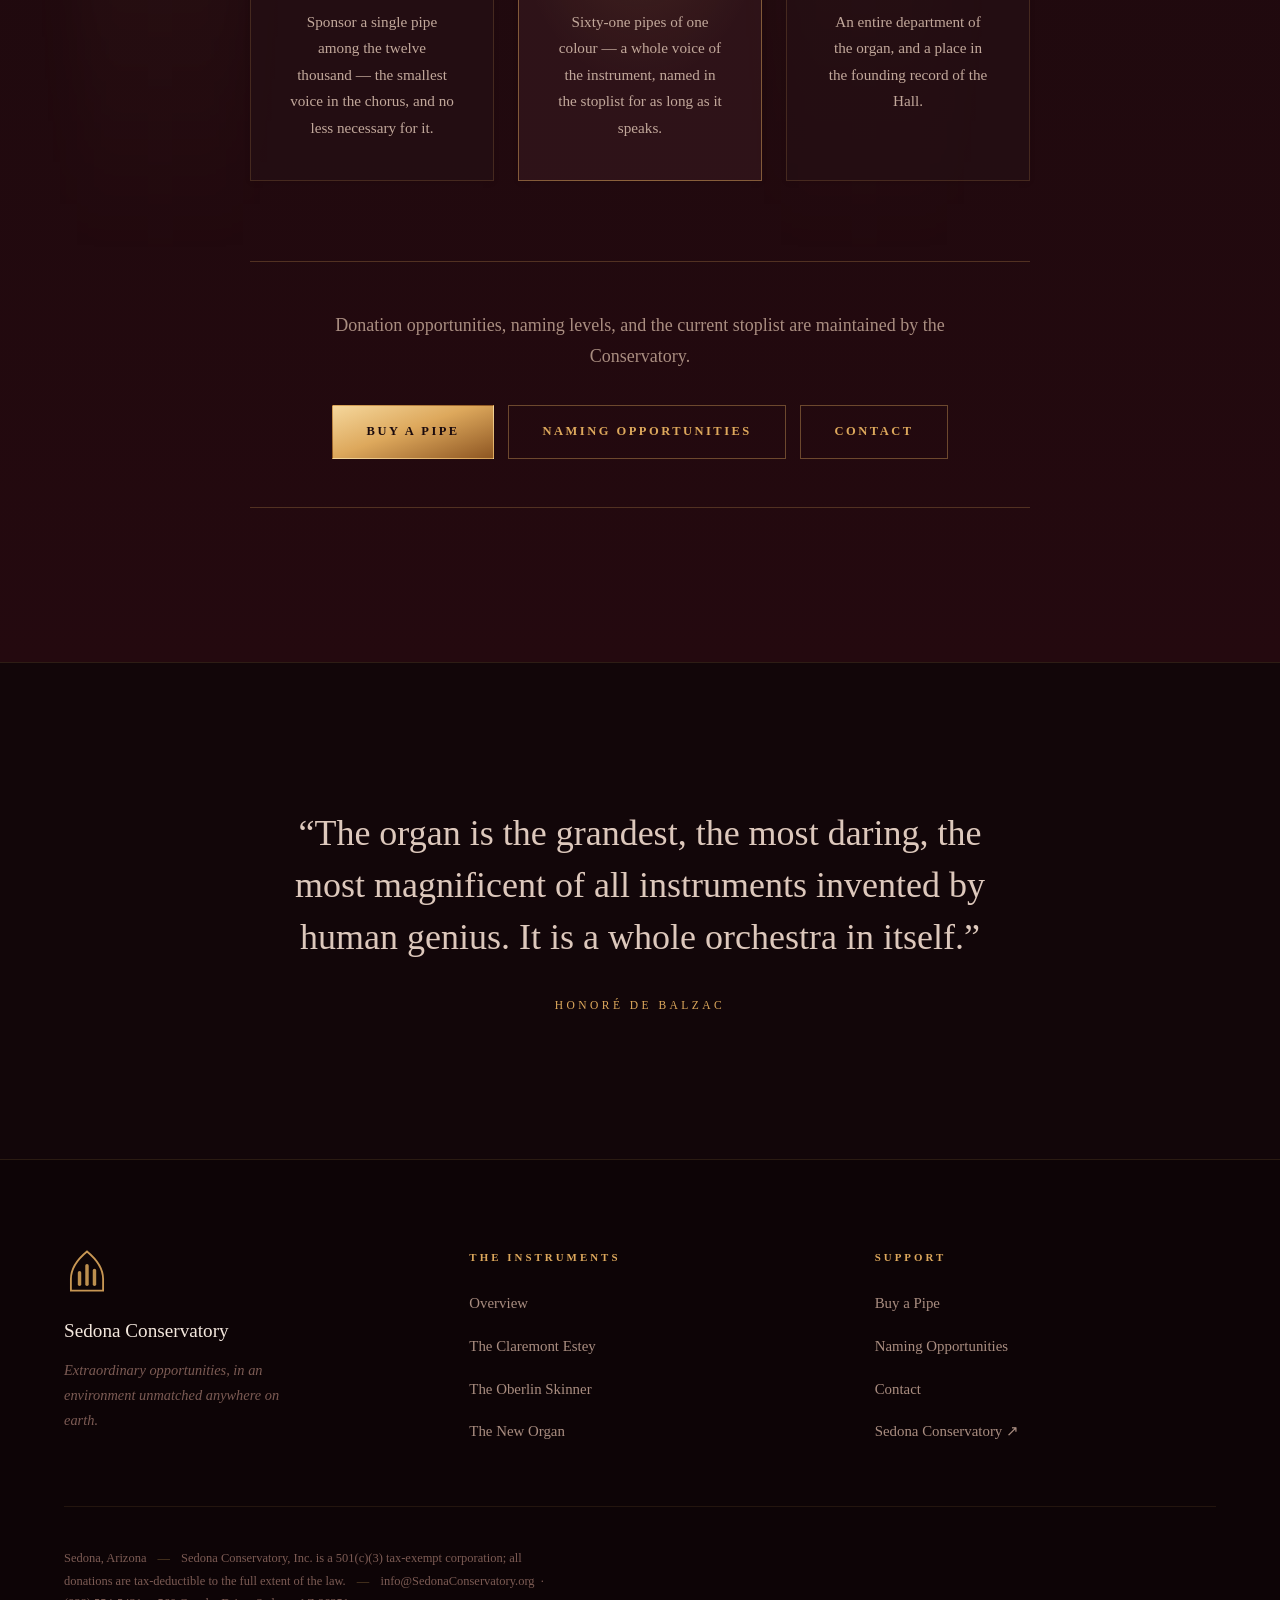
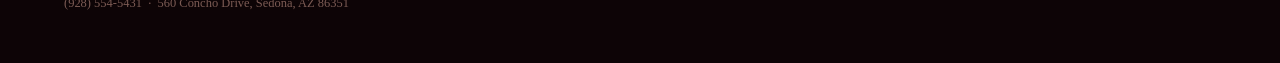
==== commit 8f8d09ab: "Add a garnet theme and unify the component interaction layer Garnet is a third theme and the new def" ====
--- a/index.html
+++ b/index.html
@@ -5,12 +5,12 @@
 <meta name="viewport" content="width=device-width, initial-scale=1">
 <title>The Sedona Concert Organ — Sedona Conservatory</title>
 <meta name="description" content="235 ranks. More than 12,700 pipes. Two landmark American organs reborn as one instrument beneath the red rocks — the largest concert hall pipe organ in the world.">
-<meta name="theme-color" content="#f8f1e6">
+<meta name="theme-color" content="#1a0a0d">
 <link rel="preconnect" href="">
 <link rel="stylesheet" href="assets/css/cathedral.css">
-<link rel="stylesheet" href="assets/css/theme-sedona.css" id="theme-css" data-default="sedona">
+<link rel="stylesheet" href="assets/css/theme-garnet.css" id="theme-css" data-default="garnet">
 <script>
-/* Theme switcher for testing: ?theme=night or ?theme=sedona, remembered in
+/* Theme switcher for testing: ?theme=garnet | sedona | night, remembered in
    localStorage. Runs before paint so there is no flash. Delete this block and
    the data-default attribute to lock the site to one theme. */
 (function () {
--- a/assets/css/cathedral.css
+++ b/assets/css/cathedral.css
@@ -18,7 +18,22 @@
   --gutter: clamp(1.25rem, 5vw, 4rem);
   --rhythm: clamp(5rem, 12vw, 10rem);
 
-  --ease: cubic-bezier(.22, .61, .36, 1);
+  /* Motion */
+  --ease:     cubic-bezier(.22, .61, .36, 1);   /* settle                     */
+  --e-spring: cubic-bezier(.34, 1.36, .5, 1);   /* lift, with a little rebound */
+  --e-exit:   cubic-bezier(.4, 0, .6, 1);       /* return                     */
+  --dur-fast: 160ms;
+  --dur-base: 300ms;
+  --dur-slow: 640ms;
+
+  /* Elevation — colour comes from the theme's --shadow-rgb */
+  --elev-1: 0 2px 6px -2px rgba(var(--shadow-rgb), .28);
+  --elev-2: 0 6px 16px -6px rgba(var(--shadow-rgb), .38),
+            0 18px 40px -22px rgba(var(--shadow-rgb), .55);
+  --elev-3: 0 10px 24px -8px rgba(var(--shadow-rgb), .42),
+            0 30px 64px -28px rgba(var(--shadow-rgb), .7);
+
+  --lift: -6px;
 }
 
 /* ── Reset ────────────────────────────────────────────────────────────────── */
@@ -790,13 +805,6 @@
   padding: clamp(1.75rem, 3vw, 2.5rem);
   background: linear-gradient(165deg, var(--stone), var(--stone-deep));
   border: 1px solid rgba(var(--gild-rgb),.13);
-  transition: border-color .5s var(--ease), transform .5s var(--ease),
-              box-shadow .5s var(--ease);
-}
-.cell:hover {
-  border-color: rgba(var(--gild-rgb),.42);
-  transform: translateY(-4px);
-  box-shadow: 0 22px 48px -26px rgba(var(--shadow-rgb),.95);
 }
 .cell--wide {
   grid-column: 1 / -1;
@@ -866,9 +874,7 @@
   text-align: center;
   border: 1px solid rgba(var(--gild-rgb),.18);
   background: rgba(var(--surface-rgb),.6);
-  transition: transform .5s var(--ease), border-color .5s var(--ease);
-}
-.tier:hover { transform: translateY(-5px); border-color: rgba(var(--gild-rgb),.5); }
+}
 .tier--feature {
   border-color: rgba(var(--gild-rgb),.48);
   background:
@@ -1066,7 +1072,6 @@
   margin: 0;
   background: linear-gradient(165deg, var(--stone-lit), var(--stone-deep));
   border: 1px solid rgba(var(--gild-rgb),.28);
-  box-shadow: 0 30px 70px -34px rgba(var(--shadow-rgb),.95);
 }
 .plate__frame {
   position: relative;
@@ -1169,13 +1174,6 @@
   padding: clamp(1.75rem, 3vw, 2.5rem);
   background: linear-gradient(165deg, var(--stone), var(--stone-deep));
   border: 1px solid rgba(var(--gild-rgb),.16);
-  transition: transform .5s var(--ease), border-color .5s var(--ease),
-              box-shadow .5s var(--ease);
-}
-.xlink:hover {
-  transform: translateY(-5px);
-  border-color: rgba(var(--gild-rgb),.5);
-  box-shadow: 0 24px 50px -28px rgba(var(--shadow-rgb),.95);
 }
 .xlink[aria-current="page"] {
   border-color: rgba(var(--gild-rgb),.55);
@@ -1317,13 +1315,6 @@
   padding: clamp(1.9rem, 3vw, 2.6rem);
   border: 1px solid rgba(var(--gild-rgb),.2);
   background: linear-gradient(165deg, var(--stone), var(--stone-deep));
-  transition: transform .5s var(--ease), border-color .5s var(--ease),
-              box-shadow .5s var(--ease);
-}
-.card:hover {
-  transform: translateY(-5px);
-  border-color: rgba(var(--gild-rgb),.5);
-  box-shadow: 0 24px 52px -28px rgba(var(--shadow-rgb),.95);
 }
 .card--gold {
   border-color: rgba(var(--gild-rgb),.55);
@@ -1612,3 +1603,94 @@
   color: var(--ink-faint);
 }
 .contact-block { text-align: center; }
+
+/* ═══════════════════════════════════════════════════════════════════════════
+   SURFACE — one interaction primitive shared by every raised component
+   ═══════════════════════════════════════════════════════════════════════════
+   The panels across the site were each carrying their own hover rules, which
+   drifted apart. They now share one behaviour: a sprung lift, a two-layer
+   shadow (contact + ambient), a border that blooms, and a slow gilded sheen
+   that crosses the face once. Only .voice keeps a bespoke treatment, since it
+   is a flat tile rather than a raised card.
+   ═══════════════════════════════════════════════════════════════════════════ */
+.card, .cell, .xlink, .tier, .name-op, .plate, .level {
+  position: relative;
+  isolation: isolate;
+  overflow: hidden;
+  box-shadow: var(--elev-1);
+  transition: transform var(--dur-base) var(--e-exit),
+              border-color var(--dur-base) var(--ease),
+              box-shadow var(--dur-base) var(--ease);
+}
+
+/* The sheen: a narrow diagonal band of gild, parked off the left edge */
+.card::after, .cell::after, .xlink::after,
+.tier::after, .name-op::after, .plate::after, .level::after {
+  content: "";
+  position: absolute;
+  inset: -1px;
+  z-index: 3;
+  pointer-events: none;
+  background: linear-gradient(104deg,
+    transparent 38%,
+    rgba(var(--gild-rgb), .18) 48%,
+    rgba(var(--gild-rgb), .06) 54%,
+    transparent 64%);
+  transform: translate3d(-130%, 0, 0);
+  opacity: 0;
+}
+
+@media (hover: hover) {
+  .card:hover, .cell:hover, .xlink:hover,
+  .tier:hover, .name-op:hover, .plate:hover, .level:hover {
+    transform: translate3d(0, var(--lift), 0);
+    border-color: rgba(var(--gild-rgb), .55);
+    box-shadow: var(--elev-3);
+    transition: transform var(--dur-base) var(--e-spring),
+                border-color var(--dur-fast) var(--ease),
+                box-shadow var(--dur-base) var(--ease);
+  }
+  .card:hover::after, .cell:hover::after, .xlink:hover::after,
+  .tier:hover::after, .name-op:hover::after,
+  .plate:hover::after, .level:hover::after {
+    transform: translate3d(130%, 0, 0);
+    opacity: 1;
+    transition: transform var(--dur-slow) var(--ease),
+                opacity var(--dur-fast) linear;
+  }
+}
+
+/* Keyboard users get the same lift, since .xlink and .level are focusable */
+.xlink:focus-visible, .level > summary:focus-visible {
+  outline: 2px solid var(--gild);
+  outline-offset: 3px;
+}
+.xlink:focus-visible {
+  transform: translate3d(0, var(--lift), 0);
+  box-shadow: var(--elev-3);
+}
+
+/* Pressing a card should acknowledge the press rather than stay lifted */
+.card:active, .cell:active, .xlink:active, .tier:active, .name-op:active {
+  transform: translate3d(0, -2px, 0);
+  transition-duration: var(--dur-fast);
+}
+
+/* Buttons pick up the same vocabulary */
+.btn { will-change: transform; }
+.btn--gild:hover, .btn--ghost:hover { transform: translate3d(0, -2px, 0); }
+.btn:active { transform: translate3d(0, 0, 0); transition-duration: var(--dur-fast); }
+.btn:focus-visible { outline: 2px solid var(--gild); outline-offset: 3px; }
+
+/* .voice is a flat tile: it lights from within instead of lifting */
+.voice { transition: background var(--dur-base) var(--ease); }
+.voice::before { transition: transform var(--dur-slow) var(--e-spring); }
+
+/* Nothing sweeps or springs when motion is turned down */
+@media (prefers-reduced-motion: reduce) {
+  .card::after, .cell::after, .xlink::after,
+  .tier::after, .name-op::after, .plate::after, .level::after { display: none; }
+  .card:hover, .cell:hover, .xlink:hover,
+  .tier:hover, .name-op:hover, .plate:hover, .level:hover,
+  .xlink:focus-visible { transform: none; }
+}
--- a/assets/css/theme-garnet.css
+++ b/assets/css/theme-garnet.css
@@ -0,0 +1,124 @@
+/* ═══════════════════════════════════════════════════════════════════════════
+   THEME · GARNET
+   The cathedral at vespers. Deep reds rather than literal desert colour —
+   oxblood and garnet stone, copper-gold leaf, the glass burning out of it.
+   Load after cathedral.css.
+   ═══════════════════════════════════════════════════════════════════════════ */
+:root {
+  color-scheme: dark;
+
+  /* ── Surfaces ─────────────────────────────────────────────────────────────
+     Every surface is a red, not a neutral: the darks are oxblood, the cards
+     a shade of dried blood-red brick, so nothing on the page reads as grey. */
+  --void:           #120609;   /* the contrast band behind .section--dark    */
+  --stone-deep:     #1a0a0d;   /* page                                       */
+  --stone:          #261014;   /* cards                                      */
+  --stone-lit:      #33161b;   /* raised cards                               */
+  --stone-edge:     #4d222a;
+  --surface-deep:   #0d0406;   /* footer                                     */
+  --surface-inset:  #1f0c10;   /* pipe-set cells, form fields                */
+  --surface-card:   #261014;   /* native select menu                         */
+  --surface-red:    #3d151b;   /* the Maestros card, deepest of them all     */
+  --facade-fade:    #120609;   /* colour the hero pipes fade into            */
+
+  --void-rgb:        18,  6,  9;
+  --backdrop-rgb:    12,  3,  5;
+  --surface-rgb:     38, 16, 20;
+  --surface-lit-rgb: 51, 22, 27;
+
+  /* ── Ink ──────────────────────────────────────────────────────────────── */
+  --ink:        #f4e8de;
+  --ink-soft:   #ddc8bc;
+  --ink-dim:    #c2a89b;
+  --ink-muted:  #a98d80;
+  --ink-faint:  #7c5b54;
+  --on-gild:    #1a0a0d;       /* dark ink on the copper button              */
+
+  /* ── Gilding ──────────────────────────────────────────────────────────────
+     Pulled toward copper so the gold belongs to the reds around it rather
+     than sitting on top of them. */
+  --gild:        #dda85c;
+  --gild-bright: #f5d79c;
+  --gild-deep:   #8e5622;
+  --gild-rgb:    221, 168, 92;
+
+  /* ── Stained glass ────────────────────────────────────────────────────── */
+  --lapis:    #2a4b8d;
+  --ruby:     #8c1f2f;
+  --emerald:  #1d5b4a;
+  --amethyst: #4a2d6b;
+  --rock:     #a4462d;
+  --rock-rgb: 164, 70, 45;
+
+  /* Voice-card accents — lifted to carry against the deep red ground */
+  --accent-emerald:  #46b394;
+  --accent-lapis:    #7aa6e6;
+  --accent-ruby:     #e8697d;
+  --accent-amethyst: #ab86dc;
+  --accent-rock:     #ee8a60;
+
+  /* ── Light and shadow ─────────────────────────────────────────────────────
+     Shadows carry a red cast, so depth reads as recess in the same stone. */
+  --shadow-rgb: 26, 2, 6;
+  --light-rgb:  255, 226, 176;
+  --grain-opacity: .45;
+  --grain-blend:   overlay;
+
+  /* ── Atmospheres ──────────────────────────────────────────────────────── */
+  --bg-hero:
+    radial-gradient(130% 72% at 50% 2%,   rgba(221,168,92,.16), transparent 58%),
+    radial-gradient(115% 58% at 50% 100%, rgba(158,26,38,.55), transparent 72%),
+    radial-gradient(70% 40% at 50% 46%,   rgba(120,20,32,.4), transparent 74%),
+    linear-gradient(180deg, #1d0a0f 0%, #2c0e15 44%, #16060a 100%);
+
+  --bg-pagehead:
+    radial-gradient(120% 88% at 50% 0%, rgba(158,26,38,.4), transparent 62%),
+    radial-gradient(85% 65% at 50% 30%, rgba(221,168,92,.1), transparent 70%),
+    linear-gradient(180deg, #250c12, #1a0a0d);
+
+  --bg-patronage:
+    radial-gradient(100% 62% at 50% 0%, rgba(174,32,44,.42), transparent 66%),
+    linear-gradient(180deg, #1a0a0d, #24090f);
+
+  --bg-film:
+    radial-gradient(70% 70% at 50% 45%, rgba(221,168,92,.16), transparent 70%),
+    linear-gradient(165deg, #33161b, #120609);
+
+  --bg-modal:
+    radial-gradient(100% 60% at 50% 0%, rgba(221,168,92,.13), transparent 60%),
+    linear-gradient(170deg, #261014, #14070a);
+
+  /* Rosewood rather than walnut, to sit inside the red scheme */
+  --bg-console: linear-gradient(170deg, #3d2018, #1c0b0b);
+
+  /* ── The instrument ───────────────────────────────────────────────────── */
+  --key-black:       #140708;
+  --key-white:       #f6e9d8;
+  --key-white-shade: #c9b6a2;
+
+  /* Pewter with a warm reflection picked up off the surrounding stone */
+  --pipe-metal: linear-gradient(90deg,
+      #1d1216 0%, #4e3b42 22%, #93808a 42%, #d8c9cc 50%,
+      #93808a 58%, #4e3b42 78%, #190f13 100%);
+}
+
+/* ── Theme corrections ─────────────────────────────────────────────────────
+   Small adjustments where a red ground behaves differently from a neutral. */
+
+/* Against red stone the sheen reads warmer if it carries a little rose */
+.card::after, .cell::after, .xlink::after,
+.tier::after, .name-op::after, .plate::after, .level::after {
+  background: linear-gradient(104deg,
+    transparent 38%,
+    rgba(255, 214, 150, .2) 47%,
+    rgba(232, 105, 125, .1) 54%,
+    transparent 64%);
+}
+
+/* The Maestros card leans on the ruby rather than the gild */
+.card--red:hover { border-color: rgba(232, 105, 125, .5); }
+
+/* Light shafts pick up the ember colour of the hero floor */
+.shafts--warm .shaft {
+  background: linear-gradient(180deg, rgba(255,196,140,.16), rgba(158,26,38,0) 70%);
+}
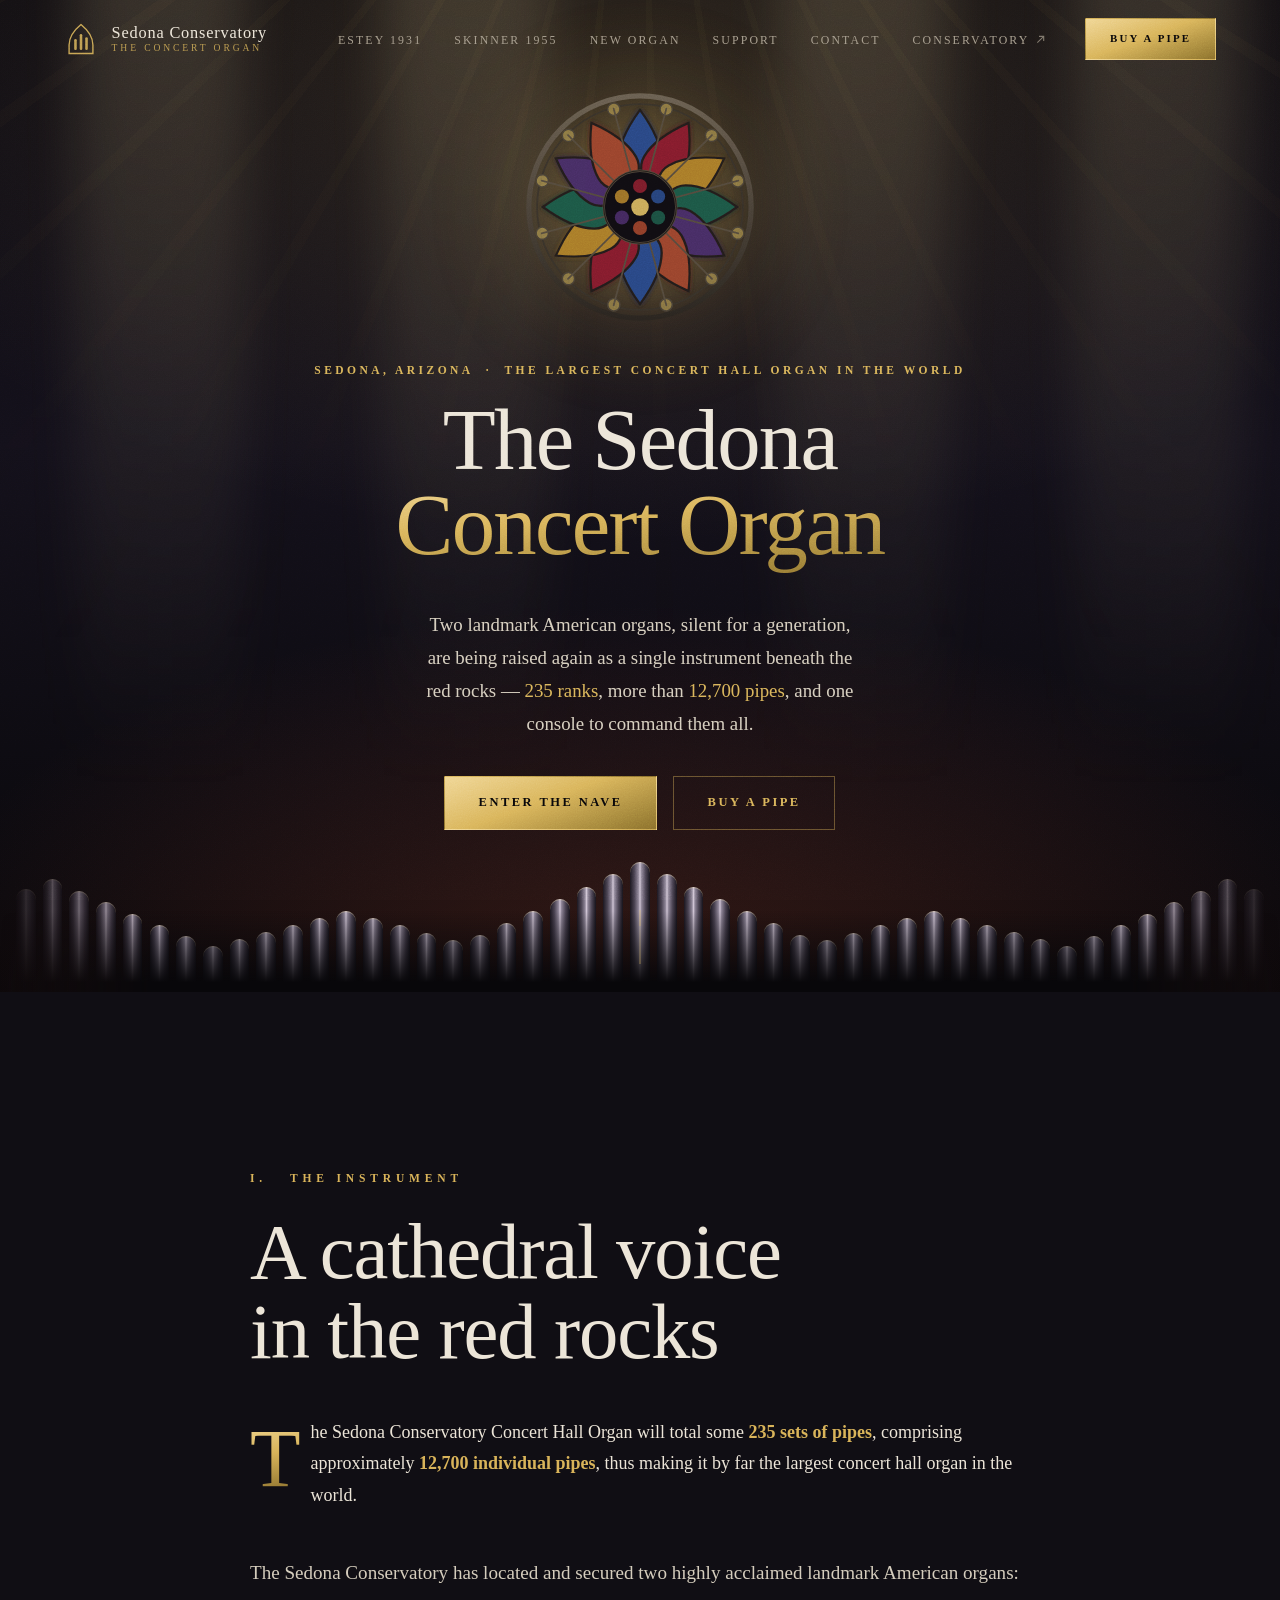
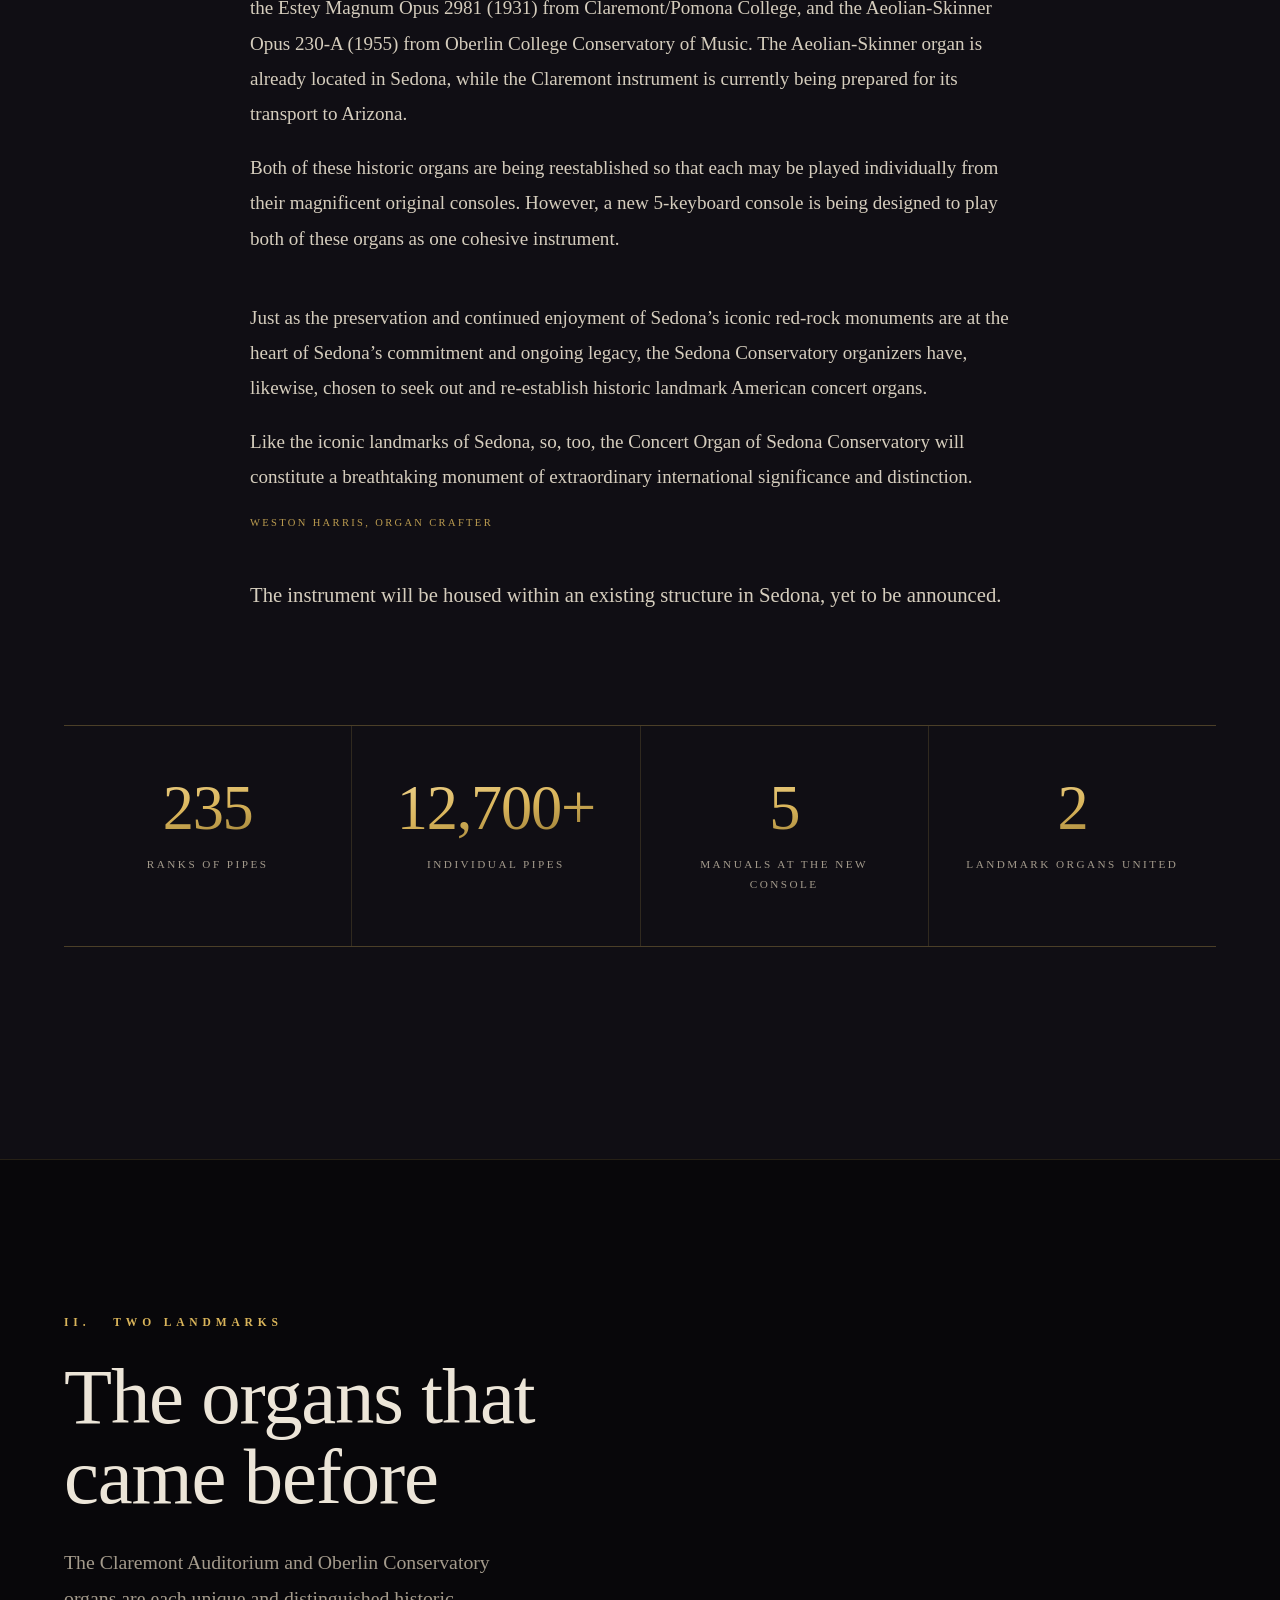
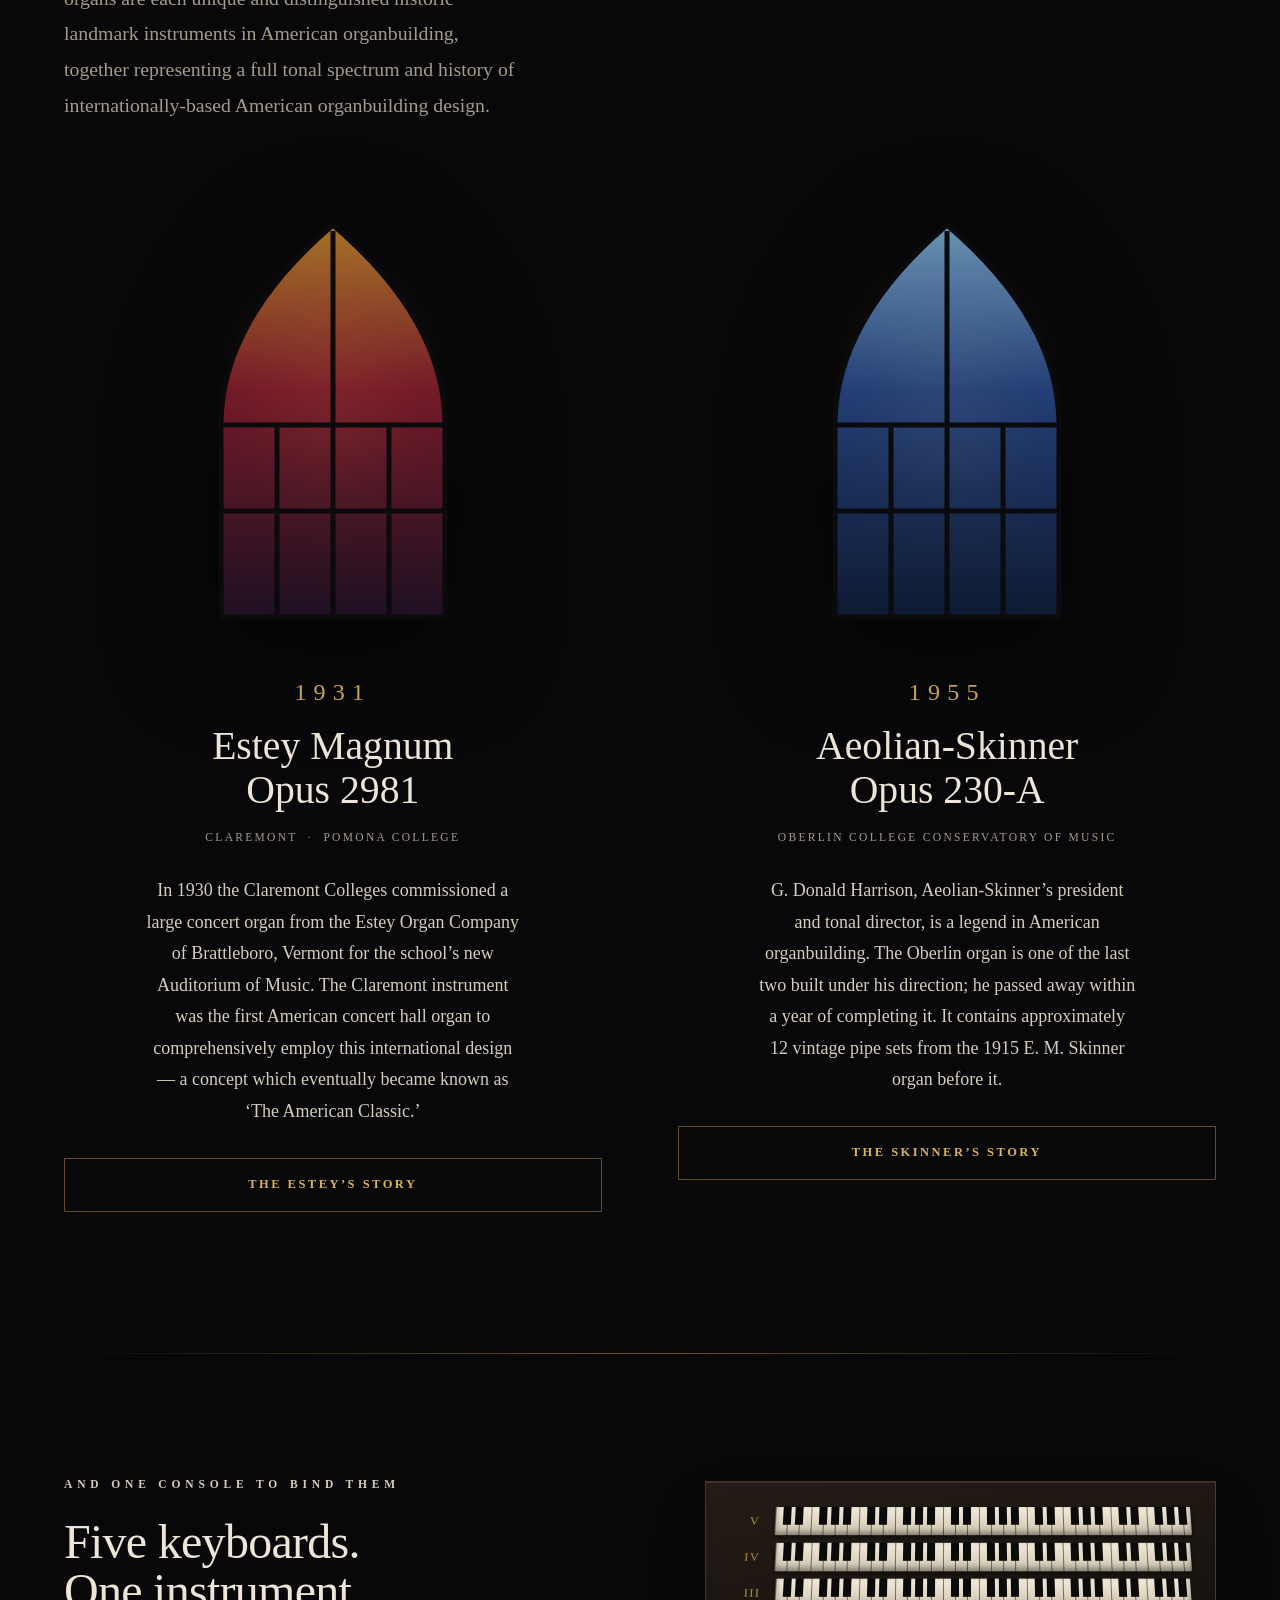
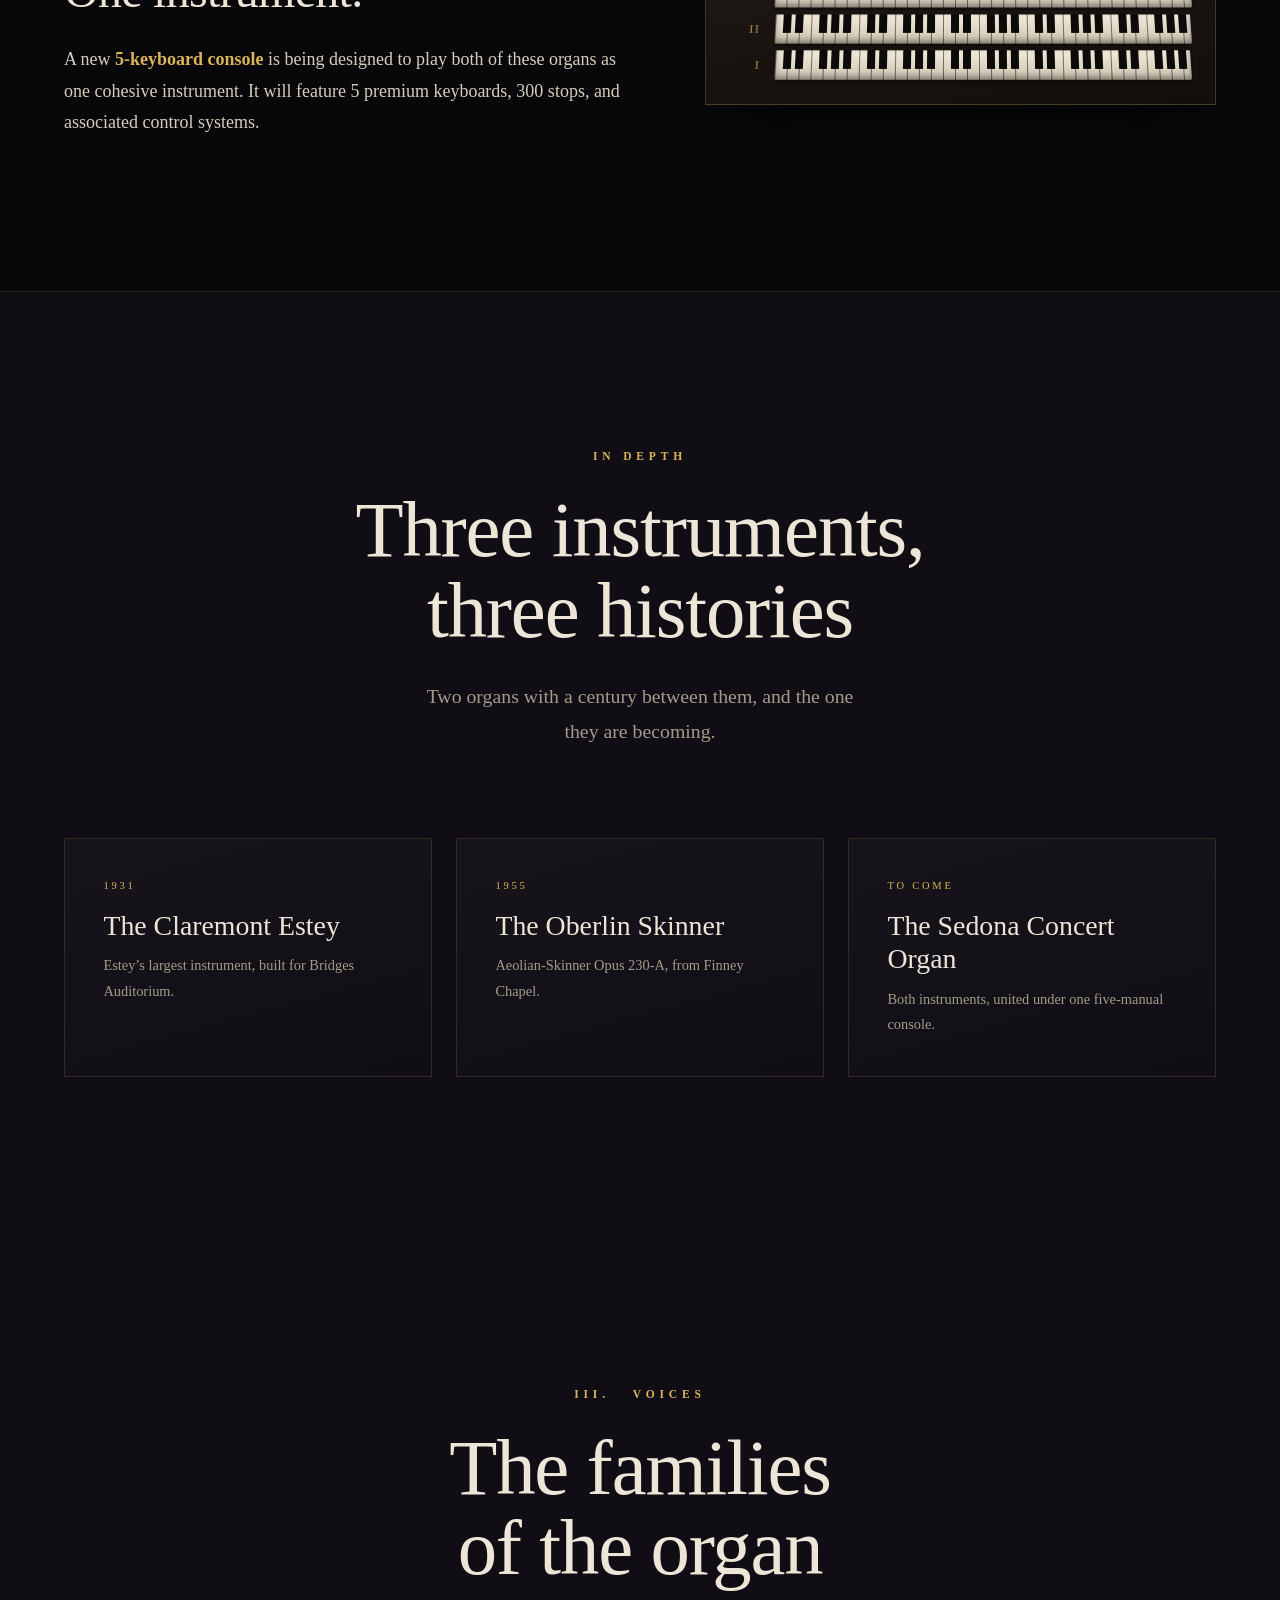
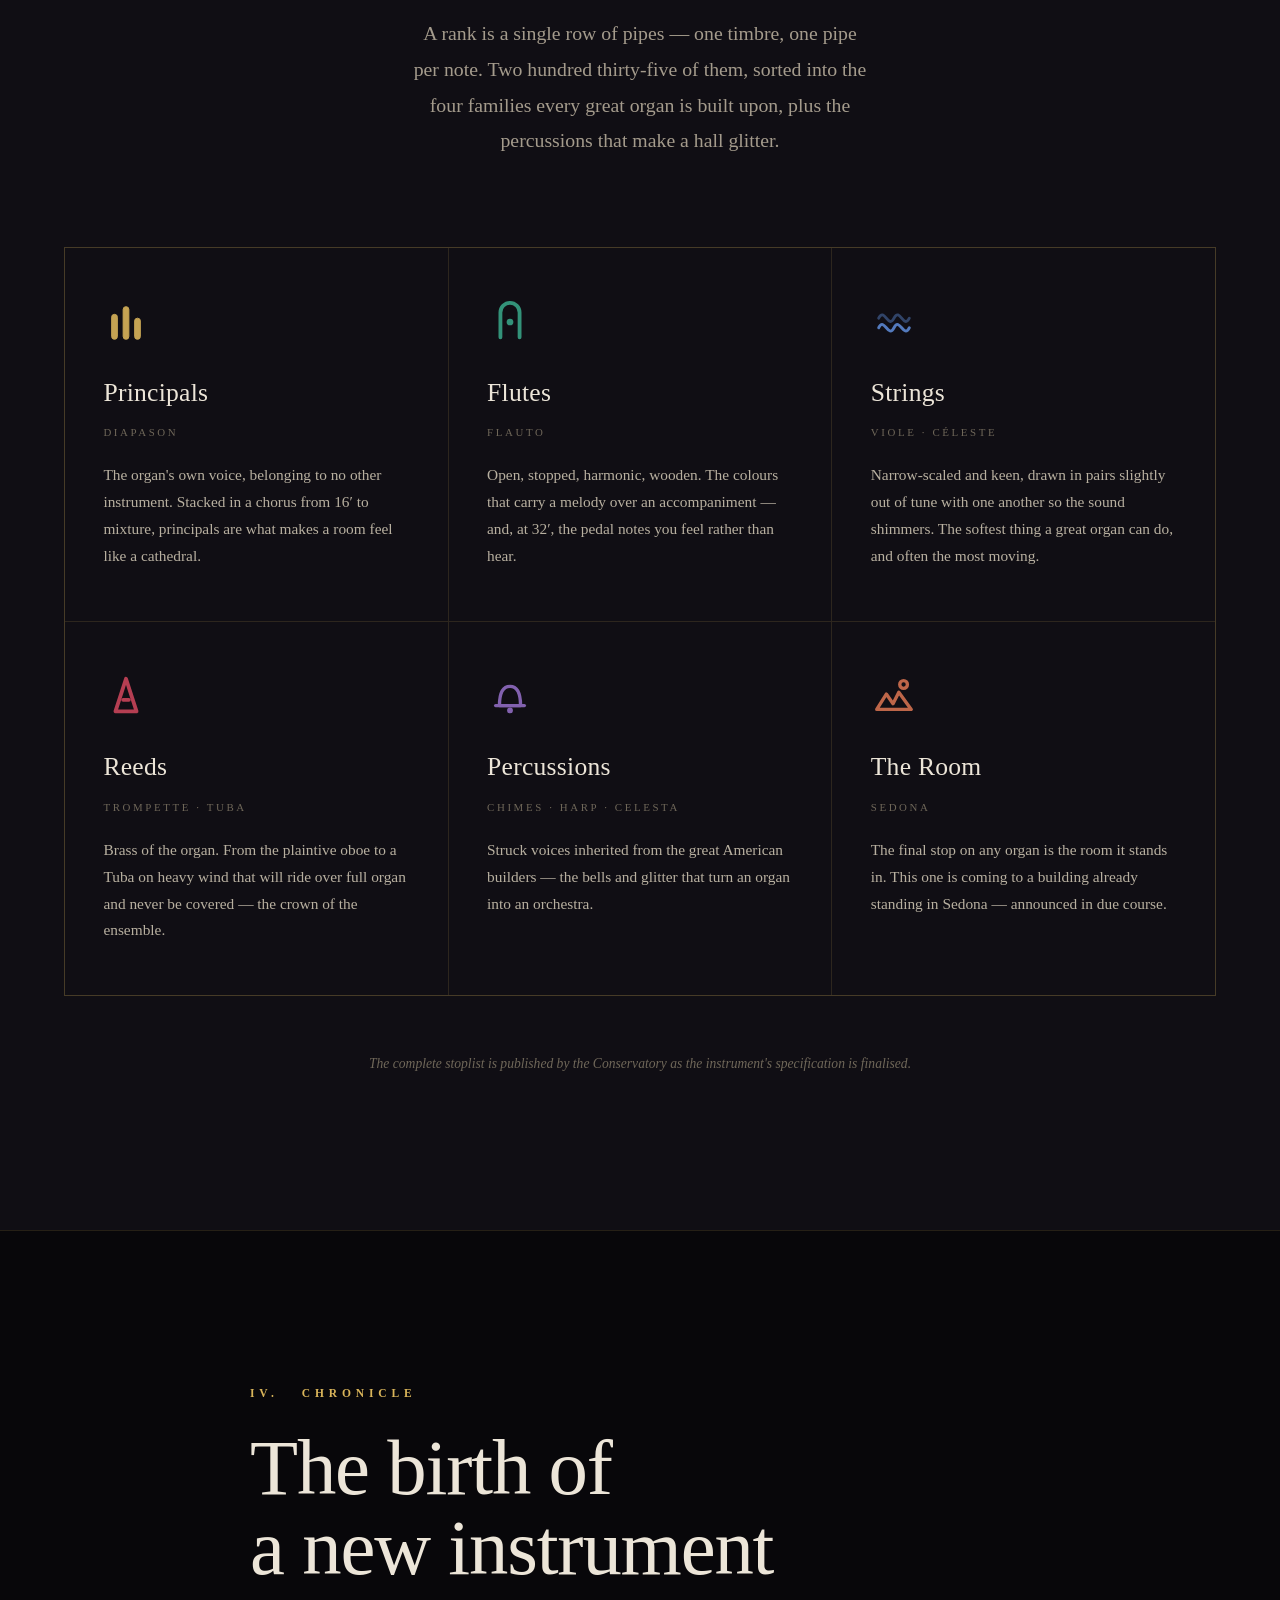
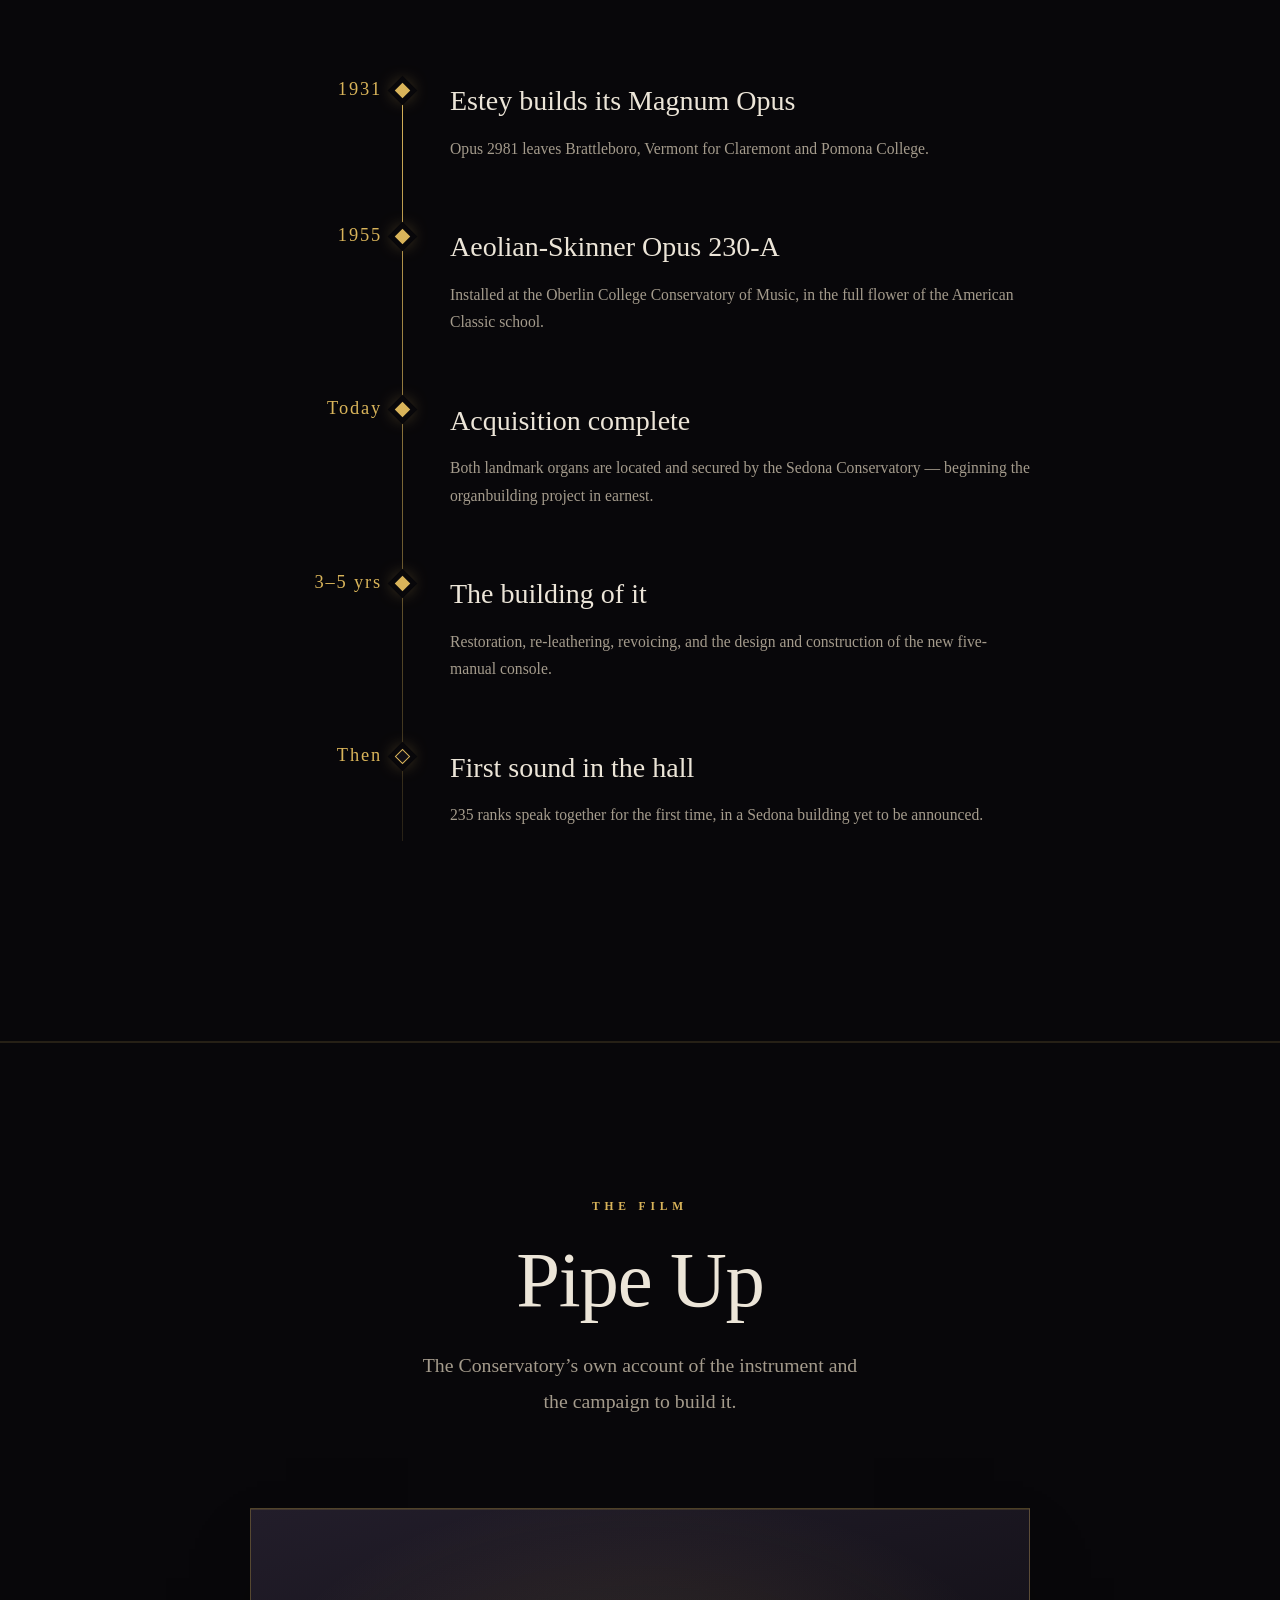
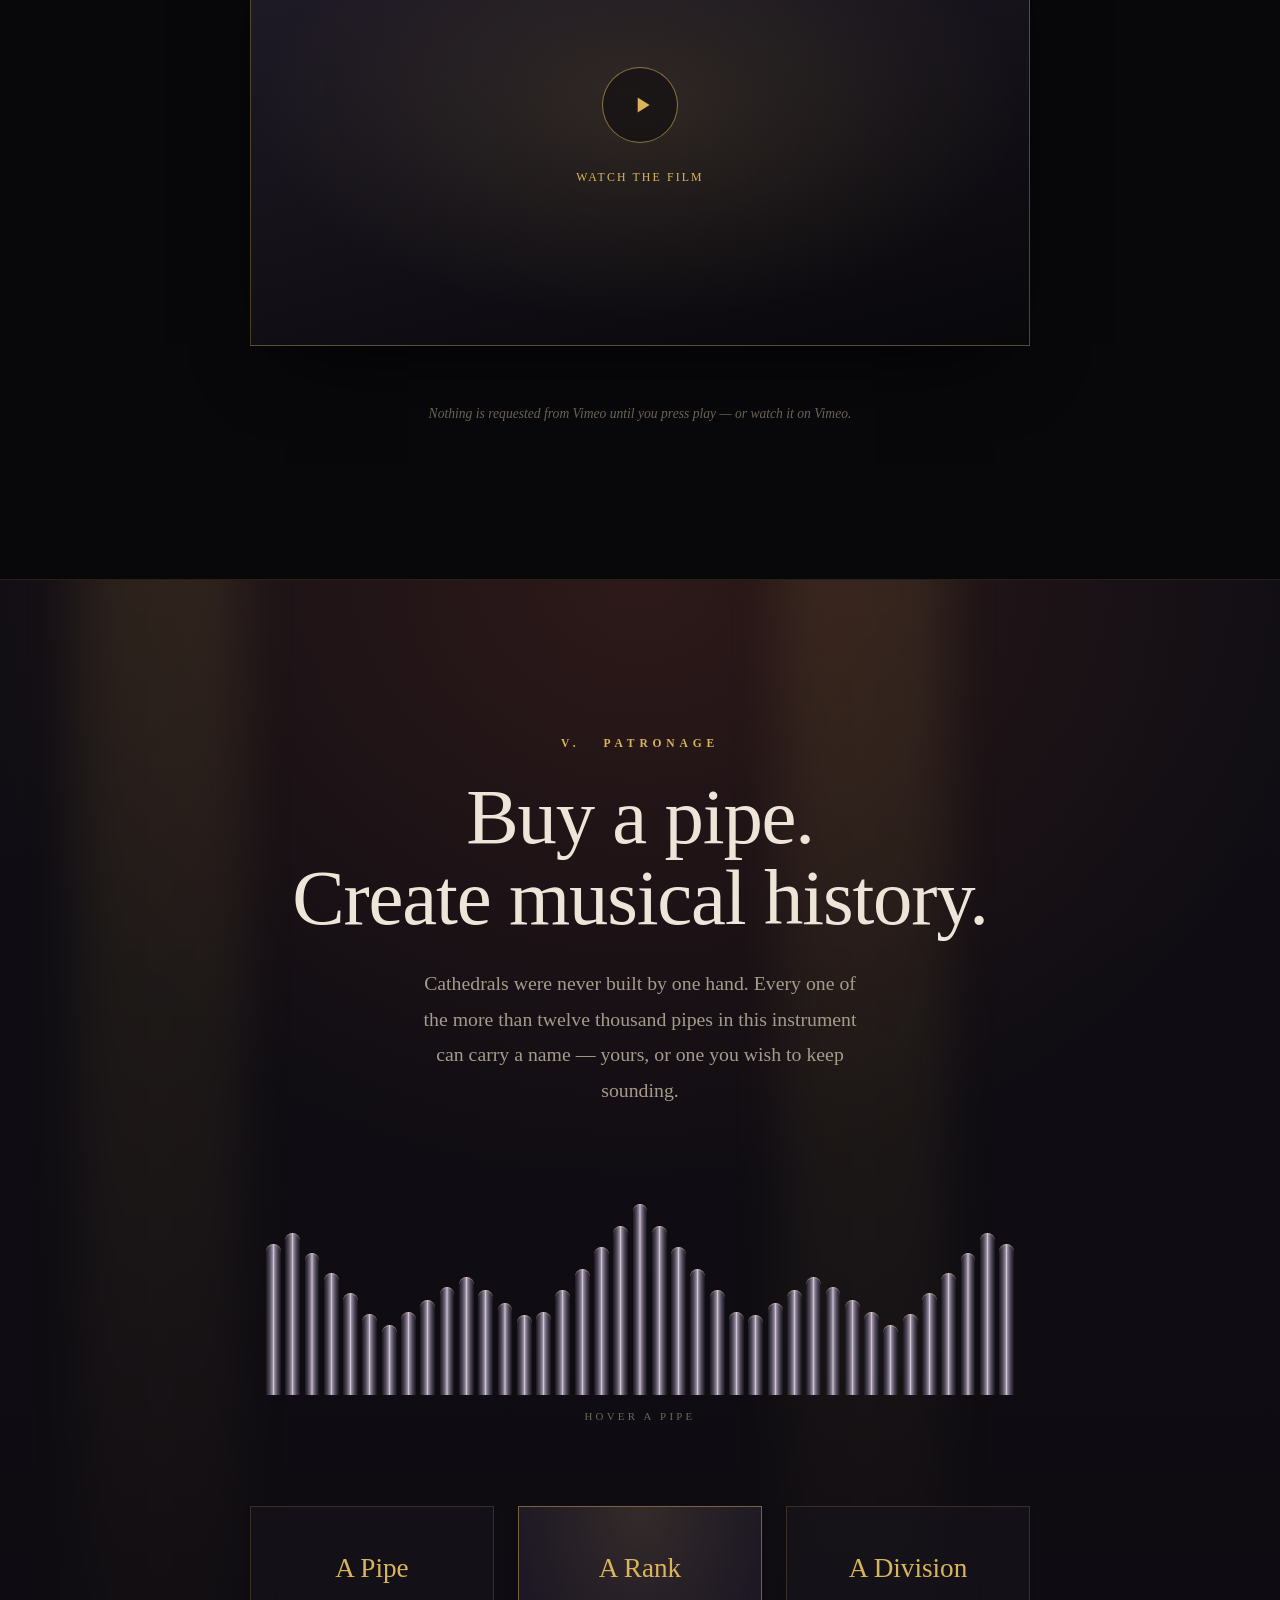
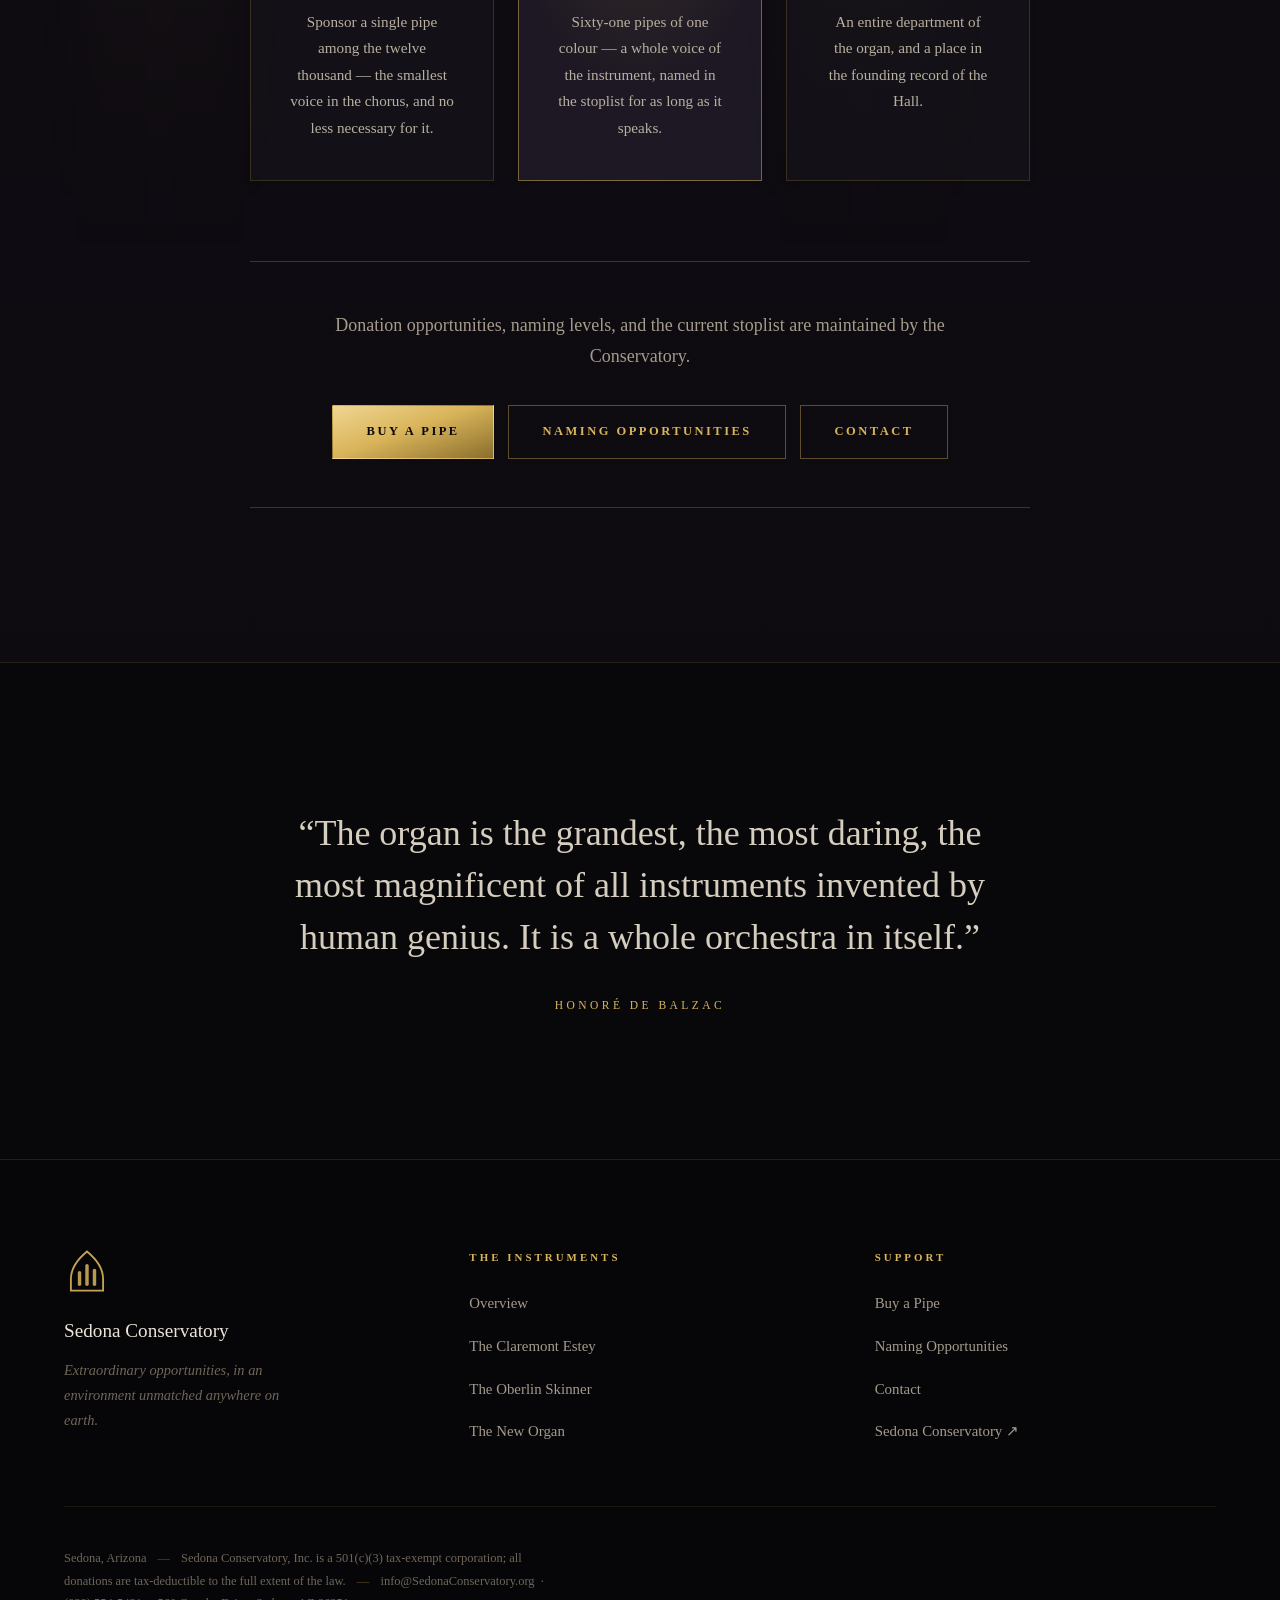
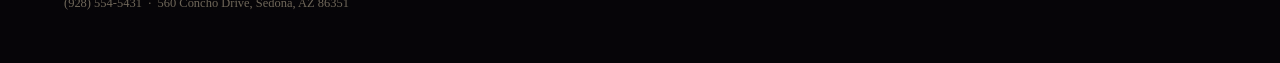
==== commit 08b13297: "Fix timeline year labels overflowing their column The year column was 112px with white-space: nowrap" ====
--- a/index.html
+++ b/index.html
@@ -5,10 +5,10 @@
 <meta name="viewport" content="width=device-width, initial-scale=1">
 <title>The Sedona Concert Organ — Sedona Conservatory</title>
 <meta name="description" content="235 ranks. More than 12,700 pipes. Two landmark American organs reborn as one instrument beneath the red rocks — the largest concert hall pipe organ in the world.">
-<meta name="theme-color" content="#1a0a0d">
+<meta name="theme-color" content="#100e14">
 <link rel="preconnect" href="">
 <link rel="stylesheet" href="assets/css/cathedral.css">
-<link rel="stylesheet" href="assets/css/theme-garnet.css" id="theme-css" data-default="garnet">
+<link rel="stylesheet" href="assets/css/theme-night.css" id="theme-css" data-default="night">
 <script>
 /* Theme switcher for testing: ?theme=garnet | sedona | night, remembered in
    localStorage. Runs before paint so there is no flash. Delete this block and
--- a/assets/css/cathedral.css
+++ b/assets/css/cathedral.css
@@ -746,7 +746,7 @@
    ═══════════════════════════════════════════════════════════════════════════ */
 /* --rail is both the year-column width and the x of the vertical rail, so the
    markers sit on the line; the year text is inset to clear them. */
-.chronicle { position: relative; --rail: clamp(5rem, 9vw, 7rem); }
+.chronicle { position: relative; --rail: clamp(6.5rem, 12vw, 9.5rem); }
 .chronicle::before {
   content: "";
   position: absolute;
@@ -781,8 +781,14 @@
   color: var(--gild);
   text-align: right;
   padding-top: .1rem;
-  padding-right: 1.15rem;
-  white-space: nowrap;
+  padding-right: 1.25rem;
+  /* Labels are not always a bare year — "23 Nov 1931", "The century after" —
+     so they must be free to wrap inside the column rather than spill across
+     the rail and into the body text. */
+  white-space: normal;
+  line-height: 1.3;
+  text-wrap: balance;
+  overflow-wrap: break-word;
 }
 .epoch__body h3 {
   font-family: var(--display);
--- a/assets/css/theme-night.css
+++ b/assets/css/theme-night.css
@@ -0,0 +1,92 @@
+/* ═══════════════════════════════════════════════════════════════════════════
+   THEME · NIGHT
+   The candlelit cathedral. Load after cathedral.css.
+   ═══════════════════════════════════════════════════════════════════════════ */
+:root {
+  color-scheme: dark;
+
+  /* ── Surfaces ─────────────────────────────────────────────────────────── */
+  --void:           #08070a;   /* the contrast band behind .section--dark   */
+  --stone-deep:     #100e14;   /* page                                       */
+  --stone:          #17141c;   /* cards                                      */
+  --stone-lit:      #221d2a;   /* raised cards                               */
+  --stone-edge:     #322b3c;
+  --surface-deep:   #060508;   /* footer                                     */
+  --surface-inset:  #131017;   /* pipe-set cells, form fields                */
+  --surface-card:   #14121a;   /* native select menu                         */
+  --surface-red:    #241820;   /* the Maestros card                          */
+  --facade-fade:    #08070a;   /* colour the hero pipes fade into            */
+
+  --void-rgb:        8, 7, 10;
+  --backdrop-rgb:    6, 5, 8;
+  --surface-rgb:    23, 20, 28;
+  --surface-lit-rgb: 34, 29, 42;
+
+  /* ── Ink ──────────────────────────────────────────────────────────────── */
+  --ink:        #ece5d8;
+  --ink-soft:   #d5cdbd;
+  --ink-dim:    #b8b0a0;
+  --ink-muted:  #a49b8c;
+  --ink-faint:  #6f6759;
+  --on-gild:    #08070a;       /* text on a gilded button                    */
+
+  /* ── Gilding ──────────────────────────────────────────────────────────── */
+  --gild:        #d9b45a;
+  --gild-bright: #f0d693;
+  --gild-deep:   #8a6f2c;
+  --gild-rgb:    217, 180, 90;
+
+  /* ── Stained glass ────────────────────────────────────────────────────── */
+  --lapis:    #2a4b8d;
+  --ruby:     #8c1f2f;
+  --emerald:  #1d5b4a;
+  --amethyst: #4a2d6b;
+  --rock:     #a4462d;
+  --rock-rgb: 164, 70, 45;
+
+  /* Voice-card accents — lifted so they read against the dark ground */
+  --accent-emerald:  #37a184;
+  --accent-lapis:    #5b86d0;
+  --accent-ruby:     #c74459;
+  --accent-amethyst: #8f6bc0;
+  --accent-rock:     #d1704f;
+
+  /* ── Light and shadow ─────────────────────────────────────────────────── */
+  --shadow-rgb: 0, 0, 0;
+  --light-rgb:  255, 232, 175;
+  --grain-opacity: .5;
+  --grain-blend:   overlay;
+
+  /* ── Atmospheres ──────────────────────────────────────────────────────── */
+  --bg-hero:
+    radial-gradient(120% 85% at 50% 8%,  rgba(217,180,90,.15), transparent 55%),
+    radial-gradient(90% 60% at 50% 100%, rgba(164,70,45,.28), transparent 65%),
+    linear-gradient(180deg, #0d0b11 0%, #13101a 45%, #08070a 100%);
+
+  --bg-pagehead:
+    radial-gradient(100% 80% at 50% 0%, rgba(217,180,90,.13), transparent 60%),
+    linear-gradient(180deg, #0d0b11, #100e14);
+
+  --bg-patronage:
+    radial-gradient(90% 60% at 50% 0%, rgba(164,70,45,.2), transparent 60%),
+    linear-gradient(180deg, #100e14, #0d0a10);
+
+  --bg-film:
+    radial-gradient(70% 70% at 50% 45%, rgba(217,180,90,.13), transparent 70%),
+    linear-gradient(165deg, #221d2a, #08070a);
+
+  --bg-modal:
+    radial-gradient(100% 60% at 50% 0%, rgba(217,180,90,.1), transparent 60%),
+    linear-gradient(170deg, #17141c, #0b0a0e);
+
+  --bg-console: linear-gradient(170deg, #241c16, #120e0c);
+
+  /* ── The instrument ───────────────────────────────────────────────────── */
+  --key-black:       #0d0b0a;
+  --key-white:       #f4ecdb;
+  --key-white-shade: #cbc2af;
+
+  --pipe-metal: linear-gradient(90deg,
+      #1b1720 0%, #4a4352 22%, #8d8496 42%, #cfc4d4 50%,
+      #8d8496 58%, #4a4352 78%, #16131b 100%);
+}
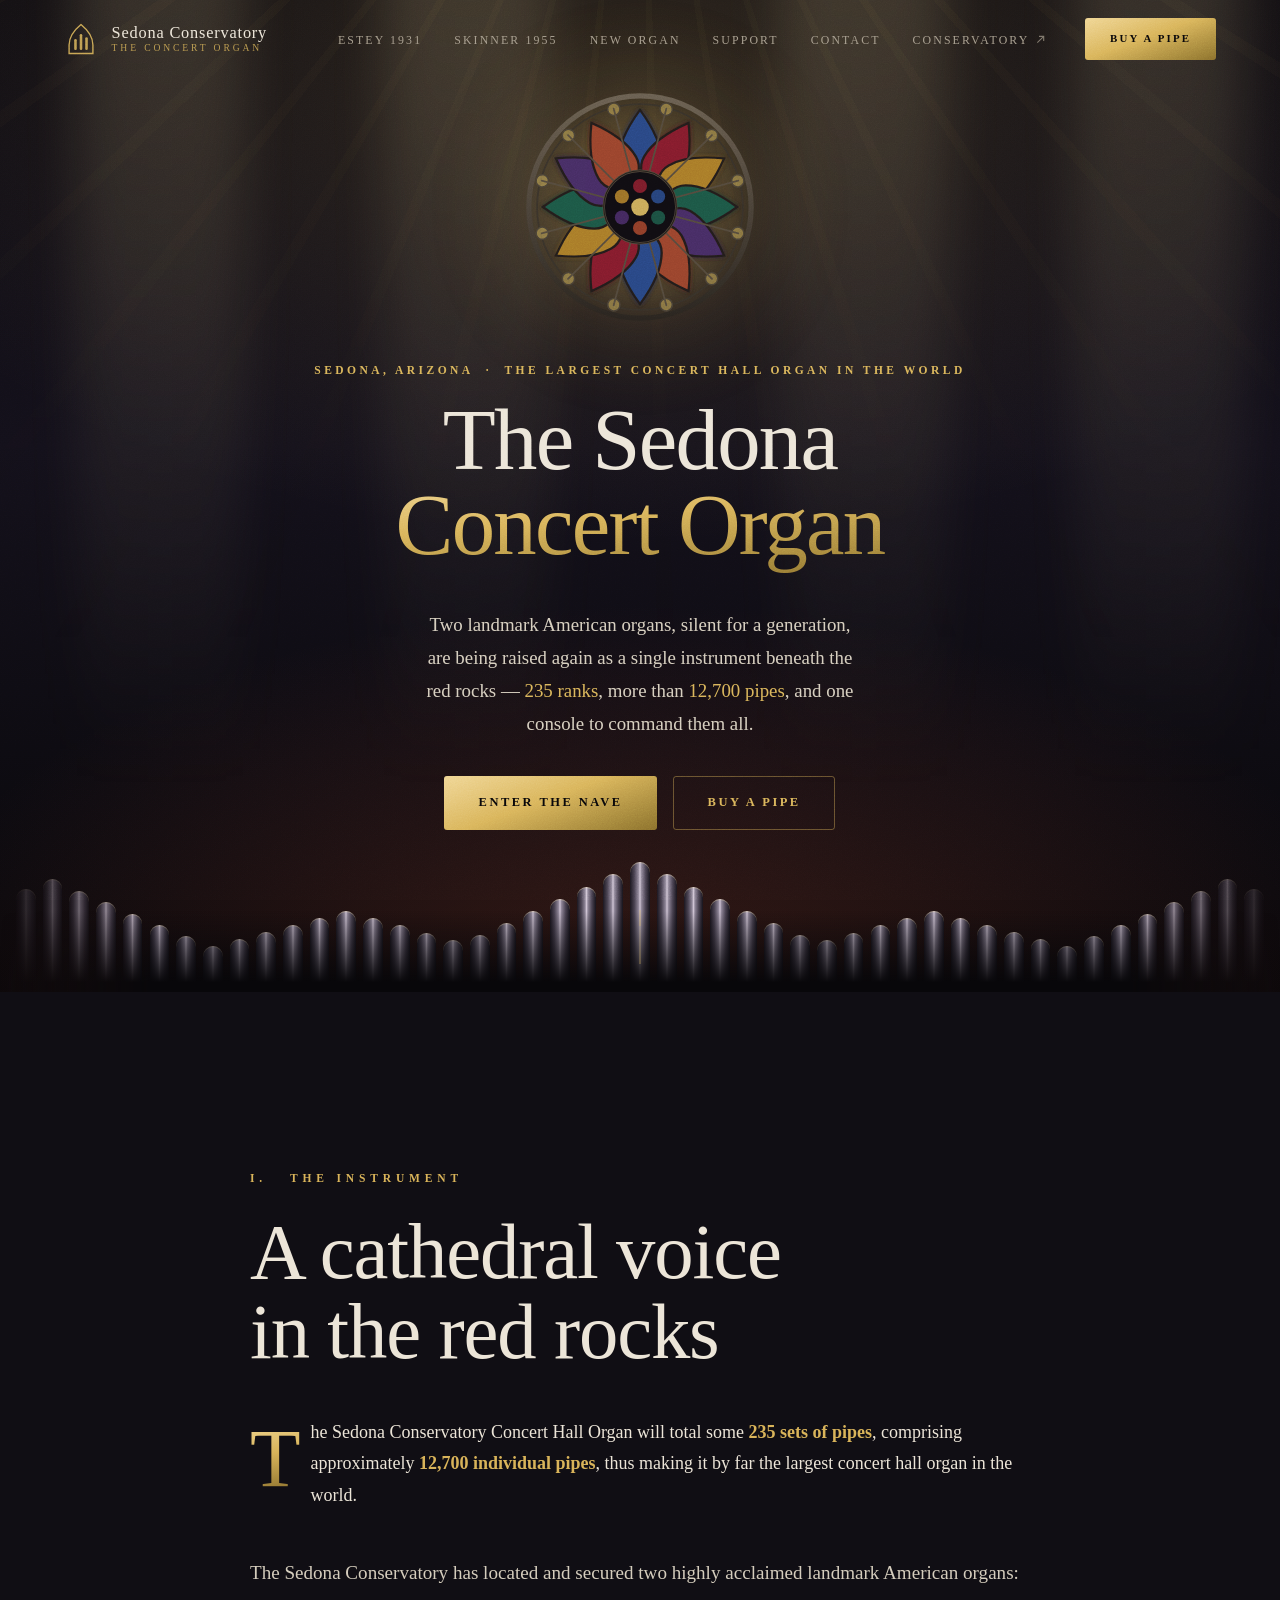
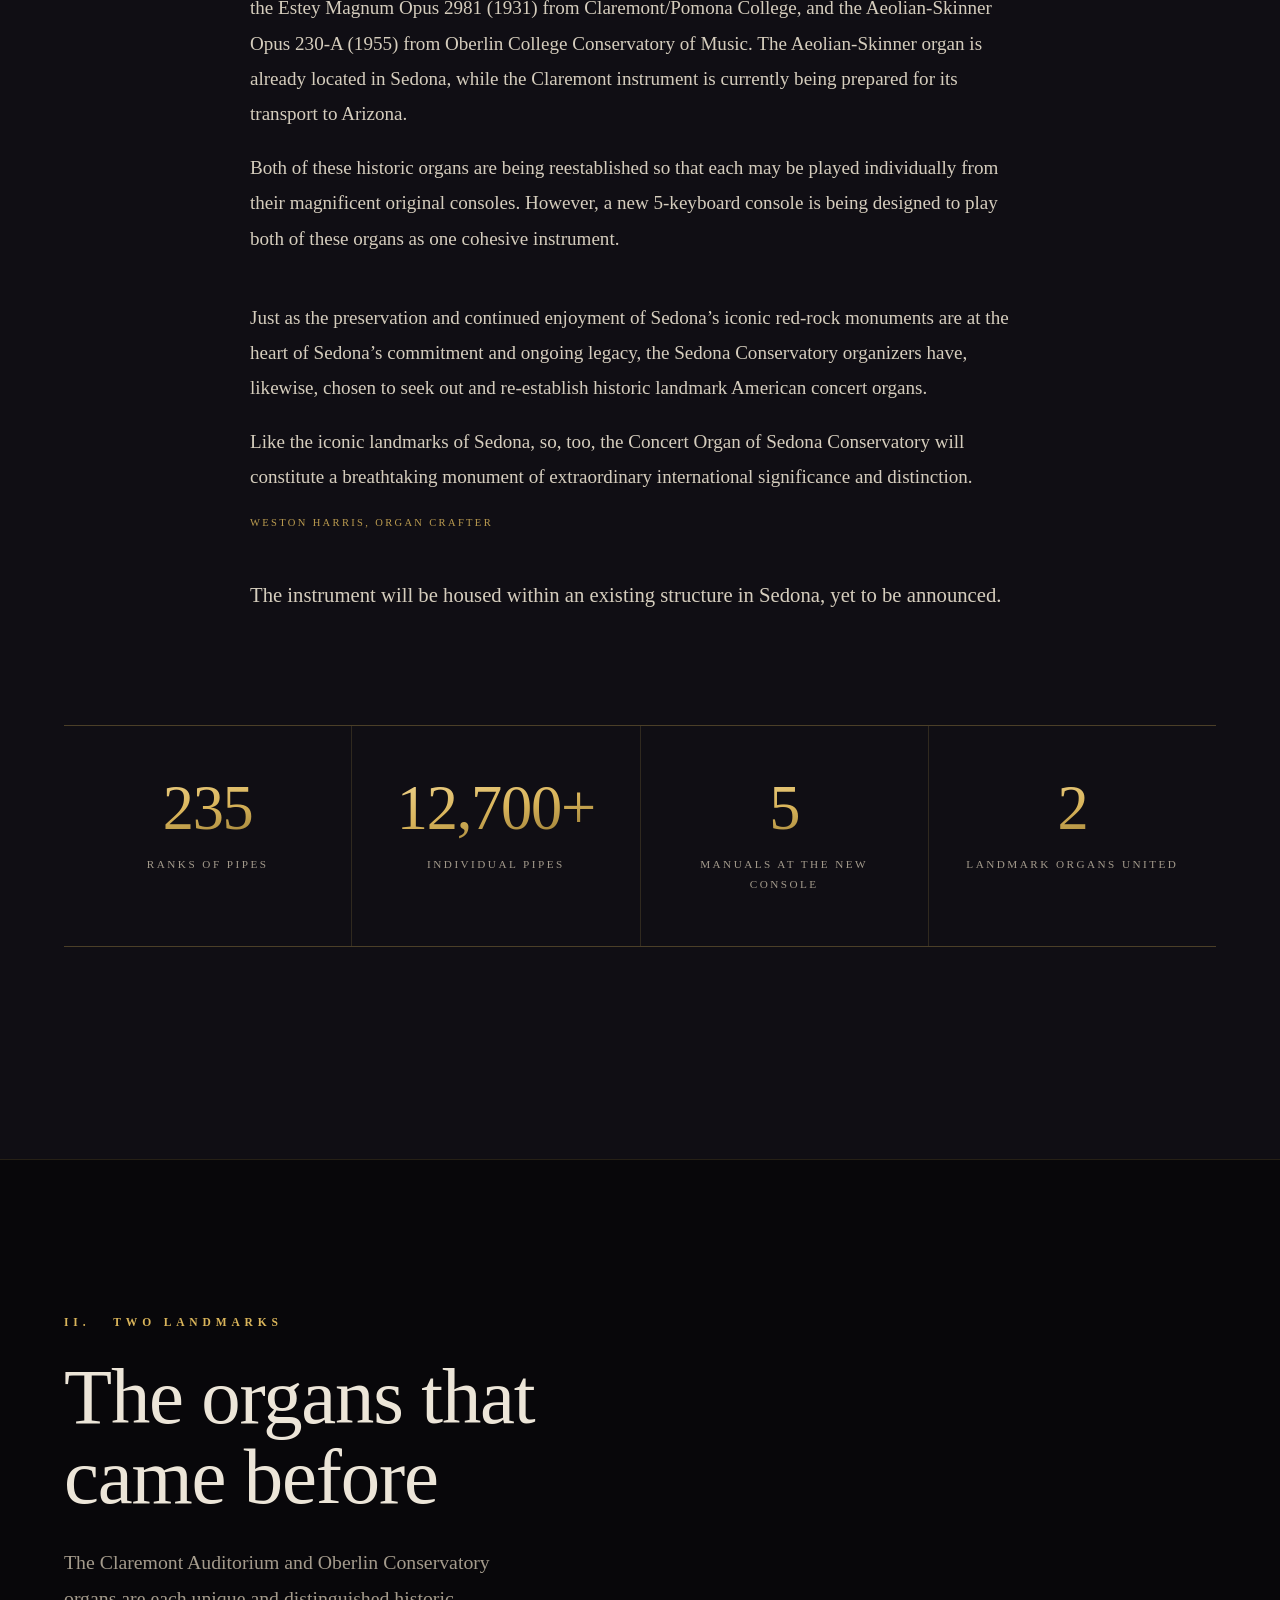
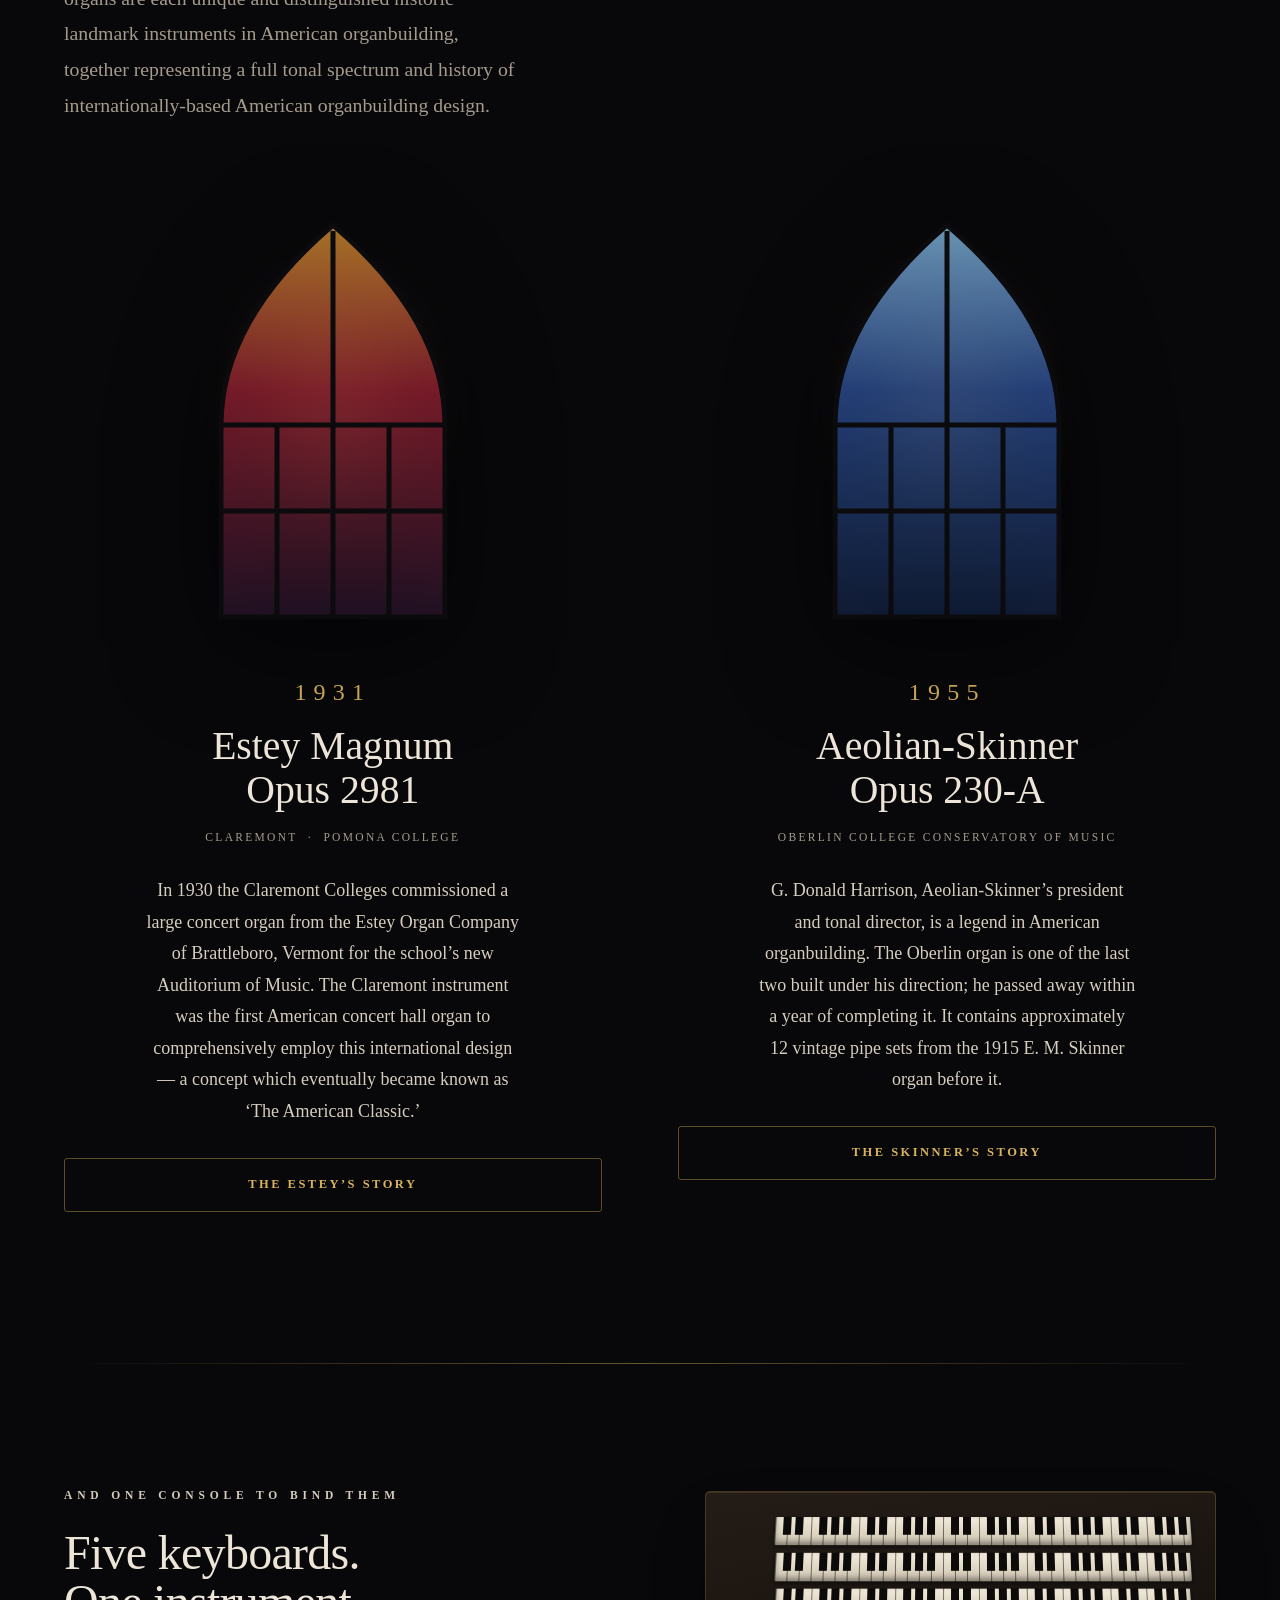
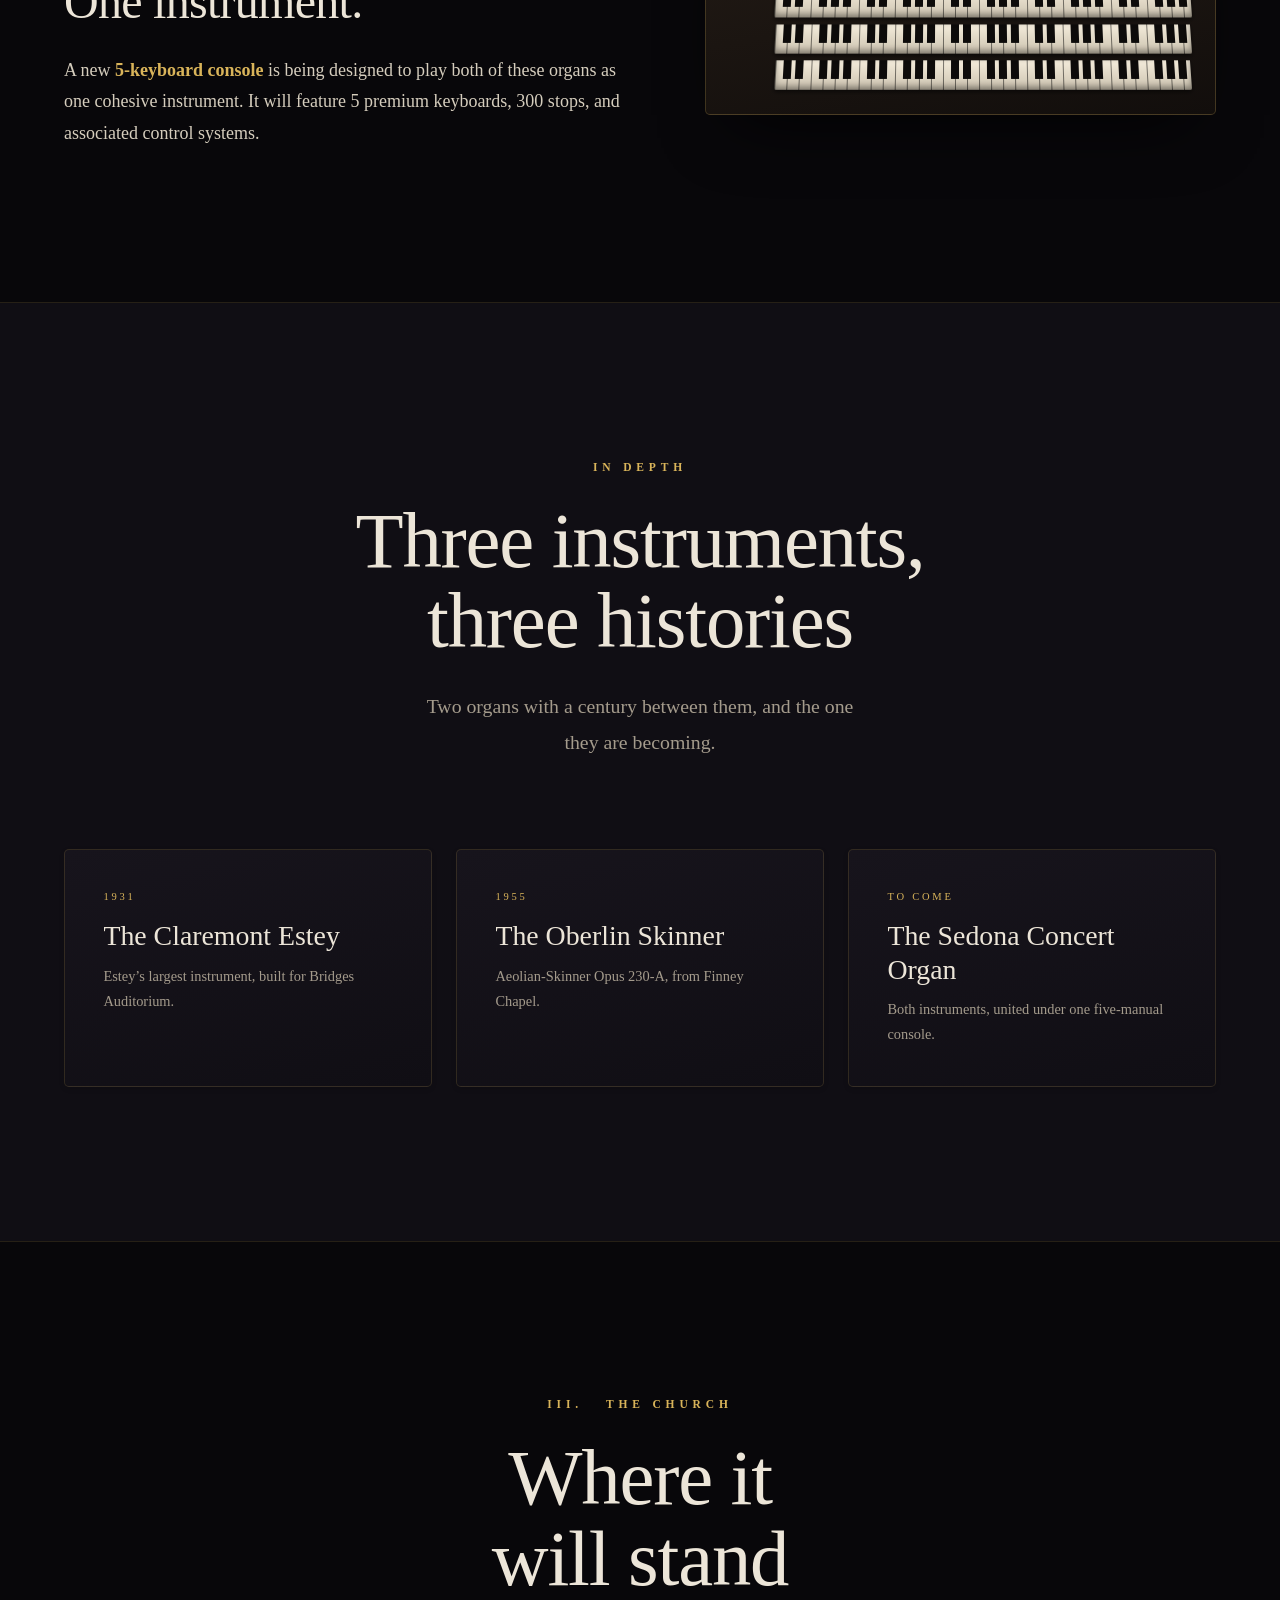
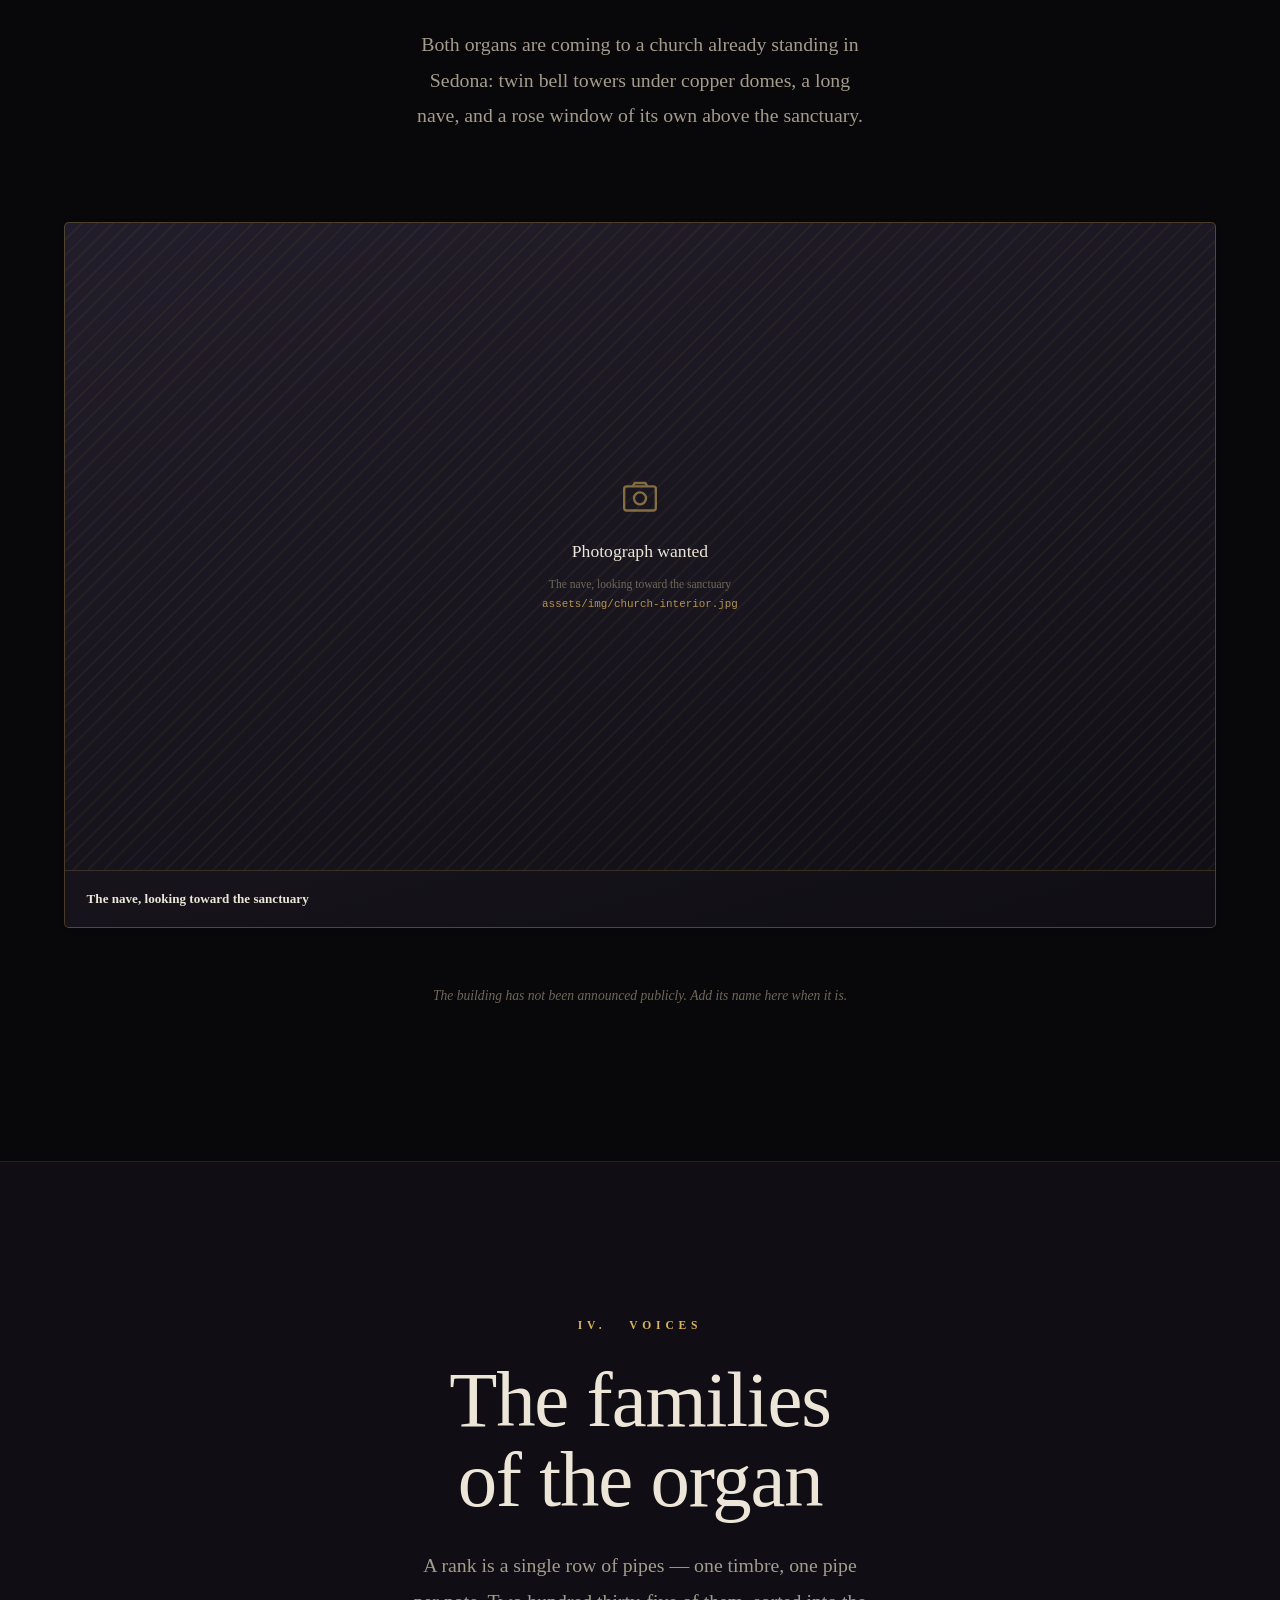
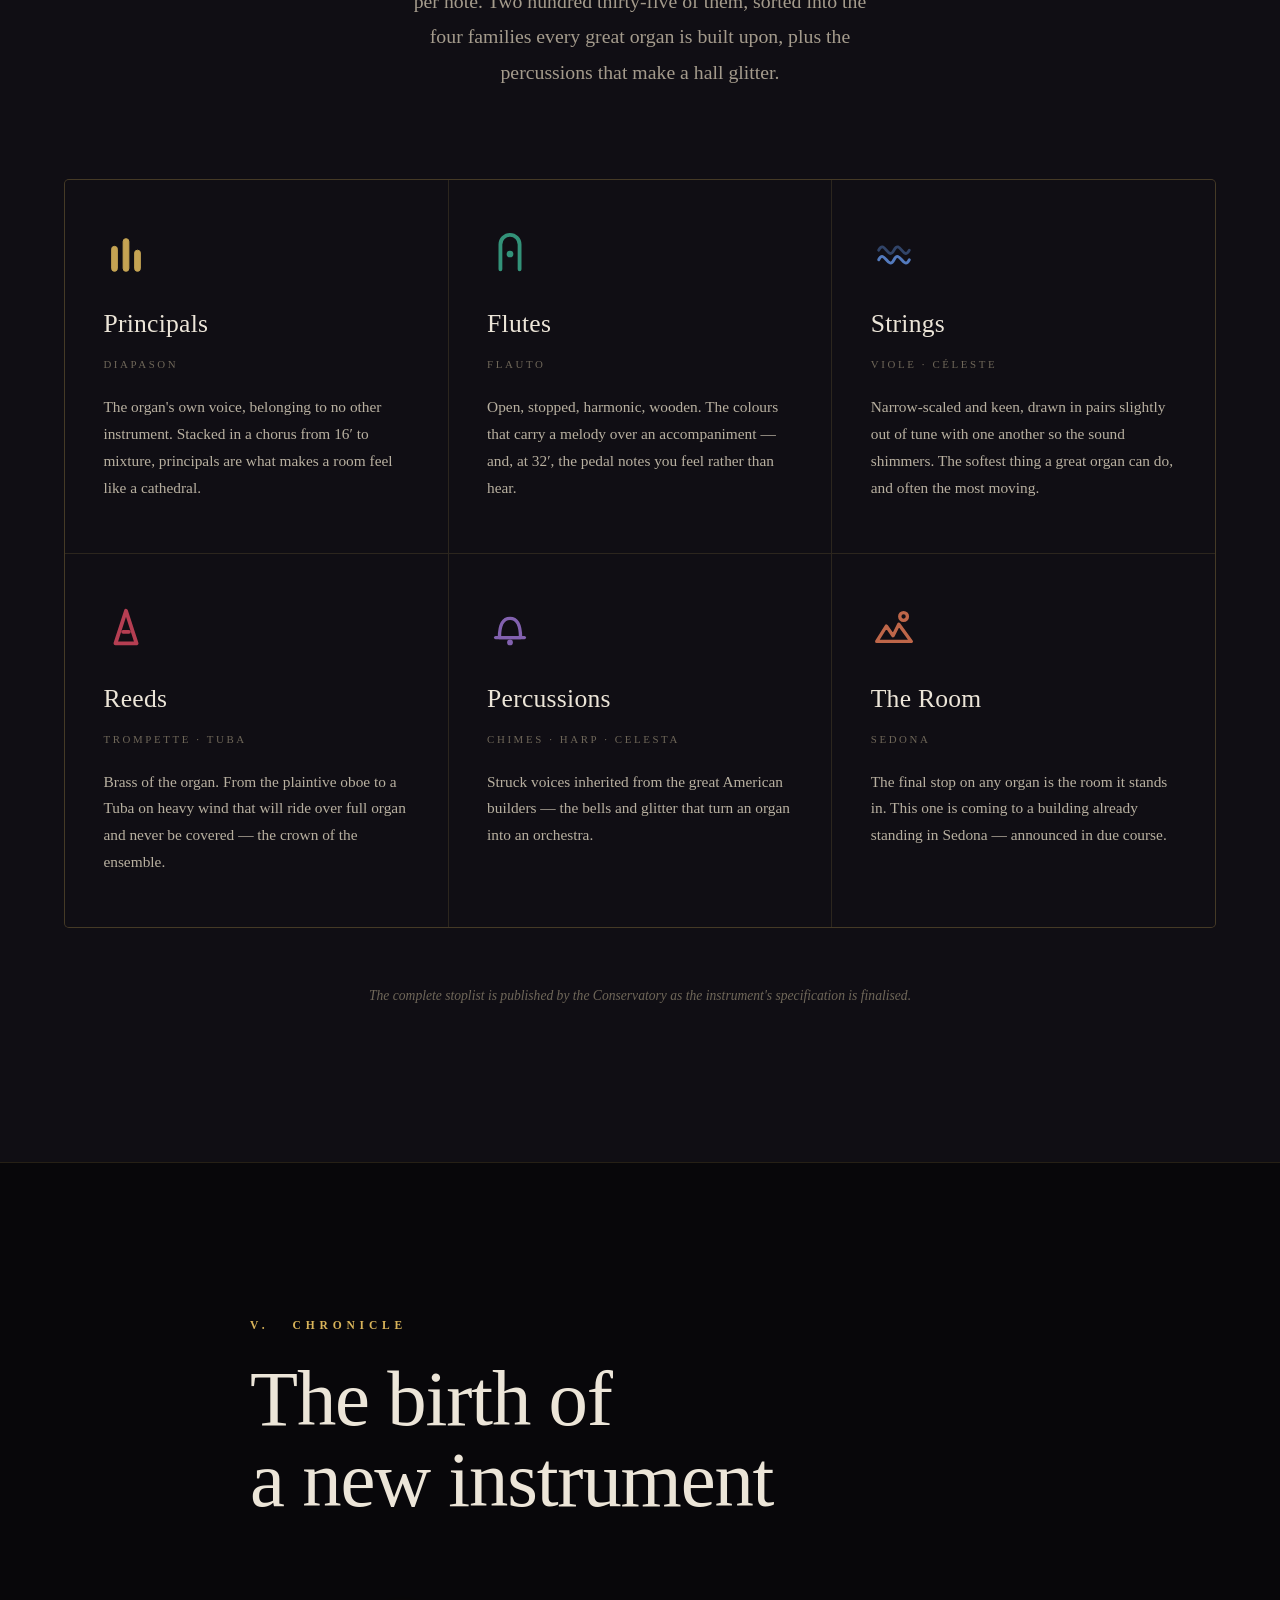
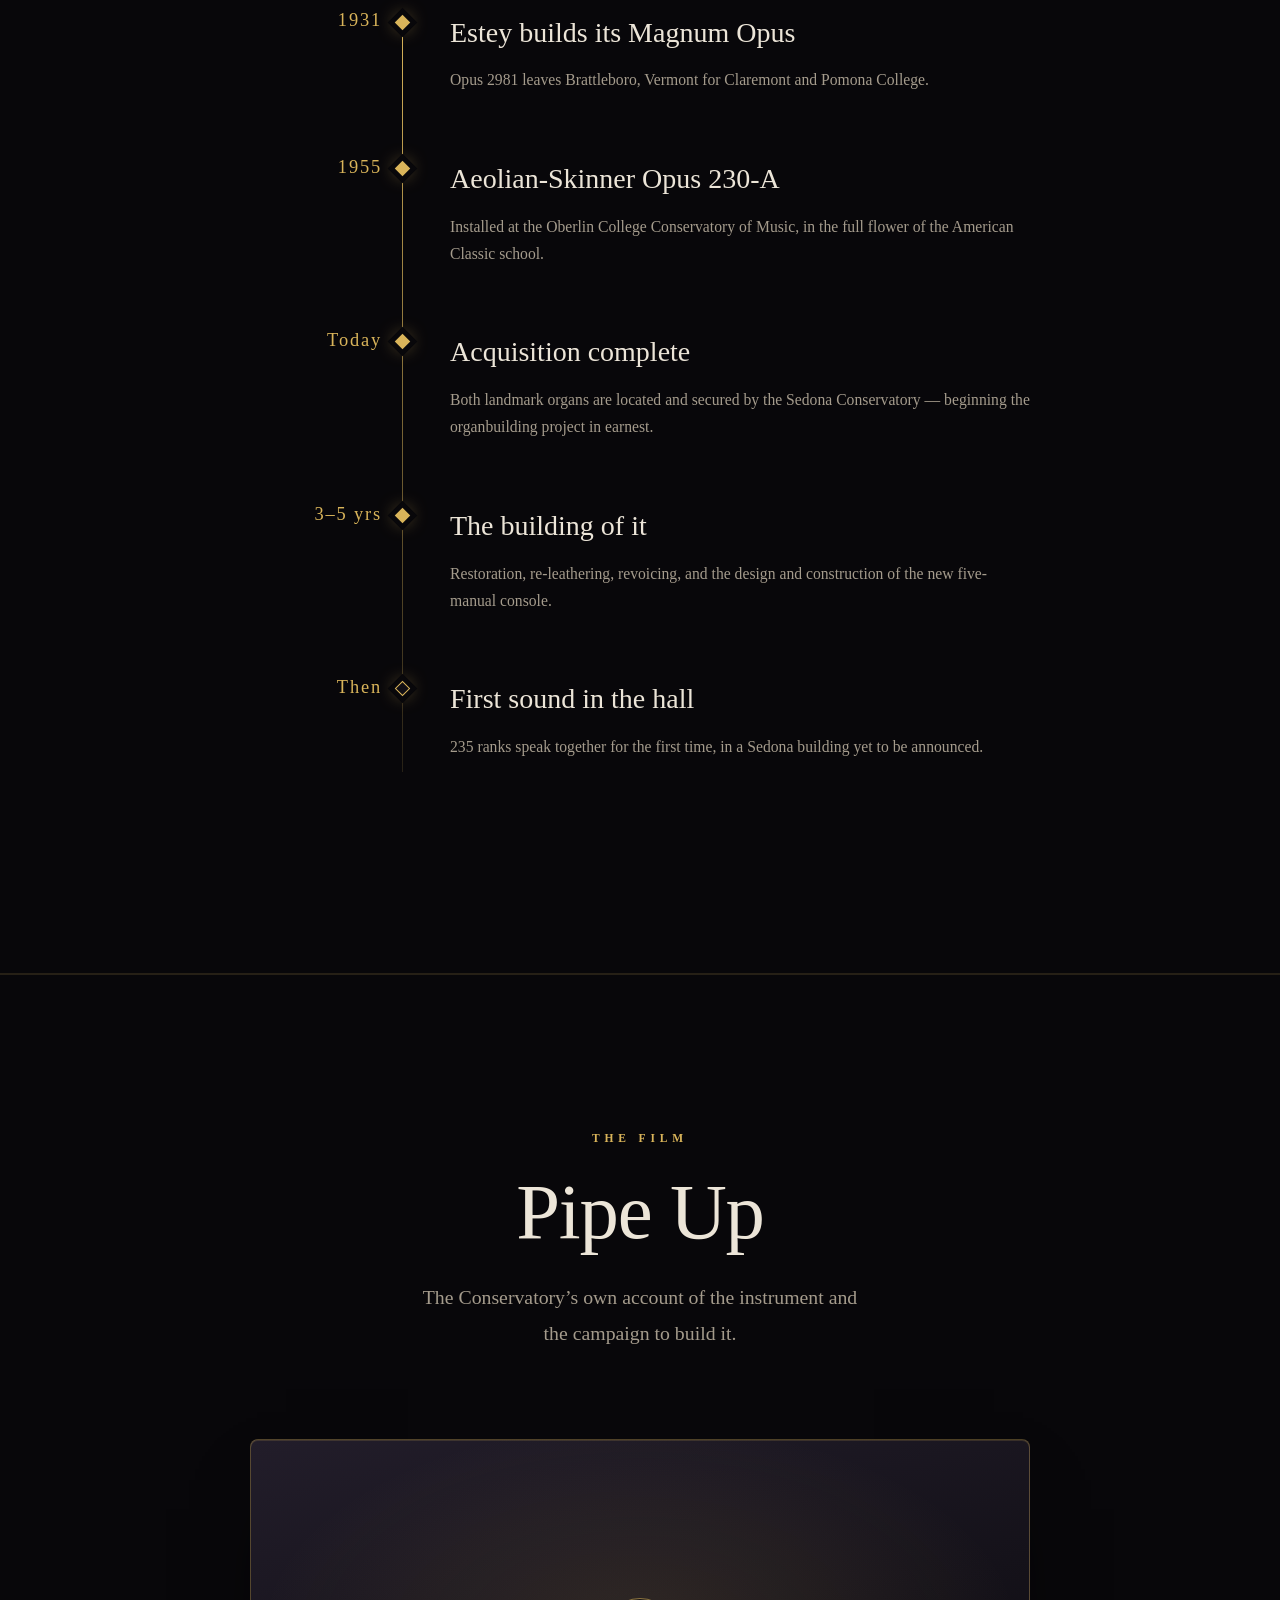
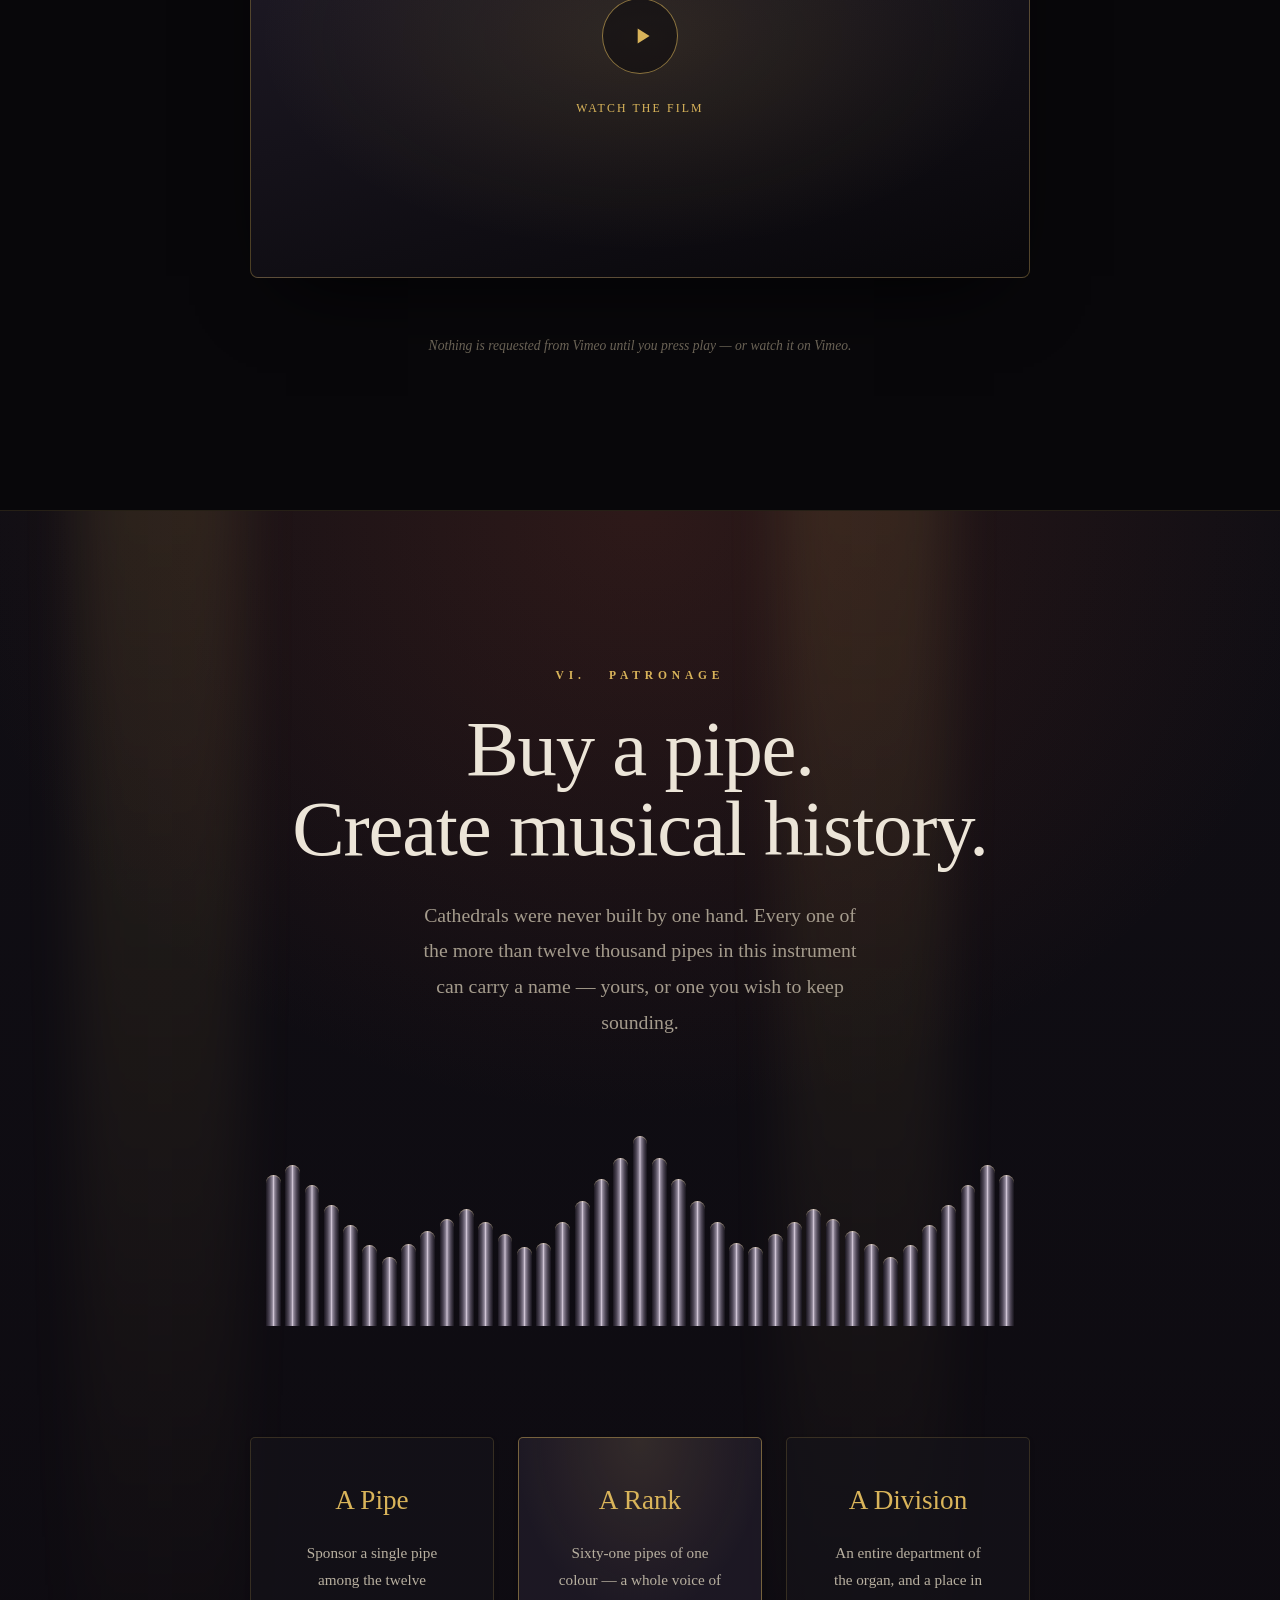
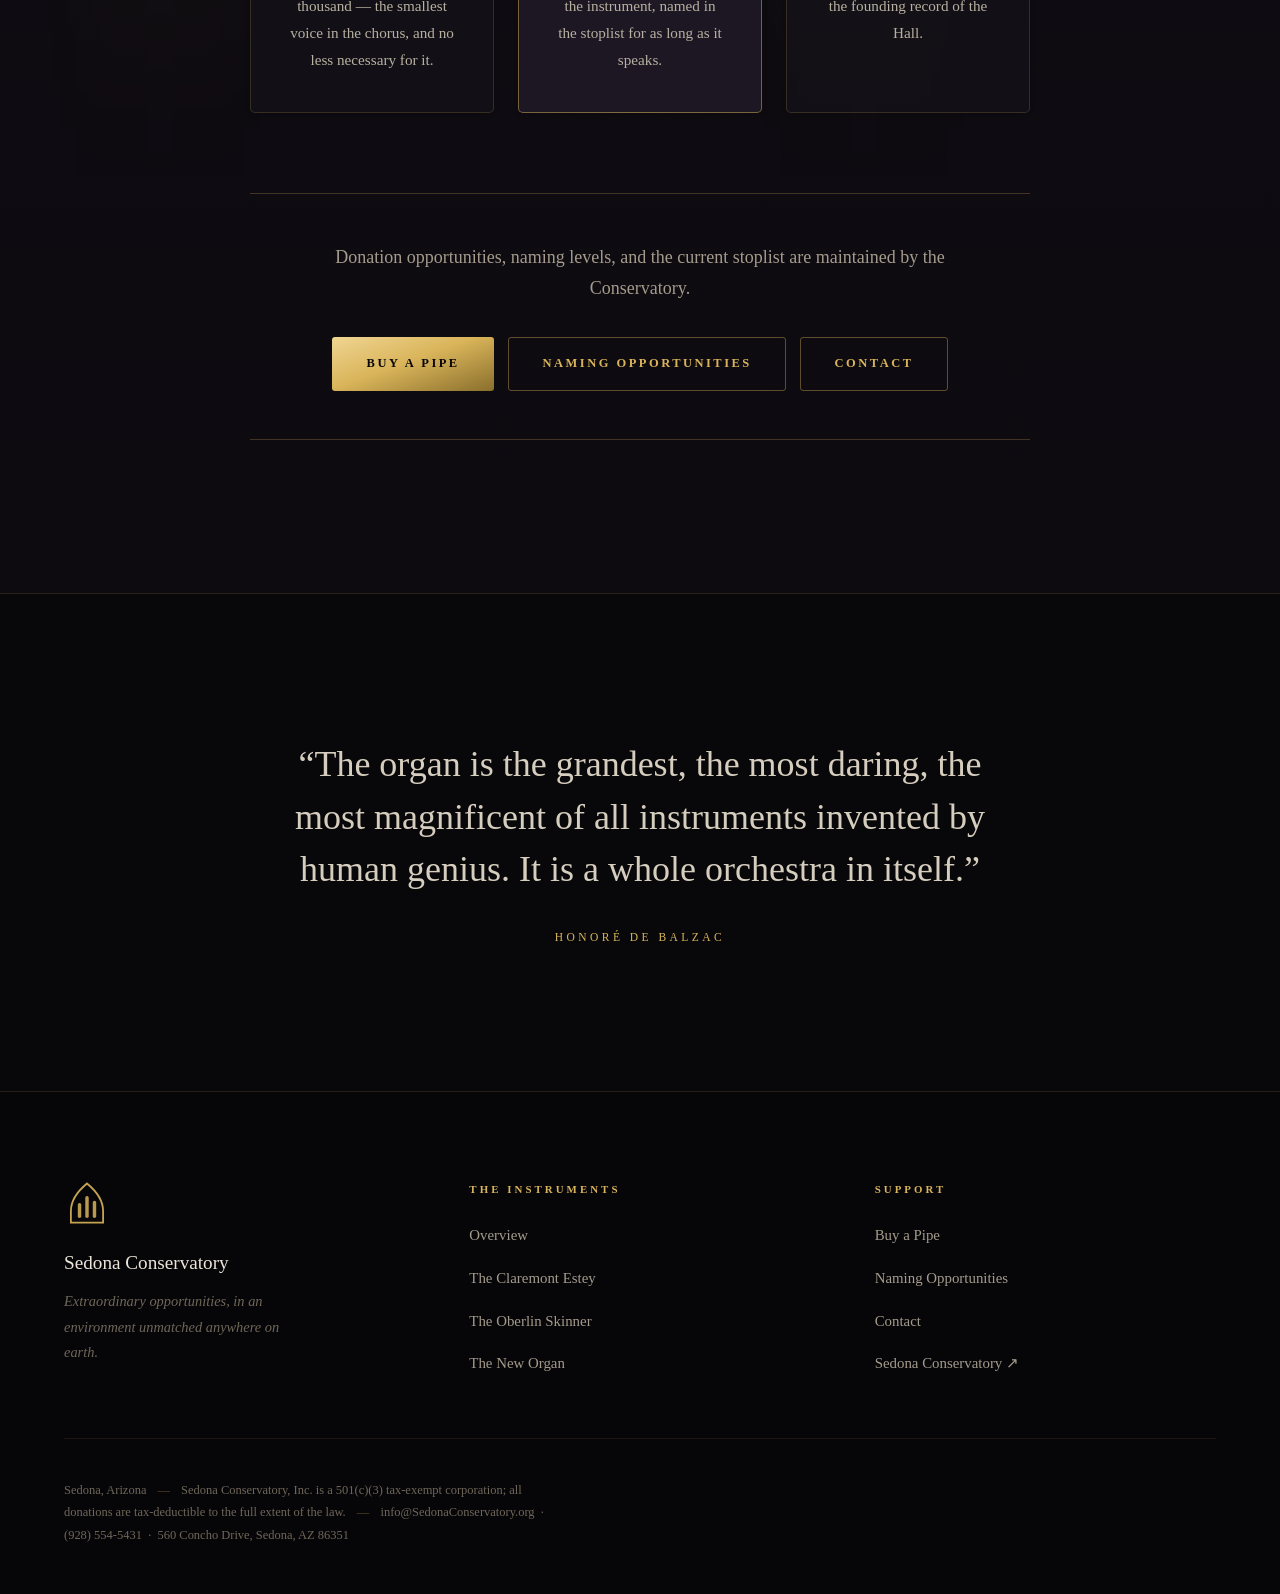
==== commit 7f518388: "Wire the church photographs into the hero and a new section The organs are going into a church that " ====
--- a/index.html
+++ b/index.html
@@ -79,6 +79,9 @@
 
 <!-- ══════════════════════════════════ WEST FRONT / HERO ══════════════════════════════════ -->
 <section class="westfront" id="top">
+  <div class="westfront__photo" aria-hidden="true">
+    <img src="assets/img/church-exterior.jpg" alt="">
+  </div>
   <div class="westfront__sky" aria-hidden="true"></div>
   <div class="shafts" aria-hidden="true">
     <span class="shaft shaft--1"></span>
@@ -421,11 +424,45 @@
   </div>
 </section>
 
+<!-- ══════════════════════════════════ THE CHURCH ══════════════════════════════════ -->
+<section class="section section--dark" id="church">
+  <div class="wrap">
+    <header class="section-head section-head--center reveal">
+      <p class="kicker kicker--center">III. &nbsp; The Church</p>
+      <h2 class="display">Where it<br>will stand</h2>
+      <p class="section-head__lede">
+        Both organs are coming to a church already standing in Sedona: twin bell towers
+        under copper domes, a long nave, and a rose window of its own above the sanctuary.
+      </p>
+    </header>
+
+    <figure class="plate plate--wide reveal">
+      <div class="plate__frame">
+        <img class="plate__img" src="assets/img/church-interior.jpg"
+             alt="The nave of the church, looking toward the sanctuary and its rose window" loading="lazy">
+        <div class="plate__await">
+          <svg viewBox="0 0 24 24" fill="none" stroke="currentColor" stroke-width="1.4" aria-hidden="true">
+            <rect x="2.5" y="5" width="19" height="14.5" rx="1.5"/>
+            <circle cx="12" cy="12.2" r="3.6"/><path d="M7.5 5l1.4-2h6.2l1.4 2"/>
+          </svg>
+          <b>Photograph wanted</b>
+          <span>The nave, looking toward the sanctuary<br><code>assets/img/church-interior.jpg</code></span>
+        </div>
+      </div>
+      <figcaption><b>The nave, looking toward the sanctuary</b></figcaption>
+    </figure>
+
+    <p class="fineprint reveal">
+      The building has not been announced publicly. Add its name here when it is.
+    </p>
+  </div>
+</section>
+
 <!-- ══════════════════════════════════ VOICES ══════════════════════════════════ -->
 <section class="section" id="voices">
   <div class="wrap">
     <header class="section-head section-head--center reveal">
-      <p class="kicker">III. &nbsp; Voices</p>
+      <p class="kicker">IV. &nbsp; Voices</p>
       <h2 class="display">The families<br>of the organ</h2>
       <p class="section-head__lede">
         A rank is a single row of pipes — one timbre, one pipe per note. Two hundred
@@ -520,7 +557,7 @@
 <section class="section section--dark section--chronicle" id="chronicle">
   <div class="wrap wrap--narrow">
     <header class="section-head reveal">
-      <p class="kicker">IV. &nbsp; Chronicle</p>
+      <p class="kicker">V. &nbsp; Chronicle</p>
       <h2 class="display">The birth of<br>a new instrument</h2>
     </header>
 
@@ -602,7 +639,7 @@
 
   <div class="wrap wrap--narrow">
     <header class="section-head section-head--center reveal">
-      <p class="kicker kicker--center">V. &nbsp; Patronage</p>
+      <p class="kicker kicker--center">VI. &nbsp; Patronage</p>
       <h2 class="display">Buy a pipe.<br>Create musical history.</h2>
       <p class="section-head__lede">
         Cathedrals were never built by one hand. Every one of the more than twelve
--- a/assets/css/cathedral.css
+++ b/assets/css/cathedral.css
@@ -34,6 +34,12 @@
             0 30px 64px -28px rgba(var(--shadow-rgb), .7);
 
   --lift: -6px;
+
+  /* Shape — just enough to take the machined edge off, not enough to make
+     the cathedral look like a dashboard */
+  --radius-sm: 3px;    /* buttons, inputs                                   */
+  --radius:    5px;    /* cards, panels, grids                              */
+  --radius-lg: 8px;    /* the film frame and the contact dialog             */
 }
 
 /* ── Reset ────────────────────────────────────────────────────────────────── */
@@ -156,7 +162,17 @@
 /* ── Buttons ──────────────────────────────────────────────────────────────── */
 .btn {
   display: inline-block;
+  position: relative;
+  overflow: hidden;
+  isolation: isolate;
+  border-radius: var(--radius-sm);
   padding: .95rem 2.1rem;
+  /* The 1px transparent border made the gradient tile smaller than the
+     painted area, so it repeated and wrapped its bright first stop into a
+     pale line down the right edge. Sizing the tile to the border box and
+     forbidding the repeat removes it. */
+  background-origin: border-box;
+  background-repeat: no-repeat;
   font-size: .78rem;
   font-weight: 600;
   letter-spacing: .2em;
@@ -169,6 +185,11 @@
 .btn--gild {
   color: var(--on-gild);
   background: linear-gradient(160deg, var(--gild-bright), var(--gild) 46%, var(--gild-deep));
+  /* These two must follow the shorthand, which resets them — otherwise the
+     gradient tile is sized to the padding box, repeats into the 1px border
+     strip, and wraps its bright first stop into a pale right edge. */
+  background-origin: border-box;
+  background-repeat: no-repeat;
   box-shadow: 0 0 0 rgba(var(--gild-rgb),0);
 }
 .btn--gild:hover {
@@ -1619,10 +1640,11 @@
    that crosses the face once. Only .voice keeps a bespoke treatment, since it
    is a flat tile rather than a raised card.
    ═══════════════════════════════════════════════════════════════════════════ */
-.card, .cell, .xlink, .tier, .name-op, .plate, .level {
+.card, .cell, .xlink, .tier, .name-op, .plate {
   position: relative;
   isolation: isolate;
   overflow: hidden;
+  border-radius: var(--radius);
   box-shadow: var(--elev-1);
   transition: transform var(--dur-base) var(--e-exit),
               border-color var(--dur-base) var(--ease),
@@ -1631,7 +1653,7 @@
 
 /* The sheen: a narrow diagonal band of gild, parked off the left edge */
 .card::after, .cell::after, .xlink::after,
-.tier::after, .name-op::after, .plate::after, .level::after {
+.tier::after, .name-op::after, .plate::after {
   content: "";
   position: absolute;
   inset: -1px;
@@ -1648,7 +1670,7 @@
 
 @media (hover: hover) {
   .card:hover, .cell:hover, .xlink:hover,
-  .tier:hover, .name-op:hover, .plate:hover, .level:hover {
+  .tier:hover, .name-op:hover, .plate:hover {
     transform: translate3d(0, var(--lift), 0);
     border-color: rgba(var(--gild-rgb), .55);
     box-shadow: var(--elev-3);
@@ -1657,8 +1679,7 @@
                 box-shadow var(--dur-base) var(--ease);
   }
   .card:hover::after, .cell:hover::after, .xlink:hover::after,
-  .tier:hover::after, .name-op:hover::after,
-  .plate:hover::after, .level:hover::after {
+  .tier:hover::after, .name-op:hover::after, .plate:hover::after {
     transform: translate3d(130%, 0, 0);
     opacity: 1;
     transition: transform var(--dur-slow) var(--ease),
@@ -1682,9 +1703,45 @@
   transition-duration: var(--dur-fast);
 }
 
-/* Buttons pick up the same vocabulary */
-.btn { will-change: transform; }
-.btn--gild:hover, .btn--ghost:hover { transform: translate3d(0, -2px, 0); }
+/* Buttons carry the same vocabulary as the cards, at a smaller amplitude:
+   a shorter sprung lift, the same two-layer shadow, and the same sheen. */
+.btn {
+  will-change: transform;
+  transition: background var(--dur-base) var(--ease),
+              color var(--dur-base) var(--ease),
+              border-color var(--dur-base) var(--ease),
+              box-shadow var(--dur-base) var(--ease),
+              transform var(--dur-base) var(--e-exit);
+}
+.btn::after {
+  content: "";
+  position: absolute;
+  inset: -1px;
+  z-index: 1;
+  pointer-events: none;
+  background: linear-gradient(104deg,
+    transparent 36%,
+    rgba(var(--light-rgb), .38) 47%,
+    rgba(var(--light-rgb), .12) 55%,
+    transparent 66%);
+  transform: translate3d(-130%, 0, 0);
+  opacity: 0;
+}
+@media (hover: hover) {
+  .btn:hover {
+    transform: translate3d(0, -3px, 0);
+    box-shadow: var(--elev-2);
+    transition-timing-function: var(--e-spring);
+  }
+  .btn:hover::after {
+    transform: translate3d(130%, 0, 0);
+    opacity: 1;
+    transition: transform var(--dur-slow) var(--ease),
+                opacity var(--dur-fast) linear;
+  }
+  /* The ghost button fills rather than glints, so its sheen stays quiet */
+  .btn--ghost:hover::after { opacity: .45; }
+}
 .btn:active { transform: translate3d(0, 0, 0); transition-duration: var(--dur-fast); }
 .btn:focus-visible { outline: 2px solid var(--gild); outline-offset: 3px; }
 
@@ -1695,8 +1752,64 @@
 /* Nothing sweeps or springs when motion is turned down */
 @media (prefers-reduced-motion: reduce) {
   .card::after, .cell::after, .xlink::after,
-  .tier::after, .name-op::after, .plate::after, .level::after { display: none; }
+  .tier::after, .name-op::after, .plate::after,
+  .btn::after { display: none; }
   .card:hover, .cell:hover, .xlink:hover,
-  .tier:hover, .name-op:hover, .plate:hover, .level:hover,
-  .xlink:focus-visible { transform: none; }
-}
+  .tier:hover, .name-op:hover, .plate:hover,
+  .btn:hover, .xlink:focus-visible { transform: none; }
+}
+
+/* ── Shape, applied to the remaining framed components ─────────────────────
+   Grid containers that draw their dividers with a 1px gap need overflow
+   hidden as well, so the cells clip to the rounded corner. */
+.voices, .spec, .goal, .levels, .stops, .console__manuals {
+  border-radius: var(--radius);
+  overflow: hidden;
+}
+.film, .modal { border-radius: var(--radius-lg); }
+.field input, .field select, .field textarea,
+.modal__close { border-radius: var(--radius-sm); }
+.plate__frame { border-radius: var(--radius) var(--radius) 0 0; }
+
+/* Rows in the donor ladder tint rather than lift — a list should not have
+   each of its rows jumping out of the stack. */
+.level { transition: background var(--dur-base) var(--ease); }
+
+/* ═══════════════════════════════════════════════════════════════════════════
+   THE CHURCH — photographs of the building the organs are coming to
+   ═══════════════════════════════════════════════════════════════════════════ */
+
+/* A photograph behind the west front. It sits above the theme's gradient and
+   under everything else, with a theme-owned scrim so the title keeps its
+   contrast. If the file is absent the whole layer removes itself and the hero
+   looks exactly as it did before. */
+.westfront__photo {
+  position: absolute;
+  inset: 0;
+  z-index: -3;
+  overflow: hidden;
+}
+.westfront__photo img {
+  width: 100%;
+  height: 100%;
+  object-fit: cover;
+  object-position: center 58%;
+  filter: var(--hero-photo-filter, none);
+}
+.westfront__photo::after {
+  content: "";
+  position: absolute;
+  inset: 0;
+  background: var(--hero-scrim, linear-gradient(180deg,
+    rgba(var(--void-rgb), .72), rgba(var(--void-rgb), .96)));
+}
+.westfront__photo.is-missing { display: none; }
+
+/* With a photograph behind it the vault ribs would read as noise */
+.westfront.has-photo .westfront__sky { opacity: .35; }
+
+/* A wide plate for the interior, where the instrument will stand */
+.plate--wide .plate__frame { aspect-ratio: 16 / 9; }
+@media (max-width: 640px) {
+  .plate--wide .plate__frame { aspect-ratio: 4 / 3; }
+}
--- a/assets/css/theme-night.css
+++ b/assets/css/theme-night.css
@@ -81,6 +81,17 @@
 
   --bg-console: linear-gradient(170deg, #241c16, #120e0c);
 
+  /* ── The church photograph ────────────────────────────────────────────────
+     The scrim is the hero atmosphere painted back over the photograph —
+     candle-glow at the crown, ember at the floor — so the building sits
+     inside the night rather than under a sheet of grey. */
+  --hero-scrim:
+      radial-gradient(120% 85% at 50% 8%,  rgba(217,180,90,.16), transparent 55%),
+      radial-gradient(90% 55% at 50% 100%, rgba(164,70,45,.34), transparent 66%),
+      linear-gradient(180deg,
+        rgba(8,7,10,.78) 0%, rgba(11,9,15,.86) 45%, rgba(8,7,10,.985) 100%);
+  --hero-photo-filter: grayscale(.5) brightness(.62) contrast(1.12);
+
   /* ── The instrument ───────────────────────────────────────────────────── */
   --key-black:       #0d0b0a;
   --key-white:       #f4ecdb;
